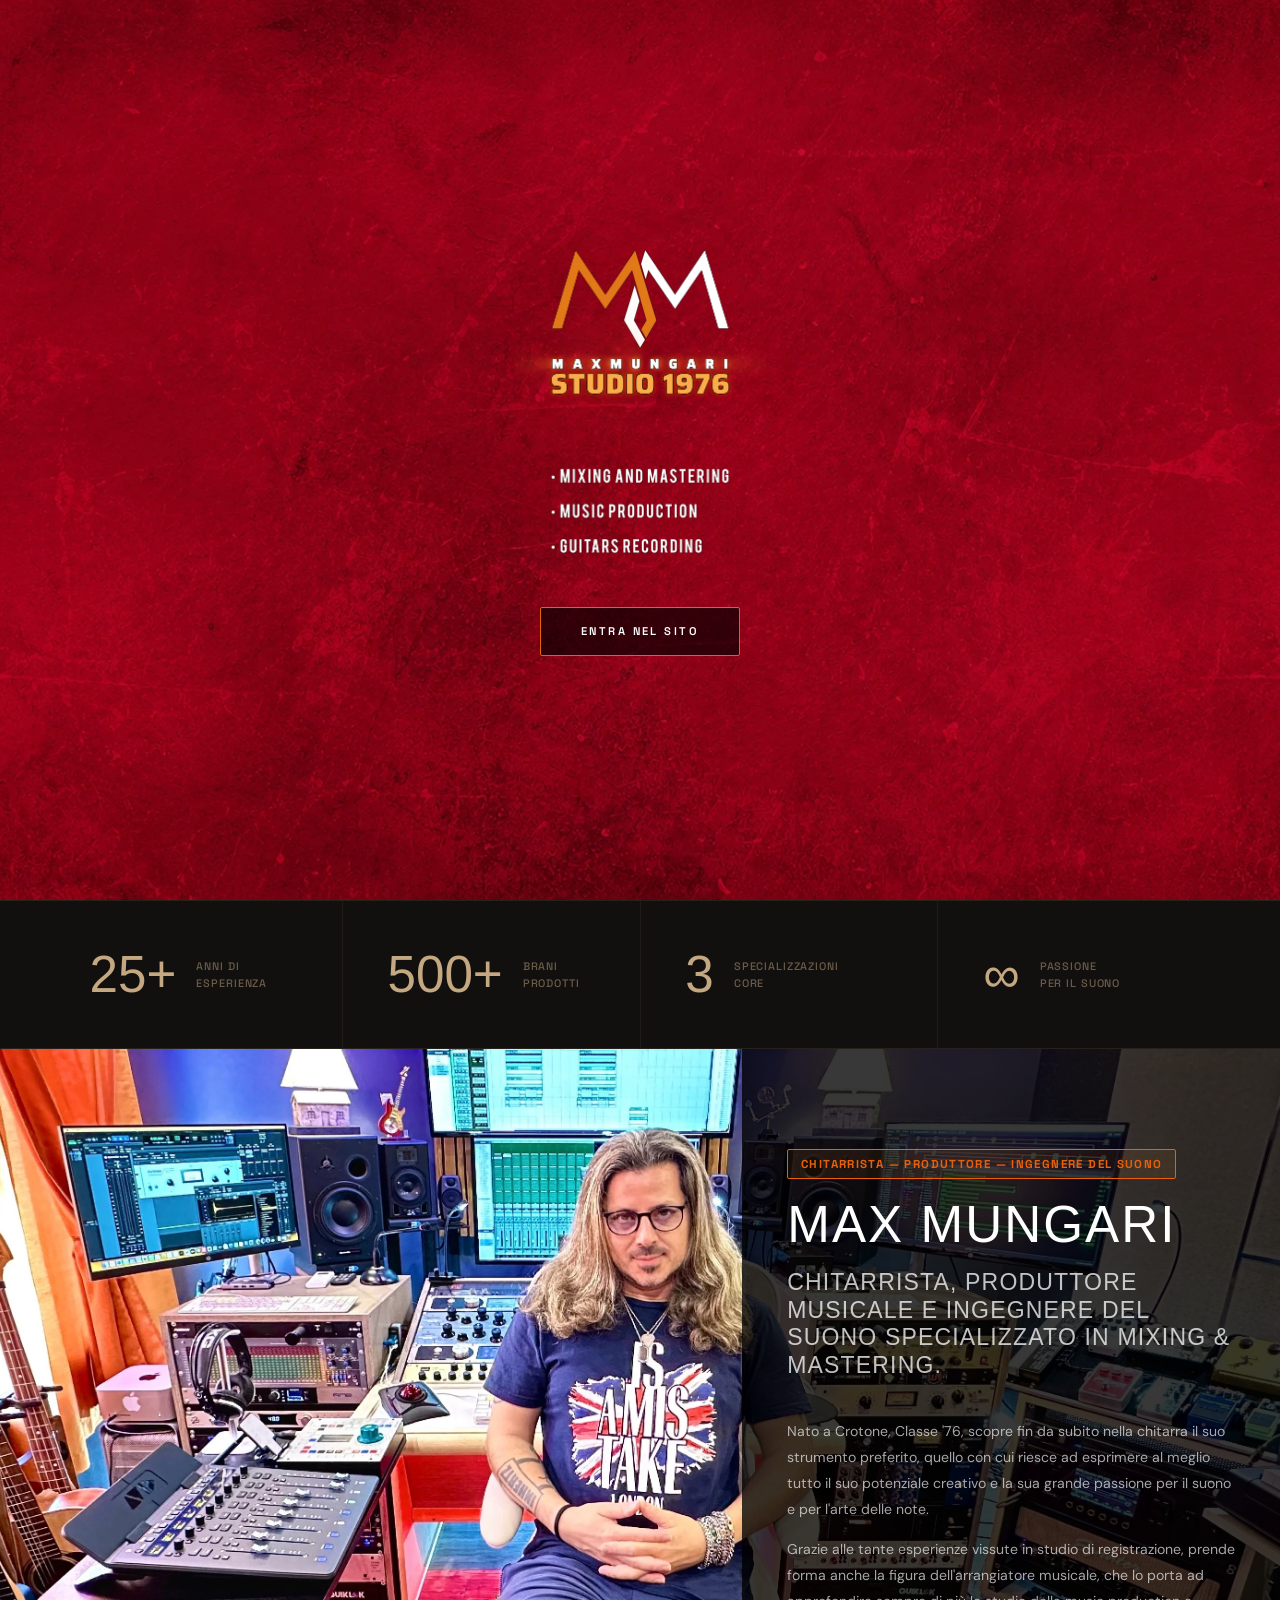
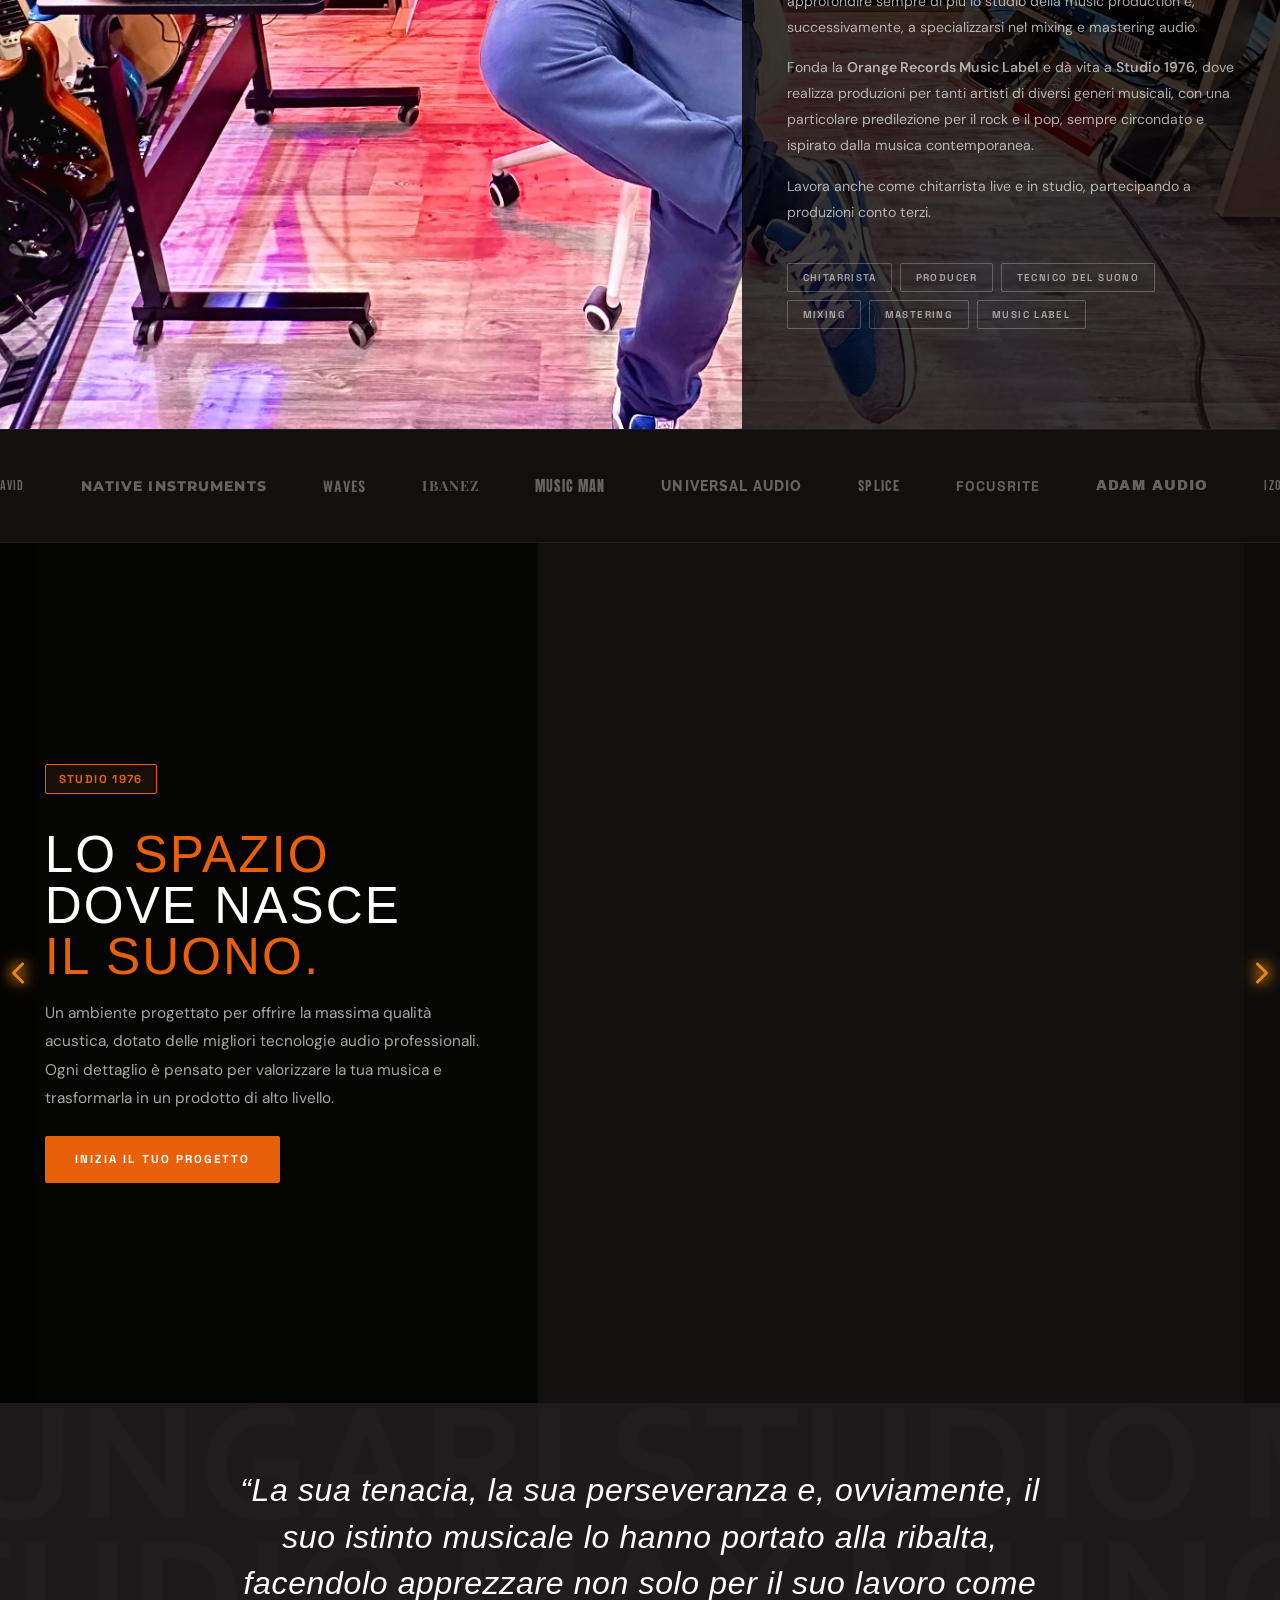
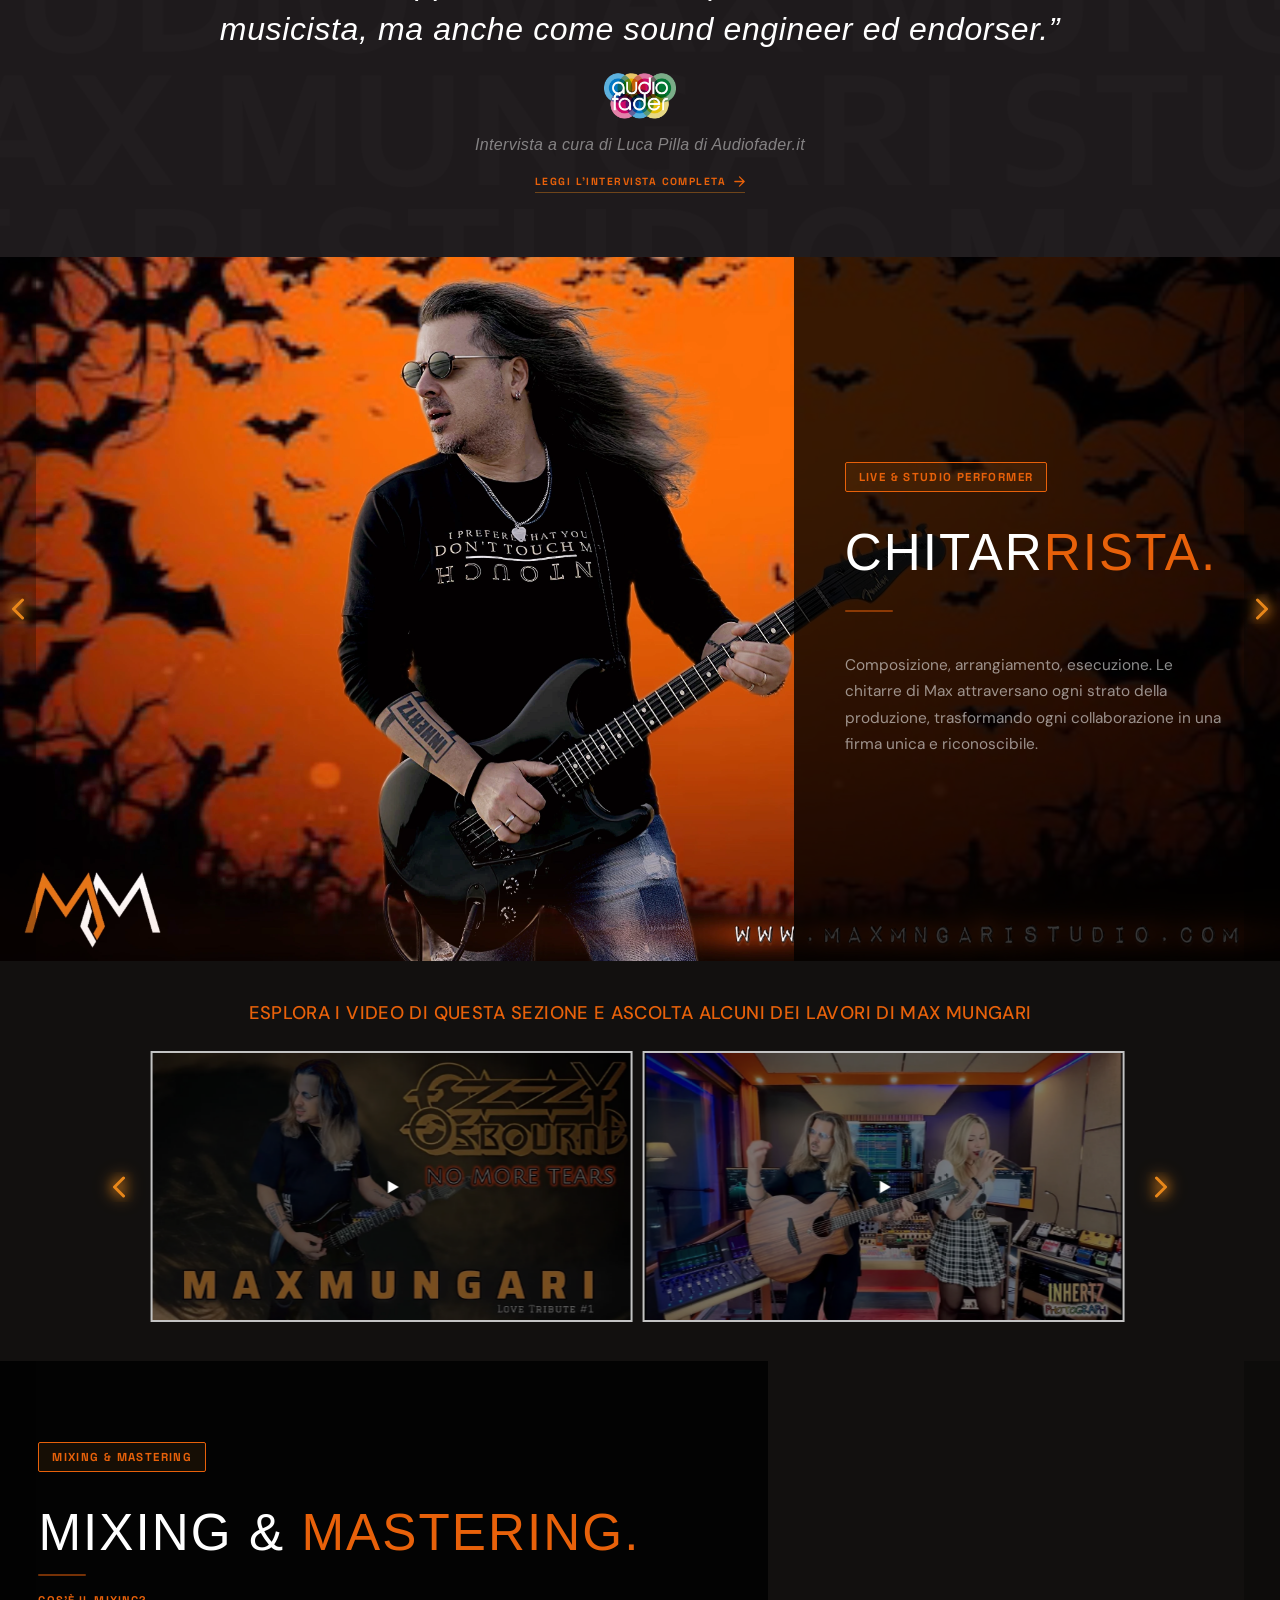
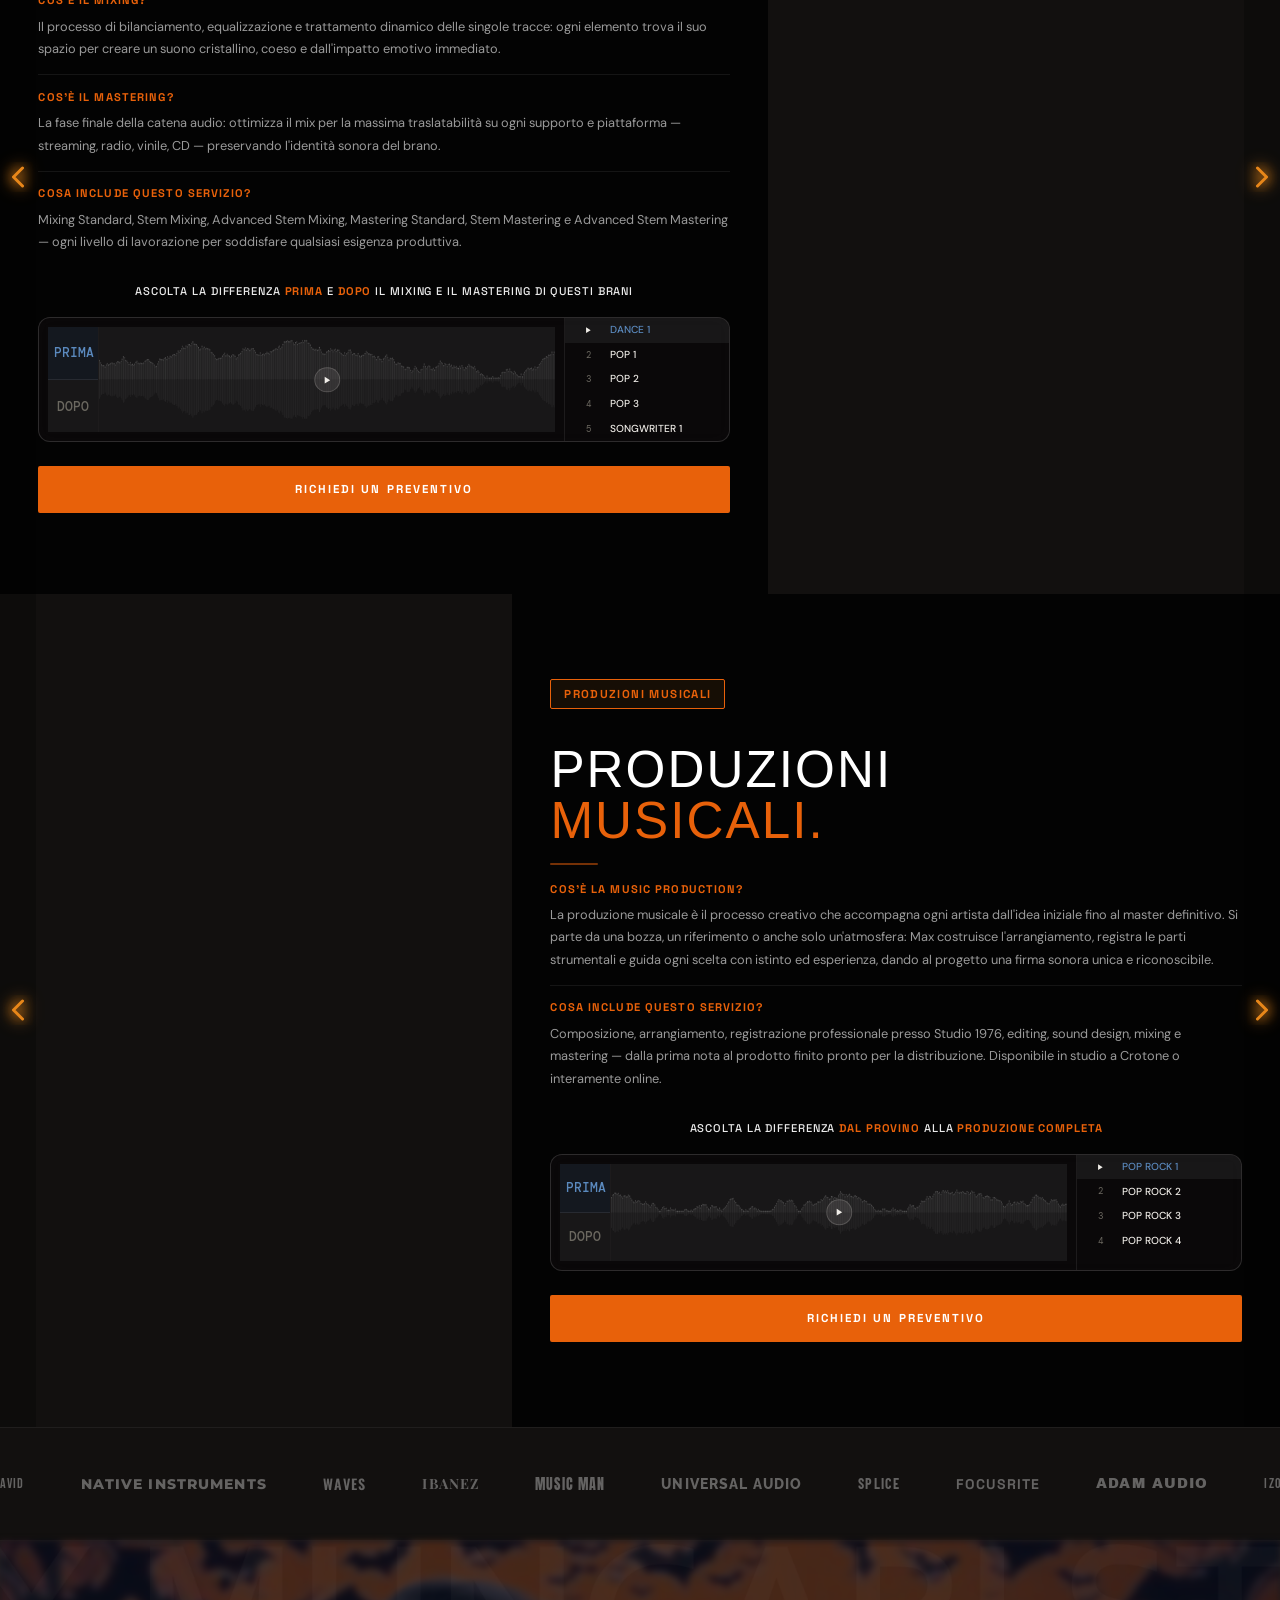
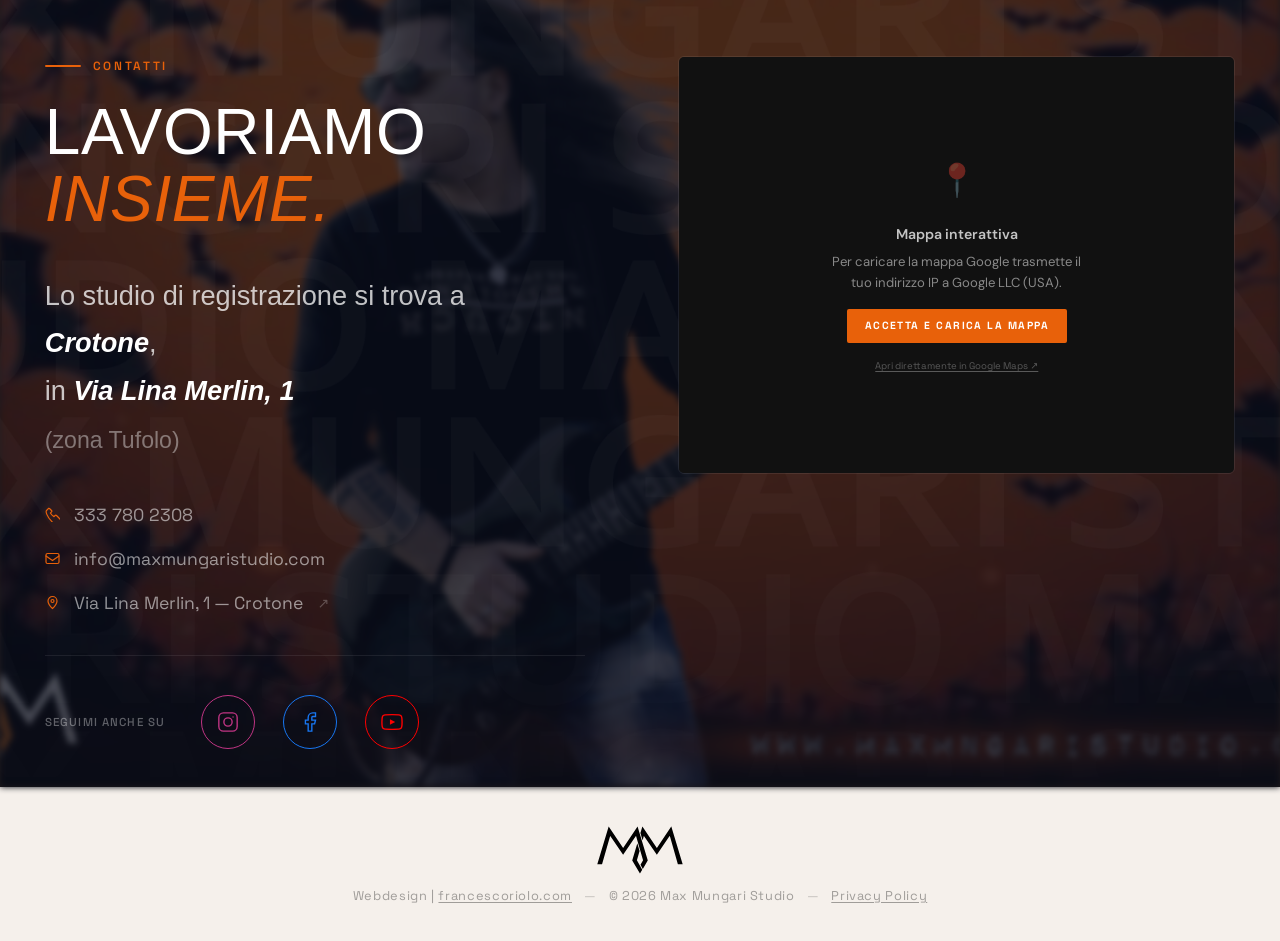
==== index.html @ 1bd8ebf6 "first commit" ====
<!DOCTYPE html>
<html lang="it">
<head>
  <meta charset="UTF-8" />
  <meta name="viewport" content="width=device-width, initial-scale=1.0, viewport-fit=cover" />
  <title>Mixing &amp; Mastering Professionale Online | Max Mungari Studio — Crotone</title>
  <meta name="description" content="Mixing &amp; Mastering professionale online da Studio 1976, Crotone. Invia i tuoi brani e ottieni un suono da radio — tecnico del suono con 25+ anni di esperienza." />
  <meta name="robots" content="index, follow" />
  <meta name="author" content="Max Mungari" />
  <meta name="theme-color" content="#0a0a0a" />
  <link rel="canonical" href="https://maxmungaristudio.com/" />
  <link rel="alternate" hreflang="it" href="https://maxmungaristudio.com/" />
  <link rel="alternate" hreflang="en" href="https://maxmungaristudio.com/en/" />
  <link rel="alternate" hreflang="x-default" href="https://maxmungaristudio.com/" />

  <!-- Open Graph -->
  <meta property="og:title" content="Mixing &amp; Mastering Professionale Online | Max Mungari Studio" />
  <meta property="og:description" content="Mixing &amp; Mastering professionale online da Studio 1976, Crotone. Invia i tuoi brani e ottieni un suono da radio — tecnico del suono con 25+ anni di esperienza." />
  <meta property="og:type" content="website" />
  <meta property="og:url" content="https://maxmungaristudio.com/" />
  <meta property="og:image" content="https://maxmungaristudio.com/newassets/og-image.jpg" />
  <meta property="og:image:width" content="1200" />
  <meta property="og:image:height" content="630" />
  <meta property="og:image:alt" content="Max Mungari Studio — Studio di registrazione a Crotone" />
  <meta property="og:locale" content="it_IT" />
  <meta property="og:locale:alternate" content="en_US" />
  <meta property="og:site_name" content="Max Mungari Studio" />

  <!-- Twitter Card -->
  <meta name="twitter:card" content="summary_large_image" />
  <meta name="twitter:title" content="Mixing &amp; Mastering Professionale Online | Max Mungari Studio" />
  <meta name="twitter:description" content="Mixing, Mastering e Music Production professionale da Studio 1976, Crotone. Tecnico del suono con 25+ anni di esperienza." />
  <meta name="twitter:image" content="https://maxmungaristudio.com/newassets/og-image.jpg" />
  <meta name="twitter:image:alt" content="Max Mungari Studio — Studio di registrazione a Crotone" />

  <!-- Meta geografici -->
  <meta name="geo.region" content="IT-KR" />
  <meta name="geo.placename" content="Crotone, Calabria" />
  <meta name="geo.position" content="39.0807;17.1257" />
  <meta name="ICBM" content="39.0807, 17.1257" />

  <!-- Favicon -->
  <link rel="icon" type="image/png" sizes="32x32" href="newassets/favicon-32.png" />
  <link rel="icon" type="image/png" sizes="512x512" href="newassets/favicon.png" />
  <link rel="apple-touch-icon" href="newassets/favicon.png" />

  <!-- Schema.org structured data -->
  <script type="application/ld+json">
  {
    "@context": "https://schema.org",
    "@graph": [
      {
        "@type": ["LocalBusiness", "ProfessionalService"],
        "@id": "https://maxmungaristudio.com/#business",
        "name": "Max Mungari Studio",
        "alternateName": "Studio 1976",
        "description": "Studio di registrazione professionale a Crotone, Calabria. Servizi online e in studio di Mixing, Mastering, Stem Mixing, Stem Mastering e Music Production.",
        "url": "https://maxmungaristudio.com/",
        "telephone": "+393337802308",
        "email": "info@maxmungaristudio.com",
        "image": "https://maxmungaristudio.com/newassets/hero1.webp",
        "logo": {
          "@type": "ImageObject",
          "url": "https://maxmungaristudio.com/newassets/logoVec1.svg",
          "width": 300,
          "height": 80
        },
        "foundingDate": "1976",
        "address": {
          "@type": "PostalAddress",
          "streetAddress": "Via Lina Merlin, 1",
          "addressLocality": "Crotone",
          "addressRegion": "Calabria",
          "postalCode": "88900",
          "addressCountry": "IT"
        },
        "geo": {
          "@type": "GeoCoordinates",
          "latitude": 39.0807,
          "longitude": 17.1257
        },
        "hasMap": "https://maps.google.com/?q=Via+Lina+Merlin+1,+Crotone",
        "sameAs": [
          "https://www.instagram.com/maxmungaristudio",
          "https://www.facebook.com/MaxMungari/",
          "https://www.youtube.com/user/maxmung",
          "https://www.tiktok.com/@maxmungaristudio"
        ],
        "priceRange": "€€",
        "openingHours": ["Mo-Sa 09:00-20:00"],
        "areaServed": [
          { "@type": "City", "name": "Crotone" },
          { "@type": "AdministrativeArea", "name": "Calabria" },
          { "@type": "Country", "name": "IT" }
        ],
        "currenciesAccepted": "EUR",
        "paymentAccepted": "Bonifico bancario, PayPal, Carta di credito",
        "hasOfferCatalog": {
          "@type": "OfferCatalog",
          "name": "Servizi Audio Professionali",
          "itemListElement": [
            { "@type": "Offer", "itemOffered": { "@type": "Service", "name": "Mixing Professionale", "description": "Mixing professionale online per brani singoli e album." } },
            { "@type": "Offer", "itemOffered": { "@type": "Service", "name": "Stem Mixing", "description": "Mixing per stem — controllo avanzato sul bilanciamento delle tracce." } },
            { "@type": "Offer", "itemOffered": { "@type": "Service", "name": "Advanced Stem Mixing", "description": "Mixing avanzato con editing, correzione intonazione e pulizia delle tracce." } },
            { "@type": "Offer", "itemOffered": { "@type": "Service", "name": "Mastering Standard", "description": "Mastering professionale per piattaforme streaming e distribuzione fisica." } },
            { "@type": "Offer", "itemOffered": { "@type": "Service", "name": "Stem Mastering", "description": "Mastering per stem con controllo dinamico indipendente per gruppo." } },
            { "@type": "Offer", "itemOffered": { "@type": "Service", "name": "Advanced Stem Mastering", "description": "Mastering avanzato con processing dedicato per ogni gruppo di stem." } },
            { "@type": "Offer", "itemOffered": { "@type": "Service", "name": "Music Production", "description": "Produzione musicale completa: arrangiamento, registrazione e sound design." } }
          ]
        }
      },
      {
        "@type": "Person",
        "@id": "https://maxmungaristudio.com/#person",
        "name": "Massimiliano Mungari",
        "alternateName": "Max Mungari",
        "jobTitle": "Chitarrista, Music Producer e Tecnico del Suono",
        "description": "Chitarrista, Producer e Tecnico del Suono nato a Crotone nel 1976. Specializzato in Mixing & Mastering professionale. Fondatore di Orange Records Music Label e Studio 1976.",
        "knowsAbout": ["Mixing", "Mastering", "Music Production", "Sound Engineering", "Chitarra", "Composizione Musicale"],
        "url": "https://maxmungaristudio.com/#bio",
        "image": "https://maxmungaristudio.com/newassets/about-new.webp",
        "sameAs": [
          "https://www.instagram.com/maxmungaristudio",
          "https://www.facebook.com/MaxMungari/",
          "https://www.youtube.com/user/maxmung",
          "https://algameko.com/it/app/a/artista/max-mungari"
        ],
        "worksFor": { "@id": "https://maxmungaristudio.com/#business" }
      },
      {
        "@type": "WebSite",
        "@id": "https://maxmungaristudio.com/#website",
        "url": "https://maxmungaristudio.com/",
        "name": "Max Mungari Studio",
        "inLanguage": "it-IT",
        "publisher": { "@id": "https://maxmungaristudio.com/#business" }
      }
    ]
  }
  </script>

  <!-- Site Navigation Schema -->
  <script type="application/ld+json">
  {
    "@context": "https://schema.org",
    "@type": "ItemList",
    "name": "Navigazione Max Mungari Studio",
    "itemListElement": [
      { "@type": "SiteNavigationElement", "position": 1, "name": "Max Mungari — Biografia", "url": "https://maxmungaristudio.com/#bio" },
      { "@type": "SiteNavigationElement", "position": 2, "name": "Studio 1976 — Studio di registrazione", "url": "https://maxmungaristudio.com/#studio" },
      { "@type": "SiteNavigationElement", "position": 3, "name": "Chitarrista — Lavori e produzioni", "url": "https://maxmungaristudio.com/#lavori" },
      { "@type": "SiteNavigationElement", "position": 4, "name": "Servizi — Mixing, Mastering, Music Production", "url": "https://maxmungaristudio.com/#mix-mastering" },
      { "@type": "SiteNavigationElement", "position": 5, "name": "Contatti — Richiedi un preventivo", "url": "https://maxmungaristudio.com/#contatti" }
    ]
  }
  </script>

  <!-- Vimeo API loaded lazily by main.js when hero enters viewport -->
  <link rel="preconnect" href="https://player.vimeo.com" />
  <link rel="preconnect" href="https://f.vimeocdn.com" />
  <link rel="preconnect" href="https://fresnel.vimeocdn.com" />
  <!-- DNS prefetch sui CDN usati per lo streaming effettivo dei video -->
  <link rel="dns-prefetch" href="https://player.vimeo.com" />
  <link rel="dns-prefetch" href="https://vod-progressive.akamaized.net" />
  <link rel="dns-prefetch" href="https://skyfire.vimeocdn.com" />
  <link rel="dns-prefetch" href="https://vod.vimeocdn.com" />
  <!-- Audio ABC player (Mixing/Mastering/Produzioni) —
       tracks caricate dinamicamente da /music-assets/tracks.json -->

  <link rel="stylesheet" href="style.min.css?v=20260622" />


  <!-- Preload immagine hero principale -->
  <link rel="preload" as="image" href="newassets/hero1.webp" type="image/webp" />
  <link rel="preload" as="font" type="font/woff2" crossorigin href="newassets/fonts/dm-sans-normal-latin.woff2" />
  <link rel="preload" as="font" type="font/woff2" crossorigin href="newassets/fonts/space-grotesk-latin.woff2" />
</head>

<body>

  <!-- ==============================
       INTRO SCREEN
  ============================== -->
  <div id="intro-screen" role="dialog" aria-modal="true" aria-label="Benvenuto in Max Mungari Studio">
    <div class="intro-logo-wrap">
      <div class="intro-logo-inner" id="introLogoInner">
        <img src="newassets/logonuovo.webp" alt="Max Mungari Studio" class="intro-logo-svg" width="906" height="984" />
      </div>
    </div>
    <button id="intro-enter-btn" type="button">Entra nel sito</button>
  </div>

  <!-- ==============================
       NAVBAR
  ============================== -->
  <nav id="navbar" role="navigation" aria-label="Navigazione principale">
    <div class="nav-inner">
      <a href="#hero" class="nav-logo" aria-label="Max Mungari Studio — torna in cima">
        <div class="logo-flip-wrap">
          <!-- versione chiara (default, su sfondo scuro) -->
          <div class="logo-flip-inner logo-light">
            <img src="newassets/logoVec1.svg" alt="Max Mungari Studio" class="logo-front" />
            <img src="newassets/logoVec2.svg" alt="" class="logo-back" aria-hidden="true" />
          </div>
          <!-- versione scura (navbar bianca, su sfondo chiaro) -->
          <div class="logo-flip-inner logo-dark">
            <img src="newassets/logoVec1-dark.svg" alt="Max Mungari Studio" class="logo-front" />
            <img src="newassets/logoVec2-dark.svg" alt="" class="logo-back" aria-hidden="true" />
          </div>
        </div>
      </a>

      <ul class="nav-links" role="list">
        <li><a href="#bio">Max Mungari</a></li>
        <li><a href="#studio">Studio</a></li>
        <li><a href="#lavori" onclick="event.preventDefault();scrollToChitarrista()">Chitarrista</a></li>
        <li><a href="#mix-mastering">Mixing &amp; Mastering</a></li>
        <li><a href="#produzioni">Produzioni Musicali</a></li>
        <li><a href="privacy.html">Privacy</a></li>
        <li><a href="#contatti" class="nav-cta">Contattami</a></li>
        <li class="lang-switch"><span class="lang-active">ITA</span><span class="lang-sep">/</span><a href="en/index.html" class="lang-other">ENG</a></li>
      </ul>

      <button class="nav-hamburger" id="hamburger"
              aria-label="Apri menu" aria-expanded="false">
        <span></span><span></span><span></span>
      </button>
    </div>
  </nav>

  <!-- Mobile overlay -->
  <div class="nav-mobile" id="mobileMenu"
       aria-hidden="true" role="dialog" aria-label="Menu di navigazione">
    <a href="#bio"            onclick="closeMobile()">Max Mungari</a>
    <a href="#studio"         onclick="closeMobile()">Studio</a>
    <a href="#lavori"         onclick="closeMobile();event.preventDefault();scrollToChitarrista()">Chitarrista</a>
    <a href="#mix-mastering"  onclick="closeMobile()">Mixing &amp; Mastering</a>
    <a href="#produzioni"     onclick="closeMobile()">Produzioni Musicali</a>
    <a href="privacy.html">Privacy</a>
    <a href="#contatti"       onclick="closeMobile()">Contattami</a>
    <div class="lang-switch"><span class="lang-active">ITA</span><span class="lang-sep">/</span><a href="en/index.html" class="lang-other">ENG</a></div>
  </div>

  <!-- ==============================
       HERO
  ============================== -->
  <section id="hero" aria-label="Max Mungari Studio — Homepage">
    <img
      src="newassets/hero1.webp"
      alt=""
      aria-hidden="true"
      fetchpriority="high"
      decoding="sync"
      width="1920" height="1080"
      style="position:absolute;inset:0;width:100%;height:100%;object-fit:cover;z-index:0;"
    />
    <!-- Hero carosello: aggiungi slide qui sotto per espandere -->
    <div class="hero-carousel" id="heroCarousel" aria-hidden="true"></div>
    <div class="hero-gradient" aria-hidden="true"></div>
    <div class="hero-stripe"   aria-hidden="true"></div>

    <div class="hero-content container">
      <h1 class="hero-eyebrow">Mixing &amp; Mastering Professionale Online</h1>

      <p class="hero-title">
        Max<br />Mungari<br /><em>Studio</em>
      </p>

      <p class="hero-subtitle">
        Chitarrista &nbsp;·&nbsp; Produttore &nbsp;·&nbsp; Ingegnere del Suono
      </p>

      <div class="hero-actions">
        <a href="#mix-mastering" class="btn-primary">
          Servizi
          <svg width="13" height="13" viewBox="0 0 13 13" fill="none" aria-hidden="true">
            <path d="M1 6.5h11M6.5 1l5.5 5.5L6.5 12"
                  stroke="currentColor" stroke-width="1.5"
                  stroke-linecap="round" stroke-linejoin="round"/>
          </svg>
        </a>
        <a href="#bio" class="btn-ghost">Chi sono</a>

        <!-- Social strip hero -->
        <div class="hero-social-strip">
          <span class="hero-social-label">Seguimi su</span>
          <a href="https://www.instagram.com/maxmungaristudio" target="_blank" rel="noopener me" class="social-icon" aria-label="Instagram">
            <svg viewBox="0 0 24 24" fill="none" stroke="currentColor" stroke-width="1.8" aria-hidden="true"><rect x="2" y="2" width="20" height="20" rx="5" ry="5"/><circle cx="12" cy="12" r="4.5"/><circle cx="17.5" cy="6.5" r="0.75" fill="currentColor" stroke="none"/></svg>
          </a>
          <a href="https://www.facebook.com/MaxMungari/" target="_blank" rel="noopener" class="social-icon" aria-label="Facebook">
            <svg viewBox="0 0 24 24" fill="none" stroke="currentColor" stroke-width="1.8" aria-hidden="true"><path d="M18 2h-3a5 5 0 00-5 5v3H7v4h3v8h4v-8h3l1-4h-4V7a1 1 0 011-1h3z"/></svg>
          </a>
          <a href="https://www.youtube.com/user/maxmung" target="_blank" rel="noopener" class="social-icon" aria-label="YouTube">
            <svg viewBox="0 0 24 24" fill="none" stroke="currentColor" stroke-width="1.8" aria-hidden="true"><path d="M22.54 6.42a2.78 2.78 0 00-1.95-1.96C18.88 4 12 4 12 4s-6.88 0-8.59.46a2.78 2.78 0 00-1.95 1.96A29 29 0 001 12a29 29 0 00.46 5.58a2.78 2.78 0 001.95 1.96C5.12 20 12 20 12 20s6.88 0 8.59-.46a2.78 2.78 0 001.95-1.96A29 29 0 0023 12a29 29 0 00-.46-5.58z"/><polygon points="9.75 15.02 15.5 12 9.75 8.98 9.75 15.02" stroke="none" fill="currentColor"/></svg>
          </a>
        </div>

        <!-- Loghi partner hero -->
        <div class="hero-partners">
          <span class="hero-partners-label">Collaboratore ufficiale di</span>
          <div class="hero-partners-logos">
          <a href="https://algameko.com/it/app/a/artista/max-mungari"
             target="_blank" rel="noopener" aria-label="Algam Eko — partner ufficiale di Max Mungari Studio"
             id="ekoCarousel">
            <img src="newassets/eko.webp"  alt="Algam Eko — partner ufficiale" loading="lazy" width="200" height="84" class="avid-slide active" />
            <img src="newassets/eko2.webp" alt="Algam Eko — endorsement ufficiale" loading="lazy" width="200" height="84" class="avid-slide" />
          </a>
          <a href="https://aviditalia.it/avid-sound-lab-musicista/"
             target="_blank" rel="noopener" aria-label="Avid — partner ufficiale di Max Mungari Studio"
             id="avidCarouselHero">
            <img src="newassets/avid1.webp" alt="Avid Sound Lab — partner ufficiale" loading="lazy" class="avid-slide active" width="200" height="150" />
            <img src="newassets/avid3.webp" alt="Avid Carbon — partner ufficiale" loading="lazy" class="avid-slide" width="200" height="150" />
          </a>
          <a href="https://www.vanguardaudiolabs.com/family/max-mungari/"
             target="_blank" rel="noopener" aria-label="Vanguard Audio Labs — partner ufficiale di Max Mungari Studio"
             id="vanguardCarouselHero">
            <img src="newassets/vanguard1.webp" alt="Vanguard Audio Labs — partner ufficiale" loading="lazy" class="avid-slide active" width="200" height="150" />
            <img src="newassets/vanguard2.webp" alt="Vanguard Audio Labs — endorsement ufficiale" loading="lazy" class="avid-slide" width="200" height="150" />
          </a>
          <!-- Acustica Audio — nascosto temporaneamente (link non disponibile)
          <a href="#"
             target="_blank" rel="noopener" aria-label="Acustica Audio — partner ufficiale di Max Mungari Studio"
             id="acusticaCarouselHero">
            <img src="newassets/Acustica1.png" alt="Acustica Audio — partner ufficiale" loading="lazy" class="avid-slide active" width="200" height="150" />
            <img src="newassets/Acustica2.png" alt="Acustica Audio — partner ufficiale" loading="lazy" class="avid-slide" width="200" height="150" />
          </a>
          -->
          </div><!-- /hero-partners-logos -->
        </div>
      </div>
    </div>

  </section>

  <!-- ==============================
       STATEMENT BAR
  ============================== -->
  <div class="statement-bar" aria-label="Cifre chiave">
    <div class="container">
      <div class="statement-bar-inner">
        <div class="statement-item reveal">
          <div class="statement-number">25+</div>
          <div class="statement-label">Anni di<br />Esperienza</div>
        </div>
        <div class="statement-item reveal d1">
          <div class="statement-number">500+</div>
          <div class="statement-label">Brani<br />Prodotti</div>
        </div>
        <div class="statement-item reveal d2">
          <div class="statement-number">3</div>
          <div class="statement-label">Specializzazioni<br />Core</div>
        </div>
        <div class="statement-item reveal d3">
          <div class="statement-number">∞</div>
          <div class="statement-label">Passione<br />per il Suono</div>
        </div>
      </div>
    </div>
  </div>

  <!-- ==============================
       BIO — Max Mungari
  ============================== -->
  <section id="bio" aria-labelledby="bio-title">

    <!-- Immagine full-width -->
    <div class="bio-fullimg">
      <img src="newassets/about-new.webp"
           alt="Max Mungari — Chitarrista, Producer e Tecnico del Suono"
           class="bio-img-main" loading="lazy" decoding="async" />
      <!-- SECONDA IMMAGINE BIO — commentata temporaneamente; riattivare insieme ai bottoni sotto
      <img src="newassets/chitarrista-bg.jpeg"
           alt="Max Mungari — Chitarrista"
           class="bio-img-alt" loading="lazy" decoding="async" />
      -->

      <!-- Pannello nero opaco con testo -->
      <div class="bio-overlay-panel reveal-left">
        <span class="bio-badge">Chitarrista — Produttore — Ingegnere del Suono</span>
        <h2 id="bio-title" class="section-title">MAX MUNGARI</h2>
        <p class="bio-intro">
          Chitarrista, produttore musicale e ingegnere del suono specializzato in Mixing &amp; Mastering.
        </p>
        <div class="bio-text">
          <p>Nato a Crotone, Classe '76, scopre fin da subito nella chitarra il suo strumento preferito, quello con cui riesce ad esprimere al meglio tutto il suo potenziale creativo e la sua grande passione per il suono e per l'arte delle note.</p>
          <p>Grazie alle tante esperienze vissute in studio di registrazione, prende forma anche la figura dell'arrangiatore musicale, che lo porta ad approfondire sempre di più lo studio della music production e, successivamente, a specializzarsi nel mixing e mastering audio.</p>
          <p>Fonda la <strong>Orange Records Music Label</strong> e dà vita a <strong>Studio 1976</strong>, dove realizza produzioni per tanti artisti di diversi generi musicali, con una particolare predilezione per il rock e il pop, sempre circondato e ispirato dalla musica contemporanea.</p>
          <p>Lavora anche come chitarrista live e in studio, partecipando a produzioni conto terzi.</p>
        </div>
        <div class="bio-tags">
          <span class="bio-tag">Chitarrista</span>
          <span class="bio-tag">Producer</span>
          <span class="bio-tag">Tecnico del Suono</span>
          <span class="bio-tag">Mixing</span>
          <span class="bio-tag">Mastering</span>
          <span class="bio-tag">Music Label</span>
        </div>
      </div>
      <!-- CONTROLLI CAROUSEL BIO — commentati temporaneamente; riattivare insieme alla seconda immagine sopra
      <button class="bio-carousel-prev" aria-label="Immagine precedente">
        <svg width="30" height="30" viewBox="0 0 20 20" fill="none"><path d="M13 4L7 10l6 6" stroke="currentColor" stroke-width="2" stroke-linecap="round" stroke-linejoin="round"/></svg>
      </button>
      <button class="bio-carousel-next" aria-label="Immagine successiva">
        <svg width="30" height="30" viewBox="0 0 20 20" fill="none"><path d="M7 4l6 6-6 6" stroke="currentColor" stroke-width="2" stroke-linecap="round" stroke-linejoin="round"/></svg>
      </button>
      -->
    </div>


  </section>

  <!-- ==============================
       BRAND STRIP
  ============================== -->
  <div class="brand-strip" aria-label="Brand partners">
    <div class="brand-track">
      <span>AVID</span>
      <span>NATIVE INSTRUMENTS</span>
      <span>WAVES</span>
      <span>IBANEZ</span>
      <span>MUSIC MAN</span>
      <span>UNIVERSAL AUDIO</span>
      <span>SPLICE</span>
      <span>FOCUSRITE</span>
      <span>ADAM AUDIO</span>
      <span>IZOTOPE</span>
      <span>SLATE DIGITAL</span>
      <span>YAMAHA</span>
      <span>NEUMANN</span>
      <span>SSL</span>
      <span>ANTELOPE AUDIO</span>
      <!-- duplicati per loop infinito -->
      <span>AVID</span>
      <span>NATIVE INSTRUMENTS</span>
      <span>WAVES</span>
      <span>IBANEZ</span>
      <span>MUSIC MAN</span>
      <span>UNIVERSAL AUDIO</span>
      <span>SPLICE</span>
      <span>FOCUSRITE</span>
      <span>ADAM AUDIO</span>
      <span>IZOTOPE</span>
      <span>SLATE DIGITAL</span>
      <span>YAMAHA</span>
      <span>NEUMANN</span>
      <span>SSL</span>
      <span>ANTELOPE AUDIO</span>
    </div>
  </div>

  <!-- ==============================
       STUDIO
  ============================== -->
  <section id="studio" aria-labelledby="studio-title">
    <div class="studio-fullimg">
      <div class="studio-img-carousel">
        <img src="newassets/studio2.webp" alt="Studio 1976 Crotone — regia" decoding="async" class="studio-slide active" />
        <img src="newassets/studio1.webp" alt="Studio 1976 Crotone — console" loading="lazy" decoding="async" class="studio-slide" />
        <img src="newassets/studio3.webp" alt="Studio 1976 Crotone — microfono" loading="lazy" decoding="async" class="studio-slide" />
        <img src="newassets/studio4.webp" alt="Studio 1976 Crotone — sala live" loading="lazy" decoding="async" class="studio-slide" />
      </div>

      <!-- Pannello nero opaco — sinistra -->
      <div class="studio-overlay-panel reveal-left">
        <span class="bio-badge">Studio 1976</span>
        <h2 id="studio-title" class="section-title">
          Lo <em>spazio</em><br />dove nasce<br /><em>il suono.</em>
        </h2>
        <p class="studio-desc">
          Un ambiente progettato per offrire la massima qualità acustica, dotato delle migliori tecnologie audio professionali. Ogni dettaglio è pensato per valorizzare la tua musica e trasformarla in un prodotto di alto livello.
        </p>
        <a href="#contatti" class="studio-cta">Inizia il tuo progetto</a>
      </div>
      <button class="studio-carousel-prev" aria-label="Immagine precedente">
        <svg width="30" height="30" viewBox="0 0 20 20" fill="none"><path d="M13 4L7 10l6 6" stroke="currentColor" stroke-width="2" stroke-linecap="round" stroke-linejoin="round"/></svg>
      </button>
      <button class="studio-carousel-next" aria-label="Immagine successiva">
        <svg width="30" height="30" viewBox="0 0 20 20" fill="none"><path d="M7 4l6 6-6 6" stroke="currentColor" stroke-width="2" stroke-linecap="round" stroke-linejoin="round"/></svg>
      </button>
    </div>
  </section>

  <!-- ==============================
       QUOTE
  ============================== -->
  <section id="quote-strip">
    <div class="container">
      <figure class="quote-strip-figure">
        <blockquote class="quote-strip-text">
          &ldquo;La sua tenacia, la sua perseveranza e, ovviamente, il suo istinto musicale lo hanno portato alla ribalta, facendolo apprezzare non solo per il suo lavoro come musicista, ma anche come sound engineer ed endorser.&rdquo;
        </blockquote>
        <img src="newassets/AudioFaderLogoHD.webp" alt="Audiofader" class="quote-strip-logo" loading="lazy" />
        <figcaption class="quote-strip-author">
          Intervista a cura di Luca Pilla di Audiofader.it
        </figcaption>
        <a href="https://www.audiofader.com/max-mungari-intervista/" target="_blank" rel="noopener" class="quote-strip-link">
          Leggi l'intervista completa
          <svg width="11" height="11" viewBox="0 0 13 13" fill="none" aria-hidden="true"><path d="M1 6.5h11M6.5 1l5.5 5.5L6.5 12" stroke="currentColor" stroke-width="1.5" stroke-linecap="round" stroke-linejoin="round"/></svg>
        </a>
      </figure>
    </div>
  </section>

  <!-- ==============================
       MUSIC PRODUCTION
  ============================== -->
  <section id="lavori" aria-labelledby="lavori-title">

    <div class="lavori-fullimg">
      <div class="lavori-img-carousel">
        <img src="newassets/guit1.webp" alt="Max Mungari — Chitarrista in studio" loading="lazy" decoding="async" class="active" />
        <img src="newassets/guit2.webp" alt="Max Mungari — Chitarre" loading="lazy" decoding="async" />
        <img src="newassets/guit3.webp" alt="Max Mungari — Pedalboard" loading="lazy" decoding="async" />
        <img src="newassets/guit4.webp" alt="Max Mungari — Setup Live" loading="lazy" decoding="async" />
        <img src="newassets/guit5.webp" alt="Max Mungari — Chitarrista" loading="lazy" decoding="async" />
        <button class="lavori-carousel-prev" aria-label="Immagine precedente">
          <svg width="30" height="30" viewBox="0 0 20 20" fill="none"><path d="M13 4L7 10l6 6" stroke="currentColor" stroke-width="2" stroke-linecap="round" stroke-linejoin="round"/></svg>
        </button>
        <button class="lavori-carousel-next" aria-label="Immagine successiva">
          <svg width="30" height="30" viewBox="0 0 20 20" fill="none"><path d="M7 4l6 6-6 6" stroke="currentColor" stroke-width="2" stroke-linecap="round" stroke-linejoin="round"/></svg>
        </button>
      </div>

      <!-- Pannello overlay destra -->
      <div class="lavori-overlay-panel reveal-right">
        <span class="bio-badge">Live &amp; Studio Performer</span>
        <h2 id="lavori-title" class="section-title">CHITAR<em>RISTA.</em></h2>
        <div class="divider"></div>
        <p class="lavori-desc">Composizione, arrangiamento, esecuzione. Le chitarre di Max attraversano ogni strato della produzione, trasformando ogni collaborazione in una firma unica e riconoscibile.</p>
        <h3 class="lavori-cta-label">Esplora i video di questa sezione e ascolta alcuni dei lavori di Max Mungari</h3>
      </div>

      <!-- Griglia sovrapposta a sinistra -->
      <div class="lavori-fullwrap">

      <!-- ── Sinistra: griglia 4×4 paginata ── -->
      <div class="showcase-wrap">
        <button class="showcase-nav showcase-prev" aria-label="Pagina precedente">
          <svg width="30" height="30" viewBox="0 0 20 20" fill="none"><path d="M13 4L7 10l6 6" stroke="white" stroke-width="2" stroke-linecap="round" stroke-linejoin="round"/></svg>
        </button>
        <div class="showcase-viewport">
          <div class="showcase-grid" role="list" aria-label="Produzioni e Collaborazioni">

          <!-- 1 -->
          <a class="showcase-item" href="https://www.youtube.com/watch?v=jpIV0VHIkEI" target="_blank" rel="noopener" role="listitem" aria-label="NO MORE TEARS (Ozzy Osbourne) by MAX MUNGARI">
            <img src="newassets/no-more-tears-ozzy.webp" alt="NO MORE TEARS (Ozzy Osbourne) by MAX MUNGARI" loading="lazy" />
            <div class="showcase-overlay"><svg width="20" height="20" viewBox="0 0 22 22" fill="white"><polygon points="7,4 19,11 7,18"/></svg></div>
          </a>
          <!-- 2 -->
          <a class="showcase-item" href="https://www.youtube.com/watch?v=9BqErDt4IJY" target="_blank" rel="noopener" role="listitem" aria-label="INHERTZ - PHOTOGRAPH">
            <img src="newassets/inhertz-photograph.webp" alt="INHERTZ - PHOTOGRAPH" loading="lazy" />
            <div class="showcase-overlay"><svg width="20" height="20" viewBox="0 0 22 22" fill="white"><polygon points="7,4 19,11 7,18"/></svg></div>
          </a>
          <!-- 3 -->
          <a class="showcase-item" href="https://www.youtube.com/watch?v=zy1Qo1So9Aw" target="_blank" rel="noopener" role="listitem" aria-label="Måneskin THE LONELIEST - Guitar Cover by Max Mungari">
            <img src="newassets/maneskin-the-loneliest.webp" alt="Måneskin THE LONELIEST - Guitar Cover by Max Mungari" loading="lazy" />
            <div class="showcase-overlay"><svg width="20" height="20" viewBox="0 0 22 22" fill="white"><polygon points="7,4 19,11 7,18"/></svg></div>
          </a>
          <!-- 4 -->
          <a class="showcase-item" href="https://www.youtube.com/watch?v=qSOYPv_XN4Q" target="_blank" rel="noopener" role="listitem" aria-label="U2 SUNDAY BLOODY SUNDAY - Line 6 Helix by MAX MUNGARI">
            <img src="newassets/u2-sunday-bloody-sunday.webp" alt="U2 SUNDAY BLOODY SUNDAY - Line 6 Helix by MAX MUNGARI" loading="lazy" />
            <div class="showcase-overlay"><svg width="20" height="20" viewBox="0 0 22 22" fill="white"><polygon points="7,4 19,11 7,18"/></svg></div>
          </a>
          <!-- 5 -->
          <a class="showcase-item" href="https://www.youtube.com/watch?v=0Z49mBKntNA" target="_blank" rel="noopener" role="listitem" aria-label="COLDPLAY IN MY PLACE - Line 6 Helix by Max Mungari">
            <img src="newassets/coldplay-in-my-place.webp" alt="COLDPLAY IN MY PLACE - Line 6 Helix by Max Mungari" loading="lazy" />
            <div class="showcase-overlay"><svg width="20" height="20" viewBox="0 0 22 22" fill="white"><polygon points="7,4 19,11 7,18"/></svg></div>
          </a>
          <!-- 6 -->
          <a class="showcase-item" href="https://www.youtube.com/watch?v=MXcnFs2BTt8" target="_blank" rel="noopener" role="listitem" aria-label="Lewis Capaldi BEFORE YOU GO - Line 6 Helix by Max Mungari">
            <img src="newassets/lewis-capaldi-before-you-go.webp" alt="Lewis Capaldi BEFORE YOU GO - Line 6 Helix by Max Mungari" loading="lazy" />
            <div class="showcase-overlay"><svg width="20" height="20" viewBox="0 0 22 22" fill="white"><polygon points="7,4 19,11 7,18"/></svg></div>
          </a>
          <!-- 7 -->
          <a class="showcase-item" href="https://www.youtube.com/watch?v=yvHxUir2zv0" target="_blank" rel="noopener" role="listitem" aria-label="Hoobastank The Reason - Line 6 Helix by MAX MUNGARI">
            <img src="newassets/hoobastank-the-reason.webp" alt="Hoobastank The Reason - Line 6 Helix by MAX MUNGARI" loading="lazy" />
            <div class="showcase-overlay"><svg width="20" height="20" viewBox="0 0 22 22" fill="white"><polygon points="7,4 19,11 7,18"/></svg></div>
          </a>
          <!-- 8 -->
          <a class="showcase-item" href="https://www.youtube.com/watch?v=yWKcTVf3nfY" target="_blank" rel="noopener" role="listitem" aria-label="INHERTZ - Ancora Ancora Ancora">
            <img src="newassets/inhertz-ancora.webp" alt="INHERTZ - Ancora Ancora Ancora" loading="lazy" />
            <div class="showcase-overlay"><svg width="20" height="20" viewBox="0 0 22 22" fill="white"><polygon points="7,4 19,11 7,18"/></svg></div>
          </a>
          <!-- 9 -->
          <a class="showcase-item" href="https://youtu.be/56cIkMv5N6E" target="_blank" rel="noopener" role="listitem" aria-label="THE TEMPER TRAP - SWEET DISPOSITION by Max Mungari">
            <img src="newassets/temper-trap-sweet-disposition.webp" alt="THE TEMPER TRAP - SWEET DISPOSITION by Max Mungari" loading="lazy" />
            <div class="showcase-overlay"><svg width="20" height="20" viewBox="0 0 22 22" fill="white"><polygon points="7,4 19,11 7,18"/></svg></div>
          </a>
          <!-- 10 -->
          <a class="showcase-item" href="https://youtu.be/8g-ds9ZcIEE?is=ZWh7_wSX--IyoQHX" target="_blank" rel="noopener" role="listitem" aria-label="INHERTZ - TOO MUCH LOVE WILL KILL YOU">
            <img src="newassets/inhertz-too-much-love-will-kill-you.webp" alt="INHERTZ - TOO MUCH LOVE WILL KILL YOU" loading="lazy" />
            <div class="showcase-overlay"><svg width="20" height="20" viewBox="0 0 22 22" fill="white"><polygon points="7,4 19,11 7,18"/></svg></div>
          </a>

          </div><!-- /showcase-grid -->
        </div><!-- /showcase-viewport -->
        <button class="showcase-nav showcase-next" aria-label="Pagina successiva">
          <svg width="30" height="30" viewBox="0 0 20 20" fill="none"><path d="M7 4l6 6-6 6" stroke="white" stroke-width="2" stroke-linecap="round" stroke-linejoin="round"/></svg>
        </button>
      </div><!-- /showcase-wrap -->

      </div><!-- /lavori-fullwrap -->

    </div><!-- /lavori-fullimg -->

  </section>

  <!-- ==============================
       SHOWCASE STRIP (desktop) — il .showcase-wrap viene spostato qui via JS
  ============================== -->
  <div class="lavori-showcase-strip" id="lavoriShowcaseStrip">
    <p class="lavori-strip-caption">Esplora i video di questa sezione e ascolta alcuni dei lavori di Max Mungari</p>
  </div>

  <!-- ==============================
       SERVIZI INTERATTIVI
  ============================== -->
  <!-- ==============================
       MIX & MASTERING
  ============================== -->
  <section id="mix-mastering" aria-labelledby="mixmastering-title">
    <div class="svc-fullimg">
      <div class="svc-img-carousel reverse">
        <img src="newassets/pro0.webp" alt="Mixing &amp; Mastering — Studio 1976" loading="lazy" decoding="async" />
        <img src="newassets/pro1.webp" alt="Mixing &amp; Mastering — Monitor" loading="lazy" decoding="async" />
        <img src="newassets/pro2.webp" alt="Mixing &amp; Mastering — Compressore" loading="lazy" decoding="async" />
        <img src="newassets/pro3.webp" alt="Mixing &amp; Mastering — RME" loading="lazy" decoding="async" />
        <img src="newassets/pro4.webp" alt="Mixing &amp; Mastering — Outboard" loading="lazy" decoding="async" class="active" />
        <button class="svc-carousel-prev" aria-label="Immagine precedente">
          <svg width="30" height="30" viewBox="0 0 20 20" fill="none"><path d="M13 4L7 10l6 6" stroke="currentColor" stroke-width="2" stroke-linecap="round" stroke-linejoin="round"/></svg>
        </button>
        <button class="svc-carousel-next" aria-label="Immagine successiva">
          <svg width="30" height="30" viewBox="0 0 20 20" fill="none"><path d="M7 4l6 6-6 6" stroke="currentColor" stroke-width="2" stroke-linecap="round" stroke-linejoin="round"/></svg>
        </button>
      </div>
      <div class="svc-overlay svc-overlay-left reveal-left">
        <span class="bio-badge">Mixing &amp; Mastering</span>
        <h2 id="mixmastering-title" class="section-title">MIXING &amp; <br /><em>MASTERING.</em></h2>
        <div class="divider"></div>
        <div class="svc-qa-list">
          <div class="svc-qa">
            <p class="svc-q">Cos'è il Mixing?</p>
            <p class="svc-a">Il processo di bilanciamento, equalizzazione e trattamento dinamico delle singole tracce: ogni elemento trova il suo spazio per creare un suono cristallino, coeso e dall'impatto emotivo immediato.</p>
          </div>
          <div class="svc-qa">
            <p class="svc-q">Cos'è il Mastering?</p>
            <p class="svc-a">La fase finale della catena audio: ottimizza il mix per la massima traslatabilità su ogni supporto e piattaforma — streaming, radio, vinile, CD — preservando l'identità sonora del brano.</p>
          </div>
          <div class="svc-qa">
            <p class="svc-q">Cosa include questo servizio?</p>
            <p class="svc-a">Mixing Standard, Stem Mixing, Advanced Stem Mixing, Mastering Standard, Stem Mastering e Advanced Stem Mastering — ogni livello di lavorazione per soddisfare qualsiasi esigenza produttiva.</p>
          </div>
        </div>
      <p class="svc-player-label svc-label-desk">Ascolta la differenza <em>PRIMA</em> e&nbsp;<em>DOPO</em> il mixing e il mastering di questi brani</p>
      <div class="svc-player" id="svcPlayer2">
        <div class="abc-card" id="abcCard2">
          <p class="svc-player-label svc-label-mob">Ascolta la differenza<br class="mobile-only" /> <em>PRIMA</em> e&nbsp;<em>DOPO</em><br />il mixing e il mastering di questi brani</p>
          <div class="abc-comparator">
            <div class="abc-empty" id="abcEmpty2">Seleziona un brano</div>
            <div class="abc-player" id="abcPlayer2">
              <div class="abc-switch">
                <button class="abc-btn on-a" id="abcBtnA2" disabled>PRIMA</button>
                <button class="abc-btn" id="abcBtnB2" disabled>DOPO</button>
              </div>
              <div class="abc-wave" id="abcWave2">
                <div class="abc-wave-body">
                  <canvas class="abc-canvas" id="abcCvA2"></canvas>
                  <canvas class="abc-canvas hidden" id="abcCvB2"></canvas>
                  <div class="abc-ph-layer">
                    <div class="abc-ph-prog" id="abcPhProg2"></div>
                    <div class="abc-ph-line" id="abcPhLine2"></div>
                  </div>
                  <div class="abc-np">
                    <span class="abc-np-title" id="abcNpTitle2">—</span>
                    <span class="abc-np-artist" id="abcNpArtist2"></span>
                  </div>
                  <button class="abc-play" id="abcPlay2" disabled>
                    <svg id="abcIconPlay2" viewBox="0 0 16 16"><path d="M4 2.5l9 5.5-9 5.5V2.5z"/></svg>
                    <svg id="abcIconPause2" viewBox="0 0 16 16" style="display:none"><rect x="3" y="2" width="4" height="12"/><rect x="9" y="2" width="4" height="12"/></svg>
                  </button>
                  <div class="abc-topbar">
                    <div class="abc-badge a" id="abcBadge2">A</div>
                    <div class="abc-time" id="abcTime2">0:00 / 0:00</div>
                    <div class="abc-vol">
                      <svg viewBox="0 0 16 16"><path d="M9 2.5v11a.5.5 0 0 1-.854.354L4.5 10H2a1 1 0 0 1-1-1V7a1 1 0 0 1 1-1h2.5l3.646-3.854A.5.5 0 0 1 9 2.5zm2.354 2.146a.5.5 0 0 1 .707 0A5.5 5.5 0 0 1 13.5 8a5.5 5.5 0 0 1-1.439 3.354.5.5 0 1 1-.707-.707A4.5 4.5 0 0 0 12.5 8a4.5 4.5 0 0 0-1.146-3.061.5.5 0 0 1 0-.707z"/></svg>
                      <input type="range" id="abcVol2" min="0" max="100" value="80" step="1" />
                    </div>
                  </div>
                </div>
              </div>
              <div class="abc-loader" id="abcLoader2">
                <div class="abc-loader-fill" id="abcLoaderFill2"></div>
              </div>
            </div>
          </div>
          <div class="abc-list">
            <div class="abc-list-head">
              <div class="abc-lh-n">#</div>
              <div class="abc-lh-t">Titolo</div>
              <div class="abc-lh-d">Durata</div>
            </div>
            <div id="abcRows2"></div>
          </div>
        </div>
      </div>
      <a href="#contatti" class="studio-cta svc-cta-mix">Richiedi un preventivo</a>
      </div>
    </div>
  </section>

  <!-- ==============================
       PRODUZIONI MUSICALI
  ============================== -->
  <section id="produzioni" aria-labelledby="produzioni-title">
    <div class="svc-fullimg">
      <div class="svc-img-carousel">
        <img src="newassets/pro0.webp" alt="Produzioni Musicali — Studio 1976" loading="lazy" decoding="async" class="active" />
        <img src="newassets/pro1.webp" alt="Produzioni Musicali — Monitor" loading="lazy" decoding="async" />
        <img src="newassets/pro2.webp" alt="Produzioni Musicali — Herchild Compressor" loading="lazy" decoding="async" />
        <img src="newassets/pro3.webp" alt="Produzioni Musicali — RME" loading="lazy" decoding="async" />
        <img src="newassets/pro4.webp" alt="Produzioni Musicali — Outboard" loading="lazy" decoding="async" />
        <button class="svc-carousel-prev" aria-label="Immagine precedente">
          <svg width="30" height="30" viewBox="0 0 20 20" fill="none"><path d="M13 4L7 10l6 6" stroke="currentColor" stroke-width="2" stroke-linecap="round" stroke-linejoin="round"/></svg>
        </button>
        <button class="svc-carousel-next" aria-label="Immagine successiva">
          <svg width="30" height="30" viewBox="0 0 20 20" fill="none"><path d="M7 4l6 6-6 6" stroke="currentColor" stroke-width="2" stroke-linecap="round" stroke-linejoin="round"/></svg>
        </button>
      </div>
      <div class="svc-overlay svc-overlay-right reveal-right">
        <span class="bio-badge">Produzioni Musicali</span>
        <h2 id="produzioni-title" class="section-title">PRODUZIONI<br /><em>MUSICALI.</em></h2>
        <div class="divider"></div>
        <div class="svc-qa-list">
          <div class="svc-qa">
            <p class="svc-q">Cos'è la Music Production?</p>
            <p class="svc-a">La produzione musicale è il processo creativo che accompagna ogni artista dall'idea iniziale fino al master definitivo. Si parte da una bozza, un riferimento o anche solo un'atmosfera: Max costruisce l'arrangiamento, registra le parti strumentali e guida ogni scelta con istinto ed esperienza, dando al progetto una firma sonora unica e riconoscibile.</p>
          </div>
          <div class="svc-qa">
            <p class="svc-q">Cosa include questo servizio?</p>
            <p class="svc-a">Composizione, arrangiamento, registrazione professionale presso Studio 1976, editing, sound design, mixing e mastering — dalla prima nota al prodotto finito pronto per la distribuzione. Disponibile in studio a Crotone o interamente online.</p>
          </div>
        </div>
      <p class="svc-player-label svc-label-desk">Ascolta la differenza <em>DAL PROVINO</em> alla <em>PRODUZIONE COMPLETA</em></p>
      <div class="svc-player" id="svcPlayer3">
        <div class="abc-card" id="abcCard3">
          <p class="svc-player-label svc-label-mob">Ascolta la differenza <em>DAL PROVINO</em> alla <em>PRODUZIONE COMPLETA</em></p>
          <div class="abc-comparator">
            <div class="abc-empty" id="abcEmpty3">Seleziona un brano</div>
            <div class="abc-player" id="abcPlayer3">
              <div class="abc-switch">
                <button class="abc-btn on-a" id="abcBtnA3" disabled>PRIMA</button>
                <button class="abc-btn" id="abcBtnB3" disabled>DOPO</button>
              </div>
              <div class="abc-wave" id="abcWave3">
                <div class="abc-wave-body">
                  <canvas class="abc-canvas" id="abcCvA3"></canvas>
                  <canvas class="abc-canvas hidden" id="abcCvB3"></canvas>
                  <div class="abc-ph-layer">
                    <div class="abc-ph-prog" id="abcPhProg3"></div>
                    <div class="abc-ph-line" id="abcPhLine3"></div>
                  </div>
                  <div class="abc-np">
                    <span class="abc-np-title" id="abcNpTitle3">—</span>
                    <span class="abc-np-artist" id="abcNpArtist3"></span>
                  </div>
                  <button class="abc-play" id="abcPlay3" disabled>
                    <svg id="abcIconPlay3" viewBox="0 0 16 16"><path d="M4 2.5l9 5.5-9 5.5V2.5z"/></svg>
                    <svg id="abcIconPause3" viewBox="0 0 16 16" style="display:none"><rect x="3" y="2" width="4" height="12"/><rect x="9" y="2" width="4" height="12"/></svg>
                  </button>
                  <div class="abc-topbar">
                    <div class="abc-badge a" id="abcBadge3">A</div>
                    <div class="abc-time" id="abcTime3">0:00 / 0:00</div>
                    <div class="abc-vol">
                      <svg viewBox="0 0 16 16"><path d="M9 2.5v11a.5.5 0 0 1-.854.354L4.5 10H2a1 1 0 0 1-1-1V7a1 1 0 0 1 1-1h2.5l3.646-3.854A.5.5 0 0 1 9 2.5zm2.354 2.146a.5.5 0 0 1 .707 0A5.5 5.5 0 0 1 13.5 8a5.5 5.5 0 0 1-1.439 3.354.5.5 0 1 1-.707-.707A4.5 4.5 0 0 0 12.5 8a4.5 4.5 0 0 0-1.146-3.061.5.5 0 0 1 0-.707z"/></svg>
                      <input type="range" id="abcVol3" min="0" max="100" value="80" step="1" />
                    </div>
                  </div>
                </div>
              </div>
              <div class="abc-loader" id="abcLoader3">
                <div class="abc-loader-fill" id="abcLoaderFill3"></div>
              </div>
            </div>
          </div>
          <div class="abc-list">
            <div class="abc-list-head">
              <div class="abc-lh-n">#</div>
              <div class="abc-lh-t">Titolo</div>
              <div class="abc-lh-d">Durata</div>
            </div>
            <div id="abcRows3"></div>
          </div>
        </div>
      </div>
      <a href="#contatti" class="studio-cta svc-cta-prod">Richiedi un preventivo</a>
      </div>
      <div class="carousel-dots svc-carousel-dots" aria-hidden="true">
        <button class="carousel-dot active"></button>
        <button class="carousel-dot"></button>
        <button class="carousel-dot"></button>
        <button class="carousel-dot"></button>
        <button class="carousel-dot"></button>
      </div>
    </div>
  </section>

  <!-- Brand strip divisore tra servizi e contatti -->
  <div class="brand-strip" aria-hidden="true">
    <div class="brand-track">
      <span>AVID</span>
      <span>NATIVE INSTRUMENTS</span>
      <span>WAVES</span>
      <span>IBANEZ</span>
      <span>MUSIC MAN</span>
      <span>UNIVERSAL AUDIO</span>
      <span>SPLICE</span>
      <span>FOCUSRITE</span>
      <span>ADAM AUDIO</span>
      <span>IZOTOPE</span>
      <span>SLATE DIGITAL</span>
      <span>YAMAHA</span>
      <span>NEUMANN</span>
      <span>SSL</span>
      <span>ANTELOPE AUDIO</span>
      <!-- duplicati per loop infinito -->
      <span>AVID</span>
      <span>NATIVE INSTRUMENTS</span>
      <span>WAVES</span>
      <span>IBANEZ</span>
      <span>MUSIC MAN</span>
      <span>UNIVERSAL AUDIO</span>
      <span>SPLICE</span>
      <span>FOCUSRITE</span>
      <span>ADAM AUDIO</span>
      <span>IZOTOPE</span>
      <span>SLATE DIGITAL</span>
      <span>YAMAHA</span>
      <span>NEUMANN</span>
      <span>SSL</span>
      <span>ANTELOPE AUDIO</span>
    </div>
  </div>

  <!-- ==============================
       CONTATTI
  ============================== -->
  <section id="contatti" aria-labelledby="contatti-title">
    <div class="container">

      <div class="contatti-split">

        <!-- Colonna sinistra: info -->
        <div class="contatti-info-col reveal-left">
          <div class="label-row"><div class="divider"></div><p class="label">Contatti</p></div>
          <h2 id="contatti-title" class="contatti-title">Lavoriamo <em>insieme.</em></h2>
          <p class="contatti-address">
            Lo studio di registrazione si trova a<br />
            <strong>Crotone</strong>,<br />
            in <strong>Via Lina Merlin, 1</strong><br />
            <span style="font-size:0.85em; color:rgba(255,255,255,0.4);">(zona Tufolo)</span>
          </p>

          <div class="contatti-direct">
            <a href="tel:+393337802308" class="contatti-line">
              <svg width="15" height="15" viewBox="0 0 15 15" fill="none" aria-hidden="true">
                <path d="M13.5 10.5l-2-2a1 1 0 00-1.4 0L9 9.6A9 9 0 015.4 6l1.1-1.1a1 1 0 000-1.4l-2-2A1 1 0 003.1 2L1.5 3.5C.8 4.2.8 8.5 7.4 15.1c6.6 6.6 10.9 6.6 11.6 5.9L20.5 19a1 1 0 00-.5-1.5z"
                      stroke="currentColor" stroke-width="1.2" stroke-linecap="round"/>
              </svg>
              333 780 2308
            </a>
            <a href="mailto:info@maxmungaristudio.com" class="contatti-line">
              <svg width="15" height="15" viewBox="0 0 15 15" fill="none" aria-hidden="true">
                <rect x="1" y="2.5" width="13" height="10" rx="1.5" stroke="currentColor" stroke-width="1.2"/>
                <path d="M1 5l6.5 4.5L14 5" stroke="currentColor" stroke-width="1.2" stroke-linecap="round"/>
              </svg>
              info@maxmungaristudio.com
            </a>
            <a href="https://maps.google.com/?q=Via+Lina+Merlin+1,+Crotone" target="_blank" rel="noopener" class="contatti-line">
              <svg width="15" height="15" viewBox="0 0 15 15" fill="none" aria-hidden="true">
                <path d="M7.5 1.5C5.015 1.5 3 3.515 3 6c0 3.375 4.5 7.5 4.5 7.5S12 9.375 12 6c0-2.485-2.015-4.5-4.5-4.5z" stroke="currentColor" stroke-width="1.2"/>
                <circle cx="7.5" cy="6" r="1.5" stroke="currentColor" stroke-width="1.2"/>
              </svg>
              Via Lina Merlin, 1 — Crotone
              <span style="font-size:0.8em; opacity:0.45;">↗</span>
            </a>
          </div>

          <div class="contatti-social-strip">
            <span class="contatti-social-label">Seguimi anche su</span>
            <a href="https://www.instagram.com/maxmungaristudio" target="_blank" rel="noopener" class="social-icon" aria-label="Instagram">
              <svg viewBox="0 0 24 24" fill="none" stroke="currentColor" stroke-width="1.5" aria-hidden="true"><rect x="2" y="2" width="20" height="20" rx="5" ry="5"/><circle cx="12" cy="12" r="4.5"/><circle cx="17.5" cy="6.5" r="0.75" fill="currentColor" stroke="none"/></svg>
            </a>
            <a href="https://www.facebook.com/MaxMungari/" target="_blank" rel="noopener" class="social-icon" aria-label="Facebook">
              <svg viewBox="0 0 24 24" fill="none" stroke="currentColor" stroke-width="1.5" aria-hidden="true"><path d="M18 2h-3a5 5 0 00-5 5v3H7v4h3v8h4v-8h3l1-4h-4V7a1 1 0 011-1h3z"/></svg>
            </a>
            <a href="https://www.youtube.com/user/maxmung" target="_blank" rel="noopener" class="social-icon" aria-label="YouTube">
              <svg viewBox="0 0 24 24" fill="none" stroke="currentColor" stroke-width="1.5" aria-hidden="true"><path d="M22.54 6.42a2.78 2.78 0 00-1.95-1.96C18.88 4 12 4 12 4s-6.88 0-8.59.46a2.78 2.78 0 00-1.95 1.96A29 29 0 001 12a29 29 0 00.46 5.58a2.78 2.78 0 001.95 1.96C5.12 20 12 20 12 20s6.88 0 8.59-.46a2.78 2.78 0 001.95-1.96A29 29 0 0023 12a29 29 0 00-.46-5.58z"/><polygon points="9.75 15.02 15.5 12 9.75 8.98 9.75 15.02" stroke="none" fill="currentColor"/></svg>
            </a>

          </div>
        </div>

        <!-- Colonna destra: mappa -->
        <div class="contatti-map-col reveal">
          <div class="contatti-map-wrap" id="mapConsentWrap"
               data-map-src="https://www.google.com/maps/embed?pb=!1m18!1m12!1m3!1d3039.5!2d17.1200!3d39.0800!2m3!1f0!2f0!3f0!3m2!1i1024!2i768!4f13.1!3m3!1m2!1s0x1339f5b4b4b4b4b5%3A0x0!2sVia+Lina+Merlin+1%2C+Crotone!5e0!3m2!1sit!2sit!4v1&pb=!1m18!1m12!1m3!1d800!2d17.12255!3d39.08012!2m3!1f0!2f0!3f0!3m2!1i1024!2i768!4f13.1!3m3!1m2!1s0x1339f593b14e0b4f%3A0xa8b8e4b2c1e2f3d4!2sVia+Lina+Merlin%2C+1%2C+88900+Crotone+KR!5e0!3m2!1sit!2sit"
               data-map-link="https://maps.google.com/?q=Via+Lina+Merlin+1,+Crotone">
            <div class="map-consent-gate" id="mapConsentGate">
              <div class="map-consent-icon">📍</div>
              <div class="map-consent-text">
                <strong>Mappa interattiva</strong>
                Per caricare la mappa Google trasmette il tuo indirizzo IP a Google LLC (USA).
              </div>
              <button class="map-consent-btn" onclick="loadMap()">Accetta e carica la mappa</button>
              <a href="https://maps.google.com/?q=Via+Lina+Merlin+1,+Crotone" target="_blank" rel="noopener" class="map-consent-skip">Apri direttamente in Google Maps ↗</a>
            </div>
          </div>
        </div>

      </div><!-- /.contatti-split -->

    </div>
  </section>


  <footer class="footer-light">
    <div class="container">
      <div class="footer-inner">
        <a href="#hero" class="footer-logo" aria-label="Torna in cima">
          <img src="newassets/logoVec1.svg" alt="Max Mungari Studio" loading="lazy" />
        </a>
        <p class="footer-meta">
          <span class="footer-credit">Webdesign | <a href="https://francescoriolo.com" target="_blank" rel="noopener">francescoriolo.com</a></span>
          <span class="footer-sep" aria-hidden="true">&mdash;</span>
          <span class="footer-copy">&copy; 2026 Max Mungari Studio</span>
          <span class="footer-sep" aria-hidden="true">&mdash;</span>
          <a href="privacy.html" class="footer-privacy">Privacy Policy</a>
        </p>
      </div>
    </div>
  </footer>

  <script src="main.min.js?v=20260622" defer></script>

  <script>
  /* ── Google Maps consent gate ── */
  (function() {
    function injectMap(wrap) {
      var src  = wrap.getAttribute('data-map-src');
      var link = wrap.getAttribute('data-map-link');
      wrap.innerHTML =
        '<a href="' + link + '" target="_blank" rel="noopener" style="display:block;width:100%;height:100%;" aria-label="Apri in Google Maps">' +
          '<iframe src="' + src + '" class="contatti-map-frame" loading="lazy" allowfullscreen="" referrerpolicy="no-referrer-when-downgrade" title="Posizione Studio 1976 — Via Lina Merlin 1, Crotone" style="border:0"></iframe>' +
          '<div class="contatti-map-overlay"><span>Apri in Maps &#8599;</span></div>' +
        '</a>';
    }
    window.loadMap = function() {
      localStorage.setItem('mapConsent', '1');
      var wrap = document.getElementById('mapConsentWrap');
      if (wrap) injectMap(wrap);
    };
    var wrap = document.getElementById('mapConsentWrap');
    if (!wrap) return;
    if (localStorage.getItem('mapConsent') === '1') {
      injectMap(wrap);
    }
  })();
  </script>


<a href="https://wa.me/393337802308" target="_blank" rel="noopener" aria-label="Scrivi su WhatsApp" id="wa-btn" style="position:fixed;bottom:28px;right:28px;z-index:99999;display:inline-flex;align-items:center;gap:10px;background:#25d366;color:#fff;padding:13px 22px;border-radius:50px;font-family:Arial,sans-serif;font-size:13px;font-weight:700;letter-spacing:.8px;text-decoration:none;text-transform:uppercase;box-shadow:0 4px 16px rgba(0,0,0,.3);opacity:0;pointer-events:none;transition:opacity 0.4s">
  <svg width="20" height="20" viewBox="0 0 24 24" fill="white"><path d="M17.472 14.382c-.297-.149-1.758-.867-2.03-.967-.273-.099-.471-.148-.67.15-.197.297-.767.966-.94 1.164-.173.199-.347.223-.644.075-.297-.15-1.255-.463-2.39-1.475-.883-.788-1.48-1.761-1.653-2.059-.173-.297-.018-.458.13-.606.134-.133.298-.347.446-.52.149-.174.198-.298.298-.497.099-.198.05-.371-.025-.52-.075-.149-.669-1.612-.916-2.207-.242-.579-.487-.5-.669-.51-.173-.008-.371-.01-.57-.01-.198 0-.52.074-.792.372-.272.297-1.04 1.016-1.04 2.479 0 1.462 1.065 2.875 1.213 3.074.149.198 2.096 3.2 5.077 4.487.709.306 1.262.489 1.694.625.712.227 1.36.195 1.871.118.571-.085 1.758-.719 2.006-1.413.248-.694.248-1.289.173-1.413-.074-.124-.272-.198-.57-.347zm-5.421 7.403h-.004a9.87 9.87 0 01-5.031-1.378l-.361-.214-3.741.982.998-3.648-.235-.374a9.86 9.86 0 01-1.51-5.26c.001-5.45 4.436-9.884 9.888-9.884 2.64 0 5.122 1.03 6.988 2.898a9.825 9.825 0 012.893 6.994c-.003 5.45-4.437 9.884-9.885 9.884zm8.413-18.297A11.815 11.815 0 0012.05 0C5.495 0 .16 5.335.157 11.892c0 2.096.547 4.142 1.588 5.945L.057 24l6.305-1.654a11.882 11.882 0 005.683 1.448h.005c6.554 0 11.89-5.335 11.893-11.893a11.821 11.821 0 00-3.48-8.413z"/></svg>
  <span id="wa-btn-label">Scrivimi su WhatsApp</span>
</a>
<script src="music-assets/tracks.js"></script>
<script src="abc-player.min.js?v=20260622" defer></script>
<script>
document.addEventListener('DOMContentLoaded', function() {
  var all = window.ABC_TRACKS || [];
  createABCPlayer({ n: '2', previewLabel: 'Anteprima', tracks: all.filter(function(t){ return t.player === 'mix'; }) });
  createABCPlayer({ n: '3', previewLabel: 'Anteprima', tracks: all.filter(function(t){ return t.player === 'prod'; }) });
});

(function(){
  var btn = document.getElementById('wa-btn');
  var style = document.createElement('style');
  style.textContent = '@media(max-width:768px){#wa-btn{padding:14px!important;border-radius:50%!important;gap:0!important}#wa-btn-label{display:none}}';
  document.head.appendChild(style);
})();
</script>
</body>
</html>
---- style.min.css ----
@font-face{font-family:'Anton';font-style:normal;font-weight:400;font-display:swap;src:url(newassets/fonts/anton-400-latin-ext.woff2) format('woff2');unicode-range:U+0100-02BA,U+02BD-02C5,U+02C7-02CC,U+02CE-02D7,U+02DD-02FF,U+0304,U+0308,U+0329,U+1D00-1DBF,U+1E00-1E9F,U+1EF2-1EFF,U+2020,U+20A0-20AB,U+20AD-20C0,U+2113,U+2C60-2C7F,U+A720-A7FF}@font-face{font-family:'Anton';font-style:normal;font-weight:400;font-display:swap;src:url(newassets/fonts/anton-400-latin.woff2) format('woff2');unicode-range:U+0000-00FF,U+0131,U+0152-0153,U+02BB-02BC,U+02C6,U+02DA,U+02DC,U+0304,U+0308,U+0329,U+2000-206F,U+20AC,U+2122,U+2191,U+2193,U+2212,U+2215,U+FEFF,U+FFFD}@font-face{font-family:'Archivo Black';font-style:normal;font-weight:400;font-display:swap;src:url(newassets/fonts/archivo-black-400-latin-ext.woff2) format('woff2');unicode-range:U+0100-02BA,U+02BD-02C5,U+02C7-02CC,U+02CE-02D7,U+02DD-02FF,U+0304,U+0308,U+0329,U+1D00-1DBF,U+1E00-1E9F,U+1EF2-1EFF,U+2020,U+20A0-20AB,U+20AD-20C0,U+2113,U+2C60-2C7F,U+A720-A7FF}@font-face{font-family:'Archivo Black';font-style:normal;font-weight:400;font-display:swap;src:url(newassets/fonts/archivo-black-400-latin.woff2) format('woff2');unicode-range:U+0000-00FF,U+0131,U+0152-0153,U+02BB-02BC,U+02C6,U+02DA,U+02DC,U+0304,U+0308,U+0329,U+2000-206F,U+20AC,U+2122,U+2191,U+2193,U+2212,U+2215,U+FEFF,U+FFFD}@font-face{font-family:'Barlow Condensed';font-style:normal;font-weight:700;font-display:swap;src:url(newassets/fonts/barlow-condensed-700-latin-ext.woff2) format('woff2');unicode-range:U+0100-02BA,U+02BD-02C5,U+02C7-02CC,U+02CE-02D7,U+02DD-02FF,U+0304,U+0308,U+0329,U+1D00-1DBF,U+1E00-1E9F,U+1EF2-1EFF,U+2020,U+20A0-20AB,U+20AD-20C0,U+2113,U+2C60-2C7F,U+A720-A7FF}@font-face{font-family:'Barlow Condensed';font-style:normal;font-weight:700;font-display:swap;src:url(newassets/fonts/barlow-condensed-700-latin.woff2) format('woff2');unicode-range:U+0000-00FF,U+0131,U+0152-0153,U+02BB-02BC,U+02C6,U+02DA,U+02DC,U+0304,U+0308,U+0329,U+2000-206F,U+20AC,U+2122,U+2191,U+2193,U+2212,U+2215,U+FEFF,U+FFFD}@font-face{font-family:'Bebas Neue';font-style:normal;font-weight:400;font-display:swap;src:url(newassets/fonts/bebas-neue-400-latin-ext.woff2) format('woff2');unicode-range:U+0100-02BA,U+02BD-02C5,U+02C7-02CC,U+02CE-02D7,U+02DD-02FF,U+0304,U+0308,U+0329,U+1D00-1DBF,U+1E00-1E9F,U+1EF2-1EFF,U+2020,U+20A0-20AB,U+20AD-20C0,U+2113,U+2C60-2C7F,U+A720-A7FF}@font-face{font-family:'Bebas Neue';font-style:normal;font-weight:400;font-display:swap;src:url(newassets/fonts/bebas-neue-400-latin.woff2) format('woff2');unicode-range:U+0000-00FF,U+0131,U+0152-0153,U+02BB-02BC,U+02C6,U+02DA,U+02DC,U+0304,U+0308,U+0329,U+2000-206F,U+20AC,U+2122,U+2191,U+2193,U+2212,U+2215,U+FEFF,U+FFFD}@font-face{font-family:'DM Mono';font-style:normal;font-weight:400;font-display:swap;src:url(newassets/fonts/dm-mono-400-latin-ext.woff2) format('woff2');unicode-range:U+0100-02BA,U+02BD-02C5,U+02C7-02CC,U+02CE-02D7,U+02DD-02FF,U+0304,U+0308,U+0329,U+1D00-1DBF,U+1E00-1E9F,U+1EF2-1EFF,U+2020,U+20A0-20AB,U+20AD-20C0,U+2113,U+2C60-2C7F,U+A720-A7FF}@font-face{font-family:'DM Mono';font-style:normal;font-weight:400;font-display:swap;src:url(newassets/fonts/dm-mono-400-latin.woff2) format('woff2');unicode-range:U+0000-00FF,U+0131,U+0152-0153,U+02BB-02BC,U+02C6,U+02DA,U+02DC,U+0304,U+0308,U+0329,U+2000-206F,U+20AC,U+2122,U+2191,U+2193,U+2212,U+2215,U+FEFF,U+FFFD}@font-face{font-family:'DM Mono';font-style:normal;font-weight:500;font-display:swap;src:url(newassets/fonts/dm-mono-500-latin-ext.woff2) format('woff2');unicode-range:U+0100-02BA,U+02BD-02C5,U+02C7-02CC,U+02CE-02D7,U+02DD-02FF,U+0304,U+0308,U+0329,U+1D00-1DBF,U+1E00-1E9F,U+1EF2-1EFF,U+2020,U+20A0-20AB,U+20AD-20C0,U+2113,U+2C60-2C7F,U+A720-A7FF}@font-face{font-family:'DM Mono';font-style:normal;font-weight:500;font-display:swap;src:url(newassets/fonts/dm-mono-500-latin.woff2) format('woff2');unicode-range:U+0000-00FF,U+0131,U+0152-0153,U+02BB-02BC,U+02C6,U+02DA,U+02DC,U+0304,U+0308,U+0329,U+2000-206F,U+20AC,U+2122,U+2191,U+2193,U+2212,U+2215,U+FEFF,U+FFFD}@font-face{font-family:'DM Sans';font-style:italic;font-weight:300 400;font-display:swap;src:url(newassets/fonts/dm-sans-italic-latin-ext.woff2) format('woff2');unicode-range:U+0100-02BA,U+02BD-02C5,U+02C7-02CC,U+02CE-02D7,U+02DD-02FF,U+0304,U+0308,U+0329,U+1D00-1DBF,U+1E00-1E9F,U+1EF2-1EFF,U+2020,U+20A0-20AB,U+20AD-20C0,U+2113,U+2C60-2C7F,U+A720-A7FF}@font-face{font-family:'DM Sans';font-style:italic;font-weight:300 400;font-display:swap;src:url(newassets/fonts/dm-sans-italic-latin.woff2) format('woff2');unicode-range:U+0000-00FF,U+0131,U+0152-0153,U+02BB-02BC,U+02C6,U+02DA,U+02DC,U+0304,U+0308,U+0329,U+2000-206F,U+20AC,U+2122,U+2191,U+2193,U+2212,U+2215,U+FEFF,U+FFFD}@font-face{font-family:'DM Sans';font-style:normal;font-weight:300 600;font-display:swap;src:url(newassets/fonts/dm-sans-normal-latin-ext.woff2) format('woff2');unicode-range:U+0100-02BA,U+02BD-02C5,U+02C7-02CC,U+02CE-02D7,U+02DD-02FF,U+0304,U+0308,U+0329,U+1D00-1DBF,U+1E00-1E9F,U+1EF2-1EFF,U+2020,U+20A0-20AB,U+20AD-20C0,U+2113,U+2C60-2C7F,U+A720-A7FF}@font-face{font-family:'DM Sans';font-style:normal;font-weight:300 600;font-display:swap;src:url(newassets/fonts/dm-sans-normal-latin.woff2) format('woff2');unicode-range:U+0000-00FF,U+0131,U+0152-0153,U+02BB-02BC,U+02C6,U+02DA,U+02DC,U+0304,U+0308,U+0329,U+2000-206F,U+20AC,U+2122,U+2191,U+2193,U+2212,U+2215,U+FEFF,U+FFFD}@font-face{font-family:'Montserrat';font-style:normal;font-weight:800;font-display:swap;src:url(newassets/fonts/montserrat-800-latin-ext.woff2) format('woff2');unicode-range:U+0100-02BA,U+02BD-02C5,U+02C7-02CC,U+02CE-02D7,U+02DD-02FF,U+0304,U+0308,U+0329,U+1D00-1DBF,U+1E00-1E9F,U+1EF2-1EFF,U+2020,U+20A0-20AB,U+20AD-20C0,U+2113,U+2C60-2C7F,U+A720-A7FF}@font-face{font-family:'Montserrat';font-style:normal;font-weight:800;font-display:swap;src:url(newassets/fonts/montserrat-800-latin.woff2) format('woff2');unicode-range:U+0000-00FF,U+0131,U+0152-0153,U+02BB-02BC,U+02C6,U+02DA,U+02DC,U+0304,U+0308,U+0329,U+2000-206F,U+20AC,U+2122,U+2191,U+2193,U+2212,U+2215,U+FEFF,U+FFFD}@font-face{font-family:'Oswald';font-style:normal;font-weight:600;font-display:swap;src:url(newassets/fonts/oswald-600-latin-ext.woff2) format('woff2');unicode-range:U+0100-02BA,U+02BD-02C5,U+02C7-02CC,U+02CE-02D7,U+02DD-02FF,U+0304,U+0308,U+0329,U+1D00-1DBF,U+1E00-1E9F,U+1EF2-1EFF,U+2020,U+20A0-20AB,U+20AD-20C0,U+2113,U+2C60-2C7F,U+A720-A7FF}@font-face{font-family:'Oswald';font-style:normal;font-weight:600;font-display:swap;src:url(newassets/fonts/oswald-600-latin.woff2) format('woff2');unicode-range:U+0000-00FF,U+0131,U+0152-0153,U+02BB-02BC,U+02C6,U+02DA,U+02DC,U+0304,U+0308,U+0329,U+2000-206F,U+20AC,U+2122,U+2191,U+2193,U+2212,U+2215,U+FEFF,U+FFFD}@font-face{font-family:'Playfair Display';font-style:normal;font-weight:700;font-display:swap;src:url(newassets/fonts/playfair-700-latin-ext.woff2) format('woff2');unicode-range:U+0100-02BA,U+02BD-02C5,U+02C7-02CC,U+02CE-02D7,U+02DD-02FF,U+0304,U+0308,U+0329,U+1D00-1DBF,U+1E00-1E9F,U+1EF2-1EFF,U+2020,U+20A0-20AB,U+20AD-20C0,U+2113,U+2C60-2C7F,U+A720-A7FF}@font-face{font-family:'Playfair Display';font-style:normal;font-weight:700;font-display:swap;src:url(newassets/fonts/playfair-700-latin.woff2) format('woff2');unicode-range:U+0000-00FF,U+0131,U+0152-0153,U+02BB-02BC,U+02C6,U+02DA,U+02DC,U+0304,U+0308,U+0329,U+2000-206F,U+20AC,U+2122,U+2191,U+2193,U+2212,U+2215,U+FEFF,U+FFFD}@font-face{font-family:'Raleway';font-style:normal;font-weight:800;font-display:swap;src:url(newassets/fonts/raleway-800-latin-ext.woff2) format('woff2');unicode-range:U+0100-02BA,U+02BD-02C5,U+02C7-02CC,U+02CE-02D7,U+02DD-02FF,U+0304,U+0308,U+0329,U+1D00-1DBF,U+1E00-1E9F,U+1EF2-1EFF,U+2020,U+20A0-20AB,U+20AD-20C0,U+2113,U+2C60-2C7F,U+A720-A7FF}@font-face{font-family:'Raleway';font-style:normal;font-weight:800;font-display:swap;src:url(newassets/fonts/raleway-800-latin.woff2) format('woff2');unicode-range:U+0000-00FF,U+0131,U+0152-0153,U+02BB-02BC,U+02C6,U+02DA,U+02DC,U+0304,U+0308,U+0329,U+2000-206F,U+20AC,U+2122,U+2191,U+2193,U+2212,U+2215,U+FEFF,U+FFFD}@font-face{font-family:'Space Grotesk';font-style:normal;font-weight:300 700;font-display:swap;src:url(newassets/fonts/space-grotesk-latin-ext.woff2) format('woff2');unicode-range:U+0100-02BA,U+02BD-02C5,U+02C7-02CC,U+02CE-02D7,U+02DD-02FF,U+0304,U+0308,U+0329,U+1D00-1DBF,U+1E00-1E9F,U+1EF2-1EFF,U+2020,U+20A0-20AB,U+20AD-20C0,U+2113,U+2C60-2C7F,U+A720-A7FF}@font-face{font-family:'Space Grotesk';font-style:normal;font-weight:300 700;font-display:swap;src:url(newassets/fonts/space-grotesk-latin.woff2) format('woff2');unicode-range:U+0000-00FF,U+0131,U+0152-0153,U+02BB-02BC,U+02C6,U+02DA,U+02DC,U+0304,U+0308,U+0329,U+2000-206F,U+20AC,U+2122,U+2191,U+2193,U+2212,U+2215,U+FEFF,U+FFFD}*,*::before,*::after{box-sizing:border-box;margin:0;padding:0}:root{--studio-black:#12100f;--studio-deep:#1e1a1c;--studio-dark:#2e2628;--studio-mid:#4a3f42;--studio-warm:#a08060;--studio-light:#c4a882;--orange:#e8610a;--orange-light:#ff7a28;--orange-glow:rgba(232,97,10,0.18);--white:#ffffff;--off-white:#f5f0eb;--light-surface:#ede8e2;--mid-gray:#a09090;--navy:var(--studio-deep);--navy-mid:var(--studio-dark);--navy-light:var(--studio-mid);--light-gray:var(--light-surface);--text-dark:var(--studio-black);--text-body:#2e2628;--text-muted:#7a6a6a;--font-display:'Arial Narrow', Arial, sans-serif;--font-ui:'Space Grotesk', system-ui, sans-serif;--font-body:'DM Sans', system-ui, sans-serif;--space-xs:clamp(0.5rem,  0.8vw,  1rem);--space-sm:clamp(1rem,    1.5vw,  2rem);--space-md:clamp(2rem,    3vw,    4rem);--space-lg:clamp(4rem,    6vw,    8rem);--space-xl:clamp(6rem,    9vw,   12rem);--max-w:2200px;--gutter:clamp(1.25rem, 3.5vw, 6rem);--nav-h:72px;--dur-fast:0.18s;--dur-med:0.35s;--dur-slow:0.65s;--ease-expo:cubic-bezier(0.16, 1, 0.3, 1);--ease-inout:cubic-bezier(0.4, 0, 0.2, 1)}html{font-size:16px;scroll-behavior:smooth;overflow-x:hidden;max-width:100%;scrollbar-gutter:stable}body{font-family:var(--font-body);background:var(--studio-deep);color:var(--white);line-height:1.6;-webkit-font-smoothing:antialiased;overflow-x:hidden;max-width:100%;position:relative}body.intro-visible,html.intro-visible{overflow:hidden;scrollbar-width:none}body.intro-visible::-webkit-scrollbar,html.intro-visible::-webkit-scrollbar{display:none}a{color:inherit;text-decoration:none}img,video{display:block;max-width:100%}ul{list-style:none}section,.statement-bar,.brand-strip,footer{overflow-x:clip;max-width:100%}button{cursor:pointer;font:inherit}.container{width:100%;max-width:var(--max-w);margin-inline:auto;padding-inline:var(--gutter)}.section-title{font-family:var(--font-display);font-size:clamp(2.8rem, 4vw, 5rem);font-weight:400;line-height:1;color:var(--navy);letter-spacing:.04em;text-transform:uppercase}.section-title em{font-style:normal;color:var(--orange)}.label-row{display:flex;align-items:center;gap:.75rem;margin-bottom:1.5rem}.label-row .label{margin:0}.label-row .svi-badge{margin:0}.label-row .divider{margin:0;width:36px}.divider{width:36px;height:2px;background:var(--orange);margin-block:1rem 1.5rem;border-radius:2px}.reveal{opacity:0;transform:translateY(28px);transition:opacity var(--dur-slow) var(--ease-expo),transform var(--dur-slow) var(--ease-expo)}.reveal.visible{opacity:1;transform:none}.reveal-left{opacity:0;transform:translateX(-24px);transition:opacity var(--dur-slow) var(--ease-expo),transform var(--dur-slow) var(--ease-expo)}.reveal-left.visible{opacity:1;transform:none}.reveal-right{opacity:0;transform:translateX(24px);transition:opacity var(--dur-slow) var(--ease-expo),transform var(--dur-slow) var(--ease-expo)}.reveal-right.visible{opacity:1;transform:none}@media (max-width:767px){.reveal-left{transform:translateX(0);opacity:0}.reveal-right{transform:translateX(0);opacity:0}}.d1{transition-delay:0.08s}.d2{transition-delay:0.18s}.d3{transition-delay:0.30s}.d4{transition-delay:0.44s}.label{font-family:var(--font-ui);font-size:.744rem;font-weight:600;letter-spacing:.22em;text-transform:uppercase;color:var(--orange)}html{scrollbar-width:thin;scrollbar-color:var(--orange) var(--studio-black)}::-webkit-scrollbar{width:6px}::-webkit-scrollbar-track{background:var(--studio-black)}::-webkit-scrollbar-thumb{background:var(--orange);border-radius:3px}::-webkit-scrollbar-thumb:hover{background:var(--orange-light)}#navbar{position:fixed;top:0;left:0;right:0;z-index:1000;height:var(--nav-h);display:flex;align-items:center;padding-inline:var(--gutter);background:#fff0;border-bottom:1px solid #fff0;transition:background var(--dur-med) var(--ease-inout),box-shadow var(--dur-med) var(--ease-inout),border-color var(--dur-med)}#navbar.scrolled{background:rgb(255 255 255 / .96);backdrop-filter:blur(16px) saturate(180%);-webkit-backdrop-filter:blur(16px) saturate(180%);border-bottom-color:var(--mid-gray);box-shadow:0 1px 24px rgb(18 16 15 / .1)}.nav-inner{width:100%;max-width:var(--max-w);margin-inline:auto;display:flex;align-items:center;justify-content:space-between}.logo-flip-wrap{position:relative;height:38px;display:inline-flex;align-items:center}.logo-flip-inner{position:relative;width:auto;height:38px;transition:opacity 0.25s}.logo-flip-inner.logo-dark{position:absolute;top:0;left:0;opacity:0;pointer-events:none}#navbar.scrolled .logo-flip-inner.logo-light{opacity:0;pointer-events:none}#navbar.scrolled .logo-flip-inner.logo-dark{opacity:1;pointer-events:auto}.logo-front,.logo-back{display:block;height:38px;width:auto;shape-rendering:geometricPrecision;image-rendering:high-quality}.logo-front{position:relative}.logo-back{position:absolute;top:0;left:0;opacity:0}.nav-logo:hover .logo-flip-wrap{opacity:.85}.nav-links{display:flex;align-items:center;gap:clamp(1.5rem, 2.5vw, 2.5rem);list-style:none}.lang-switch{display:flex;align-items:center;gap:.25rem;font-family:var(--font-ui);font-size:.65rem;font-weight:600;letter-spacing:.1em;list-style:none}.lang-active{color:var(--orange)}.lang-sep{color:rgb(255 255 255 / .25)}.lang-other{color:rgb(255 255 255 / .45);transition:color var(--dur-fast)}.lang-other:hover{color:var(--white)}#navbar.scrolled .lang-sep{color:rgb(0 0 0 / .2)}#navbar.scrolled .lang-other{color:rgb(0 0 0 / .35)}#navbar.scrolled .lang-other:hover{color:var(--text-body)}.nav-mobile .lang-switch{font-size:1.2rem;gap:.5rem}.nav-mobile .lang-sep{color:rgb(255 255 255 / .2)}.nav-links a{font-family:var(--font-ui);font-size:.7rem;font-weight:500;letter-spacing:.1em;text-transform:uppercase;color:var(--white);position:relative;transition:color var(--dur-fast)}#navbar.scrolled .nav-links a{color:var(--text-body)}.nav-links a::after{content:'';position:absolute;bottom:-3px;left:0;width:0;height:2px;background:var(--orange);border-radius:1px;transition:width var(--dur-med) var(--ease-expo)}.nav-links a:hover{color:var(--orange)!important}.nav-links a:hover::after{width:100%}.nav-cta{font-family:var(--font-ui)!important;font-size:0.68rem!important;font-weight:700!important;letter-spacing:0.1em!important;text-transform:uppercase!important;color:var(--white)!important;background:var(--orange);padding:.55rem 1.4rem!important;border-radius:3px;transition:background var(--dur-fast),transform var(--dur-fast)!important}.nav-cta::after{display:none!important}.nav-cta:hover{background:var(--orange-light)!important;color:var(--white)!important;transform:translateY(-1px)}.nav-hamburger{display:none;flex-direction:column;gap:5px;cursor:pointer;background:none;border:none;padding:4px}.nav-hamburger span{display:block;width:24px;height:2px;background:var(--white);border-radius:2px;transition:transform var(--dur-med) var(--ease-expo),opacity var(--dur-fast)}#navbar.scrolled .nav-hamburger span{background:var(--navy)}.nav-hamburger.open span:nth-child(1){transform:rotate(45deg) translate(5px,5px)}.nav-hamburger.open span:nth-child(2){opacity:0}.nav-hamburger.open span:nth-child(3){transform:rotate(-45deg) translate(5px,-5px)}.nav-mobile{position:fixed;inset:0;z-index:999;background:var(--navy);display:flex;flex-direction:column;align-items:center;justify-content:center;gap:2.5rem;opacity:0;pointer-events:none;transition:opacity var(--dur-med) var(--ease-inout)}.nav-mobile.open{opacity:1;pointer-events:all}@media (max-width:767px){.nav-links{display:none}.nav-hamburger{display:flex}#navbar.menu-open{background:transparent!important;box-shadow:none!important;border-color:transparent!important}#navbar.menu-open .nav-logo{opacity:0;pointer-events:none}#navbar.menu-open .nav-hamburger{position:relative;z-index:1001}}.nav-mobile a{font-family:var(--font-display);font-size:clamp(2rem, 7vw, 3rem);text-transform:uppercase;font-weight:400;color:var(--white);transition:color var(--dur-fast)}.nav-mobile a:hover{color:var(--orange)}@media (max-width:767px) and (max-height:700px){.nav-mobile{gap:clamp(0.5rem, 2vh, 1.5rem);padding:2rem 0;overflow-y:auto}.nav-mobile a{font-size:clamp(1.1rem, 4.5vh, 2rem)}}#intro-screen{position:fixed;inset:0;z-index:9999;background-color:var(--studio-black);background-image:linear-gradient(rgb(0 0 0 / .15),rgb(0 0 0 / .15)),url(newassets/TextureBG.webp);background-size:cover;background-position:center;display:flex;flex-direction:column;align-items:center;justify-content:center;gap:3rem}#intro-screen::before{content:'';position:absolute;inset:0;background:none;pointer-events:none;z-index:0}#intro-screen>*{position:relative;z-index:1}@media (max-width:767px){#intro-screen::before{background-image:url(newassets/filigranaMobilei.png)}}.intro-logo-wrap{display:flex;align-items:center;justify-content:center}.intro-logo-inner{width:clamp(162.5px, 25.25vw, 252.5px);will-change:filter,transform,opacity}@media (max-width:767px){.intro-logo-inner{width:clamp(272.5px, 42.375vw, 423.75px)}}@media (min-width:2560px){.intro-logo-inner{width:clamp(252.5px, 16.25vw, 403.75px)}}.intro-logo-inner svg,.intro-logo-inner img.intro-logo-svg{display:block;width:100%;height:auto;mix-blend-mode:multiply;shape-rendering:geometricPrecision}.intro-svg-topname{font-family:'Arial Narrow','Barlow Condensed',Arial,sans-serif;font-weight:900;font-size:50px;fill:#fff}.intro-svg-title{font-family:'Arial Narrow','Barlow Condensed',Arial,sans-serif;font-weight:700}@keyframes introZoomFlip{0%{transform:scale(1) rotateY(0deg);opacity:1}14%{transform:scale(1.3) rotateY(90deg);opacity:1}28%{transform:scale(1.5) rotateY(180deg);opacity:1}42%{transform:scale(2.8) rotateY(180deg);opacity:.95}58%{transform:scale(4.5) rotateY(180deg);opacity:.65}74%{transform:scale(6) rotateY(180deg);opacity:.25}88%{transform:scale(7.2) rotateY(180deg);opacity:.05}100%{transform:scale(8) rotateY(180deg);opacity:0}}@keyframes neonPulse{0%{filter:drop-shadow(0 0 1px #ffad4d) drop-shadow(0 0 2px #ff8800) drop-shadow(0 0 4px #ff6600);opacity:.7}50%{filter:drop-shadow(0 0 2px #ffad4d) drop-shadow(0 0 6px #ff8800) drop-shadow(0 0 12px #ff6600);opacity:1}100%{filter:drop-shadow(0 0 1px #ffad4d) drop-shadow(0 0 2px #ff8800) drop-shadow(0 0 4px #ff6600);opacity:.7}}.intro-svg-neon{animation:neonPulse 3.2s ease-in-out infinite}@keyframes introScreenGlitch{0%{filter:none;transform:translateX(0)}6%{filter:brightness(1.4) hue-rotate(20deg) saturate(1.5);transform:translateX(3px)}12%{filter:brightness(.7) hue-rotate(-15deg) saturate(2);transform:translateX(-4px)}18%{filter:brightness(1.3) hue-rotate(30deg) saturate(1.8);transform:translateX(2px)}24%{filter:brightness(.85) hue-rotate(-8deg) saturate(1.3);transform:translateX(-2px)}30%{filter:brightness(1.2) hue-rotate(12deg) saturate(1.6);transform:translateX(1px)}38%{filter:none;transform:translateX(0)}100%{filter:none;transform:translateX(0)}}@keyframes introSignal{0%{filter:none;transform:translateX(0);opacity:1;animation-timing-function:steps(1,end)}7%{filter:drop-shadow(-8px 0 0 rgb(255 20 20 / .9)) drop-shadow(8px 0 0 rgb(30 60 255 / .9));transform:translateX(5px);opacity:1;animation-timing-function:steps(1,end)}13%{filter:drop-shadow(-12px 0 0 rgb(255 20 20)) drop-shadow(12px 0 0 rgb(30 60 255));transform:translateX(-5px);opacity:1;animation-timing-function:steps(1,end)}19%{filter:drop-shadow(-6px 0 0 rgb(255 20 20 / .7)) drop-shadow(6px 0 0 rgb(30 60 255 / .7));transform:translateX(3px);opacity:1;animation-timing-function:steps(1,end)}25%{filter:drop-shadow(-10px 0 0 rgb(255 20 20 / .85)) drop-shadow(10px 0 0 rgb(30 60 255 / .85));transform:translateX(-3px);opacity:1;animation-timing-function:steps(1,end)}31%{filter:blur(0);transform:translateX(0) scale(1);opacity:1;animation-timing-function:ease-in}38%{filter:blur(0);transform:translateX(0) scale(1);opacity:1;animation-timing-function:cubic-bezier(.2,0,.8,1)}100%{filter:blur(14px);transform:scale(2.5);opacity:0}}#intro-particles{position:fixed;inset:0;pointer-events:none;z-index:9999}#intro-enter-btn{position:relative;z-index:10;font-family:var(--font-ui);font-size:.7rem;font-weight:600;letter-spacing:.22em;text-transform:uppercase;color:var(--white);background:rgb(0 0 0 / .65);border:1px solid var(--orange);padding:.9rem 2.5rem;border-radius:2px;cursor:pointer;transition:border-color var(--dur-fast),color var(--dur-fast),background var(--dur-fast);animation:btnFadeIn 1.2s var(--ease-expo) 0.6s both}#intro-enter-btn:hover{border-color:var(--orange);color:var(--orange);background:var(--orange-glow)}@keyframes btnFadeIn{from{opacity:0;transform:translateY(12px)}to{opacity:1;transform:none}}.intro-hint{font-family:var(--font-display);font-size:clamp(1.2rem, 2.5vw, 2rem);letter-spacing:.28em;text-transform:uppercase;color:rgb(255 255 255 / .75);animation:hintPulse 2.5s ease-in-out 1.5s infinite;white-space:nowrap}@keyframes hintPulse{0%,100%{opacity:.2}50%{opacity:.55}}#hero{position:relative;min-height:100vh;display:flex;align-items:flex-end;overflow:hidden;background:var(--navy)}@keyframes heroZoom{to{transform:scale(1)}}.hero-carousel{position:absolute;inset:0;z-index:0;overflow:hidden}.hero-slide{position:absolute;inset:0;opacity:0;transition:opacity 0.8s ease;pointer-events:none}.hero-slide.active{opacity:1}.hero-slide.is-video{transition:opacity 0.8s ease}.hero-slide img{width:100%;height:100%;object-fit:cover;object-position:center 25%;transform:scale(1.06);animation:heroZoom 14s var(--ease-expo) forwards}.hero-slide iframe{position:absolute;top:50%;left:50%;transform:translate(-50%,-50%);width:max(100vw, calc(100vh * 16 / 9));height:max(100vh, calc(100vw * 9 / 16));border:none;pointer-events:none}@media (max-width:767px){.hero-slide iframe{width:calc(100vh * 16 / 9);height:100vh;top:50%;left:50%;transform:translate(-50%,-50%)}}.hero-slide::after{content:'';position:absolute;inset:0;background:rgb(18 16 15 / .52);pointer-events:none}.hero-gradient{position:absolute;inset:0;z-index:1;background:linear-gradient(160deg,rgb(18 16 15 / .6) 0%,rgb(18 16 15 / .2) 40%,rgb(18 16 15 / .78) 75%,rgb(18 16 15) 100%)}.hero-gradient::after{content:'';position:absolute;bottom:0;left:0;width:100%;height:40%;background:linear-gradient(to top,rgb(160 128 96 / .08),transparent);pointer-events:none}.hero-stripe{position:absolute;top:0;left:0;width:3px;height:100%;background:linear-gradient(to bottom,var(--orange) 0%,rgb(232 97 10 / .3) 60%,transparent 100%);z-index:2}.hero-content{position:relative;z-index:3;width:100%;max-width:var(--max-w);margin-inline:auto;padding-inline:var(--gutter);padding-bottom:2rem;padding-top:7em}.hero-eyebrow{display:inline-flex;align-items:center;padding-left:8px;gap:.75rem;font-family:var(--font-ui);font-size:.744rem;font-weight:600;letter-spacing:.22em;text-transform:uppercase;color:var(--orange);margin-bottom:1.75rem;opacity:0;animation:fadeUp 1s 0.5s var(--ease-expo) forwards}.hero-eyebrow::before{content:'';display:block;width:28px;height:2px;background:var(--orange);border-radius:1px}.hero-title{font-family:var(--font-display);font-size:clamp(3.5rem, 7vw, 8rem);font-weight:400;line-height:.88;font-synthesis:none;text-rendering:optimizeLegibility;letter-spacing:.06em;text-transform:uppercase;color:var(--white);margin-bottom:2.25rem;max-width:13ch;opacity:0;animation:fadeUp 1.1s 0.75s var(--ease-expo) forwards}.hero-title em{font-style:normal;color:var(--orange)}.hero-subtitle{font-family:var(--font-ui);font-size:clamp(0.45rem, 2.7vw, 0.984rem);font-weight:400;letter-spacing:clamp(0.03em, 0.5vw, 0.16em);text-transform:uppercase;color:rgb(255 255 255 / .5);margin-bottom:3rem;white-space:nowrap;opacity:0;animation:fadeUp 1s 1s var(--ease-expo) forwards}.hero-actions{display:flex;align-items:center;gap:2rem;flex-wrap:wrap;opacity:0;animation:fadeUp 1s 1.2s var(--ease-expo) forwards}.hero-social-strip{display:flex;align-items:center;gap:.75rem;margin-left:auto;overflow:visible;padding:4px}.hero-social-label{font-family:var(--font-ui);font-size:.58rem;font-weight:600;letter-spacing:.18em;text-transform:uppercase;color:rgb(255 255 255 / .35);white-space:nowrap;margin-right:.25rem}.hero-social-strip .social-icon{width:51px;height:51px;border-color:rgb(255 255 255 / .3)!important;color:rgb(255 255 255 / .7)!important}.hero-social-strip .social-icon:hover{border-color:rgb(255 255 255 / .9)!important;color:#fff!important;background:rgb(255 255 255 / .12)!important;transform:translateY(-3px)}.hero-social-strip .social-icon svg{width:18px;height:18px}.btn-primary{font-family:var(--font-ui);font-size:.7rem;font-weight:700;letter-spacing:.12em;text-transform:uppercase;color:var(--white);background:var(--orange);padding:1rem 2.25rem;border-radius:3px;display:inline-flex;align-items:center;gap:.65rem;transition:background var(--dur-fast),transform var(--dur-fast),box-shadow var(--dur-fast)}.btn-primary:hover{background:var(--orange-light);transform:translateY(-2px);box-shadow:0 12px 32px rgb(232 97 10 / .35)}.btn-ghost{font-family:var(--font-ui);font-size:.7rem;font-weight:500;letter-spacing:.12em;text-transform:uppercase;color:rgb(255 255 255 / .6);display:inline-flex;align-items:center;gap:.5rem;border-bottom:1px solid rgb(255 255 255 / .25);padding-bottom:2px;transition:color var(--dur-fast),border-color var(--dur-fast)}.btn-ghost:hover{color:var(--white);border-color:var(--white)}@keyframes fadeUp{from{opacity:0;transform:translateY(22px)}to{opacity:1;transform:none}}@keyframes fadeIn{to{opacity:1}}.statement-bar{background:var(--studio-black);border-top:1px solid rgb(160 128 96 / .15);border-bottom:1px solid rgb(160 128 96 / .15)}.statement-bar-inner{display:flex}.statement-item{flex:1;padding:clamp(2rem, 4vw, 3rem) var(--gutter);border-right:1px solid rgb(160 128 96 / .1);display:flex;align-items:center;gap:1.25rem}.statement-item:last-child{border-right:none}@media (max-width:767px){.statement-bar-inner{display:grid;grid-template-columns:1fr 1fr}.statement-item{border-right:1px solid rgb(160 128 96 / .1);border-bottom:1px solid rgb(160 128 96 / .1);padding:1.75rem 1.25rem}.statement-item:nth-child(2n){border-right:none}.statement-item:nth-last-child(-n+2){border-bottom:none}}@media (max-width:378px){.statement-item{flex-direction:column;align-items:flex-start;gap:.35rem;padding:1.25rem .9rem}}.statement-number{font-family:var(--font-display);font-size:clamp(2.2rem, 4vw, 3.5rem);font-weight:400;color:var(--studio-light);line-height:1;flex-shrink:0}.statement-label{font-family:var(--font-ui);font-size:.68rem;font-weight:500;letter-spacing:.08em;text-transform:uppercase;color:rgb(196 168 130 / .5);line-height:1.5}#bio{background:var(--studio-black);padding-block:0;position:relative}.bio-fullimg{position:relative;width:100%;min-height:clamp(600px, 85vw, 980px);overflow:hidden}.bio-fullimg>img{position:absolute;inset:0;width:100%;height:100%;object-fit:cover;object-position:center top;display:block;transition:opacity 1.2s ease-in-out}.bio-fullimg .bio-img-main{opacity:1}.bio-fullimg .bio-img-alt{opacity:0}.bio-fullimg.show-alt .bio-img-main{opacity:0}.bio-fullimg.show-alt .bio-img-alt{opacity:1}@media (max-width:767px){.bio-img-alt{display:block;position:absolute;top:0;left:0;right:0;height:56vw;z-index:1}}.carousel-dots{position:absolute;bottom:12px;left:50%;transform:translateX(-50%);display:flex;gap:8px;z-index:10}.carousel-dot{width:8px;height:8px;border-radius:50%;background:rgb(255 255 255 / .3);border:1.5px solid rgb(255 255 255 / .55);cursor:pointer;padding:0;transition:background 0.3s ease,border-color 0.3s ease}.carousel-dot.active{background:var(--orange);border-color:var(--orange)}.bio-fullimg .carousel-dots{left:2rem;transform:none}.svc-carousel-dots{display:none}@media (max-width:767px){.bio-fullimg .carousel-dots{display:none}.svc-carousel-dots{display:none}}.bio-carousel-prev,.bio-carousel-next,.studio-carousel-prev,.studio-carousel-next,.svc-carousel-prev,.svc-carousel-next,.lavori-carousel-prev,.lavori-carousel-next{position:absolute;top:0;bottom:0;z-index:10;width:36px;background:rgb(0 0 0 / .28);border:none;border-radius:0;display:flex;align-items:center;justify-content:center;cursor:pointer;transition:background 0.2s;padding:0}.bio-carousel-prev{left:0}.bio-carousel-next{right:0}.studio-carousel-prev{left:0}.studio-carousel-next{right:0}.svc-carousel-prev{left:0}.svc-carousel-next{right:0}.lavori-carousel-prev{left:0}.lavori-carousel-next{right:0}.bio-carousel-prev svg path,.bio-carousel-next svg path,.studio-carousel-prev svg path,.studio-carousel-next svg path,.svc-carousel-prev svg path,.svc-carousel-next svg path,.lavori-carousel-prev svg path,.lavori-carousel-next svg path{stroke:#e8871a;filter:drop-shadow(0 0 4px #e8871a)}.bio-carousel-prev svg,.bio-carousel-next svg,.studio-carousel-prev svg,.studio-carousel-next svg,.svc-carousel-prev svg,.svc-carousel-next svg,.lavori-carousel-prev svg,.lavori-carousel-next svg{filter:drop-shadow(0 0 8px #e8871a)}.bio-carousel-prev:hover,.bio-carousel-next:hover,.studio-carousel-prev:hover,.studio-carousel-next:hover,.svc-carousel-prev:hover,.svc-carousel-next:hover,.lavori-carousel-prev:hover,.lavori-carousel-next:hover{background:rgb(232 135 26 / .15)}@media (max-width:767px){.bio-carousel-prev,.bio-carousel-next,.studio-carousel-prev,.studio-carousel-next{display:flex;top:0;bottom:unset;height:56vw}.svc-carousel-prev,.svc-carousel-next{display:flex}}.bio-overlay-panel{position:absolute;top:0;right:0;width:clamp(360px, 42%, 620px);min-height:100%;height:auto;background:rgb(0 0 0 / .78);padding:clamp(2rem, 4vw, 4rem) clamp(1.5rem, 3.5vw, 3.5rem);display:flex;flex-direction:column;justify-content:center;box-sizing:border-box;overflow-y:visible}.bio-overlay-panel .label{color:var(--orange)}.bio-overlay-panel .divider{background:var(--orange);opacity:.5}.bio-overlay-panel .section-title,.bio-overlay-panel .section-title em{color:var(--white)}.bio-badge{display:inline-block;align-self:flex-start;font-family:var(--font-ui);font-size:.72rem;font-weight:700;letter-spacing:.12em;text-transform:uppercase;color:var(--orange);border:1.5px solid var(--orange);padding:.3rem .8rem;border-radius:2px;margin-bottom:var(--space-sm);background:rgb(232 135 26 / .08);white-space:nowrap}.bio-intro{font-family:var(--font-display);font-size:clamp(1rem, 1.8vw, 1.45rem);font-weight:400;letter-spacing:.05em;text-transform:uppercase;color:rgb(255 255 255 / .75);line-height:1.2;margin-block:var(--space-sm) var(--space-md)}.bio-text{color:rgb(255 255 255 / .65);font-size:.88rem;line-height:1.85}.bio-text p+p{margin-top:1em}.bio-tags{display:flex;flex-wrap:wrap;gap:.5rem;margin-top:var(--space-md)}.bio-tag{font-family:var(--font-ui);font-size:.62rem;font-weight:600;letter-spacing:.14em;text-transform:uppercase;color:rgb(255 255 255 / .6);border:1.5px solid rgb(255 255 255 / .25);padding:.35rem .9rem;border-radius:2px;transition:border-color var(--dur-fast),color var(--dur-fast)}.bio-tag:hover{border-color:var(--orange);color:var(--orange)}@media (max-width:767px){.bio-fullimg{min-height:unset;display:flex;flex-direction:column}.bio-fullimg>img{position:relative;inset:unset;width:100%;height:56vw;object-fit:cover;flex-shrink:0}.bio-overlay-panel{position:relative;width:100%;height:auto;background:rgb(0 0 0 / .92);padding:2rem 1.25rem;overflow-y:visible}.bio-overlay-panel .bio-badge{white-space:nowrap;font-size:clamp(0.65em, 2.5vw, 0.72rem);letter-spacing:.06em}}@media (min-width:2000px){.bio-overlay-panel{width:clamp(360px, 48%, 820px)}.bio-overlay-panel .section-title{font-size:2.4rem}.bio-intro{font-size:1.15rem}.bio-text{font-size:1rem}.bio-badge{font-size:.82rem}.bio-tag{font-size:.72rem}}#ekoCarousel,#avidCarouselHero,#acusticaCarouselHero,#vanguardCarouselHero{position:relative;display:block;height:2.75rem;width:105px;flex-shrink:0}.avid-slide{position:absolute;top:0;left:0;width:100%;height:100%;object-fit:contain;opacity:0;transition:opacity 0.8s ease}.avid-slide.active{opacity:1}.hero-partners{display:flex;align-items:center;gap:1rem;margin-left:auto}.hero-partners-logos{display:flex;align-items:center;justify-content:space-between;gap:10px;flex:1}.hero-partners-label{font-family:var(--font-ui);font-size:.572rem;font-weight:500;letter-spacing:.13em;text-transform:uppercase;color:rgb(255 255 255 / .35);white-space:nowrap;padding-right:.25rem}.hero-partners a{display:flex;align-items:center;opacity:.55;transition:opacity 0.22s ease;position:relative;padding:1rem 0}.hero-partners a:hover{opacity:.9}.hero-partners img,.hero-partners .avid-slide{height:100%;width:auto;max-width:8rem;mix-blend-mode:screen;object-fit:contain;left:50%;transform:translateX(-50%)}#avidCarouselHero .avid-slide{left:55%}#vanguardCarouselHero{margin-right:25px}@media (max-width:767px){.hero-actions{flex-direction:row;flex-wrap:wrap;align-items:center;gap:1rem;width:100%}.hero-actions .btn-primary,.hero-actions .btn-ghost{flex:1 1 0%;width:0;display:flex;justify-content:center;order:1;box-sizing:border-box}.hero-actions .btn-ghost{padding:1rem 2.25rem;border-radius:3px;border:1px solid rgb(255 255 255 / .4);border-bottom:1px solid rgb(255 255 255 / .4);color:rgb(255 255 255 / .7)}.hero-social-strip{margin-left:0;order:3;justify-content:center;width:100%;gap:2rem}.hero-social-label{display:none}.hero-partners{margin-left:0;order:4;flex-direction:column;align-items:center;gap:.75rem;width:100%;align-self:stretch}.hero-partners a{padding:0}.hero-partners-label{flex-basis:100%;text-align:center}.hero-partners-logos{display:flex;flex-direction:row;flex-wrap:nowrap;align-items:center;justify-content:space-between;gap:8px;width:100%;margin-top:13px}.hero-partners-logos a{flex:1 1 0%;min-width:0;display:flex;justify-content:center;align-items:center;height:2.75rem;overflow:hidden;padding:0;position:relative}#ekoCarousel,#avidCarouselHero,#acusticaCarouselHero,#vanguardCarouselHero{height:2.75rem;max-height:2.75rem;width:100%;margin-right:0}#avidCarouselHero .avid-slide{left:50%}.hero-partners-logos .avid-slide{position:absolute;top:50%;left:50%;transform:translate(-50%,-50%);height:100%;width:auto;max-width:100%;object-fit:contain;opacity:0}.hero-partners-logos .avid-slide.active{opacity:1}}@media (max-width:500px){.hero-partners-logos{gap:.5rem}}@media (max-width:322px){.hero-partners-label{white-space:normal;font-size:.5rem}.hero-partners-logos{gap:.35rem}}#quote-strip{background:var(--navy);padding-block:clamp(2.5rem, 5vw, 4rem);position:relative;overflow:hidden}#quote-strip::before{content:'';position:absolute;inset:0;background-image:url(newassets/filigrana.png);background-repeat:no-repeat;background-position:center center;background-size:cover;opacity:.18;mix-blend-mode:screen;pointer-events:none}#quote-strip>*{position:relative;z-index:1}.quote-strip-figure{max-width:860px;margin-inline:auto;text-align:center;position:relative}.quote-strip-text{font-family:var(--font-display);font-size:clamp(1.2rem, 2.5vw, 2rem);font-weight:400;font-style:italic;letter-spacing:.02em;color:var(--white);line-height:1.45;margin-bottom:1.2rem}.quote-strip-source{display:block;font-family:var(--font-ui);font-size:.58rem;font-weight:600;letter-spacing:.22em;text-transform:uppercase;color:var(--orange);margin-bottom:1.2rem;opacity:.8}.quote-strip-logo{display:block;height:48px;width:auto;margin:0 auto .75rem;mix-blend-mode:screen}.quote-strip-author{font-family:var(--font-display);font-size:1rem;font-weight:400;font-style:italic;letter-spacing:.02em;text-transform:none;color:rgb(255 255 255 / .45);display:flex;flex-direction:column;align-items:center;gap:.6rem}.quote-strip-desc{display:block;font-family:var(--font-body);font-size:.78rem;font-weight:400;letter-spacing:.02em;text-transform:none;color:rgb(255 255 255 / .45);max-width:520px;line-height:1.65}.quote-strip-desc strong{color:rgb(255 255 255 / .7)}.quote-strip-link{display:inline-flex;align-items:center;gap:.5rem;font-family:var(--font-ui);font-size:.65rem;font-weight:700;letter-spacing:.14em;text-transform:uppercase;color:var(--orange);border-bottom:1px solid rgb(232 135 26 / .4);padding-bottom:2px;transition:color 0.2s,border-color 0.2s;position:static;margin-top:1rem}.quote-strip-link:hover{color:var(--orange-light);border-color:var(--orange-light)}#servizi{background:#0d0d0d;padding:0;position:relative}#servizi::before{content:'';position:absolute;inset:0;background-image:url(newassets/studio-bg2.webp);background-size:cover;background-position:center;opacity:1;filter:blur(2px);pointer-events:none;z-index:0}#servizi>*{position:relative;z-index:1}.svi-wrap{display:flex;min-height:clamp(500px, 60vw, 800px);position:relative}.svi-panel{width:clamp(280px, 40%, 520px);flex-shrink:0;background:rgb(0 0 0 / .82);padding:clamp(2rem, 4vw, 4rem) clamp(1.5rem, 3.5vw, 3.5rem);display:flex;flex-direction:column;gap:0;justify-content:center;position:relative;z-index:1}.svi-badge{font-family:var(--font-ui);font-size:.744rem;font-weight:700;letter-spacing:.22em;text-transform:uppercase;color:var(--orange);margin-bottom:1.75rem}.svi-list{list-style:none;flex:1;display:flex;flex-direction:column;justify-content:center}.svi-list li{border-top:.5px solid rgb(255 255 255 / .1)}.svi-list li:last-child{border-bottom:.5px solid rgb(255 255 255 / .1)}.svi-btn{width:100%;display:flex;align-items:center;justify-content:space-between;padding:1rem 0;background:none;border:none;font-family:var(--font-ui);font-size:.84rem;font-weight:700;letter-spacing:.18em;text-transform:uppercase;color:rgb(255 255 255 / .35);cursor:pointer;transition:color 0.15s;text-align:left}.svi-btn svg{opacity:0;transition:opacity 0.15s;color:var(--orange)}.svi-btn:hover{color:rgb(255 255 255 / .75)}.svi-btn.active{color:var(--orange)}.svi-btn.active svg{opacity:1}.svi-cta{display:inline-flex;align-items:center;gap:.65rem;margin-top:2rem;align-self:flex-start;font-family:var(--font-ui);font-size:.7rem;font-weight:700;letter-spacing:.18em;text-transform:uppercase;color:var(--white);background:var(--orange);padding:.85rem 1.75rem;border-radius:2px;transition:background var(--dur-fast)}.svi-cta:hover{background:var(--orange-light)}.svi-detail{flex:1;display:flex;flex-direction:column;justify-content:center;padding:clamp(2rem, 4vw, 4rem) clamp(2rem, 4vw, 4rem);gap:1.25rem;background:rgb(0 0 0 / .55)}@media (min-width:1920px){.svi-btn{font-size:1.1rem}.svi-detail{flex-direction:column;align-items:center;justify-content:center;gap:2rem}.svi-text-col{text-align:left;width:680px}#abcCard2{width:680px}.svi-text-col{flex:0 0 40%;display:flex;flex-direction:column;gap:1.25rem}.svi-detail>.abc-card,.svi-detail>[id^="abcCard"]{flex:1;min-width:0;margin-top:0!important}}.svi-detail-title{font-family:var(--font-display);font-size:clamp(2rem, 3vw, 3rem);font-weight:400;color:var(--white);line-height:1.15;letter-spacing:.03em;text-transform:uppercase}.svi-detail-title em{font-style:normal;color:var(--orange)}.svi-divider{width:36px;height:2px;background:var(--orange);opacity:.5;border-radius:2px}.svi-detail-desc{font-size:clamp(0.9rem, 1.1vw, 1.05rem);color:rgb(255 255 255 / .5);line-height:1.85;max-width:480px}.svi-tags{display:flex;flex-wrap:wrap;gap:6px}.svi-tag{font-family:var(--font-ui);font-size:.6rem;letter-spacing:.1em;text-transform:uppercase;padding:4px 12px;border-radius:20px;border:.5px solid rgb(255 255 255 / .15);color:rgb(255 255 255 / .4)}.svi-meta{font-family:var(--font-ui);font-size:.58rem;letter-spacing:.1em;text-transform:uppercase;color:rgb(255 255 255 / .2)}@media (max-width:767px){.svi-wrap{flex-direction:column;min-height:unset}.svi-panel{width:100%}.svi-detail{display:flex;flex-direction:column;padding:1.5rem 1rem}.svi-text-col{display:none}.svi-accordion-body{display:none;padding:1rem 0 1.25rem;border-bottom:.5px solid rgb(255 255 255 / .1)}.svi-accordion-body.open{display:block}.svi-accordion-body .svi-detail-title{font-size:1.3rem;margin-bottom:.75rem}.svi-accordion-body .svi-divider{margin-bottom:.75rem}.svi-accordion-body .svi-detail-desc{font-size:.9rem;color:rgb(255 255 255 / .5);line-height:1.7}.svi-btn-wrap{display:flex;flex-direction:column}}.brand-strip{background:var(--studio-black);padding-block:2.8rem;overflow:hidden;border-top:1px solid rgb(255 255 255 / .06);border-bottom:1px solid rgb(255 255 255 / .06)}.brand-track{display:flex;gap:3.5rem;width:max-content;animation:brandScroll 30s linear infinite}.brand-track span{font-size:clamp(0.65rem, 1.1vw, 0.9rem);font-weight:500;letter-spacing:.08em;text-transform:uppercase;color:rgb(255 255 255 / .35);white-space:nowrap;transition:color 0.3s ease}.brand-track span:hover{color:var(--orange-light)}.brand-track span:nth-child(15n+1){font-family:'Bebas Neue',sans-serif}.brand-track span:nth-child(15n+2){font-family:'Montserrat',sans-serif;font-weight:800}.brand-track span:nth-child(15n+3){font-family:'Oswald',sans-serif;font-weight:600}.brand-track span:nth-child(15n+4){font-family:'Playfair Display',serif;font-weight:700}.brand-track span:nth-child(15n+5){font-family:'Anton',sans-serif}.brand-track span:nth-child(15n+6){font-family:'Raleway',sans-serif;font-weight:800}.brand-track span:nth-child(15n+7){font-family:'Barlow Condensed',sans-serif;font-weight:700}.brand-track span:nth-child(15n+8){font-family:'Space Grotesk',sans-serif;font-weight:700}.brand-track span:nth-child(15n+9){font-family:'Archivo Black',sans-serif}.brand-track span:nth-child(15n+10){font-family:'Bebas Neue',sans-serif}.brand-track span:nth-child(15n+11){font-family:'DM Sans',sans-serif;font-weight:600;letter-spacing:.18em}.brand-track span:nth-child(15n+12){font-family:'Montserrat',sans-serif;font-weight:800}.brand-track span:nth-child(15n+13){font-family:'Oswald',sans-serif;font-weight:600}.brand-track span:nth-child(15n+14){font-family:'Anton',sans-serif}.brand-track span:nth-child(15n+15){font-family:'Archivo Black',sans-serif}@keyframes brandScroll{from{transform:translateX(0)}to{transform:translateX(-50%)}}@media (prefers-reduced-motion:reduce){.brand-track{animation:none}}#studio{background:var(--studio-black);padding-block:0;position:relative}.studio-fullimg{position:relative;width:100%;min-height:clamp(500px, 70vw, 860px);overflow:hidden}.studio-img-carousel{position:absolute;inset:0;width:100%;height:100%;overflow:hidden}.studio-img-carousel>img{position:absolute;inset:0;width:100%;height:100%;object-fit:cover;object-position:center center;display:block;opacity:0;transition:opacity 1.2s ease-in-out}.studio-img-carousel>img.active{opacity:1}.studio-overlay-panel{position:absolute;top:0;left:0;width:clamp(320px, 42%, 620px);height:100%;background:rgb(0 0 0 / .78);padding:clamp(2rem, 4vw, 4rem) clamp(1.5rem, 3.5vw, 3.5rem);display:flex;flex-direction:column;justify-content:center;gap:1rem;box-sizing:border-box}.studio-overlay-panel .section-title{color:var(--white)}.studio-overlay-panel .section-title em{color:var(--orange);font-style:normal}.studio-desc{color:rgb(255 255 255 / .65);font-size:clamp(0.95rem, 1.2vw, 1.15rem);line-height:1.85;margin:0}.studio-cta{display:inline-block;align-self:flex-start;font-family:var(--font-ui);font-size:.72rem;font-weight:700;letter-spacing:.18em;text-transform:uppercase;color:var(--white);background:var(--orange);border:2px solid var(--orange);padding:.75rem 1.75rem;border-radius:2px;margin-top:.5rem;transition:background var(--dur-fast),color var(--dur-fast)}.studio-cta:hover{background:#fff0;color:var(--orange)}@media (max-width:767px){#studio .studio-cta{display:block;width:100%;text-align:center;box-sizing:border-box}.studio-fullimg{min-height:unset;display:flex;flex-direction:column}.studio-img-carousel{position:relative;inset:unset;width:100%;height:unset;aspect-ratio:16/9;flex-shrink:0;order:0}.studio-img-carousel>img{opacity:0;transition:opacity 1.2s ease-in-out}.studio-img-carousel>img.active{opacity:1}.studio-overlay-panel{position:relative;width:100%;height:auto;background:rgb(0 0 0 / .92);padding:2rem 1.25rem}}@media (max-width:767px){.studio-gallery{display:block;position:relative;overflow:hidden;height:auto;aspect-ratio:4 / 3}.studio-photo{position:absolute;top:0;left:0;width:100%;height:100%;min-height:unset;opacity:0;z-index:0;transition:opacity 0.7s ease;pointer-events:none}.studio-photo img{width:100%;height:100%;object-fit:cover;object-position:center;background:var(--studio-black)}.studio-photo.large{grid-row:unset}.studio-photo.active-slide{opacity:1;z-index:1;pointer-events:auto}}.studio-photo-label{position:absolute;bottom:0;left:0;right:0;padding:.75rem 1rem;background:linear-gradient(transparent,rgb(18 16 15 / .6));font-family:var(--font-ui);font-size:.58rem;letter-spacing:.15em;text-transform:uppercase;color:rgb(255 255 255 / .65);opacity:0;transition:opacity var(--dur-fast)}.studio-photo:hover .studio-photo-label{opacity:1}#lavori{background:#000;padding-block:0;position:relative;scroll-margin-top:-24px}#lavori>*{position:relative;z-index:1}.svc-fullimg{position:relative;width:100%;min-height:clamp(640px, 90vw, 980px);overflow:hidden}.svc-fullimg>img{position:absolute;inset:0;width:100%;height:100%;object-fit:cover;object-position:center;display:block}.svc-img-carousel{position:absolute;inset:0;width:100%;height:100%;overflow:hidden}.svc-img-carousel>img{position:absolute;inset:0;width:100%;height:100%;object-fit:cover;object-position:center;display:block;opacity:0;transition:opacity 1.2s ease-in-out}.svc-img-carousel>img.active{opacity:1}.svc-overlay{position:absolute;top:0;width:clamp(380px, 60%, 800px);height:100%;background:rgb(0 0 0 / .82);padding:clamp(2rem, 3.5vw, 3.5rem) clamp(1.5rem, 3vw, 3rem);display:flex;flex-direction:column;justify-content:center;gap:1rem;box-sizing:border-box;overflow-y:auto}.svc-overlay-left{left:0}.svc-overlay-right{right:0}.svc-player{position:absolute;top:0;height:100%;width:48%;display:flex;flex-direction:column;align-items:center;justify-content:center;padding:0;box-sizing:border-box;z-index:2}.svc-player .svc-player-label{padding:0 1rem}@media (min-width:768px){.svc-label-mob{display:none}.svc-overlay .svc-label-desk{font-size:.7rem;white-space:nowrap;text-wrap:nowrap;max-width:none;margin-bottom:0}#mixmastering-title br{display:none}.svc-overlay .abc-list-head{display:none}.svc-overlay .abc-ri-a{display:none}.svc-overlay .abc-rd{display:none}}@media (max-width:767px){.svc-label-desk{display:none}}.svc-overlay .svc-player{position:static;width:100%;height:auto;z-index:auto;padding:0;display:block}.svc-overlay .svc-cta-mix,.svc-overlay .svc-cta-prod{position:static;bottom:unset;left:unset;right:unset;width:100%;display:block;text-align:center;margin-top:.5rem}@media (min-width:1920px){.svc-overlay-left~.svc-player{left:40%;right:0;width:auto}.svc-overlay-right~.svc-player{left:0;right:35%;width:auto;display:flex;align-items:center;justify-content:center}}.svc-overlay-left~.svc-player{left:clamp(323px, 49%, 920px);right:0;width:auto}.svc-overlay-right~.svc-player{right:clamp(323px, 49%, 920px);left:0;width:auto}.svc-player .abc-card{width:67.5%;max-width:486px}.svc-player-label{font-family:var(--font-ui);font-size:.88rem;font-weight:500;letter-spacing:.08em;text-transform:uppercase;color:rgb(255 255 255 / .92);text-align:center;line-height:1.6;margin-bottom:.85rem;margin-inline:auto;max-width:480px;width:100%;text-wrap:balance}@media (max-width:767px){.svc-player-label{font-size:clamp(0.72rem, 3.8vw, 0.88rem)}.svc-player .abc-card{width:100%;max-width:486px}}.svc-player-label em{color:var(--orange);font-style:normal;font-weight:700}#svcPlayer3 .svc-player-label{white-space:nowrap;width:90%;max-width:648px;text-align:center}@media (min-width:768px){.svc-player-label{font-size:.7rem}}.abc-card .svc-player-label{padding:.85rem 1rem 0;margin:0 0 .5rem;max-width:100%}@media (min-width:768px){.abc-card .svc-player-label{white-space:nowrap;overflow:hidden;text-overflow:ellipsis;font-size:.66rem}.abc-card .svc-player-label br{display:none}}@media (max-width:767px){.abc-card .svc-player-label{white-space:normal;font-size:clamp(0.72rem, 3.8vw, 0.88rem)}}@media (min-width:768px) and (max-width:1919px){#mix-mastering .svc-fullimg,#produzioni .svc-fullimg{min-height:clamp(544px, 76.5vw, 833px)}}#mix-mastering .svc-overlay,#produzioni .svc-overlay{z-index:1}@media (max-width:767px){.svc-player{position:relative;inset:unset;transform:none;width:100%;height:auto;background:rgb(0 0 0 / .92);padding:1.5rem 1.25rem;justify-content:flex-start}.svc-overlay-left~.svc-player,.svc-overlay-right~.svc-player{left:unset;right:unset;width:100%;position:relative}.svc-player .abc-card{max-width:100%}.bio-overlay-panel::after,.studio-overlay-panel::after{content:'';position:absolute;inset:0;background-image:url(newassets/filigranaMobilebg.png);background-repeat:no-repeat;background-position:center center;background-size:cover;opacity:.03;pointer-events:none;z-index:0}}.svc-overlay .section-title{color:var(--white)}.svc-overlay .section-title em{color:var(--orange);font-style:normal}.svc-overlay .bio-badge{color:var(--orange)}.svc-overlay .divider{background:var(--orange);opacity:.5;height:2px;width:48px;margin:0;flex-shrink:0}#mix-mastering,#produzioni{background:var(--studio-black)}.svc-cta-mix,.svc-cta-prod{position:absolute;bottom:2.5rem;z-index:2;box-sizing:border-box}.svc-cta-mix{left:2.5rem}.svc-cta-prod{right:2.5rem}@media (max-width:767px){.svc-cta-mix,.svc-cta-prod{position:relative;display:block;width:calc(100% - 2.5rem);margin:1.25rem auto 2rem;text-align:center;bottom:unset;left:unset;right:unset}.svc-overlay .studio-cta{display:none}#mix-mastering .svc-player,#produzioni .svc-player{order:2}.svc-cta-mix,.svc-cta-prod{order:3}}.svc-qa-list{display:flex;flex-direction:column;gap:0}.svc-qa{padding:.85rem 0;border-bottom:1px solid rgb(255 255 255 / .07)}.svc-qa:first-child{padding-top:0}.svc-qa:last-child{border-bottom:none}.svc-q{font-family:var(--font-ui);font-size:.7rem;font-weight:700;letter-spacing:.1em;text-transform:uppercase;color:var(--orange);margin:0 0 .35rem}.svc-a{font-family:var(--font-body);font-size:clamp(0.8rem, 1vw, 0.9rem);line-height:1.75;color:rgb(255 255 255 / .6);margin:0}@media (min-width:1920px){.svc-q{font-size:1.4rem}.svc-a{font-size:1.035rem;line-height:1.78}.svc-player .abc-card{max-width:680px;zoom:1.38}#svcPlayer2 .abc-card{width:509.8px;max-width:none;zoom:1.38}#svcPlayer3 .abc-card{width:509.8px;height:auto;max-width:none;zoom:1.38}#svcPlayer3 .svc-player-label{max-width:none}.svc-overlay{width:clamp(475px, 65%, 900px)!important}}@media (min-width:2560px){#svcPlayer2 .abc-card,#svcPlayer3 .abc-card{width:100%;max-width:none;zoom:1;height:auto}#svcPlayer3 .svc-player-label{max-width:none}.svc-overlay{width:clamp(475px, 65%, 900px)!important}}@media (max-width:767px){#svcPlayer3 .svc-player-label{white-space:normal}.svc-fullimg{min-height:unset;display:flex;flex-direction:column}.svc-fullimg>img{position:relative;inset:unset;width:100%;height:56vw;object-fit:cover;flex-shrink:0;order:0}.svc-img-carousel{position:relative;inset:unset;height:unset;aspect-ratio:16/9;flex-shrink:0;order:0}#mix-mastering .svc-img-carousel{display:none}#mix-mastering .svc-overlay{background-image:url(newassets/studio-bg2.webp);background-size:cover;background-position:center}#produzioni .svc-overlay{background-image:url(newassets/studio-bg4.webp);background-size:cover;background-position:center}#mix-mastering .svc-overlay::before,#produzioni .svc-overlay::before{content:'';position:absolute;inset:0;background:rgb(0 0 0 / .78);pointer-events:none;z-index:0}#mix-mastering .svc-overlay>*,#produzioni .svc-overlay>*{position:relative;z-index:1}.svc-overlay{position:relative;width:100%;height:auto;background:rgb(0 0 0 / .92);padding:2rem 1.25rem;overflow-y:visible;justify-content:flex-start;order:1}}.lavori-fullimg{position:relative;width:100%;min-height:clamp(500px, 55vw, 860px);overflow:hidden}.lavori-img-carousel{position:absolute;inset:0;width:100%;height:100%;overflow:hidden}.lavori-img-carousel>img{position:absolute;inset:0;width:100%;height:100%;object-fit:cover;opacity:0;transition:opacity 1.2s ease-in-out}.lavori-img-carousel>img.active{opacity:1}.lavori-overlay-panel{position:absolute;top:0;right:0;width:clamp(300px, 38%, 560px);height:100%;background:rgb(0 0 0 / .78);display:flex;flex-direction:column;justify-content:center;gap:1rem;padding:clamp(2rem, 4vw, 4rem);box-sizing:border-box;z-index:2}.lavori-overlay-panel .section-title{color:var(--white)}.lavori-overlay-panel .section-title em{color:var(--orange);font-style:normal}.lavori-overlay-panel .bio-badge{color:var(--orange)}.lavori-overlay-panel .divider{background:var(--orange);opacity:.5;height:2px;width:48px}.svi-hl{font-style:normal;color:var(--orange);font-weight:600}.lavori-desc{color:rgb(255 255 255 / .55);font-family:var(--font-body);font-size:clamp(0.9rem, 1.2vw, 1.05rem);line-height:1.7}.lavori-cta-label{color:var(--orange);font-family:var(--font-body);font-size:1.15rem;font-weight:500;text-transform:uppercase;line-height:1.5;margin-top:.5rem}@media (max-width:767px){.lavori-cta-label{text-align:center}}@media (min-width:768px){.lavori-cta-label{display:none}}.lavori-fullwrap{position:absolute;top:0;left:0;width:62%;height:100%;display:flex;align-items:center;justify-content:center;padding:clamp(1rem, 2vw, 2rem);box-sizing:border-box;z-index:1}.lavori-fullwrap .showcase-wrap{width:90%}.lavori-fullwrap .showcase-viewport{width:100%}.lavori-fullwrap .showcase-item{aspect-ratio:16 / 9}@media (min-width:1920px){.lavori-fullwrap .showcase-wrap{width:100%}.showcase-item{zoom:1.5}}@media (min-width:2560px){.lavori-fullwrap{margin-left:225px}}.lavori-showcase-strip{display:none}@media (min-width:768px){.lavori-showcase-strip{display:flex;flex-direction:column;align-items:center;background:var(--studio-black);padding:clamp(1.5rem, 3vw, 3rem) 1rem}.lavori-strip-caption{color:var(--orange);font-family:var(--font-body);font-size:1.15rem;font-weight:500;text-transform:uppercase;letter-spacing:.02em;line-height:1.5;text-align:center;margin-bottom:clamp(1rem, 2vw, 1.5rem);max-width:1100px}.lavori-showcase-strip .showcase-wrap{width:100%;max-width:1100px}.lavori-fullwrap{display:none}}@media (min-width:1920px){.lavori-showcase-strip .showcase-wrap{max-width:1900px}}@media (min-width:2560px){.lavori-showcase-strip .showcase-wrap{max-width:2480px}}@media (max-width:767px){.lavori-fullimg{min-height:unset;display:flex;flex-direction:column}.lavori-img-carousel{position:relative;inset:unset;width:100%;height:unset;aspect-ratio:16/9;flex-shrink:0;order:0}.lavori-img-carousel>img{filter:none}.lavori-overlay-panel{position:relative;width:100%;height:auto;background-image:url(newassets/chitarrista-bg.jpeg);background-size:cover;background-position:center}.lavori-overlay-panel::before{content:'';position:absolute;inset:0;background:rgb(0 0 0 / .78);pointer-events:none;z-index:0}.lavori-overlay-panel>*{position:relative;z-index:1}.lavori-fullwrap{position:relative;width:100%;height:auto;background-image:url(newassets/chitarrista-bg.jpeg);background-size:cover;background-position:center;padding-bottom:clamp(3rem, 2vw, 2rem)}.lavori-fullwrap::before{content:'';position:absolute;inset:0;background:rgb(0 0 0 / .78);pointer-events:none;z-index:0}.lavori-fullwrap>*{position:relative;z-index:1}}.showcase-wrap{position:relative;display:flex;align-items:center;width:100%}.showcase-viewport{overflow:hidden;flex:1}.showcase-grid{display:grid;gap:10px;transition:transform 0.5s cubic-bezier(.4,0,.2,1);will-change:transform}.showcase-item{position:relative;aspect-ratio:16 / 9;overflow:hidden;display:block;background:#111;border:2px solid rgb(255 255 255 / .75)}.showcase-item img{width:100%;height:100%;object-fit:cover;display:block;transition:transform 0.4s ease,filter 0.4s ease;filter:brightness(.9) saturate(.85)}.showcase-item:hover img{transform:scale(1.1);filter:brightness(1) saturate(1.1)}.showcase-overlay{position:absolute;inset:0;display:flex;align-items:center;justify-content:center;background:rgb(0 0 0 / .45);opacity:1;transition:opacity 0.3s ease}.showcase-overlay svg{filter:drop-shadow(0 0 6px rgb(0 0 0 / .8))}.showcase-item:hover .showcase-overlay{opacity:1}.showcase-nav{position:relative;z-index:10;background:#fff0;border:none;cursor:pointer;padding:1.5rem .9rem;display:flex;align-items:center;justify-content:center;flex-shrink:0;transition:background 0.2s;height:100%}.showcase-nav svg path{stroke:#e8871a!important;filter:drop-shadow(0 0 4px #e8871a)}.showcase-nav svg{filter:drop-shadow(0 0 8px #e8871a)}.showcase-nav:hover{background:rgb(232 135 26 / .1)}.showcase-nav:disabled{opacity:.15;cursor:default}@media (max-width:480px){.showcase-wrap{flex-direction:column}.showcase-nav{display:none}.showcase-viewport{width:100%;overflow:visible}.showcase-grid{display:flex!important;flex-direction:column!important;width:100%!important;transform:none!important;gap:20px}.showcase-item{width:100%;aspect-ratio:16 / 9;flex-shrink:0;border:2px solid rgb(255 255 255 / .75)}}#contatti{background:var(--navy);padding-top:var(--space-xl);padding-bottom:var(--space-md);position:relative}#contatti::after{content:'';position:absolute;inset:0;background-image:linear-gradient(rgb(10 15 30 / .75),rgb(10 15 30 / .75)),url(newassets/lavoriamoInsiemeBG.jpeg);background-size:cover;background-position:center;filter:blur(3px);pointer-events:none;z-index:0}#contatti::before{content:'';position:absolute;inset:0;background-image:url(newassets/filigrana.png);background-repeat:no-repeat;background-position:center center;background-size:cover;opacity:.4;mix-blend-mode:screen;-webkit-mask-image:linear-gradient(to bottom,black 69%,transparent 100%);mask-image:linear-gradient(to bottom,black 69%,transparent 100%);pointer-events:none;z-index:1}#contatti>*{position:relative;z-index:2}.contatti-split{display:grid;grid-template-columns:1fr 1fr;gap:clamp(3rem, 6vw, 7rem);align-items:start}.contatti-info-col{max-width:540px}.contatti-info-col .contatti-title{margin-top:0}.contatti-map-col{position:sticky;top:calc(var(--nav-h) + 2rem)}.contatti-map-wrap{display:block;position:relative;border-radius:6px;overflow:hidden;border:1px solid rgb(255 255 255 / .08);aspect-ratio:4/3}.contatti-map-frame{display:block;width:100%;height:100%;border:none;filter:invert(90%) hue-rotate(180deg) saturate(.7) brightness(.85)}.contatti-map-overlay{position:absolute;inset:0;display:flex;align-items:flex-end;justify-content:flex-end;padding:1rem 1.25rem;background:linear-gradient(to top,rgb(0 0 0 / .55) 0%,transparent 50%);opacity:0;transition:opacity 0.25s;pointer-events:none}.contatti-map-wrap:hover .contatti-map-overlay{opacity:1}.contatti-map-overlay span{font-family:var(--font-ui);font-size:.7rem;font-weight:700;letter-spacing:.12em;text-transform:uppercase;color:var(--white);background:var(--orange);padding:.4rem .85rem;border-radius:2px}.map-consent-gate{display:flex;flex-direction:column;align-items:center;justify-content:center;gap:1rem;width:100%;height:100%;background:#111;padding:2rem;text-align:center}.map-consent-icon{font-size:2rem;opacity:.4}.map-consent-text{font-family:var(--font-body);font-size:.82rem;line-height:1.6;color:rgb(255 255 255 / .5);max-width:260px}.map-consent-text strong{display:block;font-size:.88rem;color:rgb(255 255 255 / .75);margin-bottom:.35rem}.map-consent-btn{font-family:var(--font-ui);font-size:.65rem;font-weight:700;letter-spacing:.14em;text-transform:uppercase;color:var(--white);background:var(--orange);border:none;padding:.55rem 1.1rem;border-radius:2px;cursor:pointer;transition:opacity 0.2s}.map-consent-btn:hover{opacity:.82}.map-consent-skip{font-family:var(--font-ui);font-size:.6rem;color:rgb(255 255 255 / .3);text-decoration:underline;text-underline-offset:2px;background:none;border:none;cursor:pointer;padding:0}.map-consent-skip:hover{color:rgb(255 255 255 / .6)}@media (max-width:900px){.contatti-split{grid-template-columns:1fr;gap:2.5rem}.contatti-map-col{display:none}}@media (max-width:767px){#bio::before{background-image:url(newassets/filigranaMobilebg.png)}#studio::after{background-image:url(newassets/filigranaMobilebg.png)}#contatti::before{background-image:url(newassets/filigranaMobilebg.png);opacity:.01}}#contatti .label{color:var(--orange)}#contatti .section-title{color:var(--white)}#contatti .section-title em{color:var(--orange)}#contatti .divider{background:var(--orange)}.contatti-grid{display:grid;grid-template-columns:1fr 1.3fr;gap:clamp(3rem, 6vw, 7rem);align-items:start;margin-top:0}@media (max-width:767px){.contatti-grid{grid-template-columns:1fr;gap:3rem}.contatti-grid>*:nth-child(1){order:2}.contatti-grid>*:nth-child(2){order:1}#contatti .container{overflow:visible}.servizi-col-cta{display:flex;justify-content:center;width:100%;margin-left:0;align-self:auto;padding:1rem 1.5rem;border:1px solid var(--orange);background:rgb(255 255 255 / .04);color:var(--white);font-size:.75rem}.footer-light .footer-inner{flex-direction:column;align-items:center;text-align:center}.footer-logo-wrap{align-items:center;width:100%}.footer-light .footer-links{justify-content:center;flex-wrap:nowrap;gap:1rem}.footer-light .footer-links a{font-size:.55rem}.footer-light .footer-copy{text-align:center;width:100%}}@media (max-width:500px){#contatti{padding-inline:1rem}.contatti-title,.servizi-col-title{font-size:clamp(1.6rem, 8vw, 2.2rem)}.contatti-address{font-size:.88rem}.contatti-line{font-size:.8rem;word-break:break-all}.contatti-social-strip{flex-direction:column;align-items:flex-start;gap:1rem}.contatti-social-label{order:-1;margin-right:0}.contatti-social-strip>div,.contatti-social-strip>a{order:1}.contatti-social-strip{display:flex;flex-wrap:nowrap}.contatti-social-strip .social-icon~.social-icon{margin-left:0}.contatti-social-strip{flex-direction:row;flex-wrap:wrap;align-items:center;row-gap:.8rem;column-gap:.8rem}.contatti-social-label{flex-basis:100%;margin-bottom:0}.contatti-social-strip .social-icon{width:38px;height:38px}.contatti-social-strip .social-icon svg{width:17px;height:17px}}@media (max-width:374px){.contatti-social-strip .social-icon{width:36px!important;height:36px!important;min-width:unset!important}.contatti-social-strip .social-icon svg{width:16px!important;height:16px!important}.servizi-col-list li{font-size:.68rem;padding:.6rem 0 .6rem 1rem}.servizi-col-cta{font-size:.68rem;padding:.85rem 1rem}.footer-light .footer-inner{flex-direction:column;align-items:center;text-align:center}.footer-light .footer-logo{display:flex;justify-content:center}.footer-light .footer-links{justify-content:center;flex-wrap:wrap;gap:1rem}.footer-light .footer-copy{text-align:center}.footer-light .footer-inner{flex-direction:column;align-items:center;text-align:center}.footer-light .footer-links{justify-content:center;flex-wrap:wrap;gap:1rem}.footer-light .footer-copy{text-align:center}}.contatti-grid>*{padding-top:0!important;margin-top:0!important}.contatti-grid .label{display:block;margin-top:0;margin-bottom:0}.contatti-grid .divider{margin-block:1rem 1.5rem}.servizi-contatti-col{display:flex;flex-direction:column}.servizi-col-label{color:var(--orange)!important;font-size:.64rem;letter-spacing:.22em;text-transform:uppercase;margin-bottom:0}.contatti-title{font-family:var(--font-display);font-size:clamp(2.8rem, 5vw, 5.5rem);font-weight:400;line-height:1.05;letter-spacing:.01em;color:var(--white);text-transform:uppercase;margin-top:0;margin-bottom:2rem}.contatti-title em{font-style:italic;color:var(--orange)}.servizi-col-title{font-family:var(--font-display);font-size:clamp(2.2rem, 4vw, 4rem);font-weight:400;line-height:1.05;letter-spacing:.01em;color:var(--white);margin-top:0;margin-bottom:2rem;text-transform:uppercase}.servizi-col-title em{font-style:italic;color:var(--orange)}.servizi-col-list{list-style:none;display:flex;flex-direction:column;margin-bottom:auto}.servizi-col-list li{font-family:var(--font-ui);font-size:.72rem;font-weight:500;letter-spacing:.08em;color:rgb(255 255 255 / .55);padding:.7rem 0 .7rem 1rem;border-bottom:1px solid rgb(255 255 255 / .08);position:relative;transition:color var(--dur-fast)}.servizi-col-list li:first-child{border-top:1px solid rgb(255 255 255 / .08)}@media (min-width:1920px){.servizi-col-list li{font-size:.88rem;padding:.9rem 0 .9rem 1rem}}@media (min-width:2560px){.servizi-col-list li{font-size:1rem;padding:1rem 0 1rem 1rem}}.servizi-col-list li::before{content:'';position:absolute;left:0;top:50%;transform:translateY(-50%);width:4px;height:4px;border-radius:50%;background:var(--orange)}.servizi-col-cta{display:inline-flex;align-items:center;gap:.6rem;margin-top:2rem;margin-left:auto;align-self:flex-end;font-family:var(--font-ui);font-size:.68rem;font-weight:600;letter-spacing:.14em;text-transform:uppercase;color:var(--orange);transition:gap var(--dur-fast),opacity var(--dur-fast)}.servizi-col-cta:hover{opacity:.75;gap:.9rem}.contatti-address{margin-top:var(--space-md);font-family:var(--font-display);font-size:clamp(1.3rem, 2.2vw, 1.7rem);font-weight:400;color:rgb(255 255 255 / .75);line-height:1.75}.contatti-address strong{color:var(--white);font-style:italic}.contatti-direct{margin-top:var(--space-md);display:flex;flex-direction:column;gap:1rem}.contatti-line{display:flex;align-items:center;gap:.9rem;font-family:var(--font-ui);font-size:1.1rem;color:rgb(255 255 255 / .55);transition:color var(--dur-fast)}.contatti-line:hover{color:var(--orange)}.contatti-line svg{flex-shrink:0;color:var(--orange)}.contatti-map{margin-top:var(--space-md);overflow:hidden;border-radius:3px;height:200px;border:1px solid rgb(255 255 255 / .1)}.contatti-map iframe{width:100%;height:100%;border:none;filter:grayscale(40%) contrast(1.05) brightness(.55) sepia(.2)}.contatti-3col{display:grid;grid-template-columns:1.1fr 1px 1fr 1px 1fr;gap:0 clamp(2rem, 4vw, 5rem);align-items:start;margin-top:var(--space-lg)}.contatti-sep{width:1px;background:rgb(255 255 255 / .08);align-self:stretch;min-height:200px}.contatti-col{display:flex;flex-direction:column;gap:0}.contatti-col-label{font-family:var(--font-ui);font-size:.58rem;font-weight:600;letter-spacing:.18em;text-transform:uppercase;color:rgb(255 255 255 / .3);margin-bottom:1.5rem}.contatti-email-block{display:flex;align-items:center;gap:.85rem;font-family:var(--font-display);font-size:clamp(0.95rem, 1.3vw, 1.15rem);color:var(--white);transition:color var(--dur-fast);word-break:break-all}.contatti-email-block:hover{color:var(--orange)}.contatti-email-icon{width:34px;height:34px;border-radius:3px;background:var(--orange-glow);border:1px solid rgb(232 97 10 / .25);display:flex;align-items:center;justify-content:center;flex-shrink:0;color:var(--orange)}.contatti-list{list-style:none;display:flex;flex-direction:column}.contatti-list li{font-family:var(--font-ui);font-size:.72rem;font-weight:500;letter-spacing:.06em;text-transform:uppercase;color:rgb(255 255 255 / .45);padding:.75rem 0;border-bottom:1px solid rgb(255 255 255 / .06);display:flex;align-items:center;gap:.75rem;transition:color var(--dur-fast)}.contatti-list li:last-child{border-bottom:none}.contatti-list li::before{content:'';width:5px;height:5px;border-radius:50%;background:rgb(232 97 10 / .5);flex-shrink:0}.contatti-list li:hover{color:rgb(255 255 255 / .75)}.contatti-col-social{margin-top:var(--space-lg)}.contatti-social-pills{display:flex;flex-direction:column;gap:.6rem;margin-top:.75rem}.social-pill{display:inline-flex;align-items:center;gap:.65rem;padding:.55rem 1rem;border:1px solid rgb(255 255 255 / .1);border-radius:2rem;font-family:var(--font-ui);font-size:.65rem;font-weight:500;letter-spacing:.08em;text-transform:uppercase;color:rgb(255 255 255 / .5);transition:color var(--dur-fast),border-color var(--dur-fast),background var(--dur-fast);width:fit-content}.social-pill:hover{color:var(--white);border-color:rgb(255 255 255 / .3);background:rgb(255 255 255 / .04)}.contatti-trust{display:flex;flex-direction:column;gap:1.5rem}.trust-card{background:rgb(255 255 255 / .05);border:1px solid rgb(255 255 255 / .08);border-radius:4px;padding:1.5rem 2rem;display:flex;align-items:flex-start;gap:1.25rem;transition:background var(--dur-fast),border-color var(--dur-fast)}.trust-card:hover{background:rgb(255 255 255 / .08);border-color:rgb(232 97 10 / .25)}.trust-icon{width:36px;height:36px;border-radius:50%;background:var(--orange-glow);border:1px solid rgb(232 97 10 / .3);display:flex;align-items:center;justify-content:center;flex-shrink:0;color:var(--orange)}.trust-label{font-family:var(--font-ui);font-size:.6rem;font-weight:600;letter-spacing:.14em;text-transform:uppercase;color:var(--orange);margin-bottom:.3rem}.trust-value{font-family:var(--font-display);font-size:clamp(1rem, 1.6vw, 1.25rem);font-weight:400;color:var(--white);line-height:1.35}.trust-sub{font-size:.78rem;color:rgb(255 255 255 / .38);margin-top:.25rem}.contatti-partner-strip{margin-top:.5rem;padding-top:1.5rem;border-top:1px solid rgb(255 255 255 / .08);display:flex;align-items:center;gap:2.5rem;flex-wrap:wrap}.contatti-partner-strip .partner-strip-label{color:rgb(255 255 255 / .3)}.contatti-partner-strip .partner-logos img{filter:saturate(0) brightness(1.8);opacity:.4}.contatti-partner-strip .partner-logos a:hover img{opacity:.85}.contatti-social-strip{display:flex;align-items:center;gap:1.75rem;margin-top:var(--space-md);padding-top:var(--space-md);border-top:1px solid rgb(255 255 255 / .08)}.contatti-social-strip .social-icon{width:54px;height:54px;border-radius:50%;border:1px solid rgb(255 255 255 / .15);display:flex;align-items:center;justify-content:center;color:rgb(255 255 255 / .55);transition:border-color var(--dur-fast),color var(--dur-fast)}.contatti-social-strip .social-icon svg{width:22px;height:22px}.contatti-social-strip .social-icon:hover{border-color:var(--orange);color:var(--orange)}.contatti-social-label{font-family:var(--font-ui);font-size:.72rem;font-weight:500;letter-spacing:.1em;text-transform:uppercase;color:rgb(255 255 255 / .35);white-space:nowrap;margin-right:.5rem}.wa-cta{display:flex;align-items:center;gap:.75rem;margin-top:var(--space-md);padding:1rem 1.25rem;background:rgb(37 211 102 / .1);border:1px solid rgb(37 211 102 / .25);border-radius:3px;color:#25d366;font-family:var(--font-ui);font-size:.75rem;font-weight:500;transition:background var(--dur-fast)}.wa-cta:hover{background:rgb(37 211 102 / .18)}.social-section{background:var(--off-white);padding-block:var(--space-lg);border-top:1px solid var(--mid-gray)}.social-inner{display:flex;align-items:center;justify-content:space-between;flex-wrap:wrap;gap:2rem}.social-text{font-family:var(--font-display);font-size:clamp(1.2rem, 2.2vw, 1.7rem);font-weight:400;color:var(--navy)}.social-icons{display:flex;align-items:center;gap:1rem}.social-icon{width:44px;height:44px;border:2px solid #fff0;border-radius:50%;display:flex;align-items:center;justify-content:center;transition:border-color var(--dur-fast),color var(--dur-fast),background var(--dur-fast),transform var(--dur-fast)}.social-icon:hover{transform:translateY(-3px)}.social-icon svg{width:18px;height:18px}.social-icon[aria-label="Instagram"]{border-color:#c13584;color:#c13584}.social-icon[aria-label="Instagram"]:hover{background:linear-gradient(45deg,#f09433,#e6683c,#dc2743,#cc2366,#bc1888);border-color:#fff0;color:#fff}.social-icon[aria-label="Facebook"]{border-color:#1877f2;color:#1877f2}.social-icon[aria-label="Facebook"]:hover{background:#1877f2;border-color:#1877f2;color:#fff}.social-icon[aria-label="YouTube"]{border-color:red;color:red}.social-icon[aria-label="YouTube"]:hover{background:red;border-color:red;color:#fff}footer{background:var(--studio-black);padding-block:var(--space-md);border-top:3px solid var(--studio-warm)}footer.footer-light{background:var(--off-white);border-top:none;padding-block:clamp(2rem, 3vw, 3.5rem)}.footer-light .footer-inner{display:flex;flex-direction:column;align-items:center;gap:1rem;text-align:center}.footer-light .footer-logo img{height:48px;width:auto;filter:brightness(0);shape-rendering:geometricPrecision;image-rendering:high-quality}.footer-meta{display:flex;align-items:center;gap:.75rem;flex-wrap:wrap;justify-content:center;font-family:var(--font-ui);font-size:.8rem;color:rgb(0 0 0 / .35);letter-spacing:.05em;line-height:1;margin:0}.footer-sep{color:rgb(0 0 0 / .2)}.footer-copy{font-family:var(--font-ui);font-size:.8rem;color:rgb(0 0 0 / .35);letter-spacing:.05em;line-height:1;margin:0}.footer-credit a,.footer-privacy{color:rgb(0 0 0 / .35);text-decoration:underline;text-underline-offset:2px;transition:color var(--dur-fast)}.footer-credit a:hover,.footer-privacy:hover{color:var(--orange)}.footer-light .footer-links{display:flex;gap:2rem}.footer-light .footer-links a{font-family:var(--font-ui);font-size:.65rem;color:rgb(0 0 0 / .45);letter-spacing:.08em;text-transform:uppercase;transition:color var(--dur-fast)}.footer-light .footer-links a:hover{color:var(--orange)}.contatti-fullwidth-divider{width:100%;height:1px;background:rgb(255 255 255 / .1);margin-top:var(--space-lg)}.footer-inner{display:flex;align-items:center;justify-content:space-between;flex-wrap:wrap;gap:1.5rem}.footer-logo img{height:26px;width:auto}@keyframes coinFlipIn{0%{transform:rotateY(0deg)}50%{transform:rotateY(90deg)}100%{transform:rotateY(0deg)}}.hero-social-strip .social-icon{transition:background 0.15s ease,border-color 0.15s ease,color 0.15s ease}.hero-social-strip .social-icon.flipping{animation:coinFlipIn 0.5s ease-in-out}.intro-visible .wa-float{opacity:0;pointer-events:none}.abc-card{--abc-bg:rgba(18, 14, 16, 0.55);--abc-surface:rgba(255,255,255,0.04);--abc-surface-2:rgba(255,255,255,0.06);--abc-border:rgba(255,255,255,0.08);--abc-border-str:rgba(255,255,255,0.14);--abc-text:#f0ede8;--abc-text-2:#a09d98;--abc-text-3:#6b6860;--abc-a:#5b8abf;--abc-a-bg:rgba(91,138,191,0.12);--abc-b:#e8610a;--abc-b-text:#ffffff;--abc-b-bg:rgba(232,97,10,0.12);--abc-radius:16px;--abc-radius-sm:10px;--abc-radius-xs:6px;width:100%;background:var(--abc-bg);backdrop-filter:blur(12px);-webkit-backdrop-filter:blur(12px);border:.5px solid var(--abc-border-str);border-radius:var(--abc-radius);overflow:hidden;font-family:'DM Sans',sans-serif;color:var(--abc-text);box-sizing:border-box}.abc-card *,.abc-card *::before,.abc-card *::after{box-sizing:border-box;margin:0;padding:0}.abc-header{padding:.9rem 1rem 0}.abc-header-tag{font-family:'DM Mono',monospace;font-size:.6rem;color:var(--abc-b);text-transform:uppercase;letter-spacing:.1em;margin-bottom:.4rem}.abc-header-title{font-size:1.15rem;font-weight:600;line-height:1.25;letter-spacing:-.01em;color:var(--abc-text)}.abc-header-title em{font-style:normal;color:var(--abc-b)}.abc-comparator{padding:.75rem}.abc-empty{display:flex;align-items:center;justify-content:center;height:64px;font-family:'DM Mono',monospace;font-size:.7rem;color:var(--abc-text-3);letter-spacing:.04em}.abc-player{display:none}.abc-player.visible{display:block}.abc-np{position:absolute;top:0;left:0;right:0;z-index:5;display:flex;align-items:baseline;gap:.5rem;padding:8px 10px 20px;background:linear-gradient(to top,transparent,rgb(17 17 16 / .85) 60%);opacity:0;transition:opacity 0.2s ease;pointer-events:none}.abc-wave-body:hover .abc-np{opacity:1}.abc-np-title{font-size:.8rem;font-weight:600;color:var(--abc-text)}.abc-np-artist{font-size:.7rem;color:var(--abc-text-2)}.abc-switch{display:flex;gap:7px;margin-bottom:.9rem}.abc-btn{flex:1;padding:7px;text-align:center;font-family:'DM Mono',monospace;font-size:1.1rem;font-weight:500;cursor:pointer;border:1px solid var(--abc-border-str);border-radius:var(--abc-radius-xs);background:var(--abc-surface-2);color:var(--abc-text-3);transition:background 0.12s,color 0.12s,border-color 0.12s}.abc-btn:disabled{opacity:.3;cursor:not-allowed}.abc-btn.on-a{background:var(--abc-a-bg);color:var(--abc-a);border-color:var(--abc-a)}.abc-btn.on-b{background:var(--abc-b);color:var(--abc-b-text);border-color:var(--abc-b)}.abc-wave{position:relative;border:1px solid var(--abc-border);border-radius:var(--abc-radius-xs);background:var(--abc-surface-2);transition:background 0.2s;display:flex;flex-direction:column;overflow:hidden}.abc-wave.on-b{background:var(--abc-b-bg)}.abc-wave-body:hover .abc-topbar{opacity:1;pointer-events:all}.abc-topbar{display:flex;align-items:center;gap:7px;padding:6px 9px 8px;position:absolute;bottom:0;left:0;right:0;z-index:5;background:linear-gradient(to bottom,transparent,rgb(17 17 16 / .85) 40%);opacity:0;transition:opacity 0.2s ease;pointer-events:none}.abc-wave-body{position:relative;flex:1;min-height:90px}.abc-canvas{position:absolute;bottom:0;left:0;width:100%;height:100%;pointer-events:none;transition:opacity 0.15s}.abc-canvas.hidden{opacity:0}.abc-ph-layer{position:absolute;inset:0;pointer-events:none;z-index:2}.abc-ph-prog{position:absolute;top:0;bottom:0;left:0;width:0%;background:rgb(240 237 232 / .05)}.abc-wave.on-b .abc-ph-prog{background:rgb(255 173 77 / .08)}.abc-ph-line{position:absolute;top:0;bottom:0;left:0%;width:1.5px;background:rgb(240 237 232 / .35);display:none}.abc-wave.on-b .abc-ph-line{background:rgb(255 173 77 / .6)}.abc-badge{font-family:'DM Mono',monospace;font-size:.62rem;font-weight:500;padding:1px 6px;border-radius:3px;flex-shrink:0}.abc-badge.a{background:var(--abc-a-bg);color:var(--abc-a);border:1px solid var(--abc-a)}.abc-badge.b{background:var(--abc-b);color:var(--abc-b-text)}.abc-time{font-family:'DM Mono',monospace;font-size:.62rem;color:var(--abc-text-3);margin-left:auto;flex-shrink:0}.abc-vol{display:flex;align-items:center;gap:5px;pointer-events:all}.abc-vol svg{width:10px;height:10px;fill:var(--abc-text-3);flex-shrink:0}.abc-vol input[type=range]{width:55px;-webkit-appearance:none;appearance:none;height:2px;border-radius:2px;background:var(--abc-border-str);outline:none;cursor:pointer}.abc-vol input[type=range]::-webkit-slider-thumb{-webkit-appearance:none;width:10px;height:10px;border-radius:50%;background:var(--abc-text);border:none;cursor:pointer}.abc-vol input[type=range]::-moz-range-thumb{width:10px;height:10px;border-radius:50%;background:var(--abc-text);border:none;cursor:pointer}.abc-play{position:absolute;top:50%;left:50%;transform:translate(-50%,-50%);z-index:10;pointer-events:all;width:34px;height:34px;border-radius:50%;background:rgb(240 237 232 / .1);border:1px solid rgb(240 237 232 / .18);display:flex;align-items:center;justify-content:center;cursor:pointer;opacity:1;transition:background 0.15s,opacity 0.2s}.abc-play:hover{background:rgb(240 237 232 / .2)}.abc-play:disabled{opacity:.3;cursor:not-allowed}.abc-play svg{width:13px;height:13px;fill:var(--abc-text)}.abc-wave-body.is-playing .abc-play{opacity:1;pointer-events:all}.abc-play.loading{cursor:wait;pointer-events:none;background:rgb(240 237 232 / .06)}.abc-play.loading svg{opacity:0}.abc-play.loading::after{content:'';position:absolute;inset:3px;border-radius:50%;border:2.5px solid #fff0;border-top-color:#5b8abf;border-right-color:#e8610a;animation:abcSpin 0.75s linear infinite}@keyframes abcSpin{to{transform:rotate(360deg)}}.abc-loader{display:none!important}.abc-list{border-top:1px solid var(--abc-border)}.abc-list-head{display:flex;align-items:center;padding:.35rem 1rem;border-bottom:1px solid var(--abc-border)}.abc-lh-n{width:2rem;font-family:'DM Mono',monospace;font-size:.6rem;color:var(--abc-text-3);text-align:center}.abc-lh-t{flex:1;font-family:'DM Mono',monospace;font-size:.6rem;color:var(--abc-text-3);text-transform:uppercase;letter-spacing:.06em;padding-left:.75rem}.abc-lh-d{font-family:'DM Mono',monospace;font-size:.6rem;color:var(--abc-text-3)}.abc-row{display:flex;align-items:center;padding:.35rem 1rem;cursor:pointer;transition:background 0.1s}.abc-row:hover{background:var(--abc-surface)}.abc-row:last-child{border-radius:0}.abc-row.active{background:var(--abc-surface-2)}.abc-rn{width:2rem;text-align:center;flex-shrink:0;font-family:'DM Mono',monospace;font-size:.75rem;color:var(--abc-text-3);position:relative}.abc-row.active .abc-rn{color:var(--abc-a)}.abc-row.active.on-b .abc-rn{color:var(--abc-b)}.abc-rn .n{transition:opacity 0.1s}.abc-rn .p{position:absolute;inset:0;display:flex;align-items:center;justify-content:center;opacity:0;transition:opacity 0.1s}.abc-rn .p svg{width:11px;height:11px;fill:var(--abc-text)}.abc-row:hover .abc-rn .n,.abc-row.active .abc-rn .n{opacity:0}.abc-row:hover .abc-rn .p,.abc-row.active .abc-rn .p{opacity:1}.abc-rn .eq{position:absolute;inset:0;display:flex;align-items:center;justify-content:center;gap:2px;opacity:0;transition:opacity 0.1s}.abc-rn .eq span{display:block;width:2.5px;border-radius:1px;background:var(--abc-a);animation:none}.abc-row.active.on-b .abc-rn .eq span{background:var(--abc-b)}.abc-rn .eq span:nth-child(1){height:8px}.abc-rn .eq span:nth-child(2){height:12px}.abc-rn .eq span:nth-child(3){height:6px}@keyframes eq1{0%,100%{height:4px}50%{height:10px}}@keyframes eq2{0%,100%{height:12px}50%{height:4px}}@keyframes eq3{0%,100%{height:6px}50%{height:11px}}.abc-row.active.is-playing .abc-rn .eq{opacity:1}.abc-row.active.is-playing .abc-rn .p{opacity:0}.abc-row.active.is-playing .abc-rn .eq span:nth-child(1){animation:eq1 0.7s ease-in-out infinite}.abc-row.active.is-playing .abc-rn .eq span:nth-child(2){animation:eq2 0.5s ease-in-out infinite}.abc-row.active.is-playing .abc-rn .eq span:nth-child(3){animation:eq3 0.9s ease-in-out infinite}.abc-row.active.is-playing:hover .abc-rn .eq{opacity:0}.abc-row.active.is-playing:hover .abc-rn .p{opacity:1}.abc-ri{flex:1;padding-left:.75rem;overflow:hidden}.abc-ri-t{font-size:.85rem;font-weight:500;color:var(--abc-text);white-space:nowrap;overflow:hidden;text-overflow:ellipsis;display:flex;align-items:center;gap:6px}.abc-row.active .abc-ri-t{color:var(--abc-a)}.abc-row.active.on-b .abc-ri-t{color:var(--abc-b)}.abc-preview-tag{display:none}.abc-ri-a{font-size:.72rem;color:var(--abc-text-2);margin-top:1px;white-space:nowrap;overflow:hidden;text-overflow:ellipsis}.abc-rd{font-family:'DM Mono',monospace;font-size:.75rem;color:var(--abc-text-3);flex-shrink:0;padding-left:1rem}br.mobile-only{display:none}@media (max-width:767px){br.mobile-only{display:block}}@media (min-width:768px){.svc-player .abc-card{display:grid;grid-template-columns:1fr 220px;grid-template-rows:auto 1fr;width:82%;max-width:640px;zoom:.75}.svc-player .abc-card>.svc-player-label{grid-column:1 / 3;grid-row:1}.svc-player .abc-comparator{grid-column:1;grid-row:2;display:flex;flex-direction:column}.svc-player .abc-list{grid-column:2;grid-row:2;border-top:none;border-left:1px solid var(--abc-border)}.svc-player .abc-empty{flex:1;height:auto;min-height:110px}.svc-player .abc-player.visible{display:flex;flex-direction:row;flex:1}.svc-player .abc-switch{flex-direction:column;gap:0;width:68px;flex-shrink:0;margin-bottom:0;border-right:1px solid var(--abc-border);align-self:stretch}.svc-player .abc-btn{flex:1;border:none;border-radius:0}.svc-player .abc-btn:first-child{border-bottom:1px solid var(--abc-border)}.svc-player .abc-wave{flex:1;border:none;border-radius:0}.svc-player .abc-wave-body{min-height:130px}.svc-overlay .svc-player .abc-card{width:100%;max-width:none;zoom:.75}}
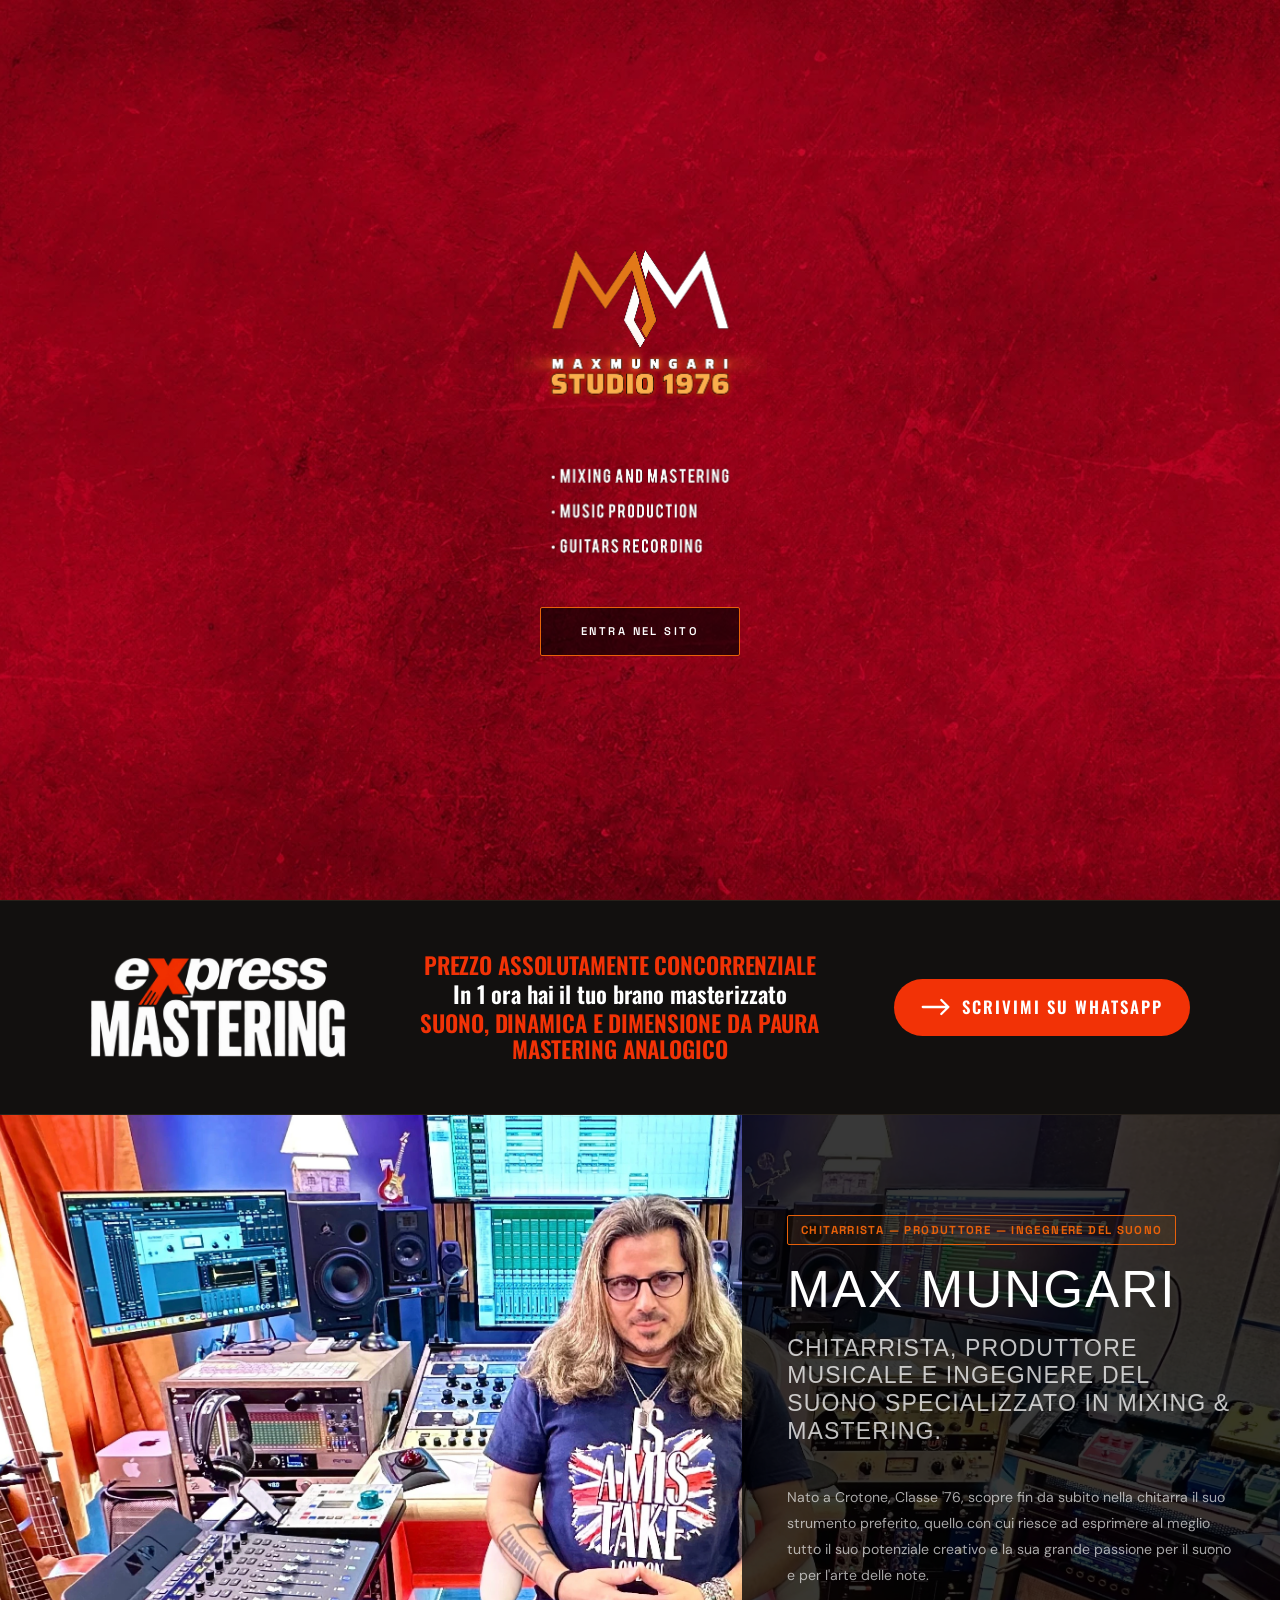
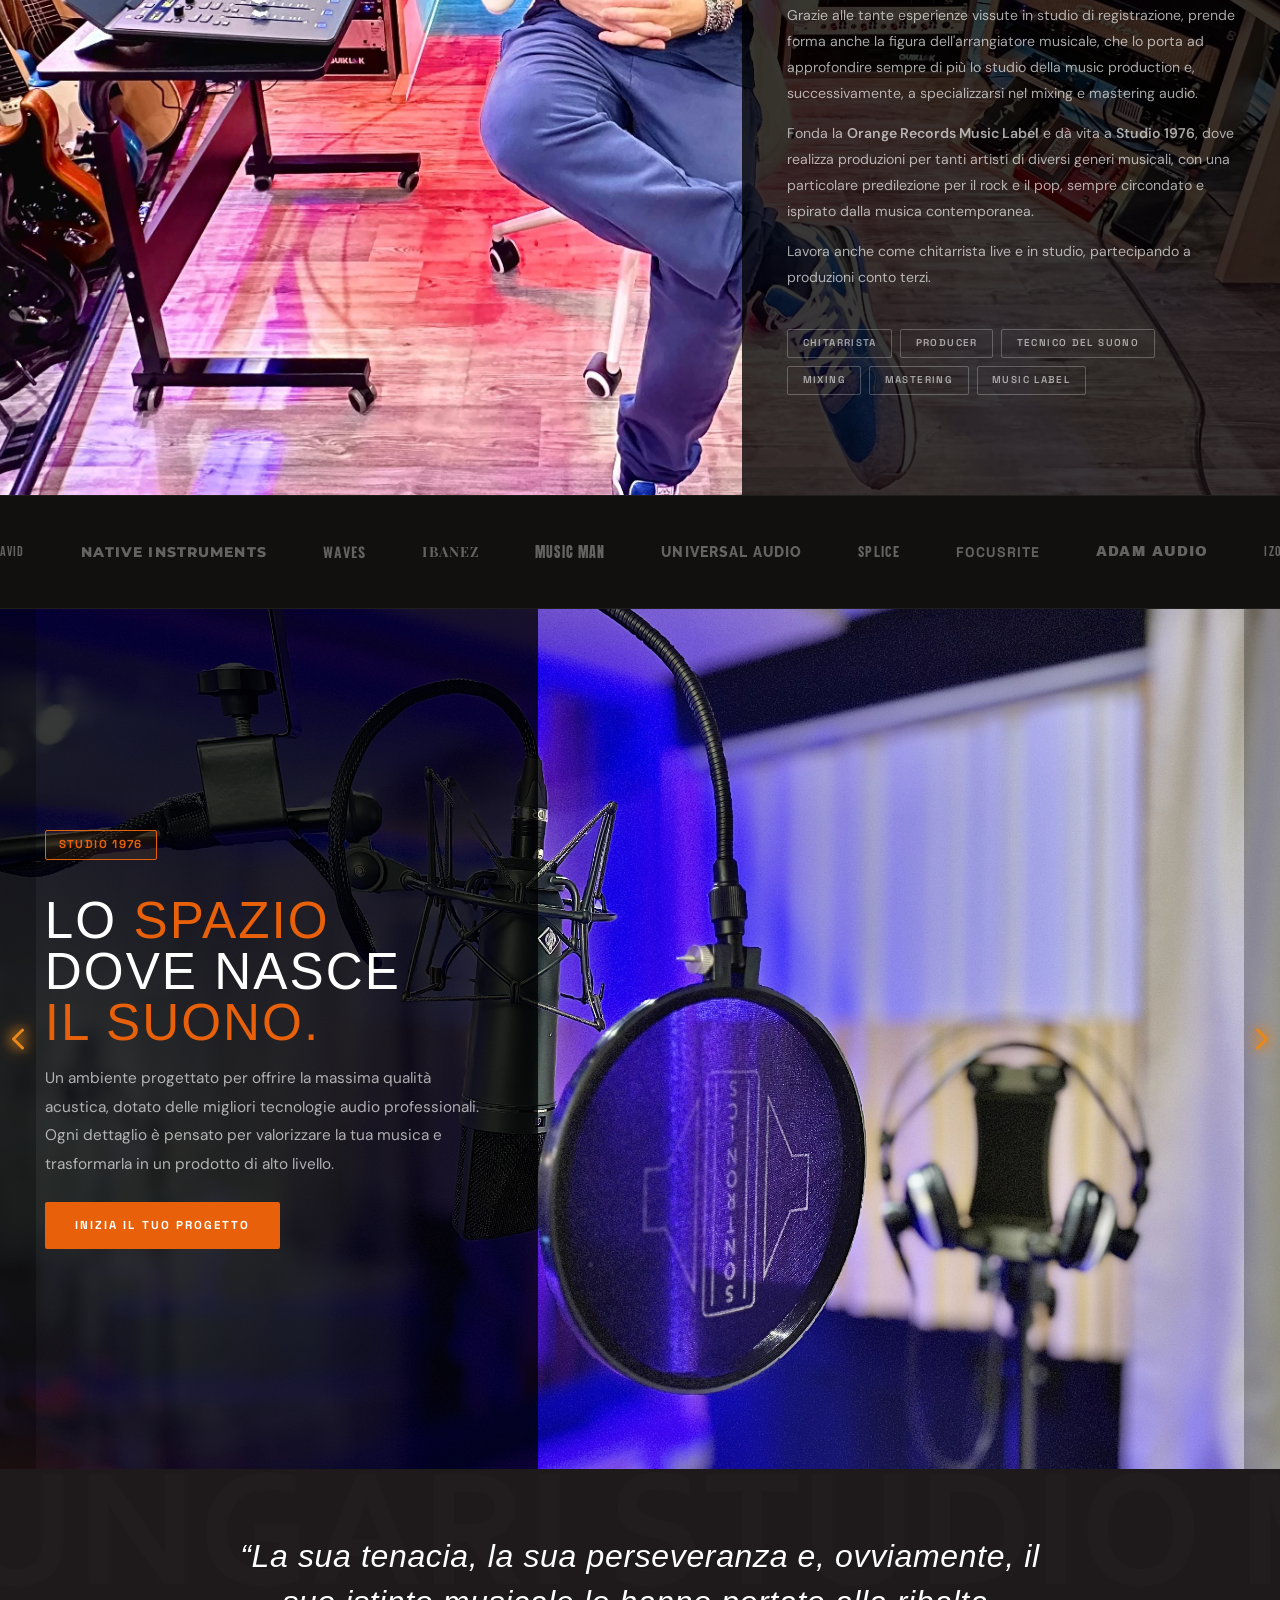
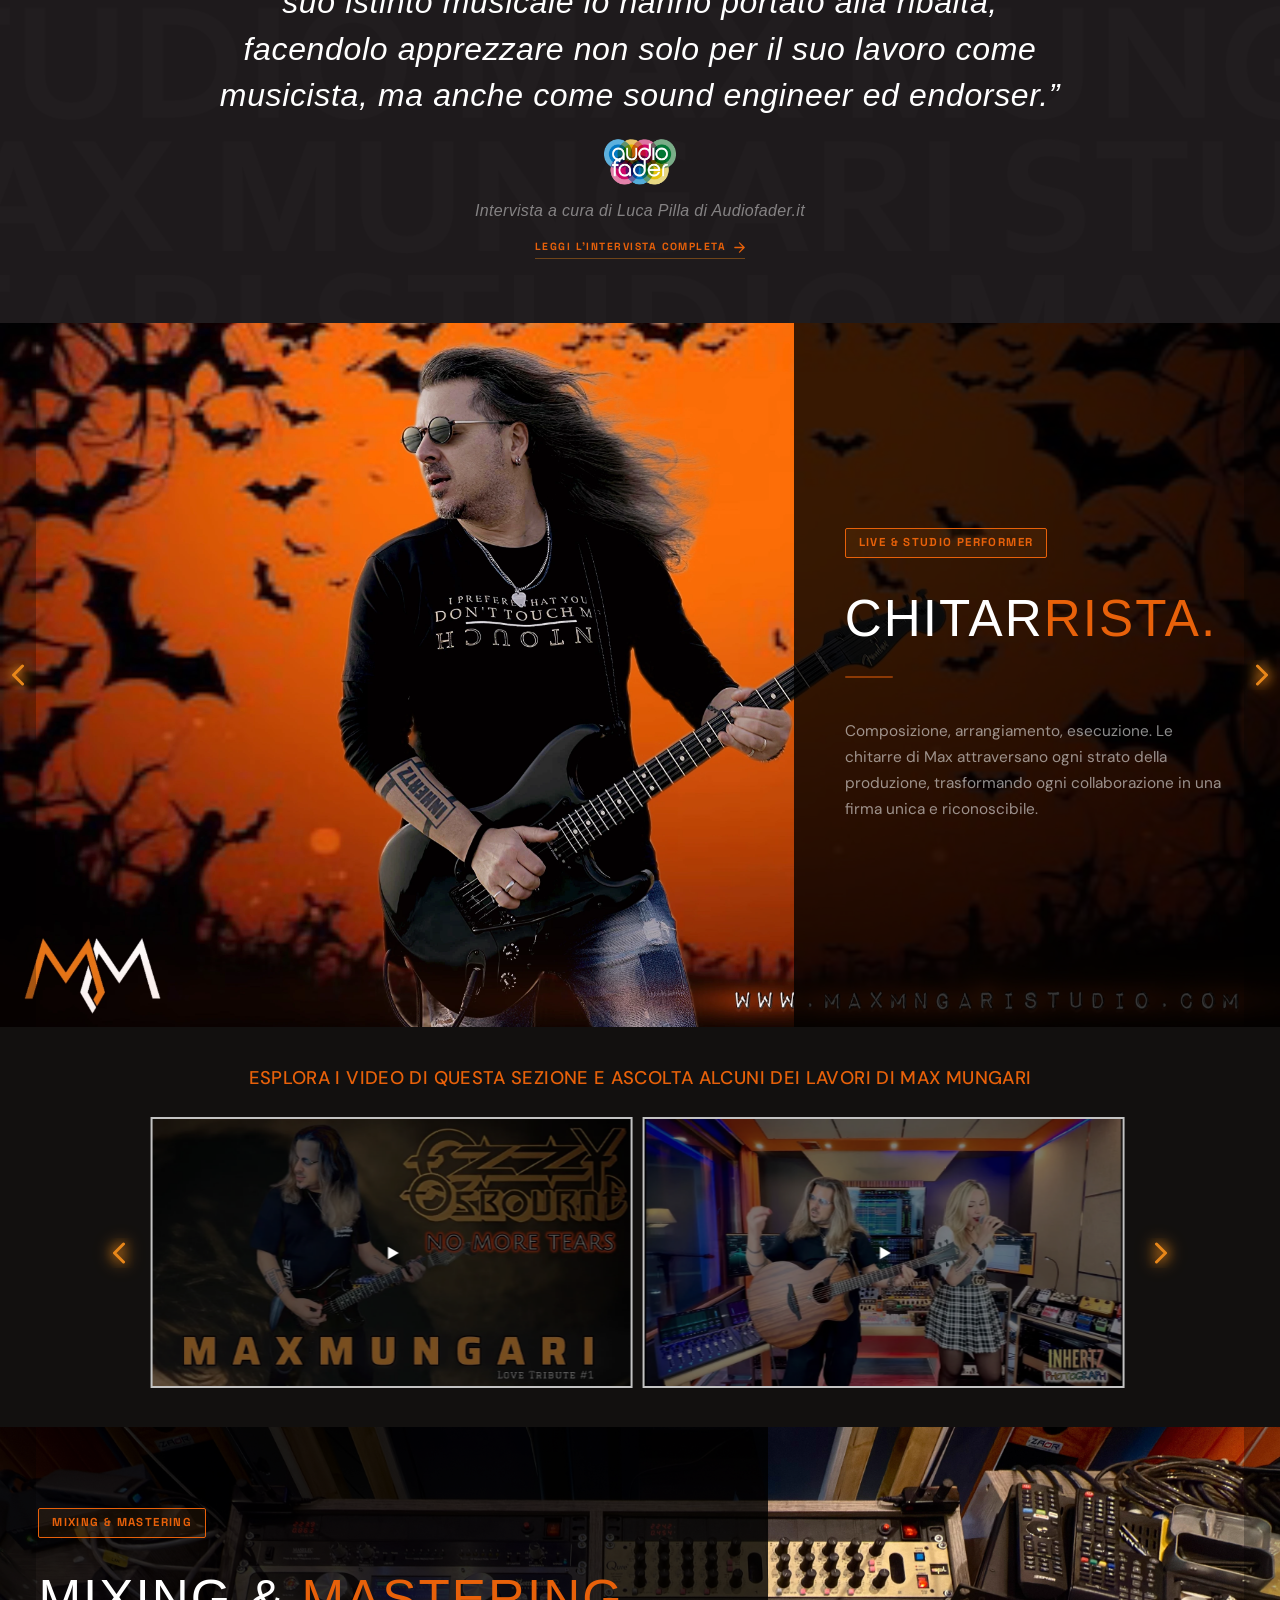
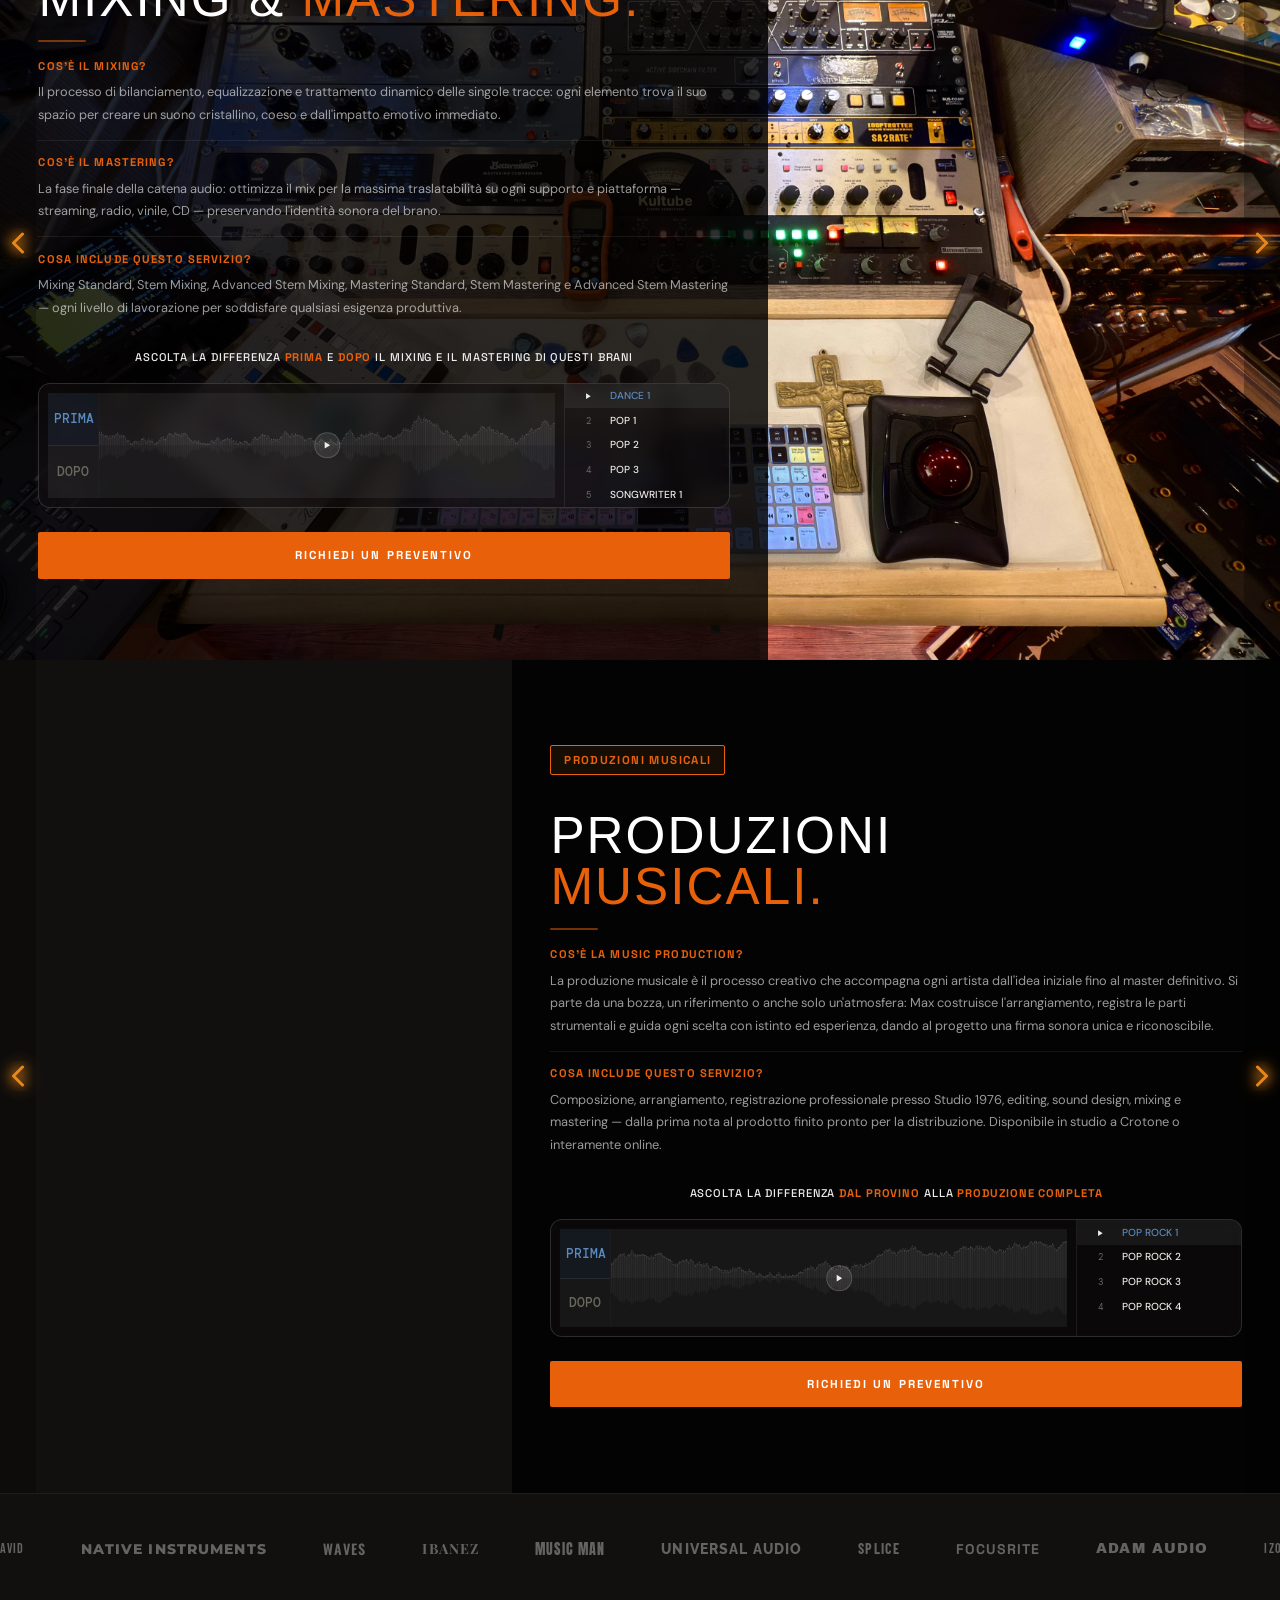
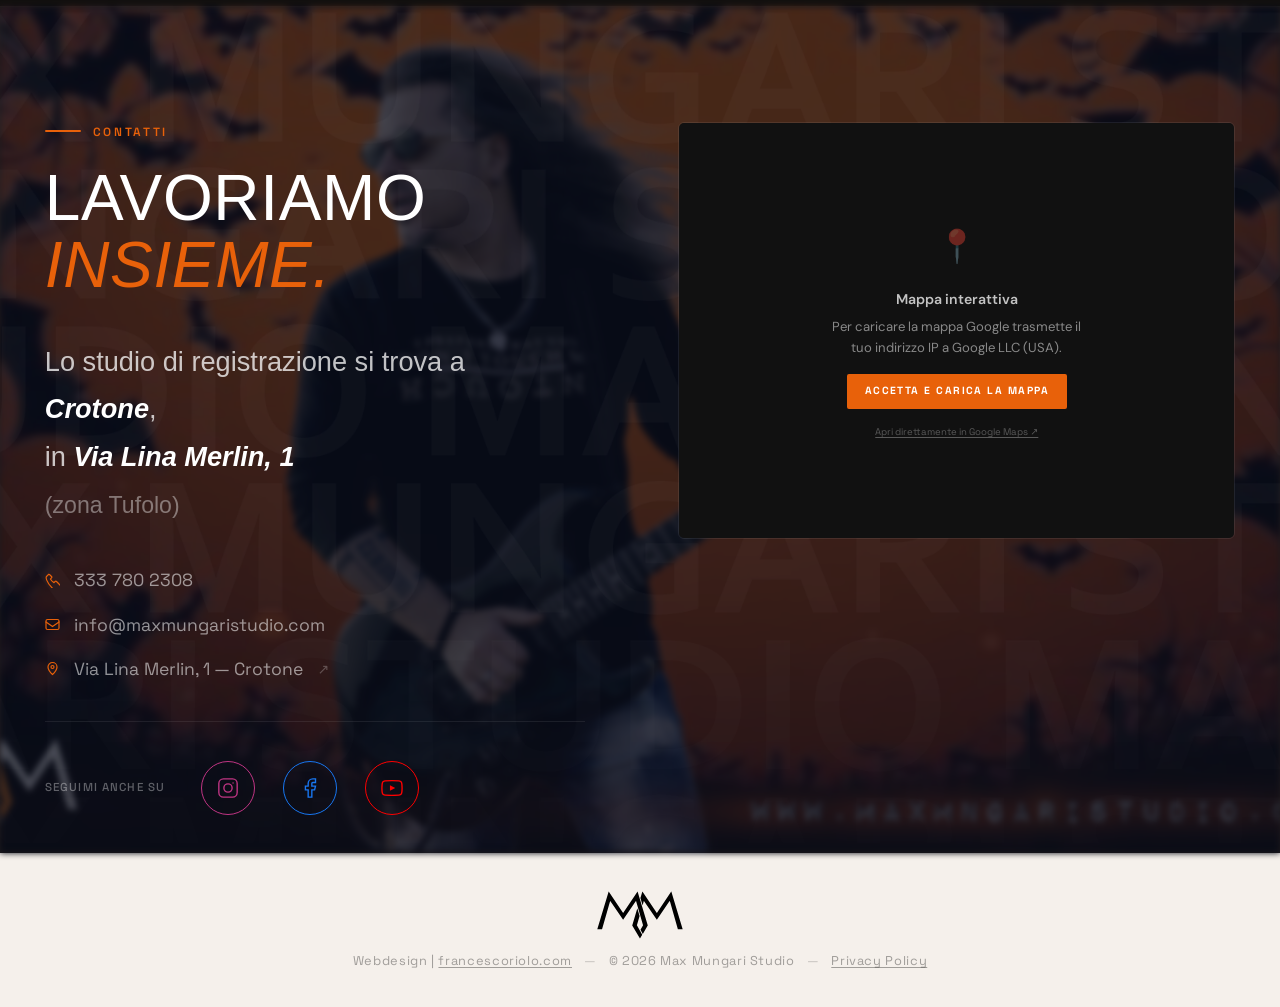
==== commit 464de1c7: "aggiunte modifiche" ====
--- a/index.html
+++ b/index.html
@@ -167,7 +167,7 @@
   <!-- Audio ABC player (Mixing/Mastering/Produzioni) —
        tracks caricate dinamicamente da /music-assets/tracks.json -->
 
-  <link rel="stylesheet" href="style.min.css?v=20260622" />
+  <link rel="stylesheet" href="style.min.css?v=20260928d" />
 
 
   <!-- Preload immagine hero principale -->
@@ -188,6 +188,28 @@
       </div>
     </div>
     <button id="intro-enter-btn" type="button">Entra nel sito</button>
+  </div>
+
+  <!-- ==============================
+       MODALE EXPRESS MASTERING
+       (si apre dopo l'intro, una volta per sessione)
+  ============================== -->
+  <div id="express-modal" class="xm" hidden role="dialog" aria-modal="true" aria-labelledby="xm-title">
+    <div class="xm-backdrop" data-xm-close></div>
+    <div class="xm-card">
+      <button type="button" class="xm-close" data-xm-close aria-label="Chiudi">
+        <svg width="18" height="18" viewBox="0 0 18 18" fill="none" stroke="currentColor" stroke-width="2.4" stroke-linecap="round" aria-hidden="true"><path d="M3 3l12 12M15 3L3 15"/></svg>
+      </button>
+      <h2 id="xm-title" class="xm-logo"><img src="newassets/express-logo.webp" alt="Express Mastering" width="1120" height="439" decoding="async" /></h2>
+      <p class="xm-price">Prezzo assolutamente concorrenziale</p>
+      <p class="xm-time">In 1 ora hai il tuo brano masterizzato</p>
+      <p class="xm-hook">Suono, dinamica e dimensione da paura</p>
+      <div class="xm-rule"><span class="xm-badge">Mastering analogico</span></div>
+      <a class="xm-cta" href="https://wa.me/393337802308?text=Ciao%20Max%2C%20vorrei%20informazioni%20sul%20servizio%20Express%20Mastering" target="_blank" rel="noopener">
+        <svg width="34" height="20" viewBox="0 0 34 20" fill="none" stroke="currentColor" stroke-width="2.6" stroke-linecap="round" stroke-linejoin="round" aria-hidden="true"><path d="M2 10h29M23 2l8 8-8 8"/></svg>
+        <span>Scopri il servizio</span>
+      </a>
+    </div>
   </div>
 
   <!-- ==============================
@@ -333,27 +355,21 @@
   </section>
 
   <!-- ==============================
-       STATEMENT BAR
-  ============================== -->
-  <div class="statement-bar" aria-label="Cifre chiave">
+       STRIP EXPRESS MASTERING
+  ============================== -->
+  <div class="xs-strip" id="express-strip" aria-label="Express Mastering">
     <div class="container">
-      <div class="statement-bar-inner">
-        <div class="statement-item reveal">
-          <div class="statement-number">25+</div>
-          <div class="statement-label">Anni di<br />Esperienza</div>
-        </div>
-        <div class="statement-item reveal d1">
-          <div class="statement-number">500+</div>
-          <div class="statement-label">Brani<br />Prodotti</div>
-        </div>
-        <div class="statement-item reveal d2">
-          <div class="statement-number">3</div>
-          <div class="statement-label">Specializzazioni<br />Core</div>
-        </div>
-        <div class="statement-item reveal d3">
-          <div class="statement-number">∞</div>
-          <div class="statement-label">Passione<br />per il Suono</div>
-        </div>
+      <div class="xs-inner reveal">
+        <img class="xs-logo" src="newassets/express-logo-light.webp" alt="Express Mastering" width="1120" height="439" loading="lazy" decoding="async" />
+        <div class="xs-copy">
+          <p class="xs-over">Prezzo assolutamente concorrenziale</p>
+          <p class="xs-main">In 1 ora hai il tuo brano masterizzato</p>
+          <p class="xs-sub">Suono, dinamica e dimensione da paura<br />Mastering analogico</p>
+        </div>
+        <a class="xs-cta" href="https://wa.me/393337802308?text=Ciao%20Max%2C%20vorrei%20informazioni%20sul%20servizio%20Express%20Mastering" target="_blank" rel="noopener">
+          <svg width="30" height="18" viewBox="0 0 34 20" fill="none" stroke="currentColor" stroke-width="2.6" stroke-linecap="round" stroke-linejoin="round" aria-hidden="true"><path d="M2 10h29M23 2l8 8-8 8"/></svg>
+          <span>Scrivimi su WhatsApp</span>
+        </a>
       </div>
     </div>
   </div>
@@ -940,7 +956,7 @@
     </div>
   </footer>
 
-  <script src="main.min.js?v=20260622" defer></script>
+  <script src="main.min.js?v=20260928d" defer></script>
 
   <script>
   /* ── Google Maps consent gate ── */
@@ -973,7 +989,7 @@
   <span id="wa-btn-label">Scrivimi su WhatsApp</span>
 </a>
 <script src="music-assets/tracks.js"></script>
-<script src="abc-player.min.js?v=20260622" defer></script>
+<script src="abc-player.min.js?v=20260928d" defer></script>
 <script>
 document.addEventListener('DOMContentLoaded', function() {
   var all = window.ABC_TRACKS || [];
--- a/style.min.css
+++ b/style.min.css
@@ -1 +1,2 @@
-@font-face{font-family:'Anton';font-style:normal;font-weight:400;font-display:swap;src:url(newassets/fonts/anton-400-latin-ext.woff2) format('woff2');unicode-range:U+0100-02BA,U+02BD-02C5,U+02C7-02CC,U+02CE-02D7,U+02DD-02FF,U+0304,U+0308,U+0329,U+1D00-1DBF,U+1E00-1E9F,U+1EF2-1EFF,U+2020,U+20A0-20AB,U+20AD-20C0,U+2113,U+2C60-2C7F,U+A720-A7FF}@font-face{font-family:'Anton';font-style:normal;font-weight:400;font-display:swap;src:url(newassets/fonts/anton-400-latin.woff2) format('woff2');unicode-range:U+0000-00FF,U+0131,U+0152-0153,U+02BB-02BC,U+02C6,U+02DA,U+02DC,U+0304,U+0308,U+0329,U+2000-206F,U+20AC,U+2122,U+2191,U+2193,U+2212,U+2215,U+FEFF,U+FFFD}@font-face{font-family:'Archivo Black';font-style:normal;font-weight:400;font-display:swap;src:url(newassets/fonts/archivo-black-400-latin-ext.woff2) format('woff2');unicode-range:U+0100-02BA,U+02BD-02C5,U+02C7-02CC,U+02CE-02D7,U+02DD-02FF,U+0304,U+0308,U+0329,U+1D00-1DBF,U+1E00-1E9F,U+1EF2-1EFF,U+2020,U+20A0-20AB,U+20AD-20C0,U+2113,U+2C60-2C7F,U+A720-A7FF}@font-face{font-family:'Archivo Black';font-style:normal;font-weight:400;font-display:swap;src:url(newassets/fonts/archivo-black-400-latin.woff2) format('woff2');unicode-range:U+0000-00FF,U+0131,U+0152-0153,U+02BB-02BC,U+02C6,U+02DA,U+02DC,U+0304,U+0308,U+0329,U+2000-206F,U+20AC,U+2122,U+2191,U+2193,U+2212,U+2215,U+FEFF,U+FFFD}@font-face{font-family:'Barlow Condensed';font-style:normal;font-weight:700;font-display:swap;src:url(newassets/fonts/barlow-condensed-700-latin-ext.woff2) format('woff2');unicode-range:U+0100-02BA,U+02BD-02C5,U+02C7-02CC,U+02CE-02D7,U+02DD-02FF,U+0304,U+0308,U+0329,U+1D00-1DBF,U+1E00-1E9F,U+1EF2-1EFF,U+2020,U+20A0-20AB,U+20AD-20C0,U+2113,U+2C60-2C7F,U+A720-A7FF}@font-face{font-family:'Barlow Condensed';font-style:normal;font-weight:700;font-display:swap;src:url(newassets/fonts/barlow-condensed-700-latin.woff2) format('woff2');unicode-range:U+0000-00FF,U+0131,U+0152-0153,U+02BB-02BC,U+02C6,U+02DA,U+02DC,U+0304,U+0308,U+0329,U+2000-206F,U+20AC,U+2122,U+2191,U+2193,U+2212,U+2215,U+FEFF,U+FFFD}@font-face{font-family:'Bebas Neue';font-style:normal;font-weight:400;font-display:swap;src:url(newassets/fonts/bebas-neue-400-latin-ext.woff2) format('woff2');unicode-range:U+0100-02BA,U+02BD-02C5,U+02C7-02CC,U+02CE-02D7,U+02DD-02FF,U+0304,U+0308,U+0329,U+1D00-1DBF,U+1E00-1E9F,U+1EF2-1EFF,U+2020,U+20A0-20AB,U+20AD-20C0,U+2113,U+2C60-2C7F,U+A720-A7FF}@font-face{font-family:'Bebas Neue';font-style:normal;font-weight:400;font-display:swap;src:url(newassets/fonts/bebas-neue-400-latin.woff2) format('woff2');unicode-range:U+0000-00FF,U+0131,U+0152-0153,U+02BB-02BC,U+02C6,U+02DA,U+02DC,U+0304,U+0308,U+0329,U+2000-206F,U+20AC,U+2122,U+2191,U+2193,U+2212,U+2215,U+FEFF,U+FFFD}@font-face{font-family:'DM Mono';font-style:normal;font-weight:400;font-display:swap;src:url(newassets/fonts/dm-mono-400-latin-ext.woff2) format('woff2');unicode-range:U+0100-02BA,U+02BD-02C5,U+02C7-02CC,U+02CE-02D7,U+02DD-02FF,U+0304,U+0308,U+0329,U+1D00-1DBF,U+1E00-1E9F,U+1EF2-1EFF,U+2020,U+20A0-20AB,U+20AD-20C0,U+2113,U+2C60-2C7F,U+A720-A7FF}@font-face{font-family:'DM Mono';font-style:normal;font-weight:400;font-display:swap;src:url(newassets/fonts/dm-mono-400-latin.woff2) format('woff2');unicode-range:U+0000-00FF,U+0131,U+0152-0153,U+02BB-02BC,U+02C6,U+02DA,U+02DC,U+0304,U+0308,U+0329,U+2000-206F,U+20AC,U+2122,U+2191,U+2193,U+2212,U+2215,U+FEFF,U+FFFD}@font-face{font-family:'DM Mono';font-style:normal;font-weight:500;font-display:swap;src:url(newassets/fonts/dm-mono-500-latin-ext.woff2) format('woff2');unicode-range:U+0100-02BA,U+02BD-02C5,U+02C7-02CC,U+02CE-02D7,U+02DD-02FF,U+0304,U+0308,U+0329,U+1D00-1DBF,U+1E00-1E9F,U+1EF2-1EFF,U+2020,U+20A0-20AB,U+20AD-20C0,U+2113,U+2C60-2C7F,U+A720-A7FF}@font-face{font-family:'DM Mono';font-style:normal;font-weight:500;font-display:swap;src:url(newassets/fonts/dm-mono-500-latin.woff2) format('woff2');unicode-range:U+0000-00FF,U+0131,U+0152-0153,U+02BB-02BC,U+02C6,U+02DA,U+02DC,U+0304,U+0308,U+0329,U+2000-206F,U+20AC,U+2122,U+2191,U+2193,U+2212,U+2215,U+FEFF,U+FFFD}@font-face{font-family:'DM Sans';font-style:italic;font-weight:300 400;font-display:swap;src:url(newassets/fonts/dm-sans-italic-latin-ext.woff2) format('woff2');unicode-range:U+0100-02BA,U+02BD-02C5,U+02C7-02CC,U+02CE-02D7,U+02DD-02FF,U+0304,U+0308,U+0329,U+1D00-1DBF,U+1E00-1E9F,U+1EF2-1EFF,U+2020,U+20A0-20AB,U+20AD-20C0,U+2113,U+2C60-2C7F,U+A720-A7FF}@font-face{font-family:'DM Sans';font-style:italic;font-weight:300 400;font-display:swap;src:url(newassets/fonts/dm-sans-italic-latin.woff2) format('woff2');unicode-range:U+0000-00FF,U+0131,U+0152-0153,U+02BB-02BC,U+02C6,U+02DA,U+02DC,U+0304,U+0308,U+0329,U+2000-206F,U+20AC,U+2122,U+2191,U+2193,U+2212,U+2215,U+FEFF,U+FFFD}@font-face{font-family:'DM Sans';font-style:normal;font-weight:300 600;font-display:swap;src:url(newassets/fonts/dm-sans-normal-latin-ext.woff2) format('woff2');unicode-range:U+0100-02BA,U+02BD-02C5,U+02C7-02CC,U+02CE-02D7,U+02DD-02FF,U+0304,U+0308,U+0329,U+1D00-1DBF,U+1E00-1E9F,U+1EF2-1EFF,U+2020,U+20A0-20AB,U+20AD-20C0,U+2113,U+2C60-2C7F,U+A720-A7FF}@font-face{font-family:'DM Sans';font-style:normal;font-weight:300 600;font-display:swap;src:url(newassets/fonts/dm-sans-normal-latin.woff2) format('woff2');unicode-range:U+0000-00FF,U+0131,U+0152-0153,U+02BB-02BC,U+02C6,U+02DA,U+02DC,U+0304,U+0308,U+0329,U+2000-206F,U+20AC,U+2122,U+2191,U+2193,U+2212,U+2215,U+FEFF,U+FFFD}@font-face{font-family:'Montserrat';font-style:normal;font-weight:800;font-display:swap;src:url(newassets/fonts/montserrat-800-latin-ext.woff2) format('woff2');unicode-range:U+0100-02BA,U+02BD-02C5,U+02C7-02CC,U+02CE-02D7,U+02DD-02FF,U+0304,U+0308,U+0329,U+1D00-1DBF,U+1E00-1E9F,U+1EF2-1EFF,U+2020,U+20A0-20AB,U+20AD-20C0,U+2113,U+2C60-2C7F,U+A720-A7FF}@font-face{font-family:'Montserrat';font-style:normal;font-weight:800;font-display:swap;src:url(newassets/fonts/montserrat-800-latin.woff2) format('woff2');unicode-range:U+0000-00FF,U+0131,U+0152-0153,U+02BB-02BC,U+02C6,U+02DA,U+02DC,U+0304,U+0308,U+0329,U+2000-206F,U+20AC,U+2122,U+2191,U+2193,U+2212,U+2215,U+FEFF,U+FFFD}@font-face{font-family:'Oswald';font-style:normal;font-weight:600;font-display:swap;src:url(newassets/fonts/oswald-600-latin-ext.woff2) format('woff2');unicode-range:U+0100-02BA,U+02BD-02C5,U+02C7-02CC,U+02CE-02D7,U+02DD-02FF,U+0304,U+0308,U+0329,U+1D00-1DBF,U+1E00-1E9F,U+1EF2-1EFF,U+2020,U+20A0-20AB,U+20AD-20C0,U+2113,U+2C60-2C7F,U+A720-A7FF}@font-face{font-family:'Oswald';font-style:normal;font-weight:600;font-display:swap;src:url(newassets/fonts/oswald-600-latin.woff2) format('woff2');unicode-range:U+0000-00FF,U+0131,U+0152-0153,U+02BB-02BC,U+02C6,U+02DA,U+02DC,U+0304,U+0308,U+0329,U+2000-206F,U+20AC,U+2122,U+2191,U+2193,U+2212,U+2215,U+FEFF,U+FFFD}@font-face{font-family:'Playfair Display';font-style:normal;font-weight:700;font-display:swap;src:url(newassets/fonts/playfair-700-latin-ext.woff2) format('woff2');unicode-range:U+0100-02BA,U+02BD-02C5,U+02C7-02CC,U+02CE-02D7,U+02DD-02FF,U+0304,U+0308,U+0329,U+1D00-1DBF,U+1E00-1E9F,U+1EF2-1EFF,U+2020,U+20A0-20AB,U+20AD-20C0,U+2113,U+2C60-2C7F,U+A720-A7FF}@font-face{font-family:'Playfair Display';font-style:normal;font-weight:700;font-display:swap;src:url(newassets/fonts/playfair-700-latin.woff2) format('woff2');unicode-range:U+0000-00FF,U+0131,U+0152-0153,U+02BB-02BC,U+02C6,U+02DA,U+02DC,U+0304,U+0308,U+0329,U+2000-206F,U+20AC,U+2122,U+2191,U+2193,U+2212,U+2215,U+FEFF,U+FFFD}@font-face{font-family:'Raleway';font-style:normal;font-weight:800;font-display:swap;src:url(newassets/fonts/raleway-800-latin-ext.woff2) format('woff2');unicode-range:U+0100-02BA,U+02BD-02C5,U+02C7-02CC,U+02CE-02D7,U+02DD-02FF,U+0304,U+0308,U+0329,U+1D00-1DBF,U+1E00-1E9F,U+1EF2-1EFF,U+2020,U+20A0-20AB,U+20AD-20C0,U+2113,U+2C60-2C7F,U+A720-A7FF}@font-face{font-family:'Raleway';font-style:normal;font-weight:800;font-display:swap;src:url(newassets/fonts/raleway-800-latin.woff2) format('woff2');unicode-range:U+0000-00FF,U+0131,U+0152-0153,U+02BB-02BC,U+02C6,U+02DA,U+02DC,U+0304,U+0308,U+0329,U+2000-206F,U+20AC,U+2122,U+2191,U+2193,U+2212,U+2215,U+FEFF,U+FFFD}@font-face{font-family:'Space Grotesk';font-style:normal;font-weight:300 700;font-display:swap;src:url(newassets/fonts/space-grotesk-latin-ext.woff2) format('woff2');unicode-range:U+0100-02BA,U+02BD-02C5,U+02C7-02CC,U+02CE-02D7,U+02DD-02FF,U+0304,U+0308,U+0329,U+1D00-1DBF,U+1E00-1E9F,U+1EF2-1EFF,U+2020,U+20A0-20AB,U+20AD-20C0,U+2113,U+2C60-2C7F,U+A720-A7FF}@font-face{font-family:'Space Grotesk';font-style:normal;font-weight:300 700;font-display:swap;src:url(newassets/fonts/space-grotesk-latin.woff2) format('woff2');unicode-range:U+0000-00FF,U+0131,U+0152-0153,U+02BB-02BC,U+02C6,U+02DA,U+02DC,U+0304,U+0308,U+0329,U+2000-206F,U+20AC,U+2122,U+2191,U+2193,U+2212,U+2215,U+FEFF,U+FFFD}*,*::before,*::after{box-sizing:border-box;margin:0;padding:0}:root{--studio-black:#12100f;--studio-deep:#1e1a1c;--studio-dark:#2e2628;--studio-mid:#4a3f42;--studio-warm:#a08060;--studio-light:#c4a882;--orange:#e8610a;--orange-light:#ff7a28;--orange-glow:rgba(232,97,10,0.18);--white:#ffffff;--off-white:#f5f0eb;--light-surface:#ede8e2;--mid-gray:#a09090;--navy:var(--studio-deep);--navy-mid:var(--studio-dark);--navy-light:var(--studio-mid);--light-gray:var(--light-surface);--text-dark:var(--studio-black);--text-body:#2e2628;--text-muted:#7a6a6a;--font-display:'Arial Narrow', Arial, sans-serif;--font-ui:'Space Grotesk', system-ui, sans-serif;--font-body:'DM Sans', system-ui, sans-serif;--space-xs:clamp(0.5rem,  0.8vw,  1rem);--space-sm:clamp(1rem,    1.5vw,  2rem);--space-md:clamp(2rem,    3vw,    4rem);--space-lg:clamp(4rem,    6vw,    8rem);--space-xl:clamp(6rem,    9vw,   12rem);--max-w:2200px;--gutter:clamp(1.25rem, 3.5vw, 6rem);--nav-h:72px;--dur-fast:0.18s;--dur-med:0.35s;--dur-slow:0.65s;--ease-expo:cubic-bezier(0.16, 1, 0.3, 1);--ease-inout:cubic-bezier(0.4, 0, 0.2, 1)}html{font-size:16px;scroll-behavior:smooth;overflow-x:hidden;max-width:100%;scrollbar-gutter:stable}body{font-family:var(--font-body);background:var(--studio-deep);color:var(--white);line-height:1.6;-webkit-font-smoothing:antialiased;overflow-x:hidden;max-width:100%;position:relative}body.intro-visible,html.intro-visible{overflow:hidden;scrollbar-width:none}body.intro-visible::-webkit-scrollbar,html.intro-visible::-webkit-scrollbar{display:none}a{color:inherit;text-decoration:none}img,video{display:block;max-width:100%}ul{list-style:none}section,.statement-bar,.brand-strip,footer{overflow-x:clip;max-width:100%}button{cursor:pointer;font:inherit}.container{width:100%;max-width:var(--max-w);margin-inline:auto;padding-inline:var(--gutter)}.section-title{font-family:var(--font-display);font-size:clamp(2.8rem, 4vw, 5rem);font-weight:400;line-height:1;color:var(--navy);letter-spacing:.04em;text-transform:uppercase}.section-title em{font-style:normal;color:var(--orange)}.label-row{display:flex;align-items:center;gap:.75rem;margin-bottom:1.5rem}.label-row .label{margin:0}.label-row .svi-badge{margin:0}.label-row .divider{margin:0;width:36px}.divider{width:36px;height:2px;background:var(--orange);margin-block:1rem 1.5rem;border-radius:2px}.reveal{opacity:0;transform:translateY(28px);transition:opacity var(--dur-slow) var(--ease-expo),transform var(--dur-slow) var(--ease-expo)}.reveal.visible{opacity:1;transform:none}.reveal-left{opacity:0;transform:translateX(-24px);transition:opacity var(--dur-slow) var(--ease-expo),transform var(--dur-slow) var(--ease-expo)}.reveal-left.visible{opacity:1;transform:none}.reveal-right{opacity:0;transform:translateX(24px);transition:opacity var(--dur-slow) var(--ease-expo),transform var(--dur-slow) var(--ease-expo)}.reveal-right.visible{opacity:1;transform:none}@media (max-width:767px){.reveal-left{transform:translateX(0);opacity:0}.reveal-right{transform:translateX(0);opacity:0}}.d1{transition-delay:0.08s}.d2{transition-delay:0.18s}.d3{transition-delay:0.30s}.d4{transition-delay:0.44s}.label{font-family:var(--font-ui);font-size:.744rem;font-weight:600;letter-spacing:.22em;text-transform:uppercase;color:var(--orange)}html{scrollbar-width:thin;scrollbar-color:var(--orange) var(--studio-black)}::-webkit-scrollbar{width:6px}::-webkit-scrollbar-track{background:var(--studio-black)}::-webkit-scrollbar-thumb{background:var(--orange);border-radius:3px}::-webkit-scrollbar-thumb:hover{background:var(--orange-light)}#navbar{position:fixed;top:0;left:0;right:0;z-index:1000;height:var(--nav-h);display:flex;align-items:center;padding-inline:var(--gutter);background:#fff0;border-bottom:1px solid #fff0;transition:background var(--dur-med) var(--ease-inout),box-shadow var(--dur-med) var(--ease-inout),border-color var(--dur-med)}#navbar.scrolled{background:rgb(255 255 255 / .96);backdrop-filter:blur(16px) saturate(180%);-webkit-backdrop-filter:blur(16px) saturate(180%);border-bottom-color:var(--mid-gray);box-shadow:0 1px 24px rgb(18 16 15 / .1)}.nav-inner{width:100%;max-width:var(--max-w);margin-inline:auto;display:flex;align-items:center;justify-content:space-between}.logo-flip-wrap{position:relative;height:38px;display:inline-flex;align-items:center}.logo-flip-inner{position:relative;width:auto;height:38px;transition:opacity 0.25s}.logo-flip-inner.logo-dark{position:absolute;top:0;left:0;opacity:0;pointer-events:none}#navbar.scrolled .logo-flip-inner.logo-light{opacity:0;pointer-events:none}#navbar.scrolled .logo-flip-inner.logo-dark{opacity:1;pointer-events:auto}.logo-front,.logo-back{display:block;height:38px;width:auto;shape-rendering:geometricPrecision;image-rendering:high-quality}.logo-front{position:relative}.logo-back{position:absolute;top:0;left:0;opacity:0}.nav-logo:hover .logo-flip-wrap{opacity:.85}.nav-links{display:flex;align-items:center;gap:clamp(1.5rem, 2.5vw, 2.5rem);list-style:none}.lang-switch{display:flex;align-items:center;gap:.25rem;font-family:var(--font-ui);font-size:.65rem;font-weight:600;letter-spacing:.1em;list-style:none}.lang-active{color:var(--orange)}.lang-sep{color:rgb(255 255 255 / .25)}.lang-other{color:rgb(255 255 255 / .45);transition:color var(--dur-fast)}.lang-other:hover{color:var(--white)}#navbar.scrolled .lang-sep{color:rgb(0 0 0 / .2)}#navbar.scrolled .lang-other{color:rgb(0 0 0 / .35)}#navbar.scrolled .lang-other:hover{color:var(--text-body)}.nav-mobile .lang-switch{font-size:1.2rem;gap:.5rem}.nav-mobile .lang-sep{color:rgb(255 255 255 / .2)}.nav-links a{font-family:var(--font-ui);font-size:.7rem;font-weight:500;letter-spacing:.1em;text-transform:uppercase;color:var(--white);position:relative;transition:color var(--dur-fast)}#navbar.scrolled .nav-links a{color:var(--text-body)}.nav-links a::after{content:'';position:absolute;bottom:-3px;left:0;width:0;height:2px;background:var(--orange);border-radius:1px;transition:width var(--dur-med) var(--ease-expo)}.nav-links a:hover{color:var(--orange)!important}.nav-links a:hover::after{width:100%}.nav-cta{font-family:var(--font-ui)!important;font-size:0.68rem!important;font-weight:700!important;letter-spacing:0.1em!important;text-transform:uppercase!important;color:var(--white)!important;background:var(--orange);padding:.55rem 1.4rem!important;border-radius:3px;transition:background var(--dur-fast),transform var(--dur-fast)!important}.nav-cta::after{display:none!important}.nav-cta:hover{background:var(--orange-light)!important;color:var(--white)!important;transform:translateY(-1px)}.nav-hamburger{display:none;flex-direction:column;gap:5px;cursor:pointer;background:none;border:none;padding:4px}.nav-hamburger span{display:block;width:24px;height:2px;background:var(--white);border-radius:2px;transition:transform var(--dur-med) var(--ease-expo),opacity var(--dur-fast)}#navbar.scrolled .nav-hamburger span{background:var(--navy)}.nav-hamburger.open span:nth-child(1){transform:rotate(45deg) translate(5px,5px)}.nav-hamburger.open span:nth-child(2){opacity:0}.nav-hamburger.open span:nth-child(3){transform:rotate(-45deg) translate(5px,-5px)}.nav-mobile{position:fixed;inset:0;z-index:999;background:var(--navy);display:flex;flex-direction:column;align-items:center;justify-content:center;gap:2.5rem;opacity:0;pointer-events:none;transition:opacity var(--dur-med) var(--ease-inout)}.nav-mobile.open{opacity:1;pointer-events:all}@media (max-width:767px){.nav-links{display:none}.nav-hamburger{display:flex}#navbar.menu-open{background:transparent!important;box-shadow:none!important;border-color:transparent!important}#navbar.menu-open .nav-logo{opacity:0;pointer-events:none}#navbar.menu-open .nav-hamburger{position:relative;z-index:1001}}.nav-mobile a{font-family:var(--font-display);font-size:clamp(2rem, 7vw, 3rem);text-transform:uppercase;font-weight:400;color:var(--white);transition:color var(--dur-fast)}.nav-mobile a:hover{color:var(--orange)}@media (max-width:767px) and (max-height:700px){.nav-mobile{gap:clamp(0.5rem, 2vh, 1.5rem);padding:2rem 0;overflow-y:auto}.nav-mobile a{font-size:clamp(1.1rem, 4.5vh, 2rem)}}#intro-screen{position:fixed;inset:0;z-index:9999;background-color:var(--studio-black);background-image:linear-gradient(rgb(0 0 0 / .15),rgb(0 0 0 / .15)),url(newassets/TextureBG.webp);background-size:cover;background-position:center;display:flex;flex-direction:column;align-items:center;justify-content:center;gap:3rem}#intro-screen::before{content:'';position:absolute;inset:0;background:none;pointer-events:none;z-index:0}#intro-screen>*{position:relative;z-index:1}@media (max-width:767px){#intro-screen::before{background-image:url(newassets/filigranaMobilei.png)}}.intro-logo-wrap{display:flex;align-items:center;justify-content:center}.intro-logo-inner{width:clamp(162.5px, 25.25vw, 252.5px);will-change:filter,transform,opacity}@media (max-width:767px){.intro-logo-inner{width:clamp(272.5px, 42.375vw, 423.75px)}}@media (min-width:2560px){.intro-logo-inner{width:clamp(252.5px, 16.25vw, 403.75px)}}.intro-logo-inner svg,.intro-logo-inner img.intro-logo-svg{display:block;width:100%;height:auto;mix-blend-mode:multiply;shape-rendering:geometricPrecision}.intro-svg-topname{font-family:'Arial Narrow','Barlow Condensed',Arial,sans-serif;font-weight:900;font-size:50px;fill:#fff}.intro-svg-title{font-family:'Arial Narrow','Barlow Condensed',Arial,sans-serif;font-weight:700}@keyframes introZoomFlip{0%{transform:scale(1) rotateY(0deg);opacity:1}14%{transform:scale(1.3) rotateY(90deg);opacity:1}28%{transform:scale(1.5) rotateY(180deg);opacity:1}42%{transform:scale(2.8) rotateY(180deg);opacity:.95}58%{transform:scale(4.5) rotateY(180deg);opacity:.65}74%{transform:scale(6) rotateY(180deg);opacity:.25}88%{transform:scale(7.2) rotateY(180deg);opacity:.05}100%{transform:scale(8) rotateY(180deg);opacity:0}}@keyframes neonPulse{0%{filter:drop-shadow(0 0 1px #ffad4d) drop-shadow(0 0 2px #ff8800) drop-shadow(0 0 4px #ff6600);opacity:.7}50%{filter:drop-shadow(0 0 2px #ffad4d) drop-shadow(0 0 6px #ff8800) drop-shadow(0 0 12px #ff6600);opacity:1}100%{filter:drop-shadow(0 0 1px #ffad4d) drop-shadow(0 0 2px #ff8800) drop-shadow(0 0 4px #ff6600);opacity:.7}}.intro-svg-neon{animation:neonPulse 3.2s ease-in-out infinite}@keyframes introScreenGlitch{0%{filter:none;transform:translateX(0)}6%{filter:brightness(1.4) hue-rotate(20deg) saturate(1.5);transform:translateX(3px)}12%{filter:brightness(.7) hue-rotate(-15deg) saturate(2);transform:translateX(-4px)}18%{filter:brightness(1.3) hue-rotate(30deg) saturate(1.8);transform:translateX(2px)}24%{filter:brightness(.85) hue-rotate(-8deg) saturate(1.3);transform:translateX(-2px)}30%{filter:brightness(1.2) hue-rotate(12deg) saturate(1.6);transform:translateX(1px)}38%{filter:none;transform:translateX(0)}100%{filter:none;transform:translateX(0)}}@keyframes introSignal{0%{filter:none;transform:translateX(0);opacity:1;animation-timing-function:steps(1,end)}7%{filter:drop-shadow(-8px 0 0 rgb(255 20 20 / .9)) drop-shadow(8px 0 0 rgb(30 60 255 / .9));transform:translateX(5px);opacity:1;animation-timing-function:steps(1,end)}13%{filter:drop-shadow(-12px 0 0 rgb(255 20 20)) drop-shadow(12px 0 0 rgb(30 60 255));transform:translateX(-5px);opacity:1;animation-timing-function:steps(1,end)}19%{filter:drop-shadow(-6px 0 0 rgb(255 20 20 / .7)) drop-shadow(6px 0 0 rgb(30 60 255 / .7));transform:translateX(3px);opacity:1;animation-timing-function:steps(1,end)}25%{filter:drop-shadow(-10px 0 0 rgb(255 20 20 / .85)) drop-shadow(10px 0 0 rgb(30 60 255 / .85));transform:translateX(-3px);opacity:1;animation-timing-function:steps(1,end)}31%{filter:blur(0);transform:translateX(0) scale(1);opacity:1;animation-timing-function:ease-in}38%{filter:blur(0);transform:translateX(0) scale(1);opacity:1;animation-timing-function:cubic-bezier(.2,0,.8,1)}100%{filter:blur(14px);transform:scale(2.5);opacity:0}}#intro-particles{position:fixed;inset:0;pointer-events:none;z-index:9999}#intro-enter-btn{position:relative;z-index:10;font-family:var(--font-ui);font-size:.7rem;font-weight:600;letter-spacing:.22em;text-transform:uppercase;color:var(--white);background:rgb(0 0 0 / .65);border:1px solid var(--orange);padding:.9rem 2.5rem;border-radius:2px;cursor:pointer;transition:border-color var(--dur-fast),color var(--dur-fast),background var(--dur-fast);animation:btnFadeIn 1.2s var(--ease-expo) 0.6s both}#intro-enter-btn:hover{border-color:var(--orange);color:var(--orange);background:var(--orange-glow)}@keyframes btnFadeIn{from{opacity:0;transform:translateY(12px)}to{opacity:1;transform:none}}.intro-hint{font-family:var(--font-display);font-size:clamp(1.2rem, 2.5vw, 2rem);letter-spacing:.28em;text-transform:uppercase;color:rgb(255 255 255 / .75);animation:hintPulse 2.5s ease-in-out 1.5s infinite;white-space:nowrap}@keyframes hintPulse{0%,100%{opacity:.2}50%{opacity:.55}}#hero{position:relative;min-height:100vh;display:flex;align-items:flex-end;overflow:hidden;background:var(--navy)}@keyframes heroZoom{to{transform:scale(1)}}.hero-carousel{position:absolute;inset:0;z-index:0;overflow:hidden}.hero-slide{position:absolute;inset:0;opacity:0;transition:opacity 0.8s ease;pointer-events:none}.hero-slide.active{opacity:1}.hero-slide.is-video{transition:opacity 0.8s ease}.hero-slide img{width:100%;height:100%;object-fit:cover;object-position:center 25%;transform:scale(1.06);animation:heroZoom 14s var(--ease-expo) forwards}.hero-slide iframe{position:absolute;top:50%;left:50%;transform:translate(-50%,-50%);width:max(100vw, calc(100vh * 16 / 9));height:max(100vh, calc(100vw * 9 / 16));border:none;pointer-events:none}@media (max-width:767px){.hero-slide iframe{width:calc(100vh * 16 / 9);height:100vh;top:50%;left:50%;transform:translate(-50%,-50%)}}.hero-slide::after{content:'';position:absolute;inset:0;background:rgb(18 16 15 / .52);pointer-events:none}.hero-gradient{position:absolute;inset:0;z-index:1;background:linear-gradient(160deg,rgb(18 16 15 / .6) 0%,rgb(18 16 15 / .2) 40%,rgb(18 16 15 / .78) 75%,rgb(18 16 15) 100%)}.hero-gradient::after{content:'';position:absolute;bottom:0;left:0;width:100%;height:40%;background:linear-gradient(to top,rgb(160 128 96 / .08),transparent);pointer-events:none}.hero-stripe{position:absolute;top:0;left:0;width:3px;height:100%;background:linear-gradient(to bottom,var(--orange) 0%,rgb(232 97 10 / .3) 60%,transparent 100%);z-index:2}.hero-content{position:relative;z-index:3;width:100%;max-width:var(--max-w);margin-inline:auto;padding-inline:var(--gutter);padding-bottom:2rem;padding-top:7em}.hero-eyebrow{display:inline-flex;align-items:center;padding-left:8px;gap:.75rem;font-family:var(--font-ui);font-size:.744rem;font-weight:600;letter-spacing:.22em;text-transform:uppercase;color:var(--orange);margin-bottom:1.75rem;opacity:0;animation:fadeUp 1s 0.5s var(--ease-expo) forwards}.hero-eyebrow::before{content:'';display:block;width:28px;height:2px;background:var(--orange);border-radius:1px}.hero-title{font-family:var(--font-display);font-size:clamp(3.5rem, 7vw, 8rem);font-weight:400;line-height:.88;font-synthesis:none;text-rendering:optimizeLegibility;letter-spacing:.06em;text-transform:uppercase;color:var(--white);margin-bottom:2.25rem;max-width:13ch;opacity:0;animation:fadeUp 1.1s 0.75s var(--ease-expo) forwards}.hero-title em{font-style:normal;color:var(--orange)}.hero-subtitle{font-family:var(--font-ui);font-size:clamp(0.45rem, 2.7vw, 0.984rem);font-weight:400;letter-spacing:clamp(0.03em, 0.5vw, 0.16em);text-transform:uppercase;color:rgb(255 255 255 / .5);margin-bottom:3rem;white-space:nowrap;opacity:0;animation:fadeUp 1s 1s var(--ease-expo) forwards}.hero-actions{display:flex;align-items:center;gap:2rem;flex-wrap:wrap;opacity:0;animation:fadeUp 1s 1.2s var(--ease-expo) forwards}.hero-social-strip{display:flex;align-items:center;gap:.75rem;margin-left:auto;overflow:visible;padding:4px}.hero-social-label{font-family:var(--font-ui);font-size:.58rem;font-weight:600;letter-spacing:.18em;text-transform:uppercase;color:rgb(255 255 255 / .35);white-space:nowrap;margin-right:.25rem}.hero-social-strip .social-icon{width:51px;height:51px;border-color:rgb(255 255 255 / .3)!important;color:rgb(255 255 255 / .7)!important}.hero-social-strip .social-icon:hover{border-color:rgb(255 255 255 / .9)!important;color:#fff!important;background:rgb(255 255 255 / .12)!important;transform:translateY(-3px)}.hero-social-strip .social-icon svg{width:18px;height:18px}.btn-primary{font-family:var(--font-ui);font-size:.7rem;font-weight:700;letter-spacing:.12em;text-transform:uppercase;color:var(--white);background:var(--orange);padding:1rem 2.25rem;border-radius:3px;display:inline-flex;align-items:center;gap:.65rem;transition:background var(--dur-fast),transform var(--dur-fast),box-shadow var(--dur-fast)}.btn-primary:hover{background:var(--orange-light);transform:translateY(-2px);box-shadow:0 12px 32px rgb(232 97 10 / .35)}.btn-ghost{font-family:var(--font-ui);font-size:.7rem;font-weight:500;letter-spacing:.12em;text-transform:uppercase;color:rgb(255 255 255 / .6);display:inline-flex;align-items:center;gap:.5rem;border-bottom:1px solid rgb(255 255 255 / .25);padding-bottom:2px;transition:color var(--dur-fast),border-color var(--dur-fast)}.btn-ghost:hover{color:var(--white);border-color:var(--white)}@keyframes fadeUp{from{opacity:0;transform:translateY(22px)}to{opacity:1;transform:none}}@keyframes fadeIn{to{opacity:1}}.statement-bar{background:var(--studio-black);border-top:1px solid rgb(160 128 96 / .15);border-bottom:1px solid rgb(160 128 96 / .15)}.statement-bar-inner{display:flex}.statement-item{flex:1;padding:clamp(2rem, 4vw, 3rem) var(--gutter);border-right:1px solid rgb(160 128 96 / .1);display:flex;align-items:center;gap:1.25rem}.statement-item:last-child{border-right:none}@media (max-width:767px){.statement-bar-inner{display:grid;grid-template-columns:1fr 1fr}.statement-item{border-right:1px solid rgb(160 128 96 / .1);border-bottom:1px solid rgb(160 128 96 / .1);padding:1.75rem 1.25rem}.statement-item:nth-child(2n){border-right:none}.statement-item:nth-last-child(-n+2){border-bottom:none}}@media (max-width:378px){.statement-item{flex-direction:column;align-items:flex-start;gap:.35rem;padding:1.25rem .9rem}}.statement-number{font-family:var(--font-display);font-size:clamp(2.2rem, 4vw, 3.5rem);font-weight:400;color:var(--studio-light);line-height:1;flex-shrink:0}.statement-label{font-family:var(--font-ui);font-size:.68rem;font-weight:500;letter-spacing:.08em;text-transform:uppercase;color:rgb(196 168 130 / .5);line-height:1.5}#bio{background:var(--studio-black);padding-block:0;position:relative}.bio-fullimg{position:relative;width:100%;min-height:clamp(600px, 85vw, 980px);overflow:hidden}.bio-fullimg>img{position:absolute;inset:0;width:100%;height:100%;object-fit:cover;object-position:center top;display:block;transition:opacity 1.2s ease-in-out}.bio-fullimg .bio-img-main{opacity:1}.bio-fullimg .bio-img-alt{opacity:0}.bio-fullimg.show-alt .bio-img-main{opacity:0}.bio-fullimg.show-alt .bio-img-alt{opacity:1}@media (max-width:767px){.bio-img-alt{display:block;position:absolute;top:0;left:0;right:0;height:56vw;z-index:1}}.carousel-dots{position:absolute;bottom:12px;left:50%;transform:translateX(-50%);display:flex;gap:8px;z-index:10}.carousel-dot{width:8px;height:8px;border-radius:50%;background:rgb(255 255 255 / .3);border:1.5px solid rgb(255 255 255 / .55);cursor:pointer;padding:0;transition:background 0.3s ease,border-color 0.3s ease}.carousel-dot.active{background:var(--orange);border-color:var(--orange)}.bio-fullimg .carousel-dots{left:2rem;transform:none}.svc-carousel-dots{display:none}@media (max-width:767px){.bio-fullimg .carousel-dots{display:none}.svc-carousel-dots{display:none}}.bio-carousel-prev,.bio-carousel-next,.studio-carousel-prev,.studio-carousel-next,.svc-carousel-prev,.svc-carousel-next,.lavori-carousel-prev,.lavori-carousel-next{position:absolute;top:0;bottom:0;z-index:10;width:36px;background:rgb(0 0 0 / .28);border:none;border-radius:0;display:flex;align-items:center;justify-content:center;cursor:pointer;transition:background 0.2s;padding:0}.bio-carousel-prev{left:0}.bio-carousel-next{right:0}.studio-carousel-prev{left:0}.studio-carousel-next{right:0}.svc-carousel-prev{left:0}.svc-carousel-next{right:0}.lavori-carousel-prev{left:0}.lavori-carousel-next{right:0}.bio-carousel-prev svg path,.bio-carousel-next svg path,.studio-carousel-prev svg path,.studio-carousel-next svg path,.svc-carousel-prev svg path,.svc-carousel-next svg path,.lavori-carousel-prev svg path,.lavori-carousel-next svg path{stroke:#e8871a;filter:drop-shadow(0 0 4px #e8871a)}.bio-carousel-prev svg,.bio-carousel-next svg,.studio-carousel-prev svg,.studio-carousel-next svg,.svc-carousel-prev svg,.svc-carousel-next svg,.lavori-carousel-prev svg,.lavori-carousel-next svg{filter:drop-shadow(0 0 8px #e8871a)}.bio-carousel-prev:hover,.bio-carousel-next:hover,.studio-carousel-prev:hover,.studio-carousel-next:hover,.svc-carousel-prev:hover,.svc-carousel-next:hover,.lavori-carousel-prev:hover,.lavori-carousel-next:hover{background:rgb(232 135 26 / .15)}@media (max-width:767px){.bio-carousel-prev,.bio-carousel-next,.studio-carousel-prev,.studio-carousel-next{display:flex;top:0;bottom:unset;height:56vw}.svc-carousel-prev,.svc-carousel-next{display:flex}}.bio-overlay-panel{position:absolute;top:0;right:0;width:clamp(360px, 42%, 620px);min-height:100%;height:auto;background:rgb(0 0 0 / .78);padding:clamp(2rem, 4vw, 4rem) clamp(1.5rem, 3.5vw, 3.5rem);display:flex;flex-direction:column;justify-content:center;box-sizing:border-box;overflow-y:visible}.bio-overlay-panel .label{color:var(--orange)}.bio-overlay-panel .divider{background:var(--orange);opacity:.5}.bio-overlay-panel .section-title,.bio-overlay-panel .section-title em{color:var(--white)}.bio-badge{display:inline-block;align-self:flex-start;font-family:var(--font-ui);font-size:.72rem;font-weight:700;letter-spacing:.12em;text-transform:uppercase;color:var(--orange);border:1.5px solid var(--orange);padding:.3rem .8rem;border-radius:2px;margin-bottom:var(--space-sm);background:rgb(232 135 26 / .08);white-space:nowrap}.bio-intro{font-family:var(--font-display);font-size:clamp(1rem, 1.8vw, 1.45rem);font-weight:400;letter-spacing:.05em;text-transform:uppercase;color:rgb(255 255 255 / .75);line-height:1.2;margin-block:var(--space-sm) var(--space-md)}.bio-text{color:rgb(255 255 255 / .65);font-size:.88rem;line-height:1.85}.bio-text p+p{margin-top:1em}.bio-tags{display:flex;flex-wrap:wrap;gap:.5rem;margin-top:var(--space-md)}.bio-tag{font-family:var(--font-ui);font-size:.62rem;font-weight:600;letter-spacing:.14em;text-transform:uppercase;color:rgb(255 255 255 / .6);border:1.5px solid rgb(255 255 255 / .25);padding:.35rem .9rem;border-radius:2px;transition:border-color var(--dur-fast),color var(--dur-fast)}.bio-tag:hover{border-color:var(--orange);color:var(--orange)}@media (max-width:767px){.bio-fullimg{min-height:unset;display:flex;flex-direction:column}.bio-fullimg>img{position:relative;inset:unset;width:100%;height:56vw;object-fit:cover;flex-shrink:0}.bio-overlay-panel{position:relative;width:100%;height:auto;background:rgb(0 0 0 / .92);padding:2rem 1.25rem;overflow-y:visible}.bio-overlay-panel .bio-badge{white-space:nowrap;font-size:clamp(0.65em, 2.5vw, 0.72rem);letter-spacing:.06em}}@media (min-width:2000px){.bio-overlay-panel{width:clamp(360px, 48%, 820px)}.bio-overlay-panel .section-title{font-size:2.4rem}.bio-intro{font-size:1.15rem}.bio-text{font-size:1rem}.bio-badge{font-size:.82rem}.bio-tag{font-size:.72rem}}#ekoCarousel,#avidCarouselHero,#acusticaCarouselHero,#vanguardCarouselHero{position:relative;display:block;height:2.75rem;width:105px;flex-shrink:0}.avid-slide{position:absolute;top:0;left:0;width:100%;height:100%;object-fit:contain;opacity:0;transition:opacity 0.8s ease}.avid-slide.active{opacity:1}.hero-partners{display:flex;align-items:center;gap:1rem;margin-left:auto}.hero-partners-logos{display:flex;align-items:center;justify-content:space-between;gap:10px;flex:1}.hero-partners-label{font-family:var(--font-ui);font-size:.572rem;font-weight:500;letter-spacing:.13em;text-transform:uppercase;color:rgb(255 255 255 / .35);white-space:nowrap;padding-right:.25rem}.hero-partners a{display:flex;align-items:center;opacity:.55;transition:opacity 0.22s ease;position:relative;padding:1rem 0}.hero-partners a:hover{opacity:.9}.hero-partners img,.hero-partners .avid-slide{height:100%;width:auto;max-width:8rem;mix-blend-mode:screen;object-fit:contain;left:50%;transform:translateX(-50%)}#avidCarouselHero .avid-slide{left:55%}#vanguardCarouselHero{margin-right:25px}@media (max-width:767px){.hero-actions{flex-direction:row;flex-wrap:wrap;align-items:center;gap:1rem;width:100%}.hero-actions .btn-primary,.hero-actions .btn-ghost{flex:1 1 0%;width:0;display:flex;justify-content:center;order:1;box-sizing:border-box}.hero-actions .btn-ghost{padding:1rem 2.25rem;border-radius:3px;border:1px solid rgb(255 255 255 / .4);border-bottom:1px solid rgb(255 255 255 / .4);color:rgb(255 255 255 / .7)}.hero-social-strip{margin-left:0;order:3;justify-content:center;width:100%;gap:2rem}.hero-social-label{display:none}.hero-partners{margin-left:0;order:4;flex-direction:column;align-items:center;gap:.75rem;width:100%;align-self:stretch}.hero-partners a{padding:0}.hero-partners-label{flex-basis:100%;text-align:center}.hero-partners-logos{display:flex;flex-direction:row;flex-wrap:nowrap;align-items:center;justify-content:space-between;gap:8px;width:100%;margin-top:13px}.hero-partners-logos a{flex:1 1 0%;min-width:0;display:flex;justify-content:center;align-items:center;height:2.75rem;overflow:hidden;padding:0;position:relative}#ekoCarousel,#avidCarouselHero,#acusticaCarouselHero,#vanguardCarouselHero{height:2.75rem;max-height:2.75rem;width:100%;margin-right:0}#avidCarouselHero .avid-slide{left:50%}.hero-partners-logos .avid-slide{position:absolute;top:50%;left:50%;transform:translate(-50%,-50%);height:100%;width:auto;max-width:100%;object-fit:contain;opacity:0}.hero-partners-logos .avid-slide.active{opacity:1}}@media (max-width:500px){.hero-partners-logos{gap:.5rem}}@media (max-width:322px){.hero-partners-label{white-space:normal;font-size:.5rem}.hero-partners-logos{gap:.35rem}}#quote-strip{background:var(--navy);padding-block:clamp(2.5rem, 5vw, 4rem);position:relative;overflow:hidden}#quote-strip::before{content:'';position:absolute;inset:0;background-image:url(newassets/filigrana.png);background-repeat:no-repeat;background-position:center center;background-size:cover;opacity:.18;mix-blend-mode:screen;pointer-events:none}#quote-strip>*{position:relative;z-index:1}.quote-strip-figure{max-width:860px;margin-inline:auto;text-align:center;position:relative}.quote-strip-text{font-family:var(--font-display);font-size:clamp(1.2rem, 2.5vw, 2rem);font-weight:400;font-style:italic;letter-spacing:.02em;color:var(--white);line-height:1.45;margin-bottom:1.2rem}.quote-strip-source{display:block;font-family:var(--font-ui);font-size:.58rem;font-weight:600;letter-spacing:.22em;text-transform:uppercase;color:var(--orange);margin-bottom:1.2rem;opacity:.8}.quote-strip-logo{display:block;height:48px;width:auto;margin:0 auto .75rem;mix-blend-mode:screen}.quote-strip-author{font-family:var(--font-display);font-size:1rem;font-weight:400;font-style:italic;letter-spacing:.02em;text-transform:none;color:rgb(255 255 255 / .45);display:flex;flex-direction:column;align-items:center;gap:.6rem}.quote-strip-desc{display:block;font-family:var(--font-body);font-size:.78rem;font-weight:400;letter-spacing:.02em;text-transform:none;color:rgb(255 255 255 / .45);max-width:520px;line-height:1.65}.quote-strip-desc strong{color:rgb(255 255 255 / .7)}.quote-strip-link{display:inline-flex;align-items:center;gap:.5rem;font-family:var(--font-ui);font-size:.65rem;font-weight:700;letter-spacing:.14em;text-transform:uppercase;color:var(--orange);border-bottom:1px solid rgb(232 135 26 / .4);padding-bottom:2px;transition:color 0.2s,border-color 0.2s;position:static;margin-top:1rem}.quote-strip-link:hover{color:var(--orange-light);border-color:var(--orange-light)}#servizi{background:#0d0d0d;padding:0;position:relative}#servizi::before{content:'';position:absolute;inset:0;background-image:url(newassets/studio-bg2.webp);background-size:cover;background-position:center;opacity:1;filter:blur(2px);pointer-events:none;z-index:0}#servizi>*{position:relative;z-index:1}.svi-wrap{display:flex;min-height:clamp(500px, 60vw, 800px);position:relative}.svi-panel{width:clamp(280px, 40%, 520px);flex-shrink:0;background:rgb(0 0 0 / .82);padding:clamp(2rem, 4vw, 4rem) clamp(1.5rem, 3.5vw, 3.5rem);display:flex;flex-direction:column;gap:0;justify-content:center;position:relative;z-index:1}.svi-badge{font-family:var(--font-ui);font-size:.744rem;font-weight:700;letter-spacing:.22em;text-transform:uppercase;color:var(--orange);margin-bottom:1.75rem}.svi-list{list-style:none;flex:1;display:flex;flex-direction:column;justify-content:center}.svi-list li{border-top:.5px solid rgb(255 255 255 / .1)}.svi-list li:last-child{border-bottom:.5px solid rgb(255 255 255 / .1)}.svi-btn{width:100%;display:flex;align-items:center;justify-content:space-between;padding:1rem 0;background:none;border:none;font-family:var(--font-ui);font-size:.84rem;font-weight:700;letter-spacing:.18em;text-transform:uppercase;color:rgb(255 255 255 / .35);cursor:pointer;transition:color 0.15s;text-align:left}.svi-btn svg{opacity:0;transition:opacity 0.15s;color:var(--orange)}.svi-btn:hover{color:rgb(255 255 255 / .75)}.svi-btn.active{color:var(--orange)}.svi-btn.active svg{opacity:1}.svi-cta{display:inline-flex;align-items:center;gap:.65rem;margin-top:2rem;align-self:flex-start;font-family:var(--font-ui);font-size:.7rem;font-weight:700;letter-spacing:.18em;text-transform:uppercase;color:var(--white);background:var(--orange);padding:.85rem 1.75rem;border-radius:2px;transition:background var(--dur-fast)}.svi-cta:hover{background:var(--orange-light)}.svi-detail{flex:1;display:flex;flex-direction:column;justify-content:center;padding:clamp(2rem, 4vw, 4rem) clamp(2rem, 4vw, 4rem);gap:1.25rem;background:rgb(0 0 0 / .55)}@media (min-width:1920px){.svi-btn{font-size:1.1rem}.svi-detail{flex-direction:column;align-items:center;justify-content:center;gap:2rem}.svi-text-col{text-align:left;width:680px}#abcCard2{width:680px}.svi-text-col{flex:0 0 40%;display:flex;flex-direction:column;gap:1.25rem}.svi-detail>.abc-card,.svi-detail>[id^="abcCard"]{flex:1;min-width:0;margin-top:0!important}}.svi-detail-title{font-family:var(--font-display);font-size:clamp(2rem, 3vw, 3rem);font-weight:400;color:var(--white);line-height:1.15;letter-spacing:.03em;text-transform:uppercase}.svi-detail-title em{font-style:normal;color:var(--orange)}.svi-divider{width:36px;height:2px;background:var(--orange);opacity:.5;border-radius:2px}.svi-detail-desc{font-size:clamp(0.9rem, 1.1vw, 1.05rem);color:rgb(255 255 255 / .5);line-height:1.85;max-width:480px}.svi-tags{display:flex;flex-wrap:wrap;gap:6px}.svi-tag{font-family:var(--font-ui);font-size:.6rem;letter-spacing:.1em;text-transform:uppercase;padding:4px 12px;border-radius:20px;border:.5px solid rgb(255 255 255 / .15);color:rgb(255 255 255 / .4)}.svi-meta{font-family:var(--font-ui);font-size:.58rem;letter-spacing:.1em;text-transform:uppercase;color:rgb(255 255 255 / .2)}@media (max-width:767px){.svi-wrap{flex-direction:column;min-height:unset}.svi-panel{width:100%}.svi-detail{display:flex;flex-direction:column;padding:1.5rem 1rem}.svi-text-col{display:none}.svi-accordion-body{display:none;padding:1rem 0 1.25rem;border-bottom:.5px solid rgb(255 255 255 / .1)}.svi-accordion-body.open{display:block}.svi-accordion-body .svi-detail-title{font-size:1.3rem;margin-bottom:.75rem}.svi-accordion-body .svi-divider{margin-bottom:.75rem}.svi-accordion-body .svi-detail-desc{font-size:.9rem;color:rgb(255 255 255 / .5);line-height:1.7}.svi-btn-wrap{display:flex;flex-direction:column}}.brand-strip{background:var(--studio-black);padding-block:2.8rem;overflow:hidden;border-top:1px solid rgb(255 255 255 / .06);border-bottom:1px solid rgb(255 255 255 / .06)}.brand-track{display:flex;gap:3.5rem;width:max-content;animation:brandScroll 30s linear infinite}.brand-track span{font-size:clamp(0.65rem, 1.1vw, 0.9rem);font-weight:500;letter-spacing:.08em;text-transform:uppercase;color:rgb(255 255 255 / .35);white-space:nowrap;transition:color 0.3s ease}.brand-track span:hover{color:var(--orange-light)}.brand-track span:nth-child(15n+1){font-family:'Bebas Neue',sans-serif}.brand-track span:nth-child(15n+2){font-family:'Montserrat',sans-serif;font-weight:800}.brand-track span:nth-child(15n+3){font-family:'Oswald',sans-serif;font-weight:600}.brand-track span:nth-child(15n+4){font-family:'Playfair Display',serif;font-weight:700}.brand-track span:nth-child(15n+5){font-family:'Anton',sans-serif}.brand-track span:nth-child(15n+6){font-family:'Raleway',sans-serif;font-weight:800}.brand-track span:nth-child(15n+7){font-family:'Barlow Condensed',sans-serif;font-weight:700}.brand-track span:nth-child(15n+8){font-family:'Space Grotesk',sans-serif;font-weight:700}.brand-track span:nth-child(15n+9){font-family:'Archivo Black',sans-serif}.brand-track span:nth-child(15n+10){font-family:'Bebas Neue',sans-serif}.brand-track span:nth-child(15n+11){font-family:'DM Sans',sans-serif;font-weight:600;letter-spacing:.18em}.brand-track span:nth-child(15n+12){font-family:'Montserrat',sans-serif;font-weight:800}.brand-track span:nth-child(15n+13){font-family:'Oswald',sans-serif;font-weight:600}.brand-track span:nth-child(15n+14){font-family:'Anton',sans-serif}.brand-track span:nth-child(15n+15){font-family:'Archivo Black',sans-serif}@keyframes brandScroll{from{transform:translateX(0)}to{transform:translateX(-50%)}}@media (prefers-reduced-motion:reduce){.brand-track{animation:none}}#studio{background:var(--studio-black);padding-block:0;position:relative}.studio-fullimg{position:relative;width:100%;min-height:clamp(500px, 70vw, 860px);overflow:hidden}.studio-img-carousel{position:absolute;inset:0;width:100%;height:100%;overflow:hidden}.studio-img-carousel>img{position:absolute;inset:0;width:100%;height:100%;object-fit:cover;object-position:center center;display:block;opacity:0;transition:opacity 1.2s ease-in-out}.studio-img-carousel>img.active{opacity:1}.studio-overlay-panel{position:absolute;top:0;left:0;width:clamp(320px, 42%, 620px);height:100%;background:rgb(0 0 0 / .78);padding:clamp(2rem, 4vw, 4rem) clamp(1.5rem, 3.5vw, 3.5rem);display:flex;flex-direction:column;justify-content:center;gap:1rem;box-sizing:border-box}.studio-overlay-panel .section-title{color:var(--white)}.studio-overlay-panel .section-title em{color:var(--orange);font-style:normal}.studio-desc{color:rgb(255 255 255 / .65);font-size:clamp(0.95rem, 1.2vw, 1.15rem);line-height:1.85;margin:0}.studio-cta{display:inline-block;align-self:flex-start;font-family:var(--font-ui);font-size:.72rem;font-weight:700;letter-spacing:.18em;text-transform:uppercase;color:var(--white);background:var(--orange);border:2px solid var(--orange);padding:.75rem 1.75rem;border-radius:2px;margin-top:.5rem;transition:background var(--dur-fast),color var(--dur-fast)}.studio-cta:hover{background:#fff0;color:var(--orange)}@media (max-width:767px){#studio .studio-cta{display:block;width:100%;text-align:center;box-sizing:border-box}.studio-fullimg{min-height:unset;display:flex;flex-direction:column}.studio-img-carousel{position:relative;inset:unset;width:100%;height:unset;aspect-ratio:16/9;flex-shrink:0;order:0}.studio-img-carousel>img{opacity:0;transition:opacity 1.2s ease-in-out}.studio-img-carousel>img.active{opacity:1}.studio-overlay-panel{position:relative;width:100%;height:auto;background:rgb(0 0 0 / .92);padding:2rem 1.25rem}}@media (max-width:767px){.studio-gallery{display:block;position:relative;overflow:hidden;height:auto;aspect-ratio:4 / 3}.studio-photo{position:absolute;top:0;left:0;width:100%;height:100%;min-height:unset;opacity:0;z-index:0;transition:opacity 0.7s ease;pointer-events:none}.studio-photo img{width:100%;height:100%;object-fit:cover;object-position:center;background:var(--studio-black)}.studio-photo.large{grid-row:unset}.studio-photo.active-slide{opacity:1;z-index:1;pointer-events:auto}}.studio-photo-label{position:absolute;bottom:0;left:0;right:0;padding:.75rem 1rem;background:linear-gradient(transparent,rgb(18 16 15 / .6));font-family:var(--font-ui);font-size:.58rem;letter-spacing:.15em;text-transform:uppercase;color:rgb(255 255 255 / .65);opacity:0;transition:opacity var(--dur-fast)}.studio-photo:hover .studio-photo-label{opacity:1}#lavori{background:#000;padding-block:0;position:relative;scroll-margin-top:-24px}#lavori>*{position:relative;z-index:1}.svc-fullimg{position:relative;width:100%;min-height:clamp(640px, 90vw, 980px);overflow:hidden}.svc-fullimg>img{position:absolute;inset:0;width:100%;height:100%;object-fit:cover;object-position:center;display:block}.svc-img-carousel{position:absolute;inset:0;width:100%;height:100%;overflow:hidden}.svc-img-carousel>img{position:absolute;inset:0;width:100%;height:100%;object-fit:cover;object-position:center;display:block;opacity:0;transition:opacity 1.2s ease-in-out}.svc-img-carousel>img.active{opacity:1}.svc-overlay{position:absolute;top:0;width:clamp(380px, 60%, 800px);height:100%;background:rgb(0 0 0 / .82);padding:clamp(2rem, 3.5vw, 3.5rem) clamp(1.5rem, 3vw, 3rem);display:flex;flex-direction:column;justify-content:center;gap:1rem;box-sizing:border-box;overflow-y:auto}.svc-overlay-left{left:0}.svc-overlay-right{right:0}.svc-player{position:absolute;top:0;height:100%;width:48%;display:flex;flex-direction:column;align-items:center;justify-content:center;padding:0;box-sizing:border-box;z-index:2}.svc-player .svc-player-label{padding:0 1rem}@media (min-width:768px){.svc-label-mob{display:none}.svc-overlay .svc-label-desk{font-size:.7rem;white-space:nowrap;text-wrap:nowrap;max-width:none;margin-bottom:0}#mixmastering-title br{display:none}.svc-overlay .abc-list-head{display:none}.svc-overlay .abc-ri-a{display:none}.svc-overlay .abc-rd{display:none}}@media (max-width:767px){.svc-label-desk{display:none}}.svc-overlay .svc-player{position:static;width:100%;height:auto;z-index:auto;padding:0;display:block}.svc-overlay .svc-cta-mix,.svc-overlay .svc-cta-prod{position:static;bottom:unset;left:unset;right:unset;width:100%;display:block;text-align:center;margin-top:.5rem}@media (min-width:1920px){.svc-overlay-left~.svc-player{left:40%;right:0;width:auto}.svc-overlay-right~.svc-player{left:0;right:35%;width:auto;display:flex;align-items:center;justify-content:center}}.svc-overlay-left~.svc-player{left:clamp(323px, 49%, 920px);right:0;width:auto}.svc-overlay-right~.svc-player{right:clamp(323px, 49%, 920px);left:0;width:auto}.svc-player .abc-card{width:67.5%;max-width:486px}.svc-player-label{font-family:var(--font-ui);font-size:.88rem;font-weight:500;letter-spacing:.08em;text-transform:uppercase;color:rgb(255 255 255 / .92);text-align:center;line-height:1.6;margin-bottom:.85rem;margin-inline:auto;max-width:480px;width:100%;text-wrap:balance}@media (max-width:767px){.svc-player-label{font-size:clamp(0.72rem, 3.8vw, 0.88rem)}.svc-player .abc-card{width:100%;max-width:486px}}.svc-player-label em{color:var(--orange);font-style:normal;font-weight:700}#svcPlayer3 .svc-player-label{white-space:nowrap;width:90%;max-width:648px;text-align:center}@media (min-width:768px){.svc-player-label{font-size:.7rem}}.abc-card .svc-player-label{padding:.85rem 1rem 0;margin:0 0 .5rem;max-width:100%}@media (min-width:768px){.abc-card .svc-player-label{white-space:nowrap;overflow:hidden;text-overflow:ellipsis;font-size:.66rem}.abc-card .svc-player-label br{display:none}}@media (max-width:767px){.abc-card .svc-player-label{white-space:normal;font-size:clamp(0.72rem, 3.8vw, 0.88rem)}}@media (min-width:768px) and (max-width:1919px){#mix-mastering .svc-fullimg,#produzioni .svc-fullimg{min-height:clamp(544px, 76.5vw, 833px)}}#mix-mastering .svc-overlay,#produzioni .svc-overlay{z-index:1}@media (max-width:767px){.svc-player{position:relative;inset:unset;transform:none;width:100%;height:auto;background:rgb(0 0 0 / .92);padding:1.5rem 1.25rem;justify-content:flex-start}.svc-overlay-left~.svc-player,.svc-overlay-right~.svc-player{left:unset;right:unset;width:100%;position:relative}.svc-player .abc-card{max-width:100%}.bio-overlay-panel::after,.studio-overlay-panel::after{content:'';position:absolute;inset:0;background-image:url(newassets/filigranaMobilebg.png);background-repeat:no-repeat;background-position:center center;background-size:cover;opacity:.03;pointer-events:none;z-index:0}}.svc-overlay .section-title{color:var(--white)}.svc-overlay .section-title em{color:var(--orange);font-style:normal}.svc-overlay .bio-badge{color:var(--orange)}.svc-overlay .divider{background:var(--orange);opacity:.5;height:2px;width:48px;margin:0;flex-shrink:0}#mix-mastering,#produzioni{background:var(--studio-black)}.svc-cta-mix,.svc-cta-prod{position:absolute;bottom:2.5rem;z-index:2;box-sizing:border-box}.svc-cta-mix{left:2.5rem}.svc-cta-prod{right:2.5rem}@media (max-width:767px){.svc-cta-mix,.svc-cta-prod{position:relative;display:block;width:calc(100% - 2.5rem);margin:1.25rem auto 2rem;text-align:center;bottom:unset;left:unset;right:unset}.svc-overlay .studio-cta{display:none}#mix-mastering .svc-player,#produzioni .svc-player{order:2}.svc-cta-mix,.svc-cta-prod{order:3}}.svc-qa-list{display:flex;flex-direction:column;gap:0}.svc-qa{padding:.85rem 0;border-bottom:1px solid rgb(255 255 255 / .07)}.svc-qa:first-child{padding-top:0}.svc-qa:last-child{border-bottom:none}.svc-q{font-family:var(--font-ui);font-size:.7rem;font-weight:700;letter-spacing:.1em;text-transform:uppercase;color:var(--orange);margin:0 0 .35rem}.svc-a{font-family:var(--font-body);font-size:clamp(0.8rem, 1vw, 0.9rem);line-height:1.75;color:rgb(255 255 255 / .6);margin:0}@media (min-width:1920px){.svc-q{font-size:1.4rem}.svc-a{font-size:1.035rem;line-height:1.78}.svc-player .abc-card{max-width:680px;zoom:1.38}#svcPlayer2 .abc-card{width:509.8px;max-width:none;zoom:1.38}#svcPlayer3 .abc-card{width:509.8px;height:auto;max-width:none;zoom:1.38}#svcPlayer3 .svc-player-label{max-width:none}.svc-overlay{width:clamp(475px, 65%, 900px)!important}}@media (min-width:2560px){#svcPlayer2 .abc-card,#svcPlayer3 .abc-card{width:100%;max-width:none;zoom:1;height:auto}#svcPlayer3 .svc-player-label{max-width:none}.svc-overlay{width:clamp(475px, 65%, 900px)!important}}@media (max-width:767px){#svcPlayer3 .svc-player-label{white-space:normal}.svc-fullimg{min-height:unset;display:flex;flex-direction:column}.svc-fullimg>img{position:relative;inset:unset;width:100%;height:56vw;object-fit:cover;flex-shrink:0;order:0}.svc-img-carousel{position:relative;inset:unset;height:unset;aspect-ratio:16/9;flex-shrink:0;order:0}#mix-mastering .svc-img-carousel{display:none}#mix-mastering .svc-overlay{background-image:url(newassets/studio-bg2.webp);background-size:cover;background-position:center}#produzioni .svc-overlay{background-image:url(newassets/studio-bg4.webp);background-size:cover;background-position:center}#mix-mastering .svc-overlay::before,#produzioni .svc-overlay::before{content:'';position:absolute;inset:0;background:rgb(0 0 0 / .78);pointer-events:none;z-index:0}#mix-mastering .svc-overlay>*,#produzioni .svc-overlay>*{position:relative;z-index:1}.svc-overlay{position:relative;width:100%;height:auto;background:rgb(0 0 0 / .92);padding:2rem 1.25rem;overflow-y:visible;justify-content:flex-start;order:1}}.lavori-fullimg{position:relative;width:100%;min-height:clamp(500px, 55vw, 860px);overflow:hidden}.lavori-img-carousel{position:absolute;inset:0;width:100%;height:100%;overflow:hidden}.lavori-img-carousel>img{position:absolute;inset:0;width:100%;height:100%;object-fit:cover;opacity:0;transition:opacity 1.2s ease-in-out}.lavori-img-carousel>img.active{opacity:1}.lavori-overlay-panel{position:absolute;top:0;right:0;width:clamp(300px, 38%, 560px);height:100%;background:rgb(0 0 0 / .78);display:flex;flex-direction:column;justify-content:center;gap:1rem;padding:clamp(2rem, 4vw, 4rem);box-sizing:border-box;z-index:2}.lavori-overlay-panel .section-title{color:var(--white)}.lavori-overlay-panel .section-title em{color:var(--orange);font-style:normal}.lavori-overlay-panel .bio-badge{color:var(--orange)}.lavori-overlay-panel .divider{background:var(--orange);opacity:.5;height:2px;width:48px}.svi-hl{font-style:normal;color:var(--orange);font-weight:600}.lavori-desc{color:rgb(255 255 255 / .55);font-family:var(--font-body);font-size:clamp(0.9rem, 1.2vw, 1.05rem);line-height:1.7}.lavori-cta-label{color:var(--orange);font-family:var(--font-body);font-size:1.15rem;font-weight:500;text-transform:uppercase;line-height:1.5;margin-top:.5rem}@media (max-width:767px){.lavori-cta-label{text-align:center}}@media (min-width:768px){.lavori-cta-label{display:none}}.lavori-fullwrap{position:absolute;top:0;left:0;width:62%;height:100%;display:flex;align-items:center;justify-content:center;padding:clamp(1rem, 2vw, 2rem);box-sizing:border-box;z-index:1}.lavori-fullwrap .showcase-wrap{width:90%}.lavori-fullwrap .showcase-viewport{width:100%}.lavori-fullwrap .showcase-item{aspect-ratio:16 / 9}@media (min-width:1920px){.lavori-fullwrap .showcase-wrap{width:100%}.showcase-item{zoom:1.5}}@media (min-width:2560px){.lavori-fullwrap{margin-left:225px}}.lavori-showcase-strip{display:none}@media (min-width:768px){.lavori-showcase-strip{display:flex;flex-direction:column;align-items:center;background:var(--studio-black);padding:clamp(1.5rem, 3vw, 3rem) 1rem}.lavori-strip-caption{color:var(--orange);font-family:var(--font-body);font-size:1.15rem;font-weight:500;text-transform:uppercase;letter-spacing:.02em;line-height:1.5;text-align:center;margin-bottom:clamp(1rem, 2vw, 1.5rem);max-width:1100px}.lavori-showcase-strip .showcase-wrap{width:100%;max-width:1100px}.lavori-fullwrap{display:none}}@media (min-width:1920px){.lavori-showcase-strip .showcase-wrap{max-width:1900px}}@media (min-width:2560px){.lavori-showcase-strip .showcase-wrap{max-width:2480px}}@media (max-width:767px){.lavori-fullimg{min-height:unset;display:flex;flex-direction:column}.lavori-img-carousel{position:relative;inset:unset;width:100%;height:unset;aspect-ratio:16/9;flex-shrink:0;order:0}.lavori-img-carousel>img{filter:none}.lavori-overlay-panel{position:relative;width:100%;height:auto;background-image:url(newassets/chitarrista-bg.jpeg);background-size:cover;background-position:center}.lavori-overlay-panel::before{content:'';position:absolute;inset:0;background:rgb(0 0 0 / .78);pointer-events:none;z-index:0}.lavori-overlay-panel>*{position:relative;z-index:1}.lavori-fullwrap{position:relative;width:100%;height:auto;background-image:url(newassets/chitarrista-bg.jpeg);background-size:cover;background-position:center;padding-bottom:clamp(3rem, 2vw, 2rem)}.lavori-fullwrap::before{content:'';position:absolute;inset:0;background:rgb(0 0 0 / .78);pointer-events:none;z-index:0}.lavori-fullwrap>*{position:relative;z-index:1}}.showcase-wrap{position:relative;display:flex;align-items:center;width:100%}.showcase-viewport{overflow:hidden;flex:1}.showcase-grid{display:grid;gap:10px;transition:transform 0.5s cubic-bezier(.4,0,.2,1);will-change:transform}.showcase-item{position:relative;aspect-ratio:16 / 9;overflow:hidden;display:block;background:#111;border:2px solid rgb(255 255 255 / .75)}.showcase-item img{width:100%;height:100%;object-fit:cover;display:block;transition:transform 0.4s ease,filter 0.4s ease;filter:brightness(.9) saturate(.85)}.showcase-item:hover img{transform:scale(1.1);filter:brightness(1) saturate(1.1)}.showcase-overlay{position:absolute;inset:0;display:flex;align-items:center;justify-content:center;background:rgb(0 0 0 / .45);opacity:1;transition:opacity 0.3s ease}.showcase-overlay svg{filter:drop-shadow(0 0 6px rgb(0 0 0 / .8))}.showcase-item:hover .showcase-overlay{opacity:1}.showcase-nav{position:relative;z-index:10;background:#fff0;border:none;cursor:pointer;padding:1.5rem .9rem;display:flex;align-items:center;justify-content:center;flex-shrink:0;transition:background 0.2s;height:100%}.showcase-nav svg path{stroke:#e8871a!important;filter:drop-shadow(0 0 4px #e8871a)}.showcase-nav svg{filter:drop-shadow(0 0 8px #e8871a)}.showcase-nav:hover{background:rgb(232 135 26 / .1)}.showcase-nav:disabled{opacity:.15;cursor:default}@media (max-width:480px){.showcase-wrap{flex-direction:column}.showcase-nav{display:none}.showcase-viewport{width:100%;overflow:visible}.showcase-grid{display:flex!important;flex-direction:column!important;width:100%!important;transform:none!important;gap:20px}.showcase-item{width:100%;aspect-ratio:16 / 9;flex-shrink:0;border:2px solid rgb(255 255 255 / .75)}}#contatti{background:var(--navy);padding-top:var(--space-xl);padding-bottom:var(--space-md);position:relative}#contatti::after{content:'';position:absolute;inset:0;background-image:linear-gradient(rgb(10 15 30 / .75),rgb(10 15 30 / .75)),url(newassets/lavoriamoInsiemeBG.jpeg);background-size:cover;background-position:center;filter:blur(3px);pointer-events:none;z-index:0}#contatti::before{content:'';position:absolute;inset:0;background-image:url(newassets/filigrana.png);background-repeat:no-repeat;background-position:center center;background-size:cover;opacity:.4;mix-blend-mode:screen;-webkit-mask-image:linear-gradient(to bottom,black 69%,transparent 100%);mask-image:linear-gradient(to bottom,black 69%,transparent 100%);pointer-events:none;z-index:1}#contatti>*{position:relative;z-index:2}.contatti-split{display:grid;grid-template-columns:1fr 1fr;gap:clamp(3rem, 6vw, 7rem);align-items:start}.contatti-info-col{max-width:540px}.contatti-info-col .contatti-title{margin-top:0}.contatti-map-col{position:sticky;top:calc(var(--nav-h) + 2rem)}.contatti-map-wrap{display:block;position:relative;border-radius:6px;overflow:hidden;border:1px solid rgb(255 255 255 / .08);aspect-ratio:4/3}.contatti-map-frame{display:block;width:100%;height:100%;border:none;filter:invert(90%) hue-rotate(180deg) saturate(.7) brightness(.85)}.contatti-map-overlay{position:absolute;inset:0;display:flex;align-items:flex-end;justify-content:flex-end;padding:1rem 1.25rem;background:linear-gradient(to top,rgb(0 0 0 / .55) 0%,transparent 50%);opacity:0;transition:opacity 0.25s;pointer-events:none}.contatti-map-wrap:hover .contatti-map-overlay{opacity:1}.contatti-map-overlay span{font-family:var(--font-ui);font-size:.7rem;font-weight:700;letter-spacing:.12em;text-transform:uppercase;color:var(--white);background:var(--orange);padding:.4rem .85rem;border-radius:2px}.map-consent-gate{display:flex;flex-direction:column;align-items:center;justify-content:center;gap:1rem;width:100%;height:100%;background:#111;padding:2rem;text-align:center}.map-consent-icon{font-size:2rem;opacity:.4}.map-consent-text{font-family:var(--font-body);font-size:.82rem;line-height:1.6;color:rgb(255 255 255 / .5);max-width:260px}.map-consent-text strong{display:block;font-size:.88rem;color:rgb(255 255 255 / .75);margin-bottom:.35rem}.map-consent-btn{font-family:var(--font-ui);font-size:.65rem;font-weight:700;letter-spacing:.14em;text-transform:uppercase;color:var(--white);background:var(--orange);border:none;padding:.55rem 1.1rem;border-radius:2px;cursor:pointer;transition:opacity 0.2s}.map-consent-btn:hover{opacity:.82}.map-consent-skip{font-family:var(--font-ui);font-size:.6rem;color:rgb(255 255 255 / .3);text-decoration:underline;text-underline-offset:2px;background:none;border:none;cursor:pointer;padding:0}.map-consent-skip:hover{color:rgb(255 255 255 / .6)}@media (max-width:900px){.contatti-split{grid-template-columns:1fr;gap:2.5rem}.contatti-map-col{display:none}}@media (max-width:767px){#bio::before{background-image:url(newassets/filigranaMobilebg.png)}#studio::after{background-image:url(newassets/filigranaMobilebg.png)}#contatti::before{background-image:url(newassets/filigranaMobilebg.png);opacity:.01}}#contatti .label{color:var(--orange)}#contatti .section-title{color:var(--white)}#contatti .section-title em{color:var(--orange)}#contatti .divider{background:var(--orange)}.contatti-grid{display:grid;grid-template-columns:1fr 1.3fr;gap:clamp(3rem, 6vw, 7rem);align-items:start;margin-top:0}@media (max-width:767px){.contatti-grid{grid-template-columns:1fr;gap:3rem}.contatti-grid>*:nth-child(1){order:2}.contatti-grid>*:nth-child(2){order:1}#contatti .container{overflow:visible}.servizi-col-cta{display:flex;justify-content:center;width:100%;margin-left:0;align-self:auto;padding:1rem 1.5rem;border:1px solid var(--orange);background:rgb(255 255 255 / .04);color:var(--white);font-size:.75rem}.footer-light .footer-inner{flex-direction:column;align-items:center;text-align:center}.footer-logo-wrap{align-items:center;width:100%}.footer-light .footer-links{justify-content:center;flex-wrap:nowrap;gap:1rem}.footer-light .footer-links a{font-size:.55rem}.footer-light .footer-copy{text-align:center;width:100%}}@media (max-width:500px){#contatti{padding-inline:1rem}.contatti-title,.servizi-col-title{font-size:clamp(1.6rem, 8vw, 2.2rem)}.contatti-address{font-size:.88rem}.contatti-line{font-size:.8rem;word-break:break-all}.contatti-social-strip{flex-direction:column;align-items:flex-start;gap:1rem}.contatti-social-label{order:-1;margin-right:0}.contatti-social-strip>div,.contatti-social-strip>a{order:1}.contatti-social-strip{display:flex;flex-wrap:nowrap}.contatti-social-strip .social-icon~.social-icon{margin-left:0}.contatti-social-strip{flex-direction:row;flex-wrap:wrap;align-items:center;row-gap:.8rem;column-gap:.8rem}.contatti-social-label{flex-basis:100%;margin-bottom:0}.contatti-social-strip .social-icon{width:38px;height:38px}.contatti-social-strip .social-icon svg{width:17px;height:17px}}@media (max-width:374px){.contatti-social-strip .social-icon{width:36px!important;height:36px!important;min-width:unset!important}.contatti-social-strip .social-icon svg{width:16px!important;height:16px!important}.servizi-col-list li{font-size:.68rem;padding:.6rem 0 .6rem 1rem}.servizi-col-cta{font-size:.68rem;padding:.85rem 1rem}.footer-light .footer-inner{flex-direction:column;align-items:center;text-align:center}.footer-light .footer-logo{display:flex;justify-content:center}.footer-light .footer-links{justify-content:center;flex-wrap:wrap;gap:1rem}.footer-light .footer-copy{text-align:center}.footer-light .footer-inner{flex-direction:column;align-items:center;text-align:center}.footer-light .footer-links{justify-content:center;flex-wrap:wrap;gap:1rem}.footer-light .footer-copy{text-align:center}}.contatti-grid>*{padding-top:0!important;margin-top:0!important}.contatti-grid .label{display:block;margin-top:0;margin-bottom:0}.contatti-grid .divider{margin-block:1rem 1.5rem}.servizi-contatti-col{display:flex;flex-direction:column}.servizi-col-label{color:var(--orange)!important;font-size:.64rem;letter-spacing:.22em;text-transform:uppercase;margin-bottom:0}.contatti-title{font-family:var(--font-display);font-size:clamp(2.8rem, 5vw, 5.5rem);font-weight:400;line-height:1.05;letter-spacing:.01em;color:var(--white);text-transform:uppercase;margin-top:0;margin-bottom:2rem}.contatti-title em{font-style:italic;color:var(--orange)}.servizi-col-title{font-family:var(--font-display);font-size:clamp(2.2rem, 4vw, 4rem);font-weight:400;line-height:1.05;letter-spacing:.01em;color:var(--white);margin-top:0;margin-bottom:2rem;text-transform:uppercase}.servizi-col-title em{font-style:italic;color:var(--orange)}.servizi-col-list{list-style:none;display:flex;flex-direction:column;margin-bottom:auto}.servizi-col-list li{font-family:var(--font-ui);font-size:.72rem;font-weight:500;letter-spacing:.08em;color:rgb(255 255 255 / .55);padding:.7rem 0 .7rem 1rem;border-bottom:1px solid rgb(255 255 255 / .08);position:relative;transition:color var(--dur-fast)}.servizi-col-list li:first-child{border-top:1px solid rgb(255 255 255 / .08)}@media (min-width:1920px){.servizi-col-list li{font-size:.88rem;padding:.9rem 0 .9rem 1rem}}@media (min-width:2560px){.servizi-col-list li{font-size:1rem;padding:1rem 0 1rem 1rem}}.servizi-col-list li::before{content:'';position:absolute;left:0;top:50%;transform:translateY(-50%);width:4px;height:4px;border-radius:50%;background:var(--orange)}.servizi-col-cta{display:inline-flex;align-items:center;gap:.6rem;margin-top:2rem;margin-left:auto;align-self:flex-end;font-family:var(--font-ui);font-size:.68rem;font-weight:600;letter-spacing:.14em;text-transform:uppercase;color:var(--orange);transition:gap var(--dur-fast),opacity var(--dur-fast)}.servizi-col-cta:hover{opacity:.75;gap:.9rem}.contatti-address{margin-top:var(--space-md);font-family:var(--font-display);font-size:clamp(1.3rem, 2.2vw, 1.7rem);font-weight:400;color:rgb(255 255 255 / .75);line-height:1.75}.contatti-address strong{color:var(--white);font-style:italic}.contatti-direct{margin-top:var(--space-md);display:flex;flex-direction:column;gap:1rem}.contatti-line{display:flex;align-items:center;gap:.9rem;font-family:var(--font-ui);font-size:1.1rem;color:rgb(255 255 255 / .55);transition:color var(--dur-fast)}.contatti-line:hover{color:var(--orange)}.contatti-line svg{flex-shrink:0;color:var(--orange)}.contatti-map{margin-top:var(--space-md);overflow:hidden;border-radius:3px;height:200px;border:1px solid rgb(255 255 255 / .1)}.contatti-map iframe{width:100%;height:100%;border:none;filter:grayscale(40%) contrast(1.05) brightness(.55) sepia(.2)}.contatti-3col{display:grid;grid-template-columns:1.1fr 1px 1fr 1px 1fr;gap:0 clamp(2rem, 4vw, 5rem);align-items:start;margin-top:var(--space-lg)}.contatti-sep{width:1px;background:rgb(255 255 255 / .08);align-self:stretch;min-height:200px}.contatti-col{display:flex;flex-direction:column;gap:0}.contatti-col-label{font-family:var(--font-ui);font-size:.58rem;font-weight:600;letter-spacing:.18em;text-transform:uppercase;color:rgb(255 255 255 / .3);margin-bottom:1.5rem}.contatti-email-block{display:flex;align-items:center;gap:.85rem;font-family:var(--font-display);font-size:clamp(0.95rem, 1.3vw, 1.15rem);color:var(--white);transition:color var(--dur-fast);word-break:break-all}.contatti-email-block:hover{color:var(--orange)}.contatti-email-icon{width:34px;height:34px;border-radius:3px;background:var(--orange-glow);border:1px solid rgb(232 97 10 / .25);display:flex;align-items:center;justify-content:center;flex-shrink:0;color:var(--orange)}.contatti-list{list-style:none;display:flex;flex-direction:column}.contatti-list li{font-family:var(--font-ui);font-size:.72rem;font-weight:500;letter-spacing:.06em;text-transform:uppercase;color:rgb(255 255 255 / .45);padding:.75rem 0;border-bottom:1px solid rgb(255 255 255 / .06);display:flex;align-items:center;gap:.75rem;transition:color var(--dur-fast)}.contatti-list li:last-child{border-bottom:none}.contatti-list li::before{content:'';width:5px;height:5px;border-radius:50%;background:rgb(232 97 10 / .5);flex-shrink:0}.contatti-list li:hover{color:rgb(255 255 255 / .75)}.contatti-col-social{margin-top:var(--space-lg)}.contatti-social-pills{display:flex;flex-direction:column;gap:.6rem;margin-top:.75rem}.social-pill{display:inline-flex;align-items:center;gap:.65rem;padding:.55rem 1rem;border:1px solid rgb(255 255 255 / .1);border-radius:2rem;font-family:var(--font-ui);font-size:.65rem;font-weight:500;letter-spacing:.08em;text-transform:uppercase;color:rgb(255 255 255 / .5);transition:color var(--dur-fast),border-color var(--dur-fast),background var(--dur-fast);width:fit-content}.social-pill:hover{color:var(--white);border-color:rgb(255 255 255 / .3);background:rgb(255 255 255 / .04)}.contatti-trust{display:flex;flex-direction:column;gap:1.5rem}.trust-card{background:rgb(255 255 255 / .05);border:1px solid rgb(255 255 255 / .08);border-radius:4px;padding:1.5rem 2rem;display:flex;align-items:flex-start;gap:1.25rem;transition:background var(--dur-fast),border-color var(--dur-fast)}.trust-card:hover{background:rgb(255 255 255 / .08);border-color:rgb(232 97 10 / .25)}.trust-icon{width:36px;height:36px;border-radius:50%;background:var(--orange-glow);border:1px solid rgb(232 97 10 / .3);display:flex;align-items:center;justify-content:center;flex-shrink:0;color:var(--orange)}.trust-label{font-family:var(--font-ui);font-size:.6rem;font-weight:600;letter-spacing:.14em;text-transform:uppercase;color:var(--orange);margin-bottom:.3rem}.trust-value{font-family:var(--font-display);font-size:clamp(1rem, 1.6vw, 1.25rem);font-weight:400;color:var(--white);line-height:1.35}.trust-sub{font-size:.78rem;color:rgb(255 255 255 / .38);margin-top:.25rem}.contatti-partner-strip{margin-top:.5rem;padding-top:1.5rem;border-top:1px solid rgb(255 255 255 / .08);display:flex;align-items:center;gap:2.5rem;flex-wrap:wrap}.contatti-partner-strip .partner-strip-label{color:rgb(255 255 255 / .3)}.contatti-partner-strip .partner-logos img{filter:saturate(0) brightness(1.8);opacity:.4}.contatti-partner-strip .partner-logos a:hover img{opacity:.85}.contatti-social-strip{display:flex;align-items:center;gap:1.75rem;margin-top:var(--space-md);padding-top:var(--space-md);border-top:1px solid rgb(255 255 255 / .08)}.contatti-social-strip .social-icon{width:54px;height:54px;border-radius:50%;border:1px solid rgb(255 255 255 / .15);display:flex;align-items:center;justify-content:center;color:rgb(255 255 255 / .55);transition:border-color var(--dur-fast),color var(--dur-fast)}.contatti-social-strip .social-icon svg{width:22px;height:22px}.contatti-social-strip .social-icon:hover{border-color:var(--orange);color:var(--orange)}.contatti-social-label{font-family:var(--font-ui);font-size:.72rem;font-weight:500;letter-spacing:.1em;text-transform:uppercase;color:rgb(255 255 255 / .35);white-space:nowrap;margin-right:.5rem}.wa-cta{display:flex;align-items:center;gap:.75rem;margin-top:var(--space-md);padding:1rem 1.25rem;background:rgb(37 211 102 / .1);border:1px solid rgb(37 211 102 / .25);border-radius:3px;color:#25d366;font-family:var(--font-ui);font-size:.75rem;font-weight:500;transition:background var(--dur-fast)}.wa-cta:hover{background:rgb(37 211 102 / .18)}.social-section{background:var(--off-white);padding-block:var(--space-lg);border-top:1px solid var(--mid-gray)}.social-inner{display:flex;align-items:center;justify-content:space-between;flex-wrap:wrap;gap:2rem}.social-text{font-family:var(--font-display);font-size:clamp(1.2rem, 2.2vw, 1.7rem);font-weight:400;color:var(--navy)}.social-icons{display:flex;align-items:center;gap:1rem}.social-icon{width:44px;height:44px;border:2px solid #fff0;border-radius:50%;display:flex;align-items:center;justify-content:center;transition:border-color var(--dur-fast),color var(--dur-fast),background var(--dur-fast),transform var(--dur-fast)}.social-icon:hover{transform:translateY(-3px)}.social-icon svg{width:18px;height:18px}.social-icon[aria-label="Instagram"]{border-color:#c13584;color:#c13584}.social-icon[aria-label="Instagram"]:hover{background:linear-gradient(45deg,#f09433,#e6683c,#dc2743,#cc2366,#bc1888);border-color:#fff0;color:#fff}.social-icon[aria-label="Facebook"]{border-color:#1877f2;color:#1877f2}.social-icon[aria-label="Facebook"]:hover{background:#1877f2;border-color:#1877f2;color:#fff}.social-icon[aria-label="YouTube"]{border-color:red;color:red}.social-icon[aria-label="YouTube"]:hover{background:red;border-color:red;color:#fff}footer{background:var(--studio-black);padding-block:var(--space-md);border-top:3px solid var(--studio-warm)}footer.footer-light{background:var(--off-white);border-top:none;padding-block:clamp(2rem, 3vw, 3.5rem)}.footer-light .footer-inner{display:flex;flex-direction:column;align-items:center;gap:1rem;text-align:center}.footer-light .footer-logo img{height:48px;width:auto;filter:brightness(0);shape-rendering:geometricPrecision;image-rendering:high-quality}.footer-meta{display:flex;align-items:center;gap:.75rem;flex-wrap:wrap;justify-content:center;font-family:var(--font-ui);font-size:.8rem;color:rgb(0 0 0 / .35);letter-spacing:.05em;line-height:1;margin:0}.footer-sep{color:rgb(0 0 0 / .2)}.footer-copy{font-family:var(--font-ui);font-size:.8rem;color:rgb(0 0 0 / .35);letter-spacing:.05em;line-height:1;margin:0}.footer-credit a,.footer-privacy{color:rgb(0 0 0 / .35);text-decoration:underline;text-underline-offset:2px;transition:color var(--dur-fast)}.footer-credit a:hover,.footer-privacy:hover{color:var(--orange)}.footer-light .footer-links{display:flex;gap:2rem}.footer-light .footer-links a{font-family:var(--font-ui);font-size:.65rem;color:rgb(0 0 0 / .45);letter-spacing:.08em;text-transform:uppercase;transition:color var(--dur-fast)}.footer-light .footer-links a:hover{color:var(--orange)}.contatti-fullwidth-divider{width:100%;height:1px;background:rgb(255 255 255 / .1);margin-top:var(--space-lg)}.footer-inner{display:flex;align-items:center;justify-content:space-between;flex-wrap:wrap;gap:1.5rem}.footer-logo img{height:26px;width:auto}@keyframes coinFlipIn{0%{transform:rotateY(0deg)}50%{transform:rotateY(90deg)}100%{transform:rotateY(0deg)}}.hero-social-strip .social-icon{transition:background 0.15s ease,border-color 0.15s ease,color 0.15s ease}.hero-social-strip .social-icon.flipping{animation:coinFlipIn 0.5s ease-in-out}.intro-visible .wa-float{opacity:0;pointer-events:none}.abc-card{--abc-bg:rgba(18, 14, 16, 0.55);--abc-surface:rgba(255,255,255,0.04);--abc-surface-2:rgba(255,255,255,0.06);--abc-border:rgba(255,255,255,0.08);--abc-border-str:rgba(255,255,255,0.14);--abc-text:#f0ede8;--abc-text-2:#a09d98;--abc-text-3:#6b6860;--abc-a:#5b8abf;--abc-a-bg:rgba(91,138,191,0.12);--abc-b:#e8610a;--abc-b-text:#ffffff;--abc-b-bg:rgba(232,97,10,0.12);--abc-radius:16px;--abc-radius-sm:10px;--abc-radius-xs:6px;width:100%;background:var(--abc-bg);backdrop-filter:blur(12px);-webkit-backdrop-filter:blur(12px);border:.5px solid var(--abc-border-str);border-radius:var(--abc-radius);overflow:hidden;font-family:'DM Sans',sans-serif;color:var(--abc-text);box-sizing:border-box}.abc-card *,.abc-card *::before,.abc-card *::after{box-sizing:border-box;margin:0;padding:0}.abc-header{padding:.9rem 1rem 0}.abc-header-tag{font-family:'DM Mono',monospace;font-size:.6rem;color:var(--abc-b);text-transform:uppercase;letter-spacing:.1em;margin-bottom:.4rem}.abc-header-title{font-size:1.15rem;font-weight:600;line-height:1.25;letter-spacing:-.01em;color:var(--abc-text)}.abc-header-title em{font-style:normal;color:var(--abc-b)}.abc-comparator{padding:.75rem}.abc-empty{display:flex;align-items:center;justify-content:center;height:64px;font-family:'DM Mono',monospace;font-size:.7rem;color:var(--abc-text-3);letter-spacing:.04em}.abc-player{display:none}.abc-player.visible{display:block}.abc-np{position:absolute;top:0;left:0;right:0;z-index:5;display:flex;align-items:baseline;gap:.5rem;padding:8px 10px 20px;background:linear-gradient(to top,transparent,rgb(17 17 16 / .85) 60%);opacity:0;transition:opacity 0.2s ease;pointer-events:none}.abc-wave-body:hover .abc-np{opacity:1}.abc-np-title{font-size:.8rem;font-weight:600;color:var(--abc-text)}.abc-np-artist{font-size:.7rem;color:var(--abc-text-2)}.abc-switch{display:flex;gap:7px;margin-bottom:.9rem}.abc-btn{flex:1;padding:7px;text-align:center;font-family:'DM Mono',monospace;font-size:1.1rem;font-weight:500;cursor:pointer;border:1px solid var(--abc-border-str);border-radius:var(--abc-radius-xs);background:var(--abc-surface-2);color:var(--abc-text-3);transition:background 0.12s,color 0.12s,border-color 0.12s}.abc-btn:disabled{opacity:.3;cursor:not-allowed}.abc-btn.on-a{background:var(--abc-a-bg);color:var(--abc-a);border-color:var(--abc-a)}.abc-btn.on-b{background:var(--abc-b);color:var(--abc-b-text);border-color:var(--abc-b)}.abc-wave{position:relative;border:1px solid var(--abc-border);border-radius:var(--abc-radius-xs);background:var(--abc-surface-2);transition:background 0.2s;display:flex;flex-direction:column;overflow:hidden}.abc-wave.on-b{background:var(--abc-b-bg)}.abc-wave-body:hover .abc-topbar{opacity:1;pointer-events:all}.abc-topbar{display:flex;align-items:center;gap:7px;padding:6px 9px 8px;position:absolute;bottom:0;left:0;right:0;z-index:5;background:linear-gradient(to bottom,transparent,rgb(17 17 16 / .85) 40%);opacity:0;transition:opacity 0.2s ease;pointer-events:none}.abc-wave-body{position:relative;flex:1;min-height:90px}.abc-canvas{position:absolute;bottom:0;left:0;width:100%;height:100%;pointer-events:none;transition:opacity 0.15s}.abc-canvas.hidden{opacity:0}.abc-ph-layer{position:absolute;inset:0;pointer-events:none;z-index:2}.abc-ph-prog{position:absolute;top:0;bottom:0;left:0;width:0%;background:rgb(240 237 232 / .05)}.abc-wave.on-b .abc-ph-prog{background:rgb(255 173 77 / .08)}.abc-ph-line{position:absolute;top:0;bottom:0;left:0%;width:1.5px;background:rgb(240 237 232 / .35);display:none}.abc-wave.on-b .abc-ph-line{background:rgb(255 173 77 / .6)}.abc-badge{font-family:'DM Mono',monospace;font-size:.62rem;font-weight:500;padding:1px 6px;border-radius:3px;flex-shrink:0}.abc-badge.a{background:var(--abc-a-bg);color:var(--abc-a);border:1px solid var(--abc-a)}.abc-badge.b{background:var(--abc-b);color:var(--abc-b-text)}.abc-time{font-family:'DM Mono',monospace;font-size:.62rem;color:var(--abc-text-3);margin-left:auto;flex-shrink:0}.abc-vol{display:flex;align-items:center;gap:5px;pointer-events:all}.abc-vol svg{width:10px;height:10px;fill:var(--abc-text-3);flex-shrink:0}.abc-vol input[type=range]{width:55px;-webkit-appearance:none;appearance:none;height:2px;border-radius:2px;background:var(--abc-border-str);outline:none;cursor:pointer}.abc-vol input[type=range]::-webkit-slider-thumb{-webkit-appearance:none;width:10px;height:10px;border-radius:50%;background:var(--abc-text);border:none;cursor:pointer}.abc-vol input[type=range]::-moz-range-thumb{width:10px;height:10px;border-radius:50%;background:var(--abc-text);border:none;cursor:pointer}.abc-play{position:absolute;top:50%;left:50%;transform:translate(-50%,-50%);z-index:10;pointer-events:all;width:34px;height:34px;border-radius:50%;background:rgb(240 237 232 / .1);border:1px solid rgb(240 237 232 / .18);display:flex;align-items:center;justify-content:center;cursor:pointer;opacity:1;transition:background 0.15s,opacity 0.2s}.abc-play:hover{background:rgb(240 237 232 / .2)}.abc-play:disabled{opacity:.3;cursor:not-allowed}.abc-play svg{width:13px;height:13px;fill:var(--abc-text)}.abc-wave-body.is-playing .abc-play{opacity:1;pointer-events:all}.abc-play.loading{cursor:wait;pointer-events:none;background:rgb(240 237 232 / .06)}.abc-play.loading svg{opacity:0}.abc-play.loading::after{content:'';position:absolute;inset:3px;border-radius:50%;border:2.5px solid #fff0;border-top-color:#5b8abf;border-right-color:#e8610a;animation:abcSpin 0.75s linear infinite}@keyframes abcSpin{to{transform:rotate(360deg)}}.abc-loader{display:none!important}.abc-list{border-top:1px solid var(--abc-border)}.abc-list-head{display:flex;align-items:center;padding:.35rem 1rem;border-bottom:1px solid var(--abc-border)}.abc-lh-n{width:2rem;font-family:'DM Mono',monospace;font-size:.6rem;color:var(--abc-text-3);text-align:center}.abc-lh-t{flex:1;font-family:'DM Mono',monospace;font-size:.6rem;color:var(--abc-text-3);text-transform:uppercase;letter-spacing:.06em;padding-left:.75rem}.abc-lh-d{font-family:'DM Mono',monospace;font-size:.6rem;color:var(--abc-text-3)}.abc-row{display:flex;align-items:center;padding:.35rem 1rem;cursor:pointer;transition:background 0.1s}.abc-row:hover{background:var(--abc-surface)}.abc-row:last-child{border-radius:0}.abc-row.active{background:var(--abc-surface-2)}.abc-rn{width:2rem;text-align:center;flex-shrink:0;font-family:'DM Mono',monospace;font-size:.75rem;color:var(--abc-text-3);position:relative}.abc-row.active .abc-rn{color:var(--abc-a)}.abc-row.active.on-b .abc-rn{color:var(--abc-b)}.abc-rn .n{transition:opacity 0.1s}.abc-rn .p{position:absolute;inset:0;display:flex;align-items:center;justify-content:center;opacity:0;transition:opacity 0.1s}.abc-rn .p svg{width:11px;height:11px;fill:var(--abc-text)}.abc-row:hover .abc-rn .n,.abc-row.active .abc-rn .n{opacity:0}.abc-row:hover .abc-rn .p,.abc-row.active .abc-rn .p{opacity:1}.abc-rn .eq{position:absolute;inset:0;display:flex;align-items:center;justify-content:center;gap:2px;opacity:0;transition:opacity 0.1s}.abc-rn .eq span{display:block;width:2.5px;border-radius:1px;background:var(--abc-a);animation:none}.abc-row.active.on-b .abc-rn .eq span{background:var(--abc-b)}.abc-rn .eq span:nth-child(1){height:8px}.abc-rn .eq span:nth-child(2){height:12px}.abc-rn .eq span:nth-child(3){height:6px}@keyframes eq1{0%,100%{height:4px}50%{height:10px}}@keyframes eq2{0%,100%{height:12px}50%{height:4px}}@keyframes eq3{0%,100%{height:6px}50%{height:11px}}.abc-row.active.is-playing .abc-rn .eq{opacity:1}.abc-row.active.is-playing .abc-rn .p{opacity:0}.abc-row.active.is-playing .abc-rn .eq span:nth-child(1){animation:eq1 0.7s ease-in-out infinite}.abc-row.active.is-playing .abc-rn .eq span:nth-child(2){animation:eq2 0.5s ease-in-out infinite}.abc-row.active.is-playing .abc-rn .eq span:nth-child(3){animation:eq3 0.9s ease-in-out infinite}.abc-row.active.is-playing:hover .abc-rn .eq{opacity:0}.abc-row.active.is-playing:hover .abc-rn .p{opacity:1}.abc-ri{flex:1;padding-left:.75rem;overflow:hidden}.abc-ri-t{font-size:.85rem;font-weight:500;color:var(--abc-text);white-space:nowrap;overflow:hidden;text-overflow:ellipsis;display:flex;align-items:center;gap:6px}.abc-row.active .abc-ri-t{color:var(--abc-a)}.abc-row.active.on-b .abc-ri-t{color:var(--abc-b)}.abc-preview-tag{display:none}.abc-ri-a{font-size:.72rem;color:var(--abc-text-2);margin-top:1px;white-space:nowrap;overflow:hidden;text-overflow:ellipsis}.abc-rd{font-family:'DM Mono',monospace;font-size:.75rem;color:var(--abc-text-3);flex-shrink:0;padding-left:1rem}br.mobile-only{display:none}@media (max-width:767px){br.mobile-only{display:block}}@media (min-width:768px){.svc-player .abc-card{display:grid;grid-template-columns:1fr 220px;grid-template-rows:auto 1fr;width:82%;max-width:640px;zoom:.75}.svc-player .abc-card>.svc-player-label{grid-column:1 / 3;grid-row:1}.svc-player .abc-comparator{grid-column:1;grid-row:2;display:flex;flex-direction:column}.svc-player .abc-list{grid-column:2;grid-row:2;border-top:none;border-left:1px solid var(--abc-border)}.svc-player .abc-empty{flex:1;height:auto;min-height:110px}.svc-player .abc-player.visible{display:flex;flex-direction:row;flex:1}.svc-player .abc-switch{flex-direction:column;gap:0;width:68px;flex-shrink:0;margin-bottom:0;border-right:1px solid var(--abc-border);align-self:stretch}.svc-player .abc-btn{flex:1;border:none;border-radius:0}.svc-player .abc-btn:first-child{border-bottom:1px solid var(--abc-border)}.svc-player .abc-wave{flex:1;border:none;border-radius:0}.svc-player .abc-wave-body{min-height:130px}.svc-overlay .svc-player .abc-card{width:100%;max-width:none;zoom:.75}}+@font-face{font-family:'Anton';font-style:normal;font-weight:400;font-display:swap;src:url(newassets/fonts/anton-400-latin-ext.woff2) format('woff2');unicode-range:U+0100-02BA,U+02BD-02C5,U+02C7-02CC,U+02CE-02D7,U+02DD-02FF,U+0304,U+0308,U+0329,U+1D00-1DBF,U+1E00-1E9F,U+1EF2-1EFF,U+2020,U+20A0-20AB,U+20AD-20C0,U+2113,U+2C60-2C7F,U+A720-A7FF}@font-face{font-family:'Anton';font-style:normal;font-weight:400;font-display:swap;src:url(newassets/fonts/anton-400-latin.woff2) format('woff2');unicode-range:U+0000-00FF,U+0131,U+0152-0153,U+02BB-02BC,U+02C6,U+02DA,U+02DC,U+0304,U+0308,U+0329,U+2000-206F,U+20AC,U+2122,U+2191,U+2193,U+2212,U+2215,U+FEFF,U+FFFD}@font-face{font-family:'Archivo Black';font-style:normal;font-weight:400;font-display:swap;src:url(newassets/fonts/archivo-black-400-latin-ext.woff2) format('woff2');unicode-range:U+0100-02BA,U+02BD-02C5,U+02C7-02CC,U+02CE-02D7,U+02DD-02FF,U+0304,U+0308,U+0329,U+1D00-1DBF,U+1E00-1E9F,U+1EF2-1EFF,U+2020,U+20A0-20AB,U+20AD-20C0,U+2113,U+2C60-2C7F,U+A720-A7FF}@font-face{font-family:'Archivo Black';font-style:normal;font-weight:400;font-display:swap;src:url(newassets/fonts/archivo-black-400-latin.woff2) format('woff2');unicode-range:U+0000-00FF,U+0131,U+0152-0153,U+02BB-02BC,U+02C6,U+02DA,U+02DC,U+0304,U+0308,U+0329,U+2000-206F,U+20AC,U+2122,U+2191,U+2193,U+2212,U+2215,U+FEFF,U+FFFD}@font-face{font-family:'Barlow Condensed';font-style:normal;font-weight:700;font-display:swap;src:url(newassets/fonts/barlow-condensed-700-latin-ext.woff2) format('woff2');unicode-range:U+0100-02BA,U+02BD-02C5,U+02C7-02CC,U+02CE-02D7,U+02DD-02FF,U+0304,U+0308,U+0329,U+1D00-1DBF,U+1E00-1E9F,U+1EF2-1EFF,U+2020,U+20A0-20AB,U+20AD-20C0,U+2113,U+2C60-2C7F,U+A720-A7FF}@font-face{font-family:'Barlow Condensed';font-style:normal;font-weight:700;font-display:swap;src:url(newassets/fonts/barlow-condensed-700-latin.woff2) format('woff2');unicode-range:U+0000-00FF,U+0131,U+0152-0153,U+02BB-02BC,U+02C6,U+02DA,U+02DC,U+0304,U+0308,U+0329,U+2000-206F,U+20AC,U+2122,U+2191,U+2193,U+2212,U+2215,U+FEFF,U+FFFD}@font-face{font-family:'Bebas Neue';font-style:normal;font-weight:400;font-display:swap;src:url(newassets/fonts/bebas-neue-400-latin-ext.woff2) format('woff2');unicode-range:U+0100-02BA,U+02BD-02C5,U+02C7-02CC,U+02CE-02D7,U+02DD-02FF,U+0304,U+0308,U+0329,U+1D00-1DBF,U+1E00-1E9F,U+1EF2-1EFF,U+2020,U+20A0-20AB,U+20AD-20C0,U+2113,U+2C60-2C7F,U+A720-A7FF}@font-face{font-family:'Bebas Neue';font-style:normal;font-weight:400;font-display:swap;src:url(newassets/fonts/bebas-neue-400-latin.woff2) format('woff2');unicode-range:U+0000-00FF,U+0131,U+0152-0153,U+02BB-02BC,U+02C6,U+02DA,U+02DC,U+0304,U+0308,U+0329,U+2000-206F,U+20AC,U+2122,U+2191,U+2193,U+2212,U+2215,U+FEFF,U+FFFD}@font-face{font-family:'DM Mono';font-style:normal;font-weight:400;font-display:swap;src:url(newassets/fonts/dm-mono-400-latin-ext.woff2) format('woff2');unicode-range:U+0100-02BA,U+02BD-02C5,U+02C7-02CC,U+02CE-02D7,U+02DD-02FF,U+0304,U+0308,U+0329,U+1D00-1DBF,U+1E00-1E9F,U+1EF2-1EFF,U+2020,U+20A0-20AB,U+20AD-20C0,U+2113,U+2C60-2C7F,U+A720-A7FF}@font-face{font-family:'DM Mono';font-style:normal;font-weight:400;font-display:swap;src:url(newassets/fonts/dm-mono-400-latin.woff2) format('woff2');unicode-range:U+0000-00FF,U+0131,U+0152-0153,U+02BB-02BC,U+02C6,U+02DA,U+02DC,U+0304,U+0308,U+0329,U+2000-206F,U+20AC,U+2122,U+2191,U+2193,U+2212,U+2215,U+FEFF,U+FFFD}@font-face{font-family:'DM Mono';font-style:normal;font-weight:500;font-display:swap;src:url(newassets/fonts/dm-mono-500-latin-ext.woff2) format('woff2');unicode-range:U+0100-02BA,U+02BD-02C5,U+02C7-02CC,U+02CE-02D7,U+02DD-02FF,U+0304,U+0308,U+0329,U+1D00-1DBF,U+1E00-1E9F,U+1EF2-1EFF,U+2020,U+20A0-20AB,U+20AD-20C0,U+2113,U+2C60-2C7F,U+A720-A7FF}@font-face{font-family:'DM Mono';font-style:normal;font-weight:500;font-display:swap;src:url(newassets/fonts/dm-mono-500-latin.woff2) format('woff2');unicode-range:U+0000-00FF,U+0131,U+0152-0153,U+02BB-02BC,U+02C6,U+02DA,U+02DC,U+0304,U+0308,U+0329,U+2000-206F,U+20AC,U+2122,U+2191,U+2193,U+2212,U+2215,U+FEFF,U+FFFD}@font-face{font-family:'DM Sans';font-style:italic;font-weight:300 400;font-display:swap;src:url(newassets/fonts/dm-sans-italic-latin-ext.woff2) format('woff2');unicode-range:U+0100-02BA,U+02BD-02C5,U+02C7-02CC,U+02CE-02D7,U+02DD-02FF,U+0304,U+0308,U+0329,U+1D00-1DBF,U+1E00-1E9F,U+1EF2-1EFF,U+2020,U+20A0-20AB,U+20AD-20C0,U+2113,U+2C60-2C7F,U+A720-A7FF}@font-face{font-family:'DM Sans';font-style:italic;font-weight:300 400;font-display:swap;src:url(newassets/fonts/dm-sans-italic-latin.woff2) format('woff2');unicode-range:U+0000-00FF,U+0131,U+0152-0153,U+02BB-02BC,U+02C6,U+02DA,U+02DC,U+0304,U+0308,U+0329,U+2000-206F,U+20AC,U+2122,U+2191,U+2193,U+2212,U+2215,U+FEFF,U+FFFD}@font-face{font-family:'DM Sans';font-style:normal;font-weight:300 600;font-display:swap;src:url(newassets/fonts/dm-sans-normal-latin-ext.woff2) format('woff2');unicode-range:U+0100-02BA,U+02BD-02C5,U+02C7-02CC,U+02CE-02D7,U+02DD-02FF,U+0304,U+0308,U+0329,U+1D00-1DBF,U+1E00-1E9F,U+1EF2-1EFF,U+2020,U+20A0-20AB,U+20AD-20C0,U+2113,U+2C60-2C7F,U+A720-A7FF}@font-face{font-family:'DM Sans';font-style:normal;font-weight:300 600;font-display:swap;src:url(newassets/fonts/dm-sans-normal-latin.woff2) format('woff2');unicode-range:U+0000-00FF,U+0131,U+0152-0153,U+02BB-02BC,U+02C6,U+02DA,U+02DC,U+0304,U+0308,U+0329,U+2000-206F,U+20AC,U+2122,U+2191,U+2193,U+2212,U+2215,U+FEFF,U+FFFD}@font-face{font-family:'Montserrat';font-style:normal;font-weight:800;font-display:swap;src:url(newassets/fonts/montserrat-800-latin-ext.woff2) format('woff2');unicode-range:U+0100-02BA,U+02BD-02C5,U+02C7-02CC,U+02CE-02D7,U+02DD-02FF,U+0304,U+0308,U+0329,U+1D00-1DBF,U+1E00-1E9F,U+1EF2-1EFF,U+2020,U+20A0-20AB,U+20AD-20C0,U+2113,U+2C60-2C7F,U+A720-A7FF}@font-face{font-family:'Montserrat';font-style:normal;font-weight:800;font-display:swap;src:url(newassets/fonts/montserrat-800-latin.woff2) format('woff2');unicode-range:U+0000-00FF,U+0131,U+0152-0153,U+02BB-02BC,U+02C6,U+02DA,U+02DC,U+0304,U+0308,U+0329,U+2000-206F,U+20AC,U+2122,U+2191,U+2193,U+2212,U+2215,U+FEFF,U+FFFD}@font-face{font-family:'Oswald';font-style:normal;font-weight:600;font-display:swap;src:url(newassets/fonts/oswald-600-latin-ext.woff2) format('woff2');unicode-range:U+0100-02BA,U+02BD-02C5,U+02C7-02CC,U+02CE-02D7,U+02DD-02FF,U+0304,U+0308,U+0329,U+1D00-1DBF,U+1E00-1E9F,U+1EF2-1EFF,U+2020,U+20A0-20AB,U+20AD-20C0,U+2113,U+2C60-2C7F,U+A720-A7FF}@font-face{font-family:'Oswald';font-style:normal;font-weight:600;font-display:swap;src:url(newassets/fonts/oswald-600-latin.woff2) format('woff2');unicode-range:U+0000-00FF,U+0131,U+0152-0153,U+02BB-02BC,U+02C6,U+02DA,U+02DC,U+0304,U+0308,U+0329,U+2000-206F,U+20AC,U+2122,U+2191,U+2193,U+2212,U+2215,U+FEFF,U+FFFD}@font-face{font-family:'Playfair Display';font-style:normal;font-weight:700;font-display:swap;src:url(newassets/fonts/playfair-700-latin-ext.woff2) format('woff2');unicode-range:U+0100-02BA,U+02BD-02C5,U+02C7-02CC,U+02CE-02D7,U+02DD-02FF,U+0304,U+0308,U+0329,U+1D00-1DBF,U+1E00-1E9F,U+1EF2-1EFF,U+2020,U+20A0-20AB,U+20AD-20C0,U+2113,U+2C60-2C7F,U+A720-A7FF}@font-face{font-family:'Playfair Display';font-style:normal;font-weight:700;font-display:swap;src:url(newassets/fonts/playfair-700-latin.woff2) format('woff2');unicode-range:U+0000-00FF,U+0131,U+0152-0153,U+02BB-02BC,U+02C6,U+02DA,U+02DC,U+0304,U+0308,U+0329,U+2000-206F,U+20AC,U+2122,U+2191,U+2193,U+2212,U+2215,U+FEFF,U+FFFD}@font-face{font-family:'Raleway';font-style:normal;font-weight:800;font-display:swap;src:url(newassets/fonts/raleway-800-latin-ext.woff2) format('woff2');unicode-range:U+0100-02BA,U+02BD-02C5,U+02C7-02CC,U+02CE-02D7,U+02DD-02FF,U+0304,U+0308,U+0329,U+1D00-1DBF,U+1E00-1E9F,U+1EF2-1EFF,U+2020,U+20A0-20AB,U+20AD-20C0,U+2113,U+2C60-2C7F,U+A720-A7FF}@font-face{font-family:'Raleway';font-style:normal;font-weight:800;font-display:swap;src:url(newassets/fonts/raleway-800-latin.woff2) format('woff2');unicode-range:U+0000-00FF,U+0131,U+0152-0153,U+02BB-02BC,U+02C6,U+02DA,U+02DC,U+0304,U+0308,U+0329,U+2000-206F,U+20AC,U+2122,U+2191,U+2193,U+2212,U+2215,U+FEFF,U+FFFD}@font-face{font-family:'Space Grotesk';font-style:normal;font-weight:300 700;font-display:swap;src:url(newassets/fonts/space-grotesk-latin-ext.woff2) format('woff2');unicode-range:U+0100-02BA,U+02BD-02C5,U+02C7-02CC,U+02CE-02D7,U+02DD-02FF,U+0304,U+0308,U+0329,U+1D00-1DBF,U+1E00-1E9F,U+1EF2-1EFF,U+2020,U+20A0-20AB,U+20AD-20C0,U+2113,U+2C60-2C7F,U+A720-A7FF}@font-face{font-family:'Space Grotesk';font-style:normal;font-weight:300 700;font-display:swap;src:url(newassets/fonts/space-grotesk-latin.woff2) format('woff2');unicode-range:U+0000-00FF,U+0131,U+0152-0153,U+02BB-02BC,U+02C6,U+02DA,U+02DC,U+0304,U+0308,U+0329,U+2000-206F,U+20AC,U+2122,U+2191,U+2193,U+2212,U+2215,U+FEFF,U+FFFD}*,*::before,*::after{box-sizing:border-box;margin:0;padding:0}:root{--studio-black:#12100f;--studio-deep:#1e1a1c;--studio-dark:#2e2628;--studio-mid:#4a3f42;--studio-warm:#a08060;--studio-light:#c4a882;--orange:#e8610a;--orange-light:#ff7a28;--orange-glow:rgba(232,97,10,0.18);--white:#ffffff;--off-white:#f5f0eb;--light-surface:#ede8e2;--mid-gray:#a09090;--navy:var(--studio-deep);--navy-mid:var(--studio-dark);--navy-light:var(--studio-mid);--light-gray:var(--light-surface);--text-dark:var(--studio-black);--text-body:#2e2628;--text-muted:#7a6a6a;--font-display:'Arial Narrow', Arial, sans-serif;--font-ui:'Space Grotesk', system-ui, sans-serif;--font-body:'DM Sans', system-ui, sans-serif;--space-xs:clamp(0.5rem,  0.8vw,  1rem);--space-sm:clamp(1rem,    1.5vw,  2rem);--space-md:clamp(2rem,    3vw,    4rem);--space-lg:clamp(4rem,    6vw,    8rem);--space-xl:clamp(6rem,    9vw,   12rem);--max-w:2200px;--gutter:clamp(1.25rem, 3.5vw, 6rem);--nav-h:72px;--dur-fast:0.18s;--dur-med:0.35s;--dur-slow:0.65s;--ease-expo:cubic-bezier(0.16, 1, 0.3, 1);--ease-inout:cubic-bezier(0.4, 0, 0.2, 1)}html{font-size:16px;scroll-behavior:smooth;overflow-x:hidden;max-width:100%;scrollbar-gutter:stable}body{font-family:var(--font-body);background:var(--studio-deep);color:var(--white);line-height:1.6;-webkit-font-smoothing:antialiased;overflow-x:hidden;max-width:100%;position:relative}body.intro-visible,html.intro-visible{overflow:hidden;scrollbar-width:none}body.intro-visible::-webkit-scrollbar,html.intro-visible::-webkit-scrollbar{display:none}a{color:inherit;text-decoration:none}img,video{display:block;max-width:100%}ul{list-style:none}section,.statement-bar,.brand-strip,footer{overflow-x:clip;max-width:100%}button{cursor:pointer;font:inherit}.container{width:100%;max-width:var(--max-w);margin-inline:auto;padding-inline:var(--gutter)}.section-title{font-family:var(--font-display);font-size:clamp(2.8rem, 4vw, 5rem);font-weight:400;line-height:1;color:var(--navy);letter-spacing:.04em;text-transform:uppercase}.section-title em{font-style:normal;color:var(--orange)}.label-row{display:flex;align-items:center;gap:.75rem;margin-bottom:1.5rem}.label-row .label{margin:0}.label-row .svi-badge{margin:0}.label-row .divider{margin:0;width:36px}.divider{width:36px;height:2px;background:var(--orange);margin-block:1rem 1.5rem;border-radius:2px}.reveal{opacity:0;transform:translateY(28px);transition:opacity var(--dur-slow) var(--ease-expo),transform var(--dur-slow) var(--ease-expo)}.reveal.visible{opacity:1;transform:none}.reveal-left{opacity:0;transform:translateX(-24px);transition:opacity var(--dur-slow) var(--ease-expo),transform var(--dur-slow) var(--ease-expo)}.reveal-left.visible{opacity:1;transform:none}.reveal-right{opacity:0;transform:translateX(24px);transition:opacity var(--dur-slow) var(--ease-expo),transform var(--dur-slow) var(--ease-expo)}.reveal-right.visible{opacity:1;transform:none}@media (max-width:767px){.reveal-left{transform:translateX(0);opacity:0}.reveal-right{transform:translateX(0);opacity:0}}.d1{transition-delay:0.08s}.d2{transition-delay:0.18s}.d3{transition-delay:0.30s}.d4{transition-delay:0.44s}.label{font-family:var(--font-ui);font-size:.744rem;font-weight:600;letter-spacing:.22em;text-transform:uppercase;color:var(--orange)}html{scrollbar-width:thin;scrollbar-color:var(--orange) var(--studio-black)}::-webkit-scrollbar{width:6px}::-webkit-scrollbar-track{background:var(--studio-black)}::-webkit-scrollbar-thumb{background:var(--orange);border-radius:3px}::-webkit-scrollbar-thumb:hover{background:var(--orange-light)}#navbar{position:fixed;top:0;left:0;right:0;z-index:1000;height:var(--nav-h);display:flex;align-items:center;padding-inline:var(--gutter);background:#fff0;border-bottom:1px solid #fff0;transition:background var(--dur-med) var(--ease-inout),box-shadow var(--dur-med) var(--ease-inout),border-color var(--dur-med)}#navbar.scrolled{background:rgb(255 255 255 / .96);backdrop-filter:blur(16px) saturate(180%);-webkit-backdrop-filter:blur(16px) saturate(180%);border-bottom-color:var(--mid-gray);box-shadow:0 1px 24px rgb(18 16 15 / .1)}.nav-inner{width:100%;max-width:var(--max-w);margin-inline:auto;display:flex;align-items:center;justify-content:space-between}.logo-flip-wrap{position:relative;height:38px;display:inline-flex;align-items:center}.logo-flip-inner{position:relative;width:auto;height:38px;transition:opacity 0.25s}.logo-flip-inner.logo-dark{position:absolute;top:0;left:0;opacity:0;pointer-events:none}#navbar.scrolled .logo-flip-inner.logo-light{opacity:0;pointer-events:none}#navbar.scrolled .logo-flip-inner.logo-dark{opacity:1;pointer-events:auto}.logo-front,.logo-back{display:block;height:38px;width:auto;shape-rendering:geometricPrecision;image-rendering:high-quality}.logo-front{position:relative}.logo-back{position:absolute;top:0;left:0;opacity:0}.nav-logo:hover .logo-flip-wrap{opacity:.85}.nav-links{display:flex;align-items:center;gap:clamp(1.5rem, 2.5vw, 2.5rem);list-style:none}.lang-switch{display:flex;align-items:center;gap:.25rem;font-family:var(--font-ui);font-size:.65rem;font-weight:600;letter-spacing:.1em;list-style:none}.lang-active{color:var(--orange)}.lang-sep{color:rgb(255 255 255 / .25)}.lang-other{color:rgb(255 255 255 / .45);transition:color var(--dur-fast)}.lang-other:hover{color:var(--white)}#navbar.scrolled .lang-sep{color:rgb(0 0 0 / .2)}#navbar.scrolled .lang-other{color:rgb(0 0 0 / .35)}#navbar.scrolled .lang-other:hover{color:var(--text-body)}.nav-mobile .lang-switch{font-size:1.2rem;gap:.5rem}.nav-mobile .lang-sep{color:rgb(255 255 255 / .2)}.nav-links a{font-family:var(--font-ui);font-size:.7rem;font-weight:500;letter-spacing:.1em;text-transform:uppercase;color:var(--white);position:relative;transition:color var(--dur-fast)}#navbar.scrolled .nav-links a{color:var(--text-body)}.nav-links a::after{content:'';position:absolute;bottom:-3px;left:0;width:0;height:2px;background:var(--orange);border-radius:1px;transition:width var(--dur-med) var(--ease-expo)}.nav-links a:hover{color:var(--orange)!important}.nav-links a:hover::after{width:100%}.nav-cta{font-family:var(--font-ui)!important;font-size:0.68rem!important;font-weight:700!important;letter-spacing:0.1em!important;text-transform:uppercase!important;color:var(--white)!important;background:var(--orange);padding:.55rem 1.4rem!important;border-radius:3px;transition:background var(--dur-fast),transform var(--dur-fast)!important}.nav-cta::after{display:none!important}.nav-cta:hover{background:var(--orange-light)!important;color:var(--white)!important;transform:translateY(-1px)}.nav-hamburger{display:none;flex-direction:column;gap:5px;cursor:pointer;background:none;border:none;padding:4px}.nav-hamburger span{display:block;width:24px;height:2px;background:var(--white);border-radius:2px;transition:transform var(--dur-med) var(--ease-expo),opacity var(--dur-fast)}#navbar.scrolled .nav-hamburger span{background:var(--navy)}.nav-hamburger.open span:nth-child(1){transform:rotate(45deg) translate(5px,5px)}.nav-hamburger.open span:nth-child(2){opacity:0}.nav-hamburger.open span:nth-child(3){transform:rotate(-45deg) translate(5px,-5px)}.nav-mobile{position:fixed;inset:0;z-index:999;background:var(--navy);display:flex;flex-direction:column;align-items:center;justify-content:center;gap:2.5rem;opacity:0;pointer-events:none;transition:opacity var(--dur-med) var(--ease-inout)}.nav-mobile.open{opacity:1;pointer-events:all}@media (max-width:767px){.nav-links{display:none}.nav-hamburger{display:flex}#navbar.menu-open{background:transparent!important;box-shadow:none!important;border-color:transparent!important}#navbar.menu-open .nav-logo{opacity:0;pointer-events:none}#navbar.menu-open .nav-hamburger{position:relative;z-index:1001}}.nav-mobile a{font-family:var(--font-display);font-size:clamp(2rem, 7vw, 3rem);text-transform:uppercase;font-weight:400;color:var(--white);transition:color var(--dur-fast)}.nav-mobile a:hover{color:var(--orange)}@media (max-width:767px) and (max-height:700px){.nav-mobile{gap:clamp(0.5rem, 2vh, 1.5rem);padding:2rem 0;overflow-y:auto}.nav-mobile a{font-size:clamp(1.1rem, 4.5vh, 2rem)}}#intro-screen{position:fixed;inset:0;z-index:9999;background-color:var(--studio-black);background-image:linear-gradient(rgb(0 0 0 / .15),rgb(0 0 0 / .15)),url(newassets/TextureBG.webp);background-size:cover;background-position:center;display:flex;flex-direction:column;align-items:center;justify-content:center;gap:3rem}#intro-screen::before{content:'';position:absolute;inset:0;background:none;pointer-events:none;z-index:0}#intro-screen>*{position:relative;z-index:1}@media (max-width:767px){#intro-screen::before{background-image:url(newassets/filigranaMobilei.png)}}.intro-logo-wrap{display:flex;align-items:center;justify-content:center}.intro-logo-inner{width:clamp(162.5px, 25.25vw, 252.5px);will-change:filter,transform,opacity}@media (max-width:767px){.intro-logo-inner{width:clamp(272.5px, 42.375vw, 423.75px)}}@media (min-width:2560px){.intro-logo-inner{width:clamp(252.5px, 16.25vw, 403.75px)}}.intro-logo-inner svg,.intro-logo-inner img.intro-logo-svg{display:block;width:100%;height:auto;mix-blend-mode:multiply;shape-rendering:geometricPrecision}.intro-svg-topname{font-family:'Arial Narrow','Barlow Condensed',Arial,sans-serif;font-weight:900;font-size:50px;fill:#fff}.intro-svg-title{font-family:'Arial Narrow','Barlow Condensed',Arial,sans-serif;font-weight:700}@keyframes introZoomFlip{0%{transform:scale(1) rotateY(0deg);opacity:1}14%{transform:scale(1.3) rotateY(90deg);opacity:1}28%{transform:scale(1.5) rotateY(180deg);opacity:1}42%{transform:scale(2.8) rotateY(180deg);opacity:.95}58%{transform:scale(4.5) rotateY(180deg);opacity:.65}74%{transform:scale(6) rotateY(180deg);opacity:.25}88%{transform:scale(7.2) rotateY(180deg);opacity:.05}100%{transform:scale(8) rotateY(180deg);opacity:0}}@keyframes neonPulse{0%{filter:drop-shadow(0 0 1px #ffad4d) drop-shadow(0 0 2px #ff8800) drop-shadow(0 0 4px #ff6600);opacity:.7}50%{filter:drop-shadow(0 0 2px #ffad4d) drop-shadow(0 0 6px #ff8800) drop-shadow(0 0 12px #ff6600);opacity:1}100%{filter:drop-shadow(0 0 1px #ffad4d) drop-shadow(0 0 2px #ff8800) drop-shadow(0 0 4px #ff6600);opacity:.7}}.intro-svg-neon{animation:neonPulse 3.2s ease-in-out infinite}@keyframes introScreenGlitch{0%{filter:none;transform:translateX(0)}6%{filter:brightness(1.4) hue-rotate(20deg) saturate(1.5);transform:translateX(3px)}12%{filter:brightness(.7) hue-rotate(-15deg) saturate(2);transform:translateX(-4px)}18%{filter:brightness(1.3) hue-rotate(30deg) saturate(1.8);transform:translateX(2px)}24%{filter:brightness(.85) hue-rotate(-8deg) saturate(1.3);transform:translateX(-2px)}30%{filter:brightness(1.2) hue-rotate(12deg) saturate(1.6);transform:translateX(1px)}38%{filter:none;transform:translateX(0)}100%{filter:none;transform:translateX(0)}}@keyframes introSignal{0%{filter:none;transform:translateX(0);opacity:1;animation-timing-function:steps(1,end)}7%{filter:drop-shadow(-8px 0 0 rgb(255 20 20 / .9)) drop-shadow(8px 0 0 rgb(30 60 255 / .9));transform:translateX(5px);opacity:1;animation-timing-function:steps(1,end)}13%{filter:drop-shadow(-12px 0 0 rgb(255 20 20)) drop-shadow(12px 0 0 rgb(30 60 255));transform:translateX(-5px);opacity:1;animation-timing-function:steps(1,end)}19%{filter:drop-shadow(-6px 0 0 rgb(255 20 20 / .7)) drop-shadow(6px 0 0 rgb(30 60 255 / .7));transform:translateX(3px);opacity:1;animation-timing-function:steps(1,end)}25%{filter:drop-shadow(-10px 0 0 rgb(255 20 20 / .85)) drop-shadow(10px 0 0 rgb(30 60 255 / .85));transform:translateX(-3px);opacity:1;animation-timing-function:steps(1,end)}31%{filter:blur(0);transform:translateX(0) scale(1);opacity:1;animation-timing-function:ease-in}38%{filter:blur(0);transform:translateX(0) scale(1);opacity:1;animation-timing-function:cubic-bezier(.2,0,.8,1)}100%{filter:blur(14px);transform:scale(2.5);opacity:0}}#intro-particles{position:fixed;inset:0;pointer-events:none;z-index:9999}#intro-enter-btn{position:relative;z-index:10;font-family:var(--font-ui);font-size:.7rem;font-weight:600;letter-spacing:.22em;text-transform:uppercase;color:var(--white);background:rgb(0 0 0 / .65);border:1px solid var(--orange);padding:.9rem 2.5rem;border-radius:2px;cursor:pointer;transition:border-color var(--dur-fast),color var(--dur-fast),background var(--dur-fast);animation:btnFadeIn 1.2s var(--ease-expo) 0.6s both}#intro-enter-btn:hover{border-color:var(--orange);color:var(--orange);background:var(--orange-glow)}@keyframes btnFadeIn{from{opacity:0;transform:translateY(12px)}to{opacity:1;transform:none}}.intro-hint{font-family:var(--font-display);font-size:clamp(1.2rem, 2.5vw, 2rem);letter-spacing:.28em;text-transform:uppercase;color:rgb(255 255 255 / .75);animation:hintPulse 2.5s ease-in-out 1.5s infinite;white-space:nowrap}@keyframes hintPulse{0%,100%{opacity:.2}50%{opacity:.55}}#hero{position:relative;min-height:100vh;display:flex;align-items:flex-end;overflow:hidden;background:var(--navy)}@keyframes heroZoom{to{transform:scale(1)}}.hero-carousel{position:absolute;inset:0;z-index:0;overflow:hidden}.hero-slide{position:absolute;inset:0;opacity:0;transition:opacity 0.8s ease;pointer-events:none}.hero-slide.active{opacity:1}.hero-slide.is-video{transition:opacity 0.8s ease}.hero-slide img{width:100%;height:100%;object-fit:cover;object-position:center 25%;transform:scale(1.06);animation:heroZoom 14s var(--ease-expo) forwards}.hero-slide iframe{position:absolute;top:50%;left:50%;transform:translate(-50%,-50%);width:max(100vw, calc(100vh * 16 / 9));height:max(100vh, calc(100vw * 9 / 16));border:none;pointer-events:none}@media (max-width:767px){.hero-slide iframe{width:calc(100vh * 16 / 9);height:100vh;top:50%;left:50%;transform:translate(-50%,-50%)}}.hero-slide::after{content:'';position:absolute;inset:0;background:rgb(18 16 15 / .52);pointer-events:none}.hero-gradient{position:absolute;inset:0;z-index:1;background:linear-gradient(160deg,rgb(18 16 15 / .6) 0%,rgb(18 16 15 / .2) 40%,rgb(18 16 15 / .78) 75%,rgb(18 16 15) 100%)}.hero-gradient::after{content:'';position:absolute;bottom:0;left:0;width:100%;height:40%;background:linear-gradient(to top,rgb(160 128 96 / .08),transparent);pointer-events:none}.hero-stripe{position:absolute;top:0;left:0;width:3px;height:100%;background:linear-gradient(to bottom,var(--orange) 0%,rgb(232 97 10 / .3) 60%,transparent 100%);z-index:2}.hero-content{position:relative;z-index:3;width:100%;max-width:var(--max-w);margin-inline:auto;padding-inline:var(--gutter);padding-bottom:2rem;padding-top:7em}.hero-eyebrow{display:inline-flex;align-items:center;padding-left:8px;gap:.75rem;font-family:var(--font-ui);font-size:.744rem;font-weight:600;letter-spacing:.22em;text-transform:uppercase;color:var(--orange);margin-bottom:1.75rem;opacity:0;animation:fadeUp 1s 0.5s var(--ease-expo) forwards}.hero-eyebrow::before{content:'';display:block;width:28px;height:2px;background:var(--orange);border-radius:1px}.hero-title{font-family:var(--font-display);font-size:clamp(3.5rem, 7vw, 8rem);font-weight:400;line-height:.88;font-synthesis:none;text-rendering:optimizeLegibility;letter-spacing:.06em;text-transform:uppercase;color:var(--white);margin-bottom:2.25rem;max-width:13ch;opacity:0;animation:fadeUp 1.1s 0.75s var(--ease-expo) forwards}.hero-title em{font-style:normal;color:var(--orange)}.hero-subtitle{font-family:var(--font-ui);font-size:clamp(0.45rem, 2.7vw, 0.984rem);font-weight:400;letter-spacing:clamp(0.03em, 0.5vw, 0.16em);text-transform:uppercase;color:rgb(255 255 255 / .5);margin-bottom:3rem;white-space:nowrap;opacity:0;animation:fadeUp 1s 1s var(--ease-expo) forwards}.hero-actions{display:flex;align-items:center;gap:2rem;flex-wrap:wrap;opacity:0;animation:fadeUp 1s 1.2s var(--ease-expo) forwards}.hero-social-strip{display:flex;align-items:center;gap:.75rem;margin-left:auto;overflow:visible;padding:4px}.hero-social-label{font-family:var(--font-ui);font-size:.58rem;font-weight:600;letter-spacing:.18em;text-transform:uppercase;color:rgb(255 255 255 / .35);white-space:nowrap;margin-right:.25rem}.hero-social-strip .social-icon{width:51px;height:51px;border-color:rgb(255 255 255 / .3)!important;color:rgb(255 255 255 / .7)!important}.hero-social-strip .social-icon:hover{border-color:rgb(255 255 255 / .9)!important;color:#fff!important;background:rgb(255 255 255 / .12)!important;transform:translateY(-3px)}.hero-social-strip .social-icon svg{width:18px;height:18px}.btn-primary{font-family:var(--font-ui);font-size:.7rem;font-weight:700;letter-spacing:.12em;text-transform:uppercase;color:var(--white);background:var(--orange);padding:1rem 2.25rem;border-radius:3px;display:inline-flex;align-items:center;gap:.65rem;transition:background var(--dur-fast),transform var(--dur-fast),box-shadow var(--dur-fast)}.btn-primary:hover{background:var(--orange-light);transform:translateY(-2px);box-shadow:0 12px 32px rgb(232 97 10 / .35)}.btn-ghost{font-family:var(--font-ui);font-size:.7rem;font-weight:500;letter-spacing:.12em;text-transform:uppercase;color:rgb(255 255 255 / .6);display:inline-flex;align-items:center;gap:.5rem;border-bottom:1px solid rgb(255 255 255 / .25);padding-bottom:2px;transition:color var(--dur-fast),border-color var(--dur-fast)}.btn-ghost:hover{color:var(--white);border-color:var(--white)}@keyframes fadeUp{from{opacity:0;transform:translateY(22px)}to{opacity:1;transform:none}}@keyframes fadeIn{to{opacity:1}}.statement-bar{background:var(--studio-black);border-top:1px solid rgb(160 128 96 / .15);border-bottom:1px solid rgb(160 128 96 / .15)}.statement-bar-inner{display:flex}.statement-item{flex:1;padding:clamp(2rem, 4vw, 3rem) var(--gutter);border-right:1px solid rgb(160 128 96 / .1);display:flex;align-items:center;gap:1.25rem}.statement-item:last-child{border-right:none}@media (max-width:767px){.statement-bar-inner{display:grid;grid-template-columns:1fr 1fr}.statement-item{border-right:1px solid rgb(160 128 96 / .1);border-bottom:1px solid rgb(160 128 96 / .1);padding:1.75rem 1.25rem}.statement-item:nth-child(2n){border-right:none}.statement-item:nth-last-child(-n+2){border-bottom:none}}@media (max-width:378px){.statement-item{flex-direction:column;align-items:flex-start;gap:.35rem;padding:1.25rem .9rem}}.statement-number{font-family:var(--font-display);font-size:clamp(2.2rem, 4vw, 3.5rem);font-weight:400;color:var(--studio-light);line-height:1;flex-shrink:0}.statement-label{font-family:var(--font-ui);font-size:.68rem;font-weight:500;letter-spacing:.08em;text-transform:uppercase;color:rgb(196 168 130 / .5);line-height:1.5}#bio{background:var(--studio-black);padding-block:0;position:relative}.bio-fullimg{position:relative;width:100%;min-height:clamp(600px, 85vw, 980px);overflow:hidden}.bio-fullimg>img{position:absolute;inset:0;width:100%;height:100%;object-fit:cover;object-position:center top;display:block;transition:opacity 1.2s ease-in-out}.bio-fullimg .bio-img-main{opacity:1}.bio-fullimg .bio-img-alt{opacity:0}.bio-fullimg.show-alt .bio-img-main{opacity:0}.bio-fullimg.show-alt .bio-img-alt{opacity:1}@media (max-width:767px){.bio-img-alt{display:block;position:absolute;top:0;left:0;right:0;height:56vw;z-index:1}}.carousel-dots{position:absolute;bottom:12px;left:50%;transform:translateX(-50%);display:flex;gap:8px;z-index:10}.carousel-dot{width:8px;height:8px;border-radius:50%;background:rgb(255 255 255 / .3);border:1.5px solid rgb(255 255 255 / .55);cursor:pointer;padding:0;transition:background 0.3s ease,border-color 0.3s ease}.carousel-dot.active{background:var(--orange);border-color:var(--orange)}.bio-fullimg .carousel-dots{left:2rem;transform:none}.svc-carousel-dots{display:none}@media (max-width:767px){.bio-fullimg .carousel-dots{display:none}.svc-carousel-dots{display:none}}.bio-carousel-prev,.bio-carousel-next,.studio-carousel-prev,.studio-carousel-next,.svc-carousel-prev,.svc-carousel-next,.lavori-carousel-prev,.lavori-carousel-next{position:absolute;top:0;bottom:0;z-index:10;width:36px;background:rgb(0 0 0 / .28);border:none;border-radius:0;display:flex;align-items:center;justify-content:center;cursor:pointer;transition:background 0.2s;padding:0}.bio-carousel-prev{left:0}.bio-carousel-next{right:0}.studio-carousel-prev{left:0}.studio-carousel-next{right:0}.svc-carousel-prev{left:0}.svc-carousel-next{right:0}.lavori-carousel-prev{left:0}.lavori-carousel-next{right:0}.bio-carousel-prev svg path,.bio-carousel-next svg path,.studio-carousel-prev svg path,.studio-carousel-next svg path,.svc-carousel-prev svg path,.svc-carousel-next svg path,.lavori-carousel-prev svg path,.lavori-carousel-next svg path{stroke:#e8871a;filter:drop-shadow(0 0 4px #e8871a)}.bio-carousel-prev svg,.bio-carousel-next svg,.studio-carousel-prev svg,.studio-carousel-next svg,.svc-carousel-prev svg,.svc-carousel-next svg,.lavori-carousel-prev svg,.lavori-carousel-next svg{filter:drop-shadow(0 0 8px #e8871a)}.bio-carousel-prev:hover,.bio-carousel-next:hover,.studio-carousel-prev:hover,.studio-carousel-next:hover,.svc-carousel-prev:hover,.svc-carousel-next:hover,.lavori-carousel-prev:hover,.lavori-carousel-next:hover{background:rgb(232 135 26 / .15)}@media (max-width:767px){.bio-carousel-prev,.bio-carousel-next,.studio-carousel-prev,.studio-carousel-next{display:flex;top:0;bottom:unset;height:56vw}.svc-carousel-prev,.svc-carousel-next{display:flex}}.bio-overlay-panel{position:absolute;top:0;right:0;width:clamp(360px, 42%, 620px);min-height:100%;height:auto;background:rgb(0 0 0 / .78);padding:clamp(2rem, 4vw, 4rem) clamp(1.5rem, 3.5vw, 3.5rem);display:flex;flex-direction:column;justify-content:center;box-sizing:border-box;overflow-y:visible}.bio-overlay-panel .label{color:var(--orange)}.bio-overlay-panel .divider{background:var(--orange);opacity:.5}.bio-overlay-panel .section-title,.bio-overlay-panel .section-title em{color:var(--white)}.bio-badge{display:inline-block;align-self:flex-start;font-family:var(--font-ui);font-size:.72rem;font-weight:700;letter-spacing:.12em;text-transform:uppercase;color:var(--orange);border:1.5px solid var(--orange);padding:.3rem .8rem;border-radius:2px;margin-bottom:var(--space-sm);background:rgb(232 135 26 / .08);white-space:nowrap}.bio-intro{font-family:var(--font-display);font-size:clamp(1rem, 1.8vw, 1.45rem);font-weight:400;letter-spacing:.05em;text-transform:uppercase;color:rgb(255 255 255 / .75);line-height:1.2;margin-block:var(--space-sm) var(--space-md)}.bio-text{color:rgb(255 255 255 / .65);font-size:.88rem;line-height:1.85}.bio-text p+p{margin-top:1em}.bio-tags{display:flex;flex-wrap:wrap;gap:.5rem;margin-top:var(--space-md)}.bio-tag{font-family:var(--font-ui);font-size:.62rem;font-weight:600;letter-spacing:.14em;text-transform:uppercase;color:rgb(255 255 255 / .6);border:1.5px solid rgb(255 255 255 / .25);padding:.35rem .9rem;border-radius:2px;transition:border-color var(--dur-fast),color var(--dur-fast)}.bio-tag:hover{border-color:var(--orange);color:var(--orange)}@media (max-width:767px){.bio-fullimg{min-height:unset;display:flex;flex-direction:column}.bio-fullimg>img{position:relative;inset:unset;width:100%;height:56vw;object-fit:cover;flex-shrink:0}.bio-overlay-panel{position:relative;width:100%;height:auto;background:rgb(0 0 0 / .92);padding:2rem 1.25rem;overflow-y:visible}.bio-overlay-panel .bio-badge{white-space:nowrap;font-size:clamp(0.65em, 2.5vw, 0.72rem);letter-spacing:.06em}}@media (min-width:2000px){.bio-overlay-panel{width:clamp(360px, 48%, 820px)}.bio-overlay-panel .section-title{font-size:2.4rem}.bio-intro{font-size:1.15rem}.bio-text{font-size:1rem}.bio-badge{font-size:.82rem}.bio-tag{font-size:.72rem}}#ekoCarousel,#avidCarouselHero,#acusticaCarouselHero,#vanguardCarouselHero{position:relative;display:block;height:2.75rem;width:105px;flex-shrink:0}.avid-slide{position:absolute;top:0;left:0;width:100%;height:100%;object-fit:contain;opacity:0;transition:opacity 0.8s ease}.avid-slide.active{opacity:1}.hero-partners{display:flex;align-items:center;gap:1rem;margin-left:auto}.hero-partners-logos{display:flex;align-items:center;justify-content:space-between;gap:10px;flex:1}.hero-partners-label{font-family:var(--font-ui);font-size:.572rem;font-weight:500;letter-spacing:.13em;text-transform:uppercase;color:rgb(255 255 255 / .35);white-space:nowrap;padding-right:.25rem}.hero-partners a{display:flex;align-items:center;opacity:.55;transition:opacity 0.22s ease;position:relative;padding:1rem 0}.hero-partners a:hover{opacity:.9}.hero-partners img,.hero-partners .avid-slide{height:100%;width:auto;max-width:8rem;mix-blend-mode:screen;object-fit:contain;left:50%;transform:translateX(-50%)}#avidCarouselHero .avid-slide{left:55%}#vanguardCarouselHero{margin-right:25px}@media (max-width:767px){.hero-actions{flex-direction:row;flex-wrap:wrap;align-items:center;gap:1rem;width:100%}.hero-actions .btn-primary,.hero-actions .btn-ghost{flex:1 1 0%;width:0;display:flex;justify-content:center;order:1;box-sizing:border-box}.hero-actions .btn-ghost{padding:1rem 2.25rem;border-radius:3px;border:1px solid rgb(255 255 255 / .4);border-bottom:1px solid rgb(255 255 255 / .4);color:rgb(255 255 255 / .7)}.hero-social-strip{margin-left:0;order:3;justify-content:center;width:100%;gap:2rem}.hero-social-label{display:none}.hero-partners{margin-left:0;order:4;flex-direction:column;align-items:center;gap:.75rem;width:100%;align-self:stretch}.hero-partners a{padding:0}.hero-partners-label{flex-basis:100%;text-align:center}.hero-partners-logos{display:flex;flex-direction:row;flex-wrap:nowrap;align-items:center;justify-content:space-between;gap:8px;width:100%;margin-top:13px}.hero-partners-logos a{flex:1 1 0%;min-width:0;display:flex;justify-content:center;align-items:center;height:2.75rem;overflow:hidden;padding:0;position:relative}#ekoCarousel,#avidCarouselHero,#acusticaCarouselHero,#vanguardCarouselHero{height:2.75rem;max-height:2.75rem;width:100%;margin-right:0}#avidCarouselHero .avid-slide{left:50%}.hero-partners-logos .avid-slide{position:absolute;top:50%;left:50%;transform:translate(-50%,-50%);height:100%;width:auto;max-width:100%;object-fit:contain;opacity:0}.hero-partners-logos .avid-slide.active{opacity:1}}@media (max-width:500px){.hero-partners-logos{gap:.5rem}}@media (max-width:322px){.hero-partners-label{white-space:normal;font-size:.5rem}.hero-partners-logos{gap:.35rem}}#quote-strip{background:var(--navy);padding-block:clamp(2.5rem, 5vw, 4rem);position:relative;overflow:hidden}#quote-strip::before{content:'';position:absolute;inset:0;background-image:url(newassets/filigrana.png);background-repeat:no-repeat;background-position:center center;background-size:cover;opacity:.18;mix-blend-mode:screen;pointer-events:none}#quote-strip>*{position:relative;z-index:1}.quote-strip-figure{max-width:860px;margin-inline:auto;text-align:center;position:relative}.quote-strip-text{font-family:var(--font-display);font-size:clamp(1.2rem, 2.5vw, 2rem);font-weight:400;font-style:italic;letter-spacing:.02em;color:var(--white);line-height:1.45;margin-bottom:1.2rem}.quote-strip-source{display:block;font-family:var(--font-ui);font-size:.58rem;font-weight:600;letter-spacing:.22em;text-transform:uppercase;color:var(--orange);margin-bottom:1.2rem;opacity:.8}.quote-strip-logo{display:block;height:48px;width:auto;margin:0 auto .75rem;mix-blend-mode:screen}.quote-strip-author{font-family:var(--font-display);font-size:1rem;font-weight:400;font-style:italic;letter-spacing:.02em;text-transform:none;color:rgb(255 255 255 / .45);display:flex;flex-direction:column;align-items:center;gap:.6rem}.quote-strip-desc{display:block;font-family:var(--font-body);font-size:.78rem;font-weight:400;letter-spacing:.02em;text-transform:none;color:rgb(255 255 255 / .45);max-width:520px;line-height:1.65}.quote-strip-desc strong{color:rgb(255 255 255 / .7)}.quote-strip-link{display:inline-flex;align-items:center;gap:.5rem;font-family:var(--font-ui);font-size:.65rem;font-weight:700;letter-spacing:.14em;text-transform:uppercase;color:var(--orange);border-bottom:1px solid rgb(232 135 26 / .4);padding-bottom:2px;transition:color 0.2s,border-color 0.2s;position:static;margin-top:1rem}.quote-strip-link:hover{color:var(--orange-light);border-color:var(--orange-light)}#servizi{background:#0d0d0d;padding:0;position:relative}#servizi::before{content:'';position:absolute;inset:0;background-image:url(newassets/studio-bg2.webp);background-size:cover;background-position:center;opacity:1;filter:blur(2px);pointer-events:none;z-index:0}#servizi>*{position:relative;z-index:1}.svi-wrap{display:flex;min-height:clamp(500px, 60vw, 800px);position:relative}.svi-panel{width:clamp(280px, 40%, 520px);flex-shrink:0;background:rgb(0 0 0 / .82);padding:clamp(2rem, 4vw, 4rem) clamp(1.5rem, 3.5vw, 3.5rem);display:flex;flex-direction:column;gap:0;justify-content:center;position:relative;z-index:1}.svi-badge{font-family:var(--font-ui);font-size:.744rem;font-weight:700;letter-spacing:.22em;text-transform:uppercase;color:var(--orange);margin-bottom:1.75rem}.svi-list{list-style:none;flex:1;display:flex;flex-direction:column;justify-content:center}.svi-list li{border-top:.5px solid rgb(255 255 255 / .1)}.svi-list li:last-child{border-bottom:.5px solid rgb(255 255 255 / .1)}.svi-btn{width:100%;display:flex;align-items:center;justify-content:space-between;padding:1rem 0;background:none;border:none;font-family:var(--font-ui);font-size:.84rem;font-weight:700;letter-spacing:.18em;text-transform:uppercase;color:rgb(255 255 255 / .35);cursor:pointer;transition:color 0.15s;text-align:left}.svi-btn svg{opacity:0;transition:opacity 0.15s;color:var(--orange)}.svi-btn:hover{color:rgb(255 255 255 / .75)}.svi-btn.active{color:var(--orange)}.svi-btn.active svg{opacity:1}.svi-cta{display:inline-flex;align-items:center;gap:.65rem;margin-top:2rem;align-self:flex-start;font-family:var(--font-ui);font-size:.7rem;font-weight:700;letter-spacing:.18em;text-transform:uppercase;color:var(--white);background:var(--orange);padding:.85rem 1.75rem;border-radius:2px;transition:background var(--dur-fast)}.svi-cta:hover{background:var(--orange-light)}.svi-detail{flex:1;display:flex;flex-direction:column;justify-content:center;padding:clamp(2rem, 4vw, 4rem) clamp(2rem, 4vw, 4rem);gap:1.25rem;background:rgb(0 0 0 / .55)}@media (min-width:1920px){.svi-btn{font-size:1.1rem}.svi-detail{flex-direction:column;align-items:center;justify-content:center;gap:2rem}.svi-text-col{text-align:left;width:680px}#abcCard2{width:680px}.svi-text-col{flex:0 0 40%;display:flex;flex-direction:column;gap:1.25rem}.svi-detail>.abc-card,.svi-detail>[id^="abcCard"]{flex:1;min-width:0;margin-top:0!important}}.svi-detail-title{font-family:var(--font-display);font-size:clamp(2rem, 3vw, 3rem);font-weight:400;color:var(--white);line-height:1.15;letter-spacing:.03em;text-transform:uppercase}.svi-detail-title em{font-style:normal;color:var(--orange)}.svi-divider{width:36px;height:2px;background:var(--orange);opacity:.5;border-radius:2px}.svi-detail-desc{font-size:clamp(0.9rem, 1.1vw, 1.05rem);color:rgb(255 255 255 / .5);line-height:1.85;max-width:480px}.svi-tags{display:flex;flex-wrap:wrap;gap:6px}.svi-tag{font-family:var(--font-ui);font-size:.6rem;letter-spacing:.1em;text-transform:uppercase;padding:4px 12px;border-radius:20px;border:.5px solid rgb(255 255 255 / .15);color:rgb(255 255 255 / .4)}.svi-meta{font-family:var(--font-ui);font-size:.58rem;letter-spacing:.1em;text-transform:uppercase;color:rgb(255 255 255 / .2)}@media (max-width:767px){.svi-wrap{flex-direction:column;min-height:unset}.svi-panel{width:100%}.svi-detail{display:flex;flex-direction:column;padding:1.5rem 1rem}.svi-text-col{display:none}.svi-accordion-body{display:none;padding:1rem 0 1.25rem;border-bottom:.5px solid rgb(255 255 255 / .1)}.svi-accordion-body.open{display:block}.svi-accordion-body .svi-detail-title{font-size:1.3rem;margin-bottom:.75rem}.svi-accordion-body .svi-divider{margin-bottom:.75rem}.svi-accordion-body .svi-detail-desc{font-size:.9rem;color:rgb(255 255 255 / .5);line-height:1.7}.svi-btn-wrap{display:flex;flex-direction:column}}.brand-strip{background:var(--studio-black);padding-block:2.8rem;overflow:hidden;border-top:1px solid rgb(255 255 255 / .06);border-bottom:1px solid rgb(255 255 255 / .06)}.brand-track{display:flex;gap:3.5rem;width:max-content;animation:brandScroll 30s linear infinite}.brand-track span{font-size:clamp(0.65rem, 1.1vw, 0.9rem);font-weight:500;letter-spacing:.08em;text-transform:uppercase;color:rgb(255 255 255 / .35);white-space:nowrap;transition:color 0.3s ease}.brand-track span:hover{color:var(--orange-light)}.brand-track span:nth-child(15n+1){font-family:'Bebas Neue',sans-serif}.brand-track span:nth-child(15n+2){font-family:'Montserrat',sans-serif;font-weight:800}.brand-track span:nth-child(15n+3){font-family:'Oswald',sans-serif;font-weight:600}.brand-track span:nth-child(15n+4){font-family:'Playfair Display',serif;font-weight:700}.brand-track span:nth-child(15n+5){font-family:'Anton',sans-serif}.brand-track span:nth-child(15n+6){font-family:'Raleway',sans-serif;font-weight:800}.brand-track span:nth-child(15n+7){font-family:'Barlow Condensed',sans-serif;font-weight:700}.brand-track span:nth-child(15n+8){font-family:'Space Grotesk',sans-serif;font-weight:700}.brand-track span:nth-child(15n+9){font-family:'Archivo Black',sans-serif}.brand-track span:nth-child(15n+10){font-family:'Bebas Neue',sans-serif}.brand-track span:nth-child(15n+11){font-family:'DM Sans',sans-serif;font-weight:600;letter-spacing:.18em}.brand-track span:nth-child(15n+12){font-family:'Montserrat',sans-serif;font-weight:800}.brand-track span:nth-child(15n+13){font-family:'Oswald',sans-serif;font-weight:600}.brand-track span:nth-child(15n+14){font-family:'Anton',sans-serif}.brand-track span:nth-child(15n+15){font-family:'Archivo Black',sans-serif}@keyframes brandScroll{from{transform:translateX(0)}to{transform:translateX(-50%)}}@media (prefers-reduced-motion:reduce){.brand-track{animation:none}}#studio{background:var(--studio-black);padding-block:0;position:relative}.studio-fullimg{position:relative;width:100%;min-height:clamp(500px, 70vw, 860px);overflow:hidden}.studio-img-carousel{position:absolute;inset:0;width:100%;height:100%;overflow:hidden}.studio-img-carousel>img{position:absolute;inset:0;width:100%;height:100%;object-fit:cover;object-position:center center;display:block;opacity:0;transition:opacity 1.2s ease-in-out}.studio-img-carousel>img.active{opacity:1}.studio-overlay-panel{position:absolute;top:0;left:0;width:clamp(320px, 42%, 620px);height:100%;background:rgb(0 0 0 / .78);padding:clamp(2rem, 4vw, 4rem) clamp(1.5rem, 3.5vw, 3.5rem);display:flex;flex-direction:column;justify-content:center;gap:1rem;box-sizing:border-box}.studio-overlay-panel .section-title{color:var(--white)}.studio-overlay-panel .section-title em{color:var(--orange);font-style:normal}.studio-desc{color:rgb(255 255 255 / .65);font-size:clamp(0.95rem, 1.2vw, 1.15rem);line-height:1.85;margin:0}.studio-cta{display:inline-block;align-self:flex-start;font-family:var(--font-ui);font-size:.72rem;font-weight:700;letter-spacing:.18em;text-transform:uppercase;color:var(--white);background:var(--orange);border:2px solid var(--orange);padding:.75rem 1.75rem;border-radius:2px;margin-top:.5rem;transition:background var(--dur-fast),color var(--dur-fast)}.studio-cta:hover{background:#fff0;color:var(--orange)}@media (max-width:767px){#studio .studio-cta{display:block;width:100%;text-align:center;box-sizing:border-box}.studio-fullimg{min-height:unset;display:flex;flex-direction:column}.studio-img-carousel{position:relative;inset:unset;width:100%;height:unset;aspect-ratio:16/9;flex-shrink:0;order:0}.studio-img-carousel>img{opacity:0;transition:opacity 1.2s ease-in-out}.studio-img-carousel>img.active{opacity:1}.studio-overlay-panel{position:relative;width:100%;height:auto;background:rgb(0 0 0 / .92);padding:2rem 1.25rem}}@media (max-width:767px){.studio-gallery{display:block;position:relative;overflow:hidden;height:auto;aspect-ratio:4 / 3}.studio-photo{position:absolute;top:0;left:0;width:100%;height:100%;min-height:unset;opacity:0;z-index:0;transition:opacity 0.7s ease;pointer-events:none}.studio-photo img{width:100%;height:100%;object-fit:cover;object-position:center;background:var(--studio-black)}.studio-photo.large{grid-row:unset}.studio-photo.active-slide{opacity:1;z-index:1;pointer-events:auto}}.studio-photo-label{position:absolute;bottom:0;left:0;right:0;padding:.75rem 1rem;background:linear-gradient(transparent,rgb(18 16 15 / .6));font-family:var(--font-ui);font-size:.58rem;letter-spacing:.15em;text-transform:uppercase;color:rgb(255 255 255 / .65);opacity:0;transition:opacity var(--dur-fast)}.studio-photo:hover .studio-photo-label{opacity:1}#lavori{background:#000;padding-block:0;position:relative;scroll-margin-top:-24px}#lavori>*{position:relative;z-index:1}.svc-fullimg{position:relative;width:100%;min-height:clamp(640px, 90vw, 980px);overflow:hidden}.svc-fullimg>img{position:absolute;inset:0;width:100%;height:100%;object-fit:cover;object-position:center;display:block}.svc-img-carousel{position:absolute;inset:0;width:100%;height:100%;overflow:hidden}.svc-img-carousel>img{position:absolute;inset:0;width:100%;height:100%;object-fit:cover;object-position:center;display:block;opacity:0;transition:opacity 1.2s ease-in-out}.svc-img-carousel>img.active{opacity:1}.svc-overlay{position:absolute;top:0;width:clamp(380px, 60%, 800px);height:100%;background:rgb(0 0 0 / .82);padding:clamp(2rem, 3.5vw, 3.5rem) clamp(1.5rem, 3vw, 3rem);display:flex;flex-direction:column;justify-content:center;gap:1rem;box-sizing:border-box;overflow-y:auto}.svc-overlay-left{left:0}.svc-overlay-right{right:0}.svc-player{position:absolute;top:0;height:100%;width:48%;display:flex;flex-direction:column;align-items:center;justify-content:center;padding:0;box-sizing:border-box;z-index:2}.svc-player .svc-player-label{padding:0 1rem}@media (min-width:768px){.svc-label-mob{display:none}.svc-overlay .svc-label-desk{font-size:.7rem;white-space:nowrap;text-wrap:nowrap;max-width:none;margin-bottom:0}#mixmastering-title br{display:none}.svc-overlay .abc-list-head{display:none}.svc-overlay .abc-ri-a{display:none}.svc-overlay .abc-rd{display:none}}@media (max-width:767px){.svc-label-desk{display:none}}.svc-overlay .svc-player{position:static;width:100%;height:auto;z-index:auto;padding:0;display:block}.svc-overlay .svc-cta-mix,.svc-overlay .svc-cta-prod{position:static;bottom:unset;left:unset;right:unset;width:100%;display:block;text-align:center;margin-top:.5rem}@media (min-width:1920px){.svc-overlay-left~.svc-player{left:40%;right:0;width:auto}.svc-overlay-right~.svc-player{left:0;right:35%;width:auto;display:flex;align-items:center;justify-content:center}}.svc-overlay-left~.svc-player{left:clamp(323px, 49%, 920px);right:0;width:auto}.svc-overlay-right~.svc-player{right:clamp(323px, 49%, 920px);left:0;width:auto}.svc-player .abc-card{width:67.5%;max-width:486px}.svc-player-label{font-family:var(--font-ui);font-size:.88rem;font-weight:500;letter-spacing:.08em;text-transform:uppercase;color:rgb(255 255 255 / .92);text-align:center;line-height:1.6;margin-bottom:.85rem;margin-inline:auto;max-width:480px;width:100%;text-wrap:balance}@media (max-width:767px){.svc-player-label{font-size:clamp(0.72rem, 3.8vw, 0.88rem)}.svc-player .abc-card{width:100%;max-width:486px}}.svc-player-label em{color:var(--orange);font-style:normal;font-weight:700}#svcPlayer3 .svc-player-label{white-space:nowrap;width:90%;max-width:648px;text-align:center}@media (min-width:768px){.svc-player-label{font-size:.7rem}}.abc-card .svc-player-label{padding:.85rem 1rem 0;margin:0 0 .5rem;max-width:100%}@media (min-width:768px){.abc-card .svc-player-label{white-space:nowrap;overflow:hidden;text-overflow:ellipsis;font-size:.66rem}.abc-card .svc-player-label br{display:none}}@media (max-width:767px){.abc-card .svc-player-label{white-space:normal;font-size:clamp(0.72rem, 3.8vw, 0.88rem)}}@media (min-width:768px) and (max-width:1919px){#mix-mastering .svc-fullimg,#produzioni .svc-fullimg{min-height:clamp(544px, 76.5vw, 833px)}}#mix-mastering .svc-overlay,#produzioni .svc-overlay{z-index:1}@media (max-width:767px){.svc-player{position:relative;inset:unset;transform:none;width:100%;height:auto;background:rgb(0 0 0 / .92);padding:1.5rem 1.25rem;justify-content:flex-start}.svc-overlay-left~.svc-player,.svc-overlay-right~.svc-player{left:unset;right:unset;width:100%;position:relative}.svc-player .abc-card{max-width:100%}.bio-overlay-panel::after,.studio-overlay-panel::after{content:'';position:absolute;inset:0;background-image:url(newassets/filigranaMobilebg.png);background-repeat:no-repeat;background-position:center center;background-size:cover;opacity:.03;pointer-events:none;z-index:0}}.svc-overlay .section-title{color:var(--white)}.svc-overlay .section-title em{color:var(--orange);font-style:normal}.svc-overlay .bio-badge{color:var(--orange)}.svc-overlay .divider{background:var(--orange);opacity:.5;height:2px;width:48px;margin:0;flex-shrink:0}#mix-mastering,#produzioni{background:var(--studio-black)}.svc-cta-mix,.svc-cta-prod{position:absolute;bottom:2.5rem;z-index:2;box-sizing:border-box}.svc-cta-mix{left:2.5rem}.svc-cta-prod{right:2.5rem}@media (max-width:767px){.svc-cta-mix,.svc-cta-prod{position:relative;display:block;width:calc(100% - 2.5rem);margin:1.25rem auto 2rem;text-align:center;bottom:unset;left:unset;right:unset}.svc-overlay .studio-cta{display:none}#mix-mastering .svc-player,#produzioni .svc-player{order:2}.svc-cta-mix,.svc-cta-prod{order:3}}.svc-qa-list{display:flex;flex-direction:column;gap:0}.svc-qa{padding:.85rem 0;border-bottom:1px solid rgb(255 255 255 / .07)}.svc-qa:first-child{padding-top:0}.svc-qa:last-child{border-bottom:none}.svc-q{font-family:var(--font-ui);font-size:.7rem;font-weight:700;letter-spacing:.1em;text-transform:uppercase;color:var(--orange);margin:0 0 .35rem}.svc-a{font-family:var(--font-body);font-size:clamp(0.8rem, 1vw, 0.9rem);line-height:1.75;color:rgb(255 255 255 / .6);margin:0}@media (min-width:1920px){.svc-q{font-size:1.4rem}.svc-a{font-size:1.035rem;line-height:1.78}.svc-player .abc-card{max-width:680px;zoom:1.38}#svcPlayer2 .abc-card{width:509.8px;max-width:none;zoom:1.38}#svcPlayer3 .abc-card{width:509.8px;height:auto;max-width:none;zoom:1.38}#svcPlayer3 .svc-player-label{max-width:none}.svc-overlay{width:clamp(475px, 65%, 900px)!important}}@media (min-width:2560px){#svcPlayer2 .abc-card,#svcPlayer3 .abc-card{width:100%;max-width:none;zoom:1;height:auto}#svcPlayer3 .svc-player-label{max-width:none}.svc-overlay{width:clamp(475px, 65%, 900px)!important}}@media (max-width:767px){#svcPlayer3 .svc-player-label{white-space:normal}.svc-fullimg{min-height:unset;display:flex;flex-direction:column}.svc-fullimg>img{position:relative;inset:unset;width:100%;height:56vw;object-fit:cover;flex-shrink:0;order:0}.svc-img-carousel{position:relative;inset:unset;height:unset;aspect-ratio:16/9;flex-shrink:0;order:0}#mix-mastering .svc-img-carousel{display:none}#mix-mastering .svc-overlay{background-image:url(newassets/studio-bg2.webp);background-size:cover;background-position:center}#produzioni .svc-overlay{background-image:url(newassets/studio-bg4.webp);background-size:cover;background-position:center}#mix-mastering .svc-overlay::before,#produzioni .svc-overlay::before{content:'';position:absolute;inset:0;background:rgb(0 0 0 / .78);pointer-events:none;z-index:0}#mix-mastering .svc-overlay>*,#produzioni .svc-overlay>*{position:relative;z-index:1}.svc-overlay{position:relative;width:100%;height:auto;background:rgb(0 0 0 / .92);padding:2rem 1.25rem;overflow-y:visible;justify-content:flex-start;order:1}}.lavori-fullimg{position:relative;width:100%;min-height:clamp(500px, 55vw, 860px);overflow:hidden}.lavori-img-carousel{position:absolute;inset:0;width:100%;height:100%;overflow:hidden}.lavori-img-carousel>img{position:absolute;inset:0;width:100%;height:100%;object-fit:cover;opacity:0;transition:opacity 1.2s ease-in-out}.lavori-img-carousel>img.active{opacity:1}.lavori-overlay-panel{position:absolute;top:0;right:0;width:clamp(300px, 38%, 560px);height:100%;background:rgb(0 0 0 / .78);display:flex;flex-direction:column;justify-content:center;gap:1rem;padding:clamp(2rem, 4vw, 4rem);box-sizing:border-box;z-index:2}.lavori-overlay-panel .section-title{color:var(--white)}.lavori-overlay-panel .section-title em{color:var(--orange);font-style:normal}.lavori-overlay-panel .bio-badge{color:var(--orange)}.lavori-overlay-panel .divider{background:var(--orange);opacity:.5;height:2px;width:48px}.svi-hl{font-style:normal;color:var(--orange);font-weight:600}.lavori-desc{color:rgb(255 255 255 / .55);font-family:var(--font-body);font-size:clamp(0.9rem, 1.2vw, 1.05rem);line-height:1.7}.lavori-cta-label{color:var(--orange);font-family:var(--font-body);font-size:1.15rem;font-weight:500;text-transform:uppercase;line-height:1.5;margin-top:.5rem}@media (max-width:767px){.lavori-cta-label{text-align:center}}@media (min-width:768px){.lavori-cta-label{display:none}}.lavori-fullwrap{position:absolute;top:0;left:0;width:62%;height:100%;display:flex;align-items:center;justify-content:center;padding:clamp(1rem, 2vw, 2rem);box-sizing:border-box;z-index:1}.lavori-fullwrap .showcase-wrap{width:90%}.lavori-fullwrap .showcase-viewport{width:100%}.lavori-fullwrap .showcase-item{aspect-ratio:16 / 9}@media (min-width:1920px){.lavori-fullwrap .showcase-wrap{width:100%}.showcase-item{zoom:1.5}}@media (min-width:2560px){.lavori-fullwrap{margin-left:225px}}.lavori-showcase-strip{display:none}@media (min-width:768px){.lavori-showcase-strip{display:flex;flex-direction:column;align-items:center;background:var(--studio-black);padding:clamp(1.5rem, 3vw, 3rem) 1rem}.lavori-strip-caption{color:var(--orange);font-family:var(--font-body);font-size:1.15rem;font-weight:500;text-transform:uppercase;letter-spacing:.02em;line-height:1.5;text-align:center;margin-bottom:clamp(1rem, 2vw, 1.5rem);max-width:1100px}.lavori-showcase-strip .showcase-wrap{width:100%;max-width:1100px}.lavori-fullwrap{display:none}}@media (min-width:1920px){.lavori-showcase-strip .showcase-wrap{max-width:1900px}}@media (min-width:2560px){.lavori-showcase-strip .showcase-wrap{max-width:2480px}}@media (max-width:767px){.lavori-fullimg{min-height:unset;display:flex;flex-direction:column}.lavori-img-carousel{position:relative;inset:unset;width:100%;height:unset;aspect-ratio:16/9;flex-shrink:0;order:0}.lavori-img-carousel>img{filter:none}.lavori-overlay-panel{position:relative;width:100%;height:auto;background-image:url(newassets/chitarrista-bg.jpeg);background-size:cover;background-position:center}.lavori-overlay-panel::before{content:'';position:absolute;inset:0;background:rgb(0 0 0 / .78);pointer-events:none;z-index:0}.lavori-overlay-panel>*{position:relative;z-index:1}.lavori-fullwrap{position:relative;width:100%;height:auto;background-image:url(newassets/chitarrista-bg.jpeg);background-size:cover;background-position:center;padding-bottom:clamp(3rem, 2vw, 2rem)}.lavori-fullwrap::before{content:'';position:absolute;inset:0;background:rgb(0 0 0 / .78);pointer-events:none;z-index:0}.lavori-fullwrap>*{position:relative;z-index:1}}.showcase-wrap{position:relative;display:flex;align-items:center;width:100%}.showcase-viewport{overflow:hidden;flex:1}.showcase-grid{display:grid;gap:10px;transition:transform 0.5s cubic-bezier(.4,0,.2,1);will-change:transform}.showcase-item{position:relative;aspect-ratio:16 / 9;overflow:hidden;display:block;background:#111;border:2px solid rgb(255 255 255 / .75)}.showcase-item img{width:100%;height:100%;object-fit:cover;display:block;transition:transform 0.4s ease,filter 0.4s ease;filter:brightness(.9) saturate(.85)}.showcase-item:hover img{transform:scale(1.1);filter:brightness(1) saturate(1.1)}.showcase-overlay{position:absolute;inset:0;display:flex;align-items:center;justify-content:center;background:rgb(0 0 0 / .45);opacity:1;transition:opacity 0.3s ease}.showcase-overlay svg{filter:drop-shadow(0 0 6px rgb(0 0 0 / .8))}.showcase-item:hover .showcase-overlay{opacity:1}.showcase-nav{position:relative;z-index:10;background:#fff0;border:none;cursor:pointer;padding:1.5rem .9rem;display:flex;align-items:center;justify-content:center;flex-shrink:0;transition:background 0.2s;height:100%}.showcase-nav svg path{stroke:#e8871a!important;filter:drop-shadow(0 0 4px #e8871a)}.showcase-nav svg{filter:drop-shadow(0 0 8px #e8871a)}.showcase-nav:hover{background:rgb(232 135 26 / .1)}.showcase-nav:disabled{opacity:.15;cursor:default}@media (max-width:480px){.showcase-wrap{flex-direction:column}.showcase-nav{display:none}.showcase-viewport{width:100%;overflow:visible}.showcase-grid{display:flex!important;flex-direction:column!important;width:100%!important;transform:none!important;gap:20px}.showcase-item{width:100%;aspect-ratio:16 / 9;flex-shrink:0;border:2px solid rgb(255 255 255 / .75)}}#contatti{background:var(--navy);padding-top:var(--space-xl);padding-bottom:var(--space-md);position:relative}#contatti::after{content:'';position:absolute;inset:0;background-image:linear-gradient(rgb(10 15 30 / .75),rgb(10 15 30 / .75)),url(newassets/lavoriamoInsiemeBG.jpeg);background-size:cover;background-position:center;filter:blur(3px);pointer-events:none;z-index:0}#contatti::before{content:'';position:absolute;inset:0;background-image:url(newassets/filigrana.png);background-repeat:no-repeat;background-position:center center;background-size:cover;opacity:.4;mix-blend-mode:screen;-webkit-mask-image:linear-gradient(to bottom,black 69%,transparent 100%);mask-image:linear-gradient(to bottom,black 69%,transparent 100%);pointer-events:none;z-index:1}#contatti>*{position:relative;z-index:2}.contatti-split{display:grid;grid-template-columns:1fr 1fr;gap:clamp(3rem, 6vw, 7rem);align-items:start}.contatti-info-col{max-width:540px}.contatti-info-col .contatti-title{margin-top:0}.contatti-map-col{position:sticky;top:calc(var(--nav-h) + 2rem)}.contatti-map-wrap{display:block;position:relative;border-radius:6px;overflow:hidden;border:1px solid rgb(255 255 255 / .08);aspect-ratio:4/3}.contatti-map-frame{display:block;width:100%;height:100%;border:none;filter:invert(90%) hue-rotate(180deg) saturate(.7) brightness(.85)}.contatti-map-overlay{position:absolute;inset:0;display:flex;align-items:flex-end;justify-content:flex-end;padding:1rem 1.25rem;background:linear-gradient(to top,rgb(0 0 0 / .55) 0%,transparent 50%);opacity:0;transition:opacity 0.25s;pointer-events:none}.contatti-map-wrap:hover .contatti-map-overlay{opacity:1}.contatti-map-overlay span{font-family:var(--font-ui);font-size:.7rem;font-weight:700;letter-spacing:.12em;text-transform:uppercase;color:var(--white);background:var(--orange);padding:.4rem .85rem;border-radius:2px}.map-consent-gate{display:flex;flex-direction:column;align-items:center;justify-content:center;gap:1rem;width:100%;height:100%;background:#111;padding:2rem;text-align:center}.map-consent-icon{font-size:2rem;opacity:.4}.map-consent-text{font-family:var(--font-body);font-size:.82rem;line-height:1.6;color:rgb(255 255 255 / .5);max-width:260px}.map-consent-text strong{display:block;font-size:.88rem;color:rgb(255 255 255 / .75);margin-bottom:.35rem}.map-consent-btn{font-family:var(--font-ui);font-size:.65rem;font-weight:700;letter-spacing:.14em;text-transform:uppercase;color:var(--white);background:var(--orange);border:none;padding:.55rem 1.1rem;border-radius:2px;cursor:pointer;transition:opacity 0.2s}.map-consent-btn:hover{opacity:.82}.map-consent-skip{font-family:var(--font-ui);font-size:.6rem;color:rgb(255 255 255 / .3);text-decoration:underline;text-underline-offset:2px;background:none;border:none;cursor:pointer;padding:0}.map-consent-skip:hover{color:rgb(255 255 255 / .6)}@media (max-width:900px){.contatti-split{grid-template-columns:1fr;gap:2.5rem}.contatti-map-col{display:none}}@media (max-width:767px){#bio::before{background-image:url(newassets/filigranaMobilebg.png)}#studio::after{background-image:url(newassets/filigranaMobilebg.png)}#contatti::before{background-image:url(newassets/filigranaMobilebg.png);opacity:.01}}#contatti .label{color:var(--orange)}#contatti .section-title{color:var(--white)}#contatti .section-title em{color:var(--orange)}#contatti .divider{background:var(--orange)}.contatti-grid{display:grid;grid-template-columns:1fr 1.3fr;gap:clamp(3rem, 6vw, 7rem);align-items:start;margin-top:0}@media (max-width:767px){.contatti-grid{grid-template-columns:1fr;gap:3rem}.contatti-grid>*:nth-child(1){order:2}.contatti-grid>*:nth-child(2){order:1}#contatti .container{overflow:visible}.servizi-col-cta{display:flex;justify-content:center;width:100%;margin-left:0;align-self:auto;padding:1rem 1.5rem;border:1px solid var(--orange);background:rgb(255 255 255 / .04);color:var(--white);font-size:.75rem}.footer-light .footer-inner{flex-direction:column;align-items:center;text-align:center}.footer-logo-wrap{align-items:center;width:100%}.footer-light .footer-links{justify-content:center;flex-wrap:nowrap;gap:1rem}.footer-light .footer-links a{font-size:.55rem}.footer-light .footer-copy{text-align:center;width:100%}}@media (max-width:500px){#contatti{padding-inline:1rem}.contatti-title,.servizi-col-title{font-size:clamp(1.6rem, 8vw, 2.2rem)}.contatti-address{font-size:.88rem}.contatti-line{font-size:.8rem;word-break:break-all}.contatti-social-strip{flex-direction:column;align-items:flex-start;gap:1rem}.contatti-social-label{order:-1;margin-right:0}.contatti-social-strip>div,.contatti-social-strip>a{order:1}.contatti-social-strip{display:flex;flex-wrap:nowrap}.contatti-social-strip .social-icon~.social-icon{margin-left:0}.contatti-social-strip{flex-direction:row;flex-wrap:wrap;align-items:center;row-gap:.8rem;column-gap:.8rem}.contatti-social-label{flex-basis:100%;margin-bottom:0}.contatti-social-strip .social-icon{width:38px;height:38px}.contatti-social-strip .social-icon svg{width:17px;height:17px}}@media (max-width:374px){.contatti-social-strip .social-icon{width:36px!important;height:36px!important;min-width:unset!important}.contatti-social-strip .social-icon svg{width:16px!important;height:16px!important}.servizi-col-list li{font-size:.68rem;padding:.6rem 0 .6rem 1rem}.servizi-col-cta{font-size:.68rem;padding:.85rem 1rem}.footer-light .footer-inner{flex-direction:column;align-items:center;text-align:center}.footer-light .footer-logo{display:flex;justify-content:center}.footer-light .footer-links{justify-content:center;flex-wrap:wrap;gap:1rem}.footer-light .footer-copy{text-align:center}.footer-light .footer-inner{flex-direction:column;align-items:center;text-align:center}.footer-light .footer-links{justify-content:center;flex-wrap:wrap;gap:1rem}.footer-light .footer-copy{text-align:center}}.contatti-grid>*{padding-top:0!important;margin-top:0!important}.contatti-grid .label{display:block;margin-top:0;margin-bottom:0}.contatti-grid .divider{margin-block:1rem 1.5rem}.servizi-contatti-col{display:flex;flex-direction:column}.servizi-col-label{color:var(--orange)!important;font-size:.64rem;letter-spacing:.22em;text-transform:uppercase;margin-bottom:0}.contatti-title{font-family:var(--font-display);font-size:clamp(2.8rem, 5vw, 5.5rem);font-weight:400;line-height:1.05;letter-spacing:.01em;color:var(--white);text-transform:uppercase;margin-top:0;margin-bottom:2rem}.contatti-title em{font-style:italic;color:var(--orange)}.servizi-col-title{font-family:var(--font-display);font-size:clamp(2.2rem, 4vw, 4rem);font-weight:400;line-height:1.05;letter-spacing:.01em;color:var(--white);margin-top:0;margin-bottom:2rem;text-transform:uppercase}.servizi-col-title em{font-style:italic;color:var(--orange)}.servizi-col-list{list-style:none;display:flex;flex-direction:column;margin-bottom:auto}.servizi-col-list li{font-family:var(--font-ui);font-size:.72rem;font-weight:500;letter-spacing:.08em;color:rgb(255 255 255 / .55);padding:.7rem 0 .7rem 1rem;border-bottom:1px solid rgb(255 255 255 / .08);position:relative;transition:color var(--dur-fast)}.servizi-col-list li:first-child{border-top:1px solid rgb(255 255 255 / .08)}@media (min-width:1920px){.servizi-col-list li{font-size:.88rem;padding:.9rem 0 .9rem 1rem}}@media (min-width:2560px){.servizi-col-list li{font-size:1rem;padding:1rem 0 1rem 1rem}}.servizi-col-list li::before{content:'';position:absolute;left:0;top:50%;transform:translateY(-50%);width:4px;height:4px;border-radius:50%;background:var(--orange)}.servizi-col-cta{display:inline-flex;align-items:center;gap:.6rem;margin-top:2rem;margin-left:auto;align-self:flex-end;font-family:var(--font-ui);font-size:.68rem;font-weight:600;letter-spacing:.14em;text-transform:uppercase;color:var(--orange);transition:gap var(--dur-fast),opacity var(--dur-fast)}.servizi-col-cta:hover{opacity:.75;gap:.9rem}.contatti-address{margin-top:var(--space-md);font-family:var(--font-display);font-size:clamp(1.3rem, 2.2vw, 1.7rem);font-weight:400;color:rgb(255 255 255 / .75);line-height:1.75}.contatti-address strong{color:var(--white);font-style:italic}.contatti-direct{margin-top:var(--space-md);display:flex;flex-direction:column;gap:1rem}.contatti-line{display:flex;align-items:center;gap:.9rem;font-family:var(--font-ui);font-size:1.1rem;color:rgb(255 255 255 / .55);transition:color var(--dur-fast)}.contatti-line:hover{color:var(--orange)}.contatti-line svg{flex-shrink:0;color:var(--orange)}.contatti-map{margin-top:var(--space-md);overflow:hidden;border-radius:3px;height:200px;border:1px solid rgb(255 255 255 / .1)}.contatti-map iframe{width:100%;height:100%;border:none;filter:grayscale(40%) contrast(1.05) brightness(.55) sepia(.2)}.contatti-3col{display:grid;grid-template-columns:1.1fr 1px 1fr 1px 1fr;gap:0 clamp(2rem, 4vw, 5rem);align-items:start;margin-top:var(--space-lg)}.contatti-sep{width:1px;background:rgb(255 255 255 / .08);align-self:stretch;min-height:200px}.contatti-col{display:flex;flex-direction:column;gap:0}.contatti-col-label{font-family:var(--font-ui);font-size:.58rem;font-weight:600;letter-spacing:.18em;text-transform:uppercase;color:rgb(255 255 255 / .3);margin-bottom:1.5rem}.contatti-email-block{display:flex;align-items:center;gap:.85rem;font-family:var(--font-display);font-size:clamp(0.95rem, 1.3vw, 1.15rem);color:var(--white);transition:color var(--dur-fast);word-break:break-all}.contatti-email-block:hover{color:var(--orange)}.contatti-email-icon{width:34px;height:34px;border-radius:3px;background:var(--orange-glow);border:1px solid rgb(232 97 10 / .25);display:flex;align-items:center;justify-content:center;flex-shrink:0;color:var(--orange)}.contatti-list{list-style:none;display:flex;flex-direction:column}.contatti-list li{font-family:var(--font-ui);font-size:.72rem;font-weight:500;letter-spacing:.06em;text-transform:uppercase;color:rgb(255 255 255 / .45);padding:.75rem 0;border-bottom:1px solid rgb(255 255 255 / .06);display:flex;align-items:center;gap:.75rem;transition:color var(--dur-fast)}.contatti-list li:last-child{border-bottom:none}.contatti-list li::before{content:'';width:5px;height:5px;border-radius:50%;background:rgb(232 97 10 / .5);flex-shrink:0}.contatti-list li:hover{color:rgb(255 255 255 / .75)}.contatti-col-social{margin-top:var(--space-lg)}.contatti-social-pills{display:flex;flex-direction:column;gap:.6rem;margin-top:.75rem}.social-pill{display:inline-flex;align-items:center;gap:.65rem;padding:.55rem 1rem;border:1px solid rgb(255 255 255 / .1);border-radius:2rem;font-family:var(--font-ui);font-size:.65rem;font-weight:500;letter-spacing:.08em;text-transform:uppercase;color:rgb(255 255 255 / .5);transition:color var(--dur-fast),border-color var(--dur-fast),background var(--dur-fast);width:fit-content}.social-pill:hover{color:var(--white);border-color:rgb(255 255 255 / .3);background:rgb(255 255 255 / .04)}.contatti-trust{display:flex;flex-direction:column;gap:1.5rem}.trust-card{background:rgb(255 255 255 / .05);border:1px solid rgb(255 255 255 / .08);border-radius:4px;padding:1.5rem 2rem;display:flex;align-items:flex-start;gap:1.25rem;transition:background var(--dur-fast),border-color var(--dur-fast)}.trust-card:hover{background:rgb(255 255 255 / .08);border-color:rgb(232 97 10 / .25)}.trust-icon{width:36px;height:36px;border-radius:50%;background:var(--orange-glow);border:1px solid rgb(232 97 10 / .3);display:flex;align-items:center;justify-content:center;flex-shrink:0;color:var(--orange)}.trust-label{font-family:var(--font-ui);font-size:.6rem;font-weight:600;letter-spacing:.14em;text-transform:uppercase;color:var(--orange);margin-bottom:.3rem}.trust-value{font-family:var(--font-display);font-size:clamp(1rem, 1.6vw, 1.25rem);font-weight:400;color:var(--white);line-height:1.35}.trust-sub{font-size:.78rem;color:rgb(255 255 255 / .38);margin-top:.25rem}.contatti-partner-strip{margin-top:.5rem;padding-top:1.5rem;border-top:1px solid rgb(255 255 255 / .08);display:flex;align-items:center;gap:2.5rem;flex-wrap:wrap}.contatti-partner-strip .partner-strip-label{color:rgb(255 255 255 / .3)}.contatti-partner-strip .partner-logos img{filter:saturate(0) brightness(1.8);opacity:.4}.contatti-partner-strip .partner-logos a:hover img{opacity:.85}.contatti-social-strip{display:flex;align-items:center;gap:1.75rem;margin-top:var(--space-md);padding-top:var(--space-md);border-top:1px solid rgb(255 255 255 / .08)}.contatti-social-strip .social-icon{width:54px;height:54px;border-radius:50%;border:1px solid rgb(255 255 255 / .15);display:flex;align-items:center;justify-content:center;color:rgb(255 255 255 / .55);transition:border-color var(--dur-fast),color var(--dur-fast)}.contatti-social-strip .social-icon svg{width:22px;height:22px}.contatti-social-strip .social-icon:hover{border-color:var(--orange);color:var(--orange)}.contatti-social-label{font-family:var(--font-ui);font-size:.72rem;font-weight:500;letter-spacing:.1em;text-transform:uppercase;color:rgb(255 255 255 / .35);white-space:nowrap;margin-right:.5rem}.wa-cta{display:flex;align-items:center;gap:.75rem;margin-top:var(--space-md);padding:1rem 1.25rem;background:rgb(37 211 102 / .1);border:1px solid rgb(37 211 102 / .25);border-radius:3px;color:#25d366;font-family:var(--font-ui);font-size:.75rem;font-weight:500;transition:background var(--dur-fast)}.wa-cta:hover{background:rgb(37 211 102 / .18)}.social-section{background:var(--off-white);padding-block:var(--space-lg);border-top:1px solid var(--mid-gray)}.social-inner{display:flex;align-items:center;justify-content:space-between;flex-wrap:wrap;gap:2rem}.social-text{font-family:var(--font-display);font-size:clamp(1.2rem, 2.2vw, 1.7rem);font-weight:400;color:var(--navy)}.social-icons{display:flex;align-items:center;gap:1rem}.social-icon{width:44px;height:44px;border:2px solid #fff0;border-radius:50%;display:flex;align-items:center;justify-content:center;transition:border-color var(--dur-fast),color var(--dur-fast),background var(--dur-fast),transform var(--dur-fast)}.social-icon:hover{transform:translateY(-3px)}.social-icon svg{width:18px;height:18px}.social-icon[aria-label="Instagram"]{border-color:#c13584;color:#c13584}.social-icon[aria-label="Instagram"]:hover{background:linear-gradient(45deg,#f09433,#e6683c,#dc2743,#cc2366,#bc1888);border-color:#fff0;color:#fff}.social-icon[aria-label="Facebook"]{border-color:#1877f2;color:#1877f2}.social-icon[aria-label="Facebook"]:hover{background:#1877f2;border-color:#1877f2;color:#fff}.social-icon[aria-label="YouTube"]{border-color:red;color:red}.social-icon[aria-label="YouTube"]:hover{background:red;border-color:red;color:#fff}footer{background:var(--studio-black);padding-block:var(--space-md);border-top:3px solid var(--studio-warm)}footer.footer-light{background:var(--off-white);border-top:none;padding-block:clamp(2rem, 3vw, 3.5rem)}.footer-light .footer-inner{display:flex;flex-direction:column;align-items:center;gap:1rem;text-align:center}.footer-light .footer-logo img{height:48px;width:auto;filter:brightness(0);shape-rendering:geometricPrecision;image-rendering:high-quality}.footer-meta{display:flex;align-items:center;gap:.75rem;flex-wrap:wrap;justify-content:center;font-family:var(--font-ui);font-size:.8rem;color:rgb(0 0 0 / .35);letter-spacing:.05em;line-height:1;margin:0}.footer-sep{color:rgb(0 0 0 / .2)}.footer-copy{font-family:var(--font-ui);font-size:.8rem;color:rgb(0 0 0 / .35);letter-spacing:.05em;line-height:1;margin:0}.footer-credit a,.footer-privacy{color:rgb(0 0 0 / .35);text-decoration:underline;text-underline-offset:2px;transition:color var(--dur-fast)}.footer-credit a:hover,.footer-privacy:hover{color:var(--orange)}.footer-light .footer-links{display:flex;gap:2rem}.footer-light .footer-links a{font-family:var(--font-ui);font-size:.65rem;color:rgb(0 0 0 / .45);letter-spacing:.08em;text-transform:uppercase;transition:color var(--dur-fast)}.footer-light .footer-links a:hover{color:var(--orange)}.contatti-fullwidth-divider{width:100%;height:1px;background:rgb(255 255 255 / .1);margin-top:var(--space-lg)}.footer-inner{display:flex;align-items:center;justify-content:space-between;flex-wrap:wrap;gap:1.5rem}.footer-logo img{height:26px;width:auto}@keyframes coinFlipIn{0%{transform:rotateY(0deg)}50%{transform:rotateY(90deg)}100%{transform:rotateY(0deg)}}.hero-social-strip .social-icon{transition:background 0.15s ease,border-color 0.15s ease,color 0.15s ease}.hero-social-strip .social-icon.flipping{animation:coinFlipIn 0.5s ease-in-out}.intro-visible .wa-float{opacity:0;pointer-events:none}.abc-card{--abc-bg:rgba(18, 14, 16, 0.55);--abc-surface:rgba(255,255,255,0.04);--abc-surface-2:rgba(255,255,255,0.06);--abc-border:rgba(255,255,255,0.08);--abc-border-str:rgba(255,255,255,0.14);--abc-text:#f0ede8;--abc-text-2:#a09d98;--abc-text-3:#6b6860;--abc-a:#5b8abf;--abc-a-bg:rgba(91,138,191,0.12);--abc-b:#e8610a;--abc-b-text:#ffffff;--abc-b-bg:rgba(232,97,10,0.12);--abc-radius:16px;--abc-radius-sm:10px;--abc-radius-xs:6px;width:100%;background:var(--abc-bg);backdrop-filter:blur(12px);-webkit-backdrop-filter:blur(12px);border:.5px solid var(--abc-border-str);border-radius:var(--abc-radius);overflow:hidden;font-family:'DM Sans',sans-serif;color:var(--abc-text);box-sizing:border-box}.abc-card *,.abc-card *::before,.abc-card *::after{box-sizing:border-box;margin:0;padding:0}.abc-header{padding:.9rem 1rem 0}.abc-header-tag{font-family:'DM Mono',monospace;font-size:.6rem;color:var(--abc-b);text-transform:uppercase;letter-spacing:.1em;margin-bottom:.4rem}.abc-header-title{font-size:1.15rem;font-weight:600;line-height:1.25;letter-spacing:-.01em;color:var(--abc-text)}.abc-header-title em{font-style:normal;color:var(--abc-b)}.abc-comparator{padding:.75rem}.abc-empty{display:flex;align-items:center;justify-content:center;height:64px;font-family:'DM Mono',monospace;font-size:.7rem;color:var(--abc-text-3);letter-spacing:.04em}.abc-player{display:none}.abc-player.visible{display:block}.abc-np{position:absolute;top:0;left:0;right:0;z-index:5;display:flex;align-items:baseline;gap:.5rem;padding:8px 10px 20px;background:linear-gradient(to top,transparent,rgb(17 17 16 / .85) 60%);opacity:0;transition:opacity 0.2s ease;pointer-events:none}.abc-wave-body:hover .abc-np{opacity:1}.abc-np-title{font-size:.8rem;font-weight:600;color:var(--abc-text)}.abc-np-artist{font-size:.7rem;color:var(--abc-text-2)}.abc-switch{display:flex;gap:7px;margin-bottom:.9rem}.abc-btn{flex:1;padding:7px;text-align:center;font-family:'DM Mono',monospace;font-size:1.1rem;font-weight:500;cursor:pointer;border:1px solid var(--abc-border-str);border-radius:var(--abc-radius-xs);background:var(--abc-surface-2);color:var(--abc-text-3);transition:background 0.12s,color 0.12s,border-color 0.12s}.abc-btn:disabled{opacity:.3;cursor:not-allowed}.abc-btn.on-a{background:var(--abc-a-bg);color:var(--abc-a);border-color:var(--abc-a)}.abc-btn.on-b{background:var(--abc-b);color:var(--abc-b-text);border-color:var(--abc-b)}.abc-wave{position:relative;border:1px solid var(--abc-border);border-radius:var(--abc-radius-xs);background:var(--abc-surface-2);transition:background 0.2s;display:flex;flex-direction:column;overflow:hidden}.abc-wave.on-b{background:var(--abc-b-bg)}.abc-wave-body:hover .abc-topbar{opacity:1;pointer-events:all}.abc-topbar{display:flex;align-items:center;gap:7px;padding:6px 9px 8px;position:absolute;bottom:0;left:0;right:0;z-index:5;background:linear-gradient(to bottom,transparent,rgb(17 17 16 / .85) 40%);opacity:0;transition:opacity 0.2s ease;pointer-events:none}.abc-wave-body{position:relative;flex:1;min-height:90px}.abc-canvas{position:absolute;bottom:0;left:0;width:100%;height:100%;pointer-events:none;transition:opacity 0.15s}.abc-canvas.hidden{opacity:0}.abc-ph-layer{position:absolute;inset:0;pointer-events:none;z-index:2}.abc-ph-prog{position:absolute;top:0;bottom:0;left:0;width:0%;background:rgb(240 237 232 / .05)}.abc-wave.on-b .abc-ph-prog{background:rgb(255 173 77 / .08)}.abc-ph-line{position:absolute;top:0;bottom:0;left:0%;width:1.5px;background:rgb(240 237 232 / .35);display:none}.abc-wave.on-b .abc-ph-line{background:rgb(255 173 77 / .6)}.abc-badge{font-family:'DM Mono',monospace;font-size:.62rem;font-weight:500;padding:1px 6px;border-radius:3px;flex-shrink:0}.abc-badge.a{background:var(--abc-a-bg);color:var(--abc-a);border:1px solid var(--abc-a)}.abc-badge.b{background:var(--abc-b);color:var(--abc-b-text)}.abc-time{font-family:'DM Mono',monospace;font-size:.62rem;color:var(--abc-text-3);margin-left:auto;flex-shrink:0}.abc-vol{display:flex;align-items:center;gap:5px;pointer-events:all}.abc-vol svg{width:10px;height:10px;fill:var(--abc-text-3);flex-shrink:0}.abc-vol input[type=range]{width:55px;-webkit-appearance:none;appearance:none;height:2px;border-radius:2px;background:var(--abc-border-str);outline:none;cursor:pointer}.abc-vol input[type=range]::-webkit-slider-thumb{-webkit-appearance:none;width:10px;height:10px;border-radius:50%;background:var(--abc-text);border:none;cursor:pointer}.abc-vol input[type=range]::-moz-range-thumb{width:10px;height:10px;border-radius:50%;background:var(--abc-text);border:none;cursor:pointer}.abc-play{position:absolute;top:50%;left:50%;transform:translate(-50%,-50%);z-index:10;pointer-events:all;width:34px;height:34px;border-radius:50%;background:rgb(240 237 232 / .1);border:1px solid rgb(240 237 232 / .18);display:flex;align-items:center;justify-content:center;cursor:pointer;opacity:1;transition:background 0.15s,opacity 0.2s}.abc-play:hover{background:rgb(240 237 232 / .2)}.abc-play:disabled{opacity:.3;cursor:not-allowed}.abc-play svg{width:13px;height:13px;fill:var(--abc-text)}.abc-wave-body.is-playing .abc-play{opacity:1;pointer-events:all}.abc-play.loading{cursor:wait;pointer-events:none;background:rgb(240 237 232 / .06)}.abc-play.loading svg{opacity:0}.abc-play.loading::after{content:'';position:absolute;inset:3px;border-radius:50%;border:2.5px solid #fff0;border-top-color:#5b8abf;border-right-color:#e8610a;animation:abcSpin 0.75s linear infinite}@keyframes abcSpin{to{transform:rotate(360deg)}}.abc-loader{display:none!important}.abc-list{border-top:1px solid var(--abc-border)}.abc-list-head{display:flex;align-items:center;padding:.35rem 1rem;border-bottom:1px solid var(--abc-border)}.abc-lh-n{width:2rem;font-family:'DM Mono',monospace;font-size:.6rem;color:var(--abc-text-3);text-align:center}.abc-lh-t{flex:1;font-family:'DM Mono',monospace;font-size:.6rem;color:var(--abc-text-3);text-transform:uppercase;letter-spacing:.06em;padding-left:.75rem}.abc-lh-d{font-family:'DM Mono',monospace;font-size:.6rem;color:var(--abc-text-3)}.abc-row{display:flex;align-items:center;padding:.35rem 1rem;cursor:pointer;transition:background 0.1s}.abc-row:hover{background:var(--abc-surface)}.abc-row:last-child{border-radius:0}.abc-row.active{background:var(--abc-surface-2)}.abc-rn{width:2rem;text-align:center;flex-shrink:0;font-family:'DM Mono',monospace;font-size:.75rem;color:var(--abc-text-3);position:relative}.abc-row.active .abc-rn{color:var(--abc-a)}.abc-row.active.on-b .abc-rn{color:var(--abc-b)}.abc-rn .n{transition:opacity 0.1s}.abc-rn .p{position:absolute;inset:0;display:flex;align-items:center;justify-content:center;opacity:0;transition:opacity 0.1s}.abc-rn .p svg{width:11px;height:11px;fill:var(--abc-text)}.abc-row:hover .abc-rn .n,.abc-row.active .abc-rn .n{opacity:0}.abc-row:hover .abc-rn .p,.abc-row.active .abc-rn .p{opacity:1}.abc-rn .eq{position:absolute;inset:0;display:flex;align-items:center;justify-content:center;gap:2px;opacity:0;transition:opacity 0.1s}.abc-rn .eq span{display:block;width:2.5px;border-radius:1px;background:var(--abc-a);animation:none}.abc-row.active.on-b .abc-rn .eq span{background:var(--abc-b)}.abc-rn .eq span:nth-child(1){height:8px}.abc-rn .eq span:nth-child(2){height:12px}.abc-rn .eq span:nth-child(3){height:6px}@keyframes eq1{0%,100%{height:4px}50%{height:10px}}@keyframes eq2{0%,100%{height:12px}50%{height:4px}}@keyframes eq3{0%,100%{height:6px}50%{height:11px}}.abc-row.active.is-playing .abc-rn .eq{opacity:1}.abc-row.active.is-playing .abc-rn .p{opacity:0}.abc-row.active.is-playing .abc-rn .eq span:nth-child(1){animation:eq1 0.7s ease-in-out infinite}.abc-row.active.is-playing .abc-rn .eq span:nth-child(2){animation:eq2 0.5s ease-in-out infinite}.abc-row.active.is-playing .abc-rn .eq span:nth-child(3){animation:eq3 0.9s ease-in-out infinite}.abc-row.active.is-playing:hover .abc-rn .eq{opacity:0}.abc-row.active.is-playing:hover .abc-rn .p{opacity:1}.abc-ri{flex:1;padding-left:.75rem;overflow:hidden}.abc-ri-t{font-size:.85rem;font-weight:500;color:var(--abc-text);white-space:nowrap;overflow:hidden;text-overflow:ellipsis;display:flex;align-items:center;gap:6px}.abc-row.active .abc-ri-t{color:var(--abc-a)}.abc-row.active.on-b .abc-ri-t{color:var(--abc-b)}.abc-preview-tag{display:none}.abc-ri-a{font-size:.72rem;color:var(--abc-text-2);margin-top:1px;white-space:nowrap;overflow:hidden;text-overflow:ellipsis}.abc-rd{font-family:'DM Mono',monospace;font-size:.75rem;color:var(--abc-text-3);flex-shrink:0;padding-left:1rem}br.mobile-only{display:none}@media (max-width:767px){br.mobile-only{display:block}}@media (min-width:768px){.svc-player .abc-card{display:grid;grid-template-columns:1fr 220px;grid-template-rows:auto 1fr;width:82%;max-width:640px;zoom:.75}.svc-player .abc-card>.svc-player-label{grid-column:1 / 3;grid-row:1}.svc-player .abc-comparator{grid-column:1;grid-row:2;display:flex;flex-direction:column}.svc-player .abc-list{grid-column:2;grid-row:2;border-top:none;border-left:1px solid var(--abc-border)}.svc-player .abc-empty{flex:1;height:auto;min-height:110px}.svc-player .abc-player.visible{display:flex;flex-direction:row;flex:1}.svc-player .abc-switch{flex-direction:column;gap:0;width:68px;flex-shrink:0;margin-bottom:0;border-right:1px solid var(--abc-border);align-self:stretch}.svc-player .abc-btn{flex:1;border:none;border-radius:0}.svc-player .abc-btn:first-child{border-bottom:1px solid var(--abc-border)}.svc-player .abc-wave{flex:1;border:none;border-radius:0}.svc-player .abc-wave-body{min-height:130px}.svc-overlay .svc-player .abc-card{width:100%;max-width:none;zoom:.75}}
+.xm{position:fixed;inset:0;z-index:100000;display:flex;align-items:center;justify-content:center;padding:16px;--xm-w:min(100vw - 32px, 720px);opacity:0;transition:opacity .35s ease}.xm[hidden]{display:none}.xm.is-open{opacity:1}.xm-backdrop{position:absolute;inset:0;background:rgba(0,0,0,.78);-webkit-backdrop-filter:blur(3px);backdrop-filter:blur(3px);cursor:pointer}.xm-card{position:relative;container-type:inline-size;width:var(--xm-w);max-height:calc(100dvh - 32px);overflow:hidden;box-sizing:border-box;padding:calc(var(--xm-w) * .05) calc(var(--xm-w) * .075) calc(var(--xm-w) * .062);background:#fff;color:#0a0a0a;border-radius:22px;text-align:center;box-shadow:0 30px 80px rgba(0,0,0,.55);transform:translateY(14px) scale(.97);transition:transform .45s var(--ease-expo, cubic-bezier(.16, 1, .3, 1))}.xm.is-open .xm-card{transform:none}.xm-close{position:absolute;top:12px;right:12px;z-index:2;width:40px;height:40px;display:flex;align-items:center;justify-content:center;border:0;border-radius:50%;background:rgba(0,0,0,.06);color:#0a0a0a;cursor:pointer;transition:background .2s ease,color .2s ease,transform .2s ease}.xm-close:hover{background:#f23206;color:#fff;transform:rotate(90deg)}.xm-close:focus-visible,.xm-cta:focus-visible{outline:3px solid #0a0a0a;outline-offset:3px}.xm-logo{width:91%;margin:0 auto;line-height:0}.xm-logo img{display:block;width:100%;height:auto}.xm-hook,.xm-price,.xm-time{margin:0;font-family:Oswald,'Arial Narrow',Arial,sans-serif;font-weight:600;line-height:1.12;letter-spacing:-.005em}.xm-hook,.xm-price{color:#f23206;text-transform:uppercase;font-size:5.3cqw;white-space:nowrap}.xm-price{margin-top:2.6cqw}.xm-time{color:#0a0a0a;font-size:5.3cqw;white-space:nowrap}.xm-rule{display:flex;align-items:center;justify-content:center;gap:2.4cqw;margin:4.2cqw 0 4.4cqw}.xm-rule::after,.xm-rule::before{content:'';flex:1 1 0;max-width:6.5cqw;height:2px;background:#f23206}.xm-badge{padding:2cqw 6cqw;border-radius:999px;background:#0a0a0a;color:#fff;font-family:'Space Grotesk',system-ui,sans-serif;font-weight:700;font-size:3cqw;letter-spacing:.3em;text-transform:uppercase;white-space:nowrap}.xm-cta{display:inline-flex;align-items:center;justify-content:center;gap:2.2cqw;padding:2.8cqw 7.6cqw;border-radius:999px;background:#f23206;color:#fff;text-decoration:none;font-family:Oswald,'Arial Narrow',Arial,sans-serif;font-weight:600;font-size:4.4cqw;letter-spacing:.14em;text-transform:uppercase;transition:background .2s ease,transform .2s ease,box-shadow .2s ease}.xm-cta svg{width:1.45em;height:auto;flex:none}.xm-cta:hover{background:#d92b04;transform:translateY(-2px);box-shadow:0 10px 24px rgba(242,50,6,.35)}@media (prefers-reduced-motion:reduce){.xm,.xm-card,.xm-close,.xm-cta{transition:none}}@media (max-height:520px){.xm{--xm-w:min(100vw - 32px, (100dvh - 32px) * 1.25)}}.xs-strip{background:var(--studio-black);border-top:1px solid rgba(160,128,96,.15);border-bottom:1px solid rgba(160,128,96,.15)}.xs-inner{display:grid;grid-template-columns:auto minmax(0,1fr) auto;align-items:center;column-gap:clamp(1.25rem,3vw,3rem);padding:clamp(2rem,4vw,3.25rem) var(--gutter)}.xs-logo{justify-self:start;display:block;width:clamp(150px,20vw,290px);max-width:none;height:auto}.xs-copy{text-align:center}.xs-copy p{margin:0;font-family:Oswald,'Arial Narrow',Arial,sans-serif;font-weight:600;line-height:1.15;letter-spacing:-.005em;font-size:clamp(1.05rem, 1.8vw, 1.7rem)}.xs-over,.xs-sub{color:#f23206;text-transform:uppercase}.xs-main{color:#fff;margin:.1em 0!important}.xs-cta{justify-self:end;display:inline-flex;align-items:center;gap:.7rem;padding:.95rem 1.7rem;border-radius:999px;background:#f23206;color:#fff;text-decoration:none;font-family:Oswald,'Arial Narrow',Arial,sans-serif;font-weight:600;font-size:clamp(.9rem, 1.3vw, 1.15rem);letter-spacing:.12em;white-space:nowrap;text-transform:uppercase;transition:background .2s ease,transform .2s ease,box-shadow .2s ease}.xs-cta:hover{background:#d92b04;transform:translateY(-2px);box-shadow:0 10px 24px rgba(242,50,6,.35)}.xs-cta:focus-visible{outline:3px solid #fff;outline-offset:3px}@media (max-width:1080px){.xs-inner{grid-template-columns:1fr;justify-items:center;row-gap:clamp(1rem,3vw,1.5rem);padding:clamp(2.25rem,6vw,3.5rem) var(--gutter)}.xs-logo{justify-self:center;width:clamp(200px,46vw,330px)}.xs-copy p{font-size:clamp(1.05rem, 4.2vw, 2.2rem);text-wrap:balance}.xs-cta{justify-self:center;margin-top:.5rem}}@media (max-width:480px){.xs-cta{padding:.9rem 1.6rem;letter-spacing:.1em;gap:.6rem}}
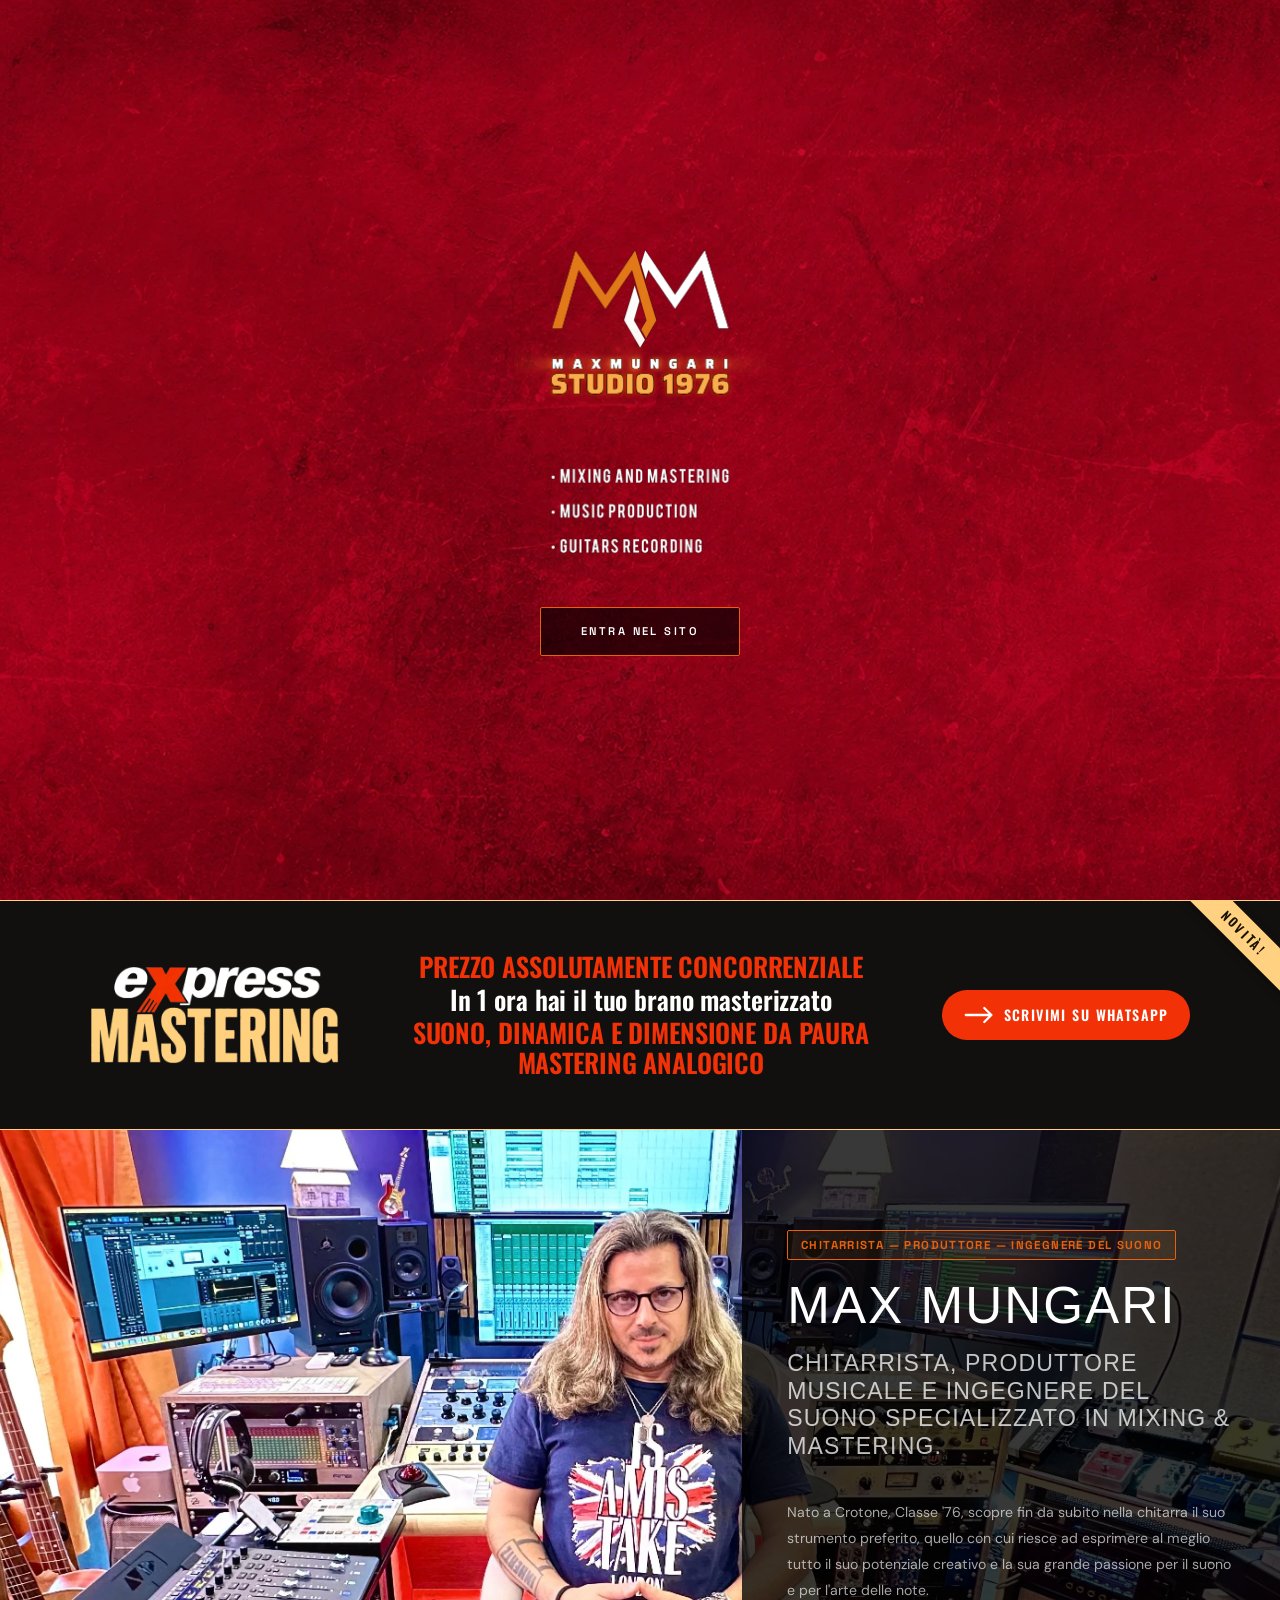
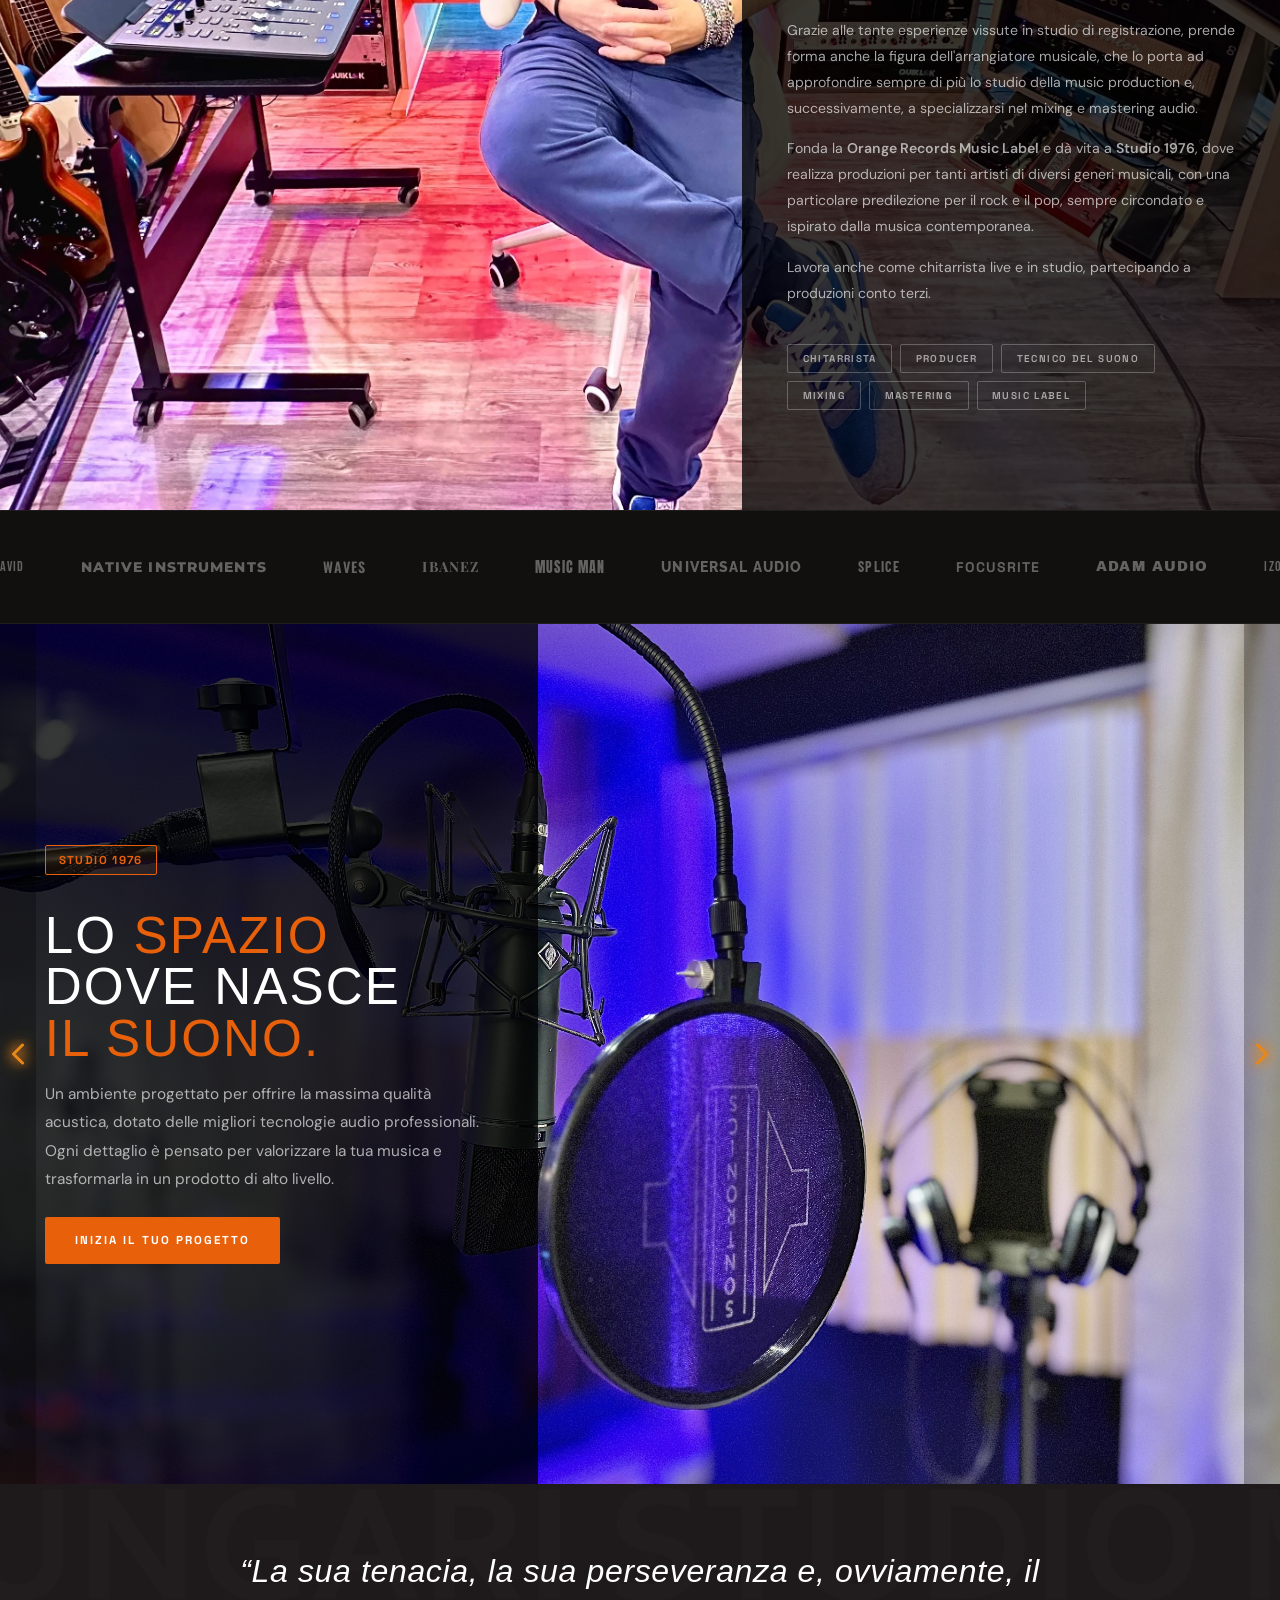
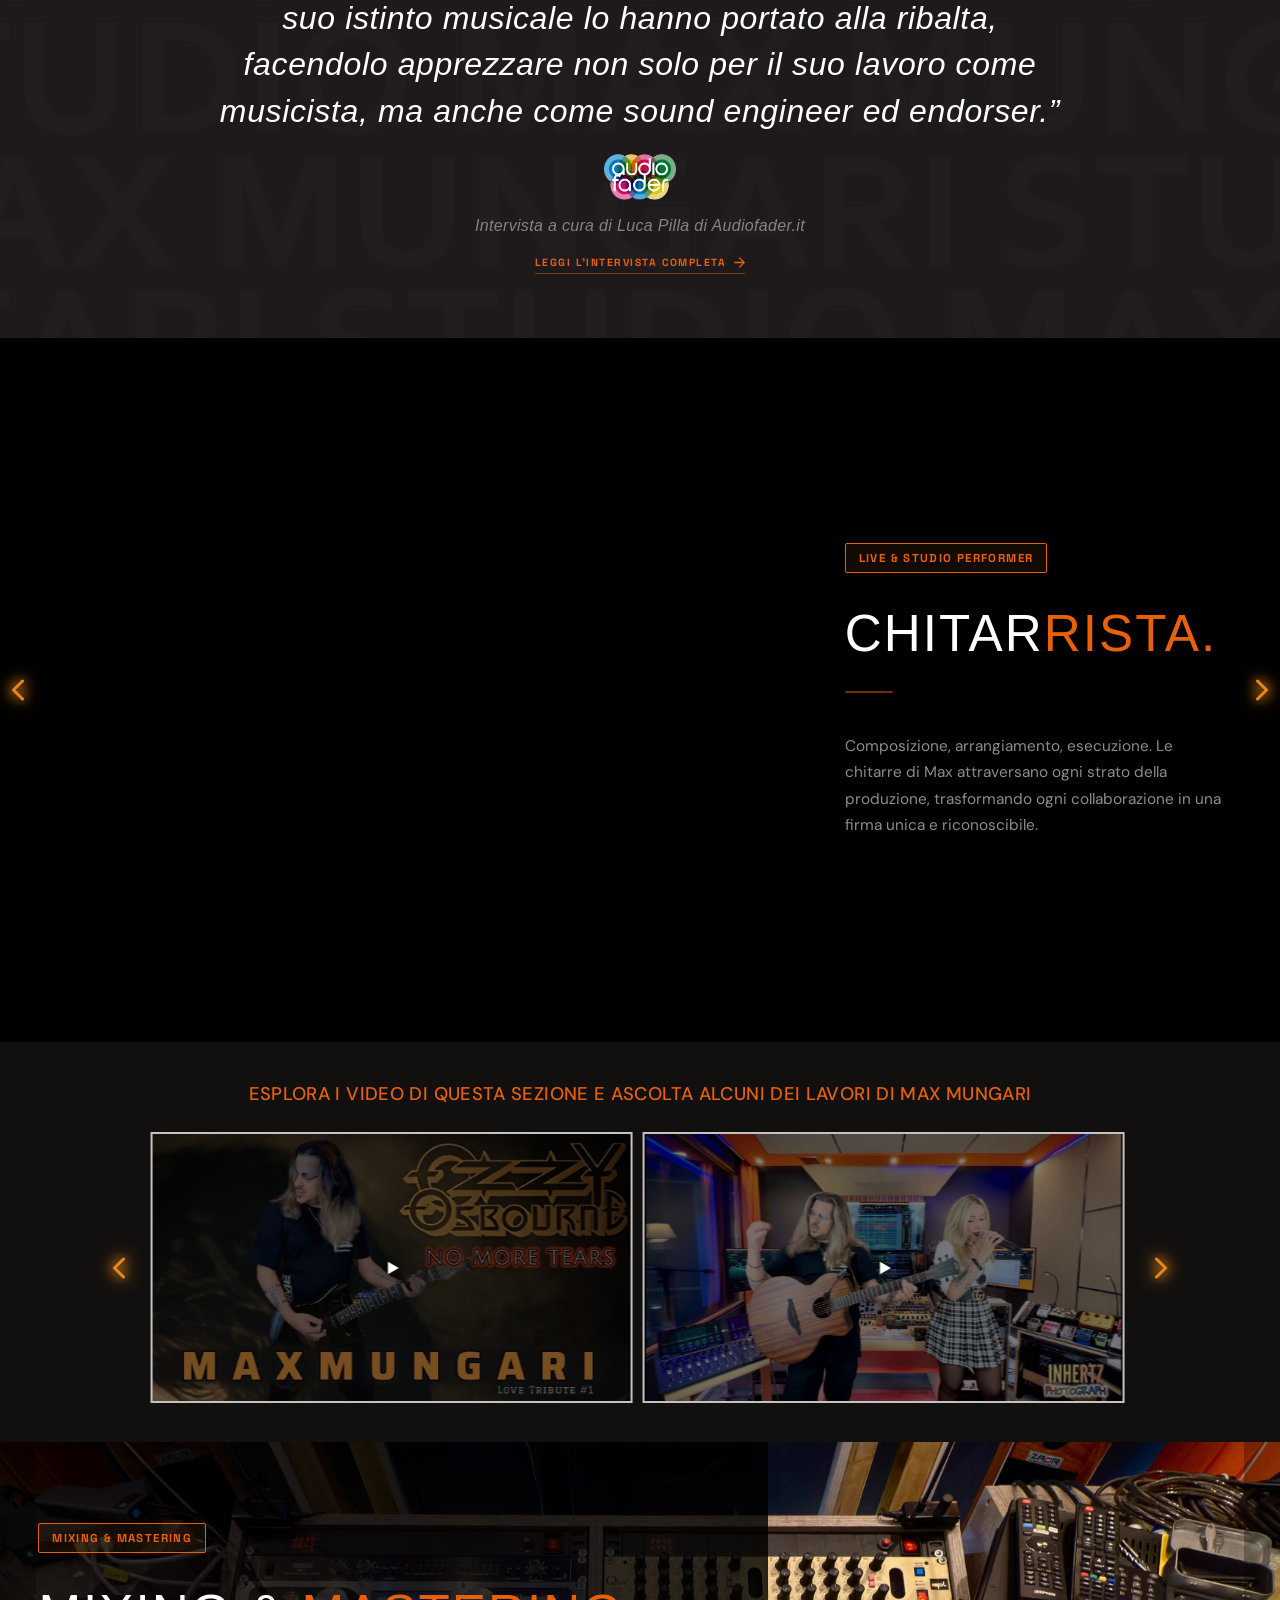
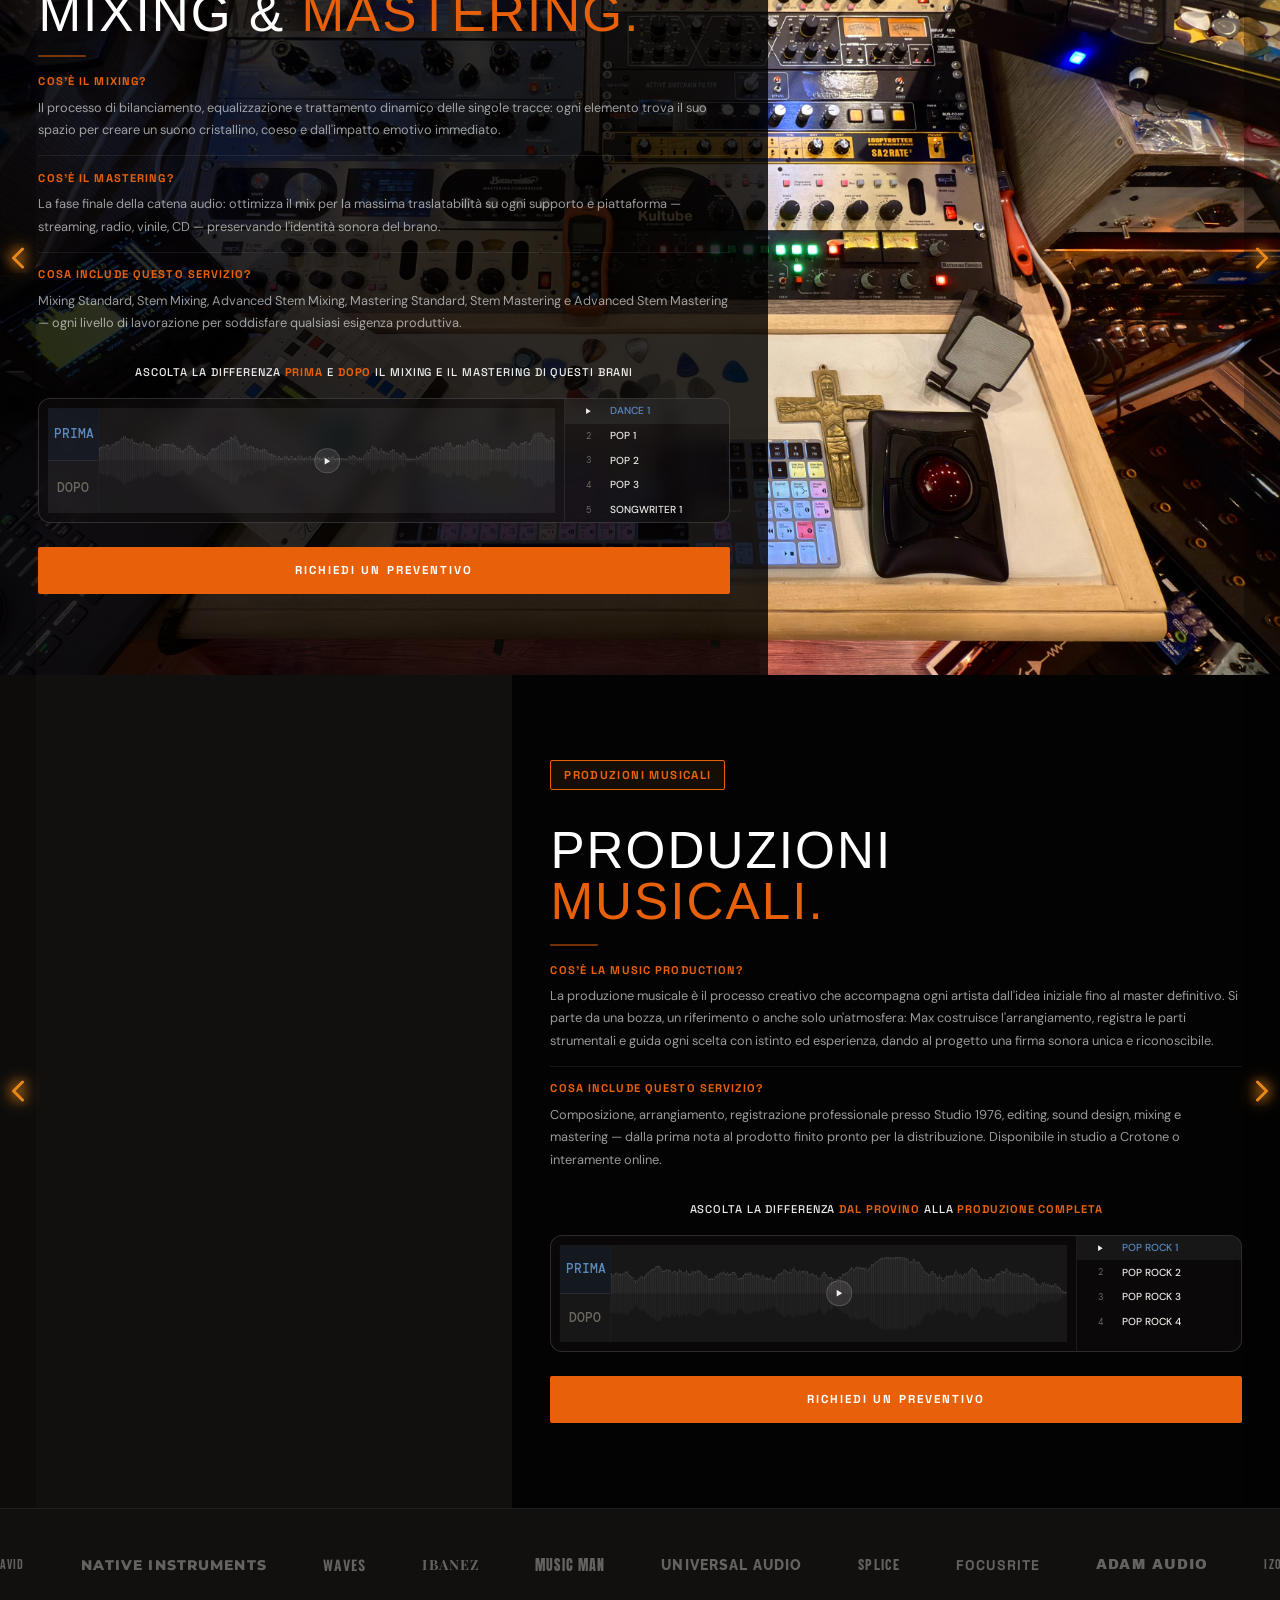
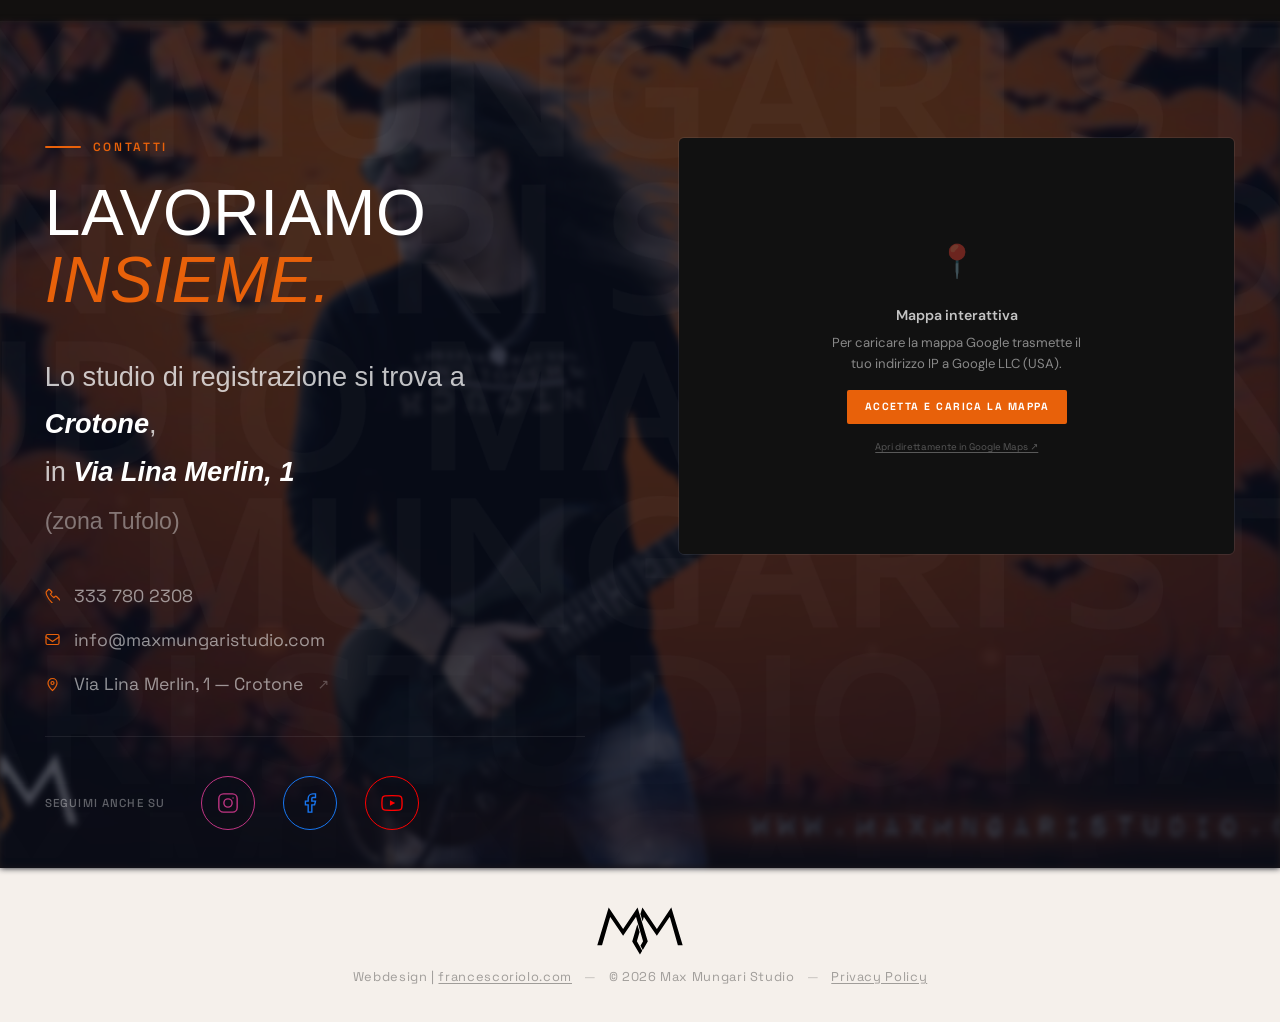
==== commit 817f6c52: "Aggiunta News Stripe Aggiunta Modale News Aggiunti nuovi asset grafici Modificato ENG" ====
--- a/index.html
+++ b/index.html
@@ -167,7 +167,7 @@
   <!-- Audio ABC player (Mixing/Mastering/Produzioni) —
        tracks caricate dinamicamente da /music-assets/tracks.json -->
 
-  <link rel="stylesheet" href="style.min.css?v=20260928d" />
+  <link rel="stylesheet" href="style.min.css?v=20260928h" />
 
 
   <!-- Preload immagine hero principale -->
@@ -358,6 +358,7 @@
        STRIP EXPRESS MASTERING
   ============================== -->
   <div class="xs-strip" id="express-strip" aria-label="Express Mastering">
+    <span class="xs-ribbon" aria-hidden="true">Novit&agrave;!</span>
     <div class="container">
       <div class="xs-inner reveal">
         <img class="xs-logo" src="newassets/express-logo-light.webp" alt="Express Mastering" width="1120" height="439" loading="lazy" decoding="async" />
@@ -956,7 +957,7 @@
     </div>
   </footer>
 
-  <script src="main.min.js?v=20260928d" defer></script>
+  <script src="main.min.js?v=20260928h" defer></script>
 
   <script>
   /* ── Google Maps consent gate ── */
@@ -989,7 +990,7 @@
   <span id="wa-btn-label">Scrivimi su WhatsApp</span>
 </a>
 <script src="music-assets/tracks.js"></script>
-<script src="abc-player.min.js?v=20260928d" defer></script>
+<script src="abc-player.min.js?v=20260928h" defer></script>
 <script>
 document.addEventListener('DOMContentLoaded', function() {
   var all = window.ABC_TRACKS || [];
--- a/style.min.css
+++ b/style.min.css
@@ -1,2 +1,2 @@
 @font-face{font-family:'Anton';font-style:normal;font-weight:400;font-display:swap;src:url(newassets/fonts/anton-400-latin-ext.woff2) format('woff2');unicode-range:U+0100-02BA,U+02BD-02C5,U+02C7-02CC,U+02CE-02D7,U+02DD-02FF,U+0304,U+0308,U+0329,U+1D00-1DBF,U+1E00-1E9F,U+1EF2-1EFF,U+2020,U+20A0-20AB,U+20AD-20C0,U+2113,U+2C60-2C7F,U+A720-A7FF}@font-face{font-family:'Anton';font-style:normal;font-weight:400;font-display:swap;src:url(newassets/fonts/anton-400-latin.woff2) format('woff2');unicode-range:U+0000-00FF,U+0131,U+0152-0153,U+02BB-02BC,U+02C6,U+02DA,U+02DC,U+0304,U+0308,U+0329,U+2000-206F,U+20AC,U+2122,U+2191,U+2193,U+2212,U+2215,U+FEFF,U+FFFD}@font-face{font-family:'Archivo Black';font-style:normal;font-weight:400;font-display:swap;src:url(newassets/fonts/archivo-black-400-latin-ext.woff2) format('woff2');unicode-range:U+0100-02BA,U+02BD-02C5,U+02C7-02CC,U+02CE-02D7,U+02DD-02FF,U+0304,U+0308,U+0329,U+1D00-1DBF,U+1E00-1E9F,U+1EF2-1EFF,U+2020,U+20A0-20AB,U+20AD-20C0,U+2113,U+2C60-2C7F,U+A720-A7FF}@font-face{font-family:'Archivo Black';font-style:normal;font-weight:400;font-display:swap;src:url(newassets/fonts/archivo-black-400-latin.woff2) format('woff2');unicode-range:U+0000-00FF,U+0131,U+0152-0153,U+02BB-02BC,U+02C6,U+02DA,U+02DC,U+0304,U+0308,U+0329,U+2000-206F,U+20AC,U+2122,U+2191,U+2193,U+2212,U+2215,U+FEFF,U+FFFD}@font-face{font-family:'Barlow Condensed';font-style:normal;font-weight:700;font-display:swap;src:url(newassets/fonts/barlow-condensed-700-latin-ext.woff2) format('woff2');unicode-range:U+0100-02BA,U+02BD-02C5,U+02C7-02CC,U+02CE-02D7,U+02DD-02FF,U+0304,U+0308,U+0329,U+1D00-1DBF,U+1E00-1E9F,U+1EF2-1EFF,U+2020,U+20A0-20AB,U+20AD-20C0,U+2113,U+2C60-2C7F,U+A720-A7FF}@font-face{font-family:'Barlow Condensed';font-style:normal;font-weight:700;font-display:swap;src:url(newassets/fonts/barlow-condensed-700-latin.woff2) format('woff2');unicode-range:U+0000-00FF,U+0131,U+0152-0153,U+02BB-02BC,U+02C6,U+02DA,U+02DC,U+0304,U+0308,U+0329,U+2000-206F,U+20AC,U+2122,U+2191,U+2193,U+2212,U+2215,U+FEFF,U+FFFD}@font-face{font-family:'Bebas Neue';font-style:normal;font-weight:400;font-display:swap;src:url(newassets/fonts/bebas-neue-400-latin-ext.woff2) format('woff2');unicode-range:U+0100-02BA,U+02BD-02C5,U+02C7-02CC,U+02CE-02D7,U+02DD-02FF,U+0304,U+0308,U+0329,U+1D00-1DBF,U+1E00-1E9F,U+1EF2-1EFF,U+2020,U+20A0-20AB,U+20AD-20C0,U+2113,U+2C60-2C7F,U+A720-A7FF}@font-face{font-family:'Bebas Neue';font-style:normal;font-weight:400;font-display:swap;src:url(newassets/fonts/bebas-neue-400-latin.woff2) format('woff2');unicode-range:U+0000-00FF,U+0131,U+0152-0153,U+02BB-02BC,U+02C6,U+02DA,U+02DC,U+0304,U+0308,U+0329,U+2000-206F,U+20AC,U+2122,U+2191,U+2193,U+2212,U+2215,U+FEFF,U+FFFD}@font-face{font-family:'DM Mono';font-style:normal;font-weight:400;font-display:swap;src:url(newassets/fonts/dm-mono-400-latin-ext.woff2) format('woff2');unicode-range:U+0100-02BA,U+02BD-02C5,U+02C7-02CC,U+02CE-02D7,U+02DD-02FF,U+0304,U+0308,U+0329,U+1D00-1DBF,U+1E00-1E9F,U+1EF2-1EFF,U+2020,U+20A0-20AB,U+20AD-20C0,U+2113,U+2C60-2C7F,U+A720-A7FF}@font-face{font-family:'DM Mono';font-style:normal;font-weight:400;font-display:swap;src:url(newassets/fonts/dm-mono-400-latin.woff2) format('woff2');unicode-range:U+0000-00FF,U+0131,U+0152-0153,U+02BB-02BC,U+02C6,U+02DA,U+02DC,U+0304,U+0308,U+0329,U+2000-206F,U+20AC,U+2122,U+2191,U+2193,U+2212,U+2215,U+FEFF,U+FFFD}@font-face{font-family:'DM Mono';font-style:normal;font-weight:500;font-display:swap;src:url(newassets/fonts/dm-mono-500-latin-ext.woff2) format('woff2');unicode-range:U+0100-02BA,U+02BD-02C5,U+02C7-02CC,U+02CE-02D7,U+02DD-02FF,U+0304,U+0308,U+0329,U+1D00-1DBF,U+1E00-1E9F,U+1EF2-1EFF,U+2020,U+20A0-20AB,U+20AD-20C0,U+2113,U+2C60-2C7F,U+A720-A7FF}@font-face{font-family:'DM Mono';font-style:normal;font-weight:500;font-display:swap;src:url(newassets/fonts/dm-mono-500-latin.woff2) format('woff2');unicode-range:U+0000-00FF,U+0131,U+0152-0153,U+02BB-02BC,U+02C6,U+02DA,U+02DC,U+0304,U+0308,U+0329,U+2000-206F,U+20AC,U+2122,U+2191,U+2193,U+2212,U+2215,U+FEFF,U+FFFD}@font-face{font-family:'DM Sans';font-style:italic;font-weight:300 400;font-display:swap;src:url(newassets/fonts/dm-sans-italic-latin-ext.woff2) format('woff2');unicode-range:U+0100-02BA,U+02BD-02C5,U+02C7-02CC,U+02CE-02D7,U+02DD-02FF,U+0304,U+0308,U+0329,U+1D00-1DBF,U+1E00-1E9F,U+1EF2-1EFF,U+2020,U+20A0-20AB,U+20AD-20C0,U+2113,U+2C60-2C7F,U+A720-A7FF}@font-face{font-family:'DM Sans';font-style:italic;font-weight:300 400;font-display:swap;src:url(newassets/fonts/dm-sans-italic-latin.woff2) format('woff2');unicode-range:U+0000-00FF,U+0131,U+0152-0153,U+02BB-02BC,U+02C6,U+02DA,U+02DC,U+0304,U+0308,U+0329,U+2000-206F,U+20AC,U+2122,U+2191,U+2193,U+2212,U+2215,U+FEFF,U+FFFD}@font-face{font-family:'DM Sans';font-style:normal;font-weight:300 600;font-display:swap;src:url(newassets/fonts/dm-sans-normal-latin-ext.woff2) format('woff2');unicode-range:U+0100-02BA,U+02BD-02C5,U+02C7-02CC,U+02CE-02D7,U+02DD-02FF,U+0304,U+0308,U+0329,U+1D00-1DBF,U+1E00-1E9F,U+1EF2-1EFF,U+2020,U+20A0-20AB,U+20AD-20C0,U+2113,U+2C60-2C7F,U+A720-A7FF}@font-face{font-family:'DM Sans';font-style:normal;font-weight:300 600;font-display:swap;src:url(newassets/fonts/dm-sans-normal-latin.woff2) format('woff2');unicode-range:U+0000-00FF,U+0131,U+0152-0153,U+02BB-02BC,U+02C6,U+02DA,U+02DC,U+0304,U+0308,U+0329,U+2000-206F,U+20AC,U+2122,U+2191,U+2193,U+2212,U+2215,U+FEFF,U+FFFD}@font-face{font-family:'Montserrat';font-style:normal;font-weight:800;font-display:swap;src:url(newassets/fonts/montserrat-800-latin-ext.woff2) format('woff2');unicode-range:U+0100-02BA,U+02BD-02C5,U+02C7-02CC,U+02CE-02D7,U+02DD-02FF,U+0304,U+0308,U+0329,U+1D00-1DBF,U+1E00-1E9F,U+1EF2-1EFF,U+2020,U+20A0-20AB,U+20AD-20C0,U+2113,U+2C60-2C7F,U+A720-A7FF}@font-face{font-family:'Montserrat';font-style:normal;font-weight:800;font-display:swap;src:url(newassets/fonts/montserrat-800-latin.woff2) format('woff2');unicode-range:U+0000-00FF,U+0131,U+0152-0153,U+02BB-02BC,U+02C6,U+02DA,U+02DC,U+0304,U+0308,U+0329,U+2000-206F,U+20AC,U+2122,U+2191,U+2193,U+2212,U+2215,U+FEFF,U+FFFD}@font-face{font-family:'Oswald';font-style:normal;font-weight:600;font-display:swap;src:url(newassets/fonts/oswald-600-latin-ext.woff2) format('woff2');unicode-range:U+0100-02BA,U+02BD-02C5,U+02C7-02CC,U+02CE-02D7,U+02DD-02FF,U+0304,U+0308,U+0329,U+1D00-1DBF,U+1E00-1E9F,U+1EF2-1EFF,U+2020,U+20A0-20AB,U+20AD-20C0,U+2113,U+2C60-2C7F,U+A720-A7FF}@font-face{font-family:'Oswald';font-style:normal;font-weight:600;font-display:swap;src:url(newassets/fonts/oswald-600-latin.woff2) format('woff2');unicode-range:U+0000-00FF,U+0131,U+0152-0153,U+02BB-02BC,U+02C6,U+02DA,U+02DC,U+0304,U+0308,U+0329,U+2000-206F,U+20AC,U+2122,U+2191,U+2193,U+2212,U+2215,U+FEFF,U+FFFD}@font-face{font-family:'Playfair Display';font-style:normal;font-weight:700;font-display:swap;src:url(newassets/fonts/playfair-700-latin-ext.woff2) format('woff2');unicode-range:U+0100-02BA,U+02BD-02C5,U+02C7-02CC,U+02CE-02D7,U+02DD-02FF,U+0304,U+0308,U+0329,U+1D00-1DBF,U+1E00-1E9F,U+1EF2-1EFF,U+2020,U+20A0-20AB,U+20AD-20C0,U+2113,U+2C60-2C7F,U+A720-A7FF}@font-face{font-family:'Playfair Display';font-style:normal;font-weight:700;font-display:swap;src:url(newassets/fonts/playfair-700-latin.woff2) format('woff2');unicode-range:U+0000-00FF,U+0131,U+0152-0153,U+02BB-02BC,U+02C6,U+02DA,U+02DC,U+0304,U+0308,U+0329,U+2000-206F,U+20AC,U+2122,U+2191,U+2193,U+2212,U+2215,U+FEFF,U+FFFD}@font-face{font-family:'Raleway';font-style:normal;font-weight:800;font-display:swap;src:url(newassets/fonts/raleway-800-latin-ext.woff2) format('woff2');unicode-range:U+0100-02BA,U+02BD-02C5,U+02C7-02CC,U+02CE-02D7,U+02DD-02FF,U+0304,U+0308,U+0329,U+1D00-1DBF,U+1E00-1E9F,U+1EF2-1EFF,U+2020,U+20A0-20AB,U+20AD-20C0,U+2113,U+2C60-2C7F,U+A720-A7FF}@font-face{font-family:'Raleway';font-style:normal;font-weight:800;font-display:swap;src:url(newassets/fonts/raleway-800-latin.woff2) format('woff2');unicode-range:U+0000-00FF,U+0131,U+0152-0153,U+02BB-02BC,U+02C6,U+02DA,U+02DC,U+0304,U+0308,U+0329,U+2000-206F,U+20AC,U+2122,U+2191,U+2193,U+2212,U+2215,U+FEFF,U+FFFD}@font-face{font-family:'Space Grotesk';font-style:normal;font-weight:300 700;font-display:swap;src:url(newassets/fonts/space-grotesk-latin-ext.woff2) format('woff2');unicode-range:U+0100-02BA,U+02BD-02C5,U+02C7-02CC,U+02CE-02D7,U+02DD-02FF,U+0304,U+0308,U+0329,U+1D00-1DBF,U+1E00-1E9F,U+1EF2-1EFF,U+2020,U+20A0-20AB,U+20AD-20C0,U+2113,U+2C60-2C7F,U+A720-A7FF}@font-face{font-family:'Space Grotesk';font-style:normal;font-weight:300 700;font-display:swap;src:url(newassets/fonts/space-grotesk-latin.woff2) format('woff2');unicode-range:U+0000-00FF,U+0131,U+0152-0153,U+02BB-02BC,U+02C6,U+02DA,U+02DC,U+0304,U+0308,U+0329,U+2000-206F,U+20AC,U+2122,U+2191,U+2193,U+2212,U+2215,U+FEFF,U+FFFD}*,*::before,*::after{box-sizing:border-box;margin:0;padding:0}:root{--studio-black:#12100f;--studio-deep:#1e1a1c;--studio-dark:#2e2628;--studio-mid:#4a3f42;--studio-warm:#a08060;--studio-light:#c4a882;--orange:#e8610a;--orange-light:#ff7a28;--orange-glow:rgba(232,97,10,0.18);--white:#ffffff;--off-white:#f5f0eb;--light-surface:#ede8e2;--mid-gray:#a09090;--navy:var(--studio-deep);--navy-mid:var(--studio-dark);--navy-light:var(--studio-mid);--light-gray:var(--light-surface);--text-dark:var(--studio-black);--text-body:#2e2628;--text-muted:#7a6a6a;--font-display:'Arial Narrow', Arial, sans-serif;--font-ui:'Space Grotesk', system-ui, sans-serif;--font-body:'DM Sans', system-ui, sans-serif;--space-xs:clamp(0.5rem,  0.8vw,  1rem);--space-sm:clamp(1rem,    1.5vw,  2rem);--space-md:clamp(2rem,    3vw,    4rem);--space-lg:clamp(4rem,    6vw,    8rem);--space-xl:clamp(6rem,    9vw,   12rem);--max-w:2200px;--gutter:clamp(1.25rem, 3.5vw, 6rem);--nav-h:72px;--dur-fast:0.18s;--dur-med:0.35s;--dur-slow:0.65s;--ease-expo:cubic-bezier(0.16, 1, 0.3, 1);--ease-inout:cubic-bezier(0.4, 0, 0.2, 1)}html{font-size:16px;scroll-behavior:smooth;overflow-x:hidden;max-width:100%;scrollbar-gutter:stable}body{font-family:var(--font-body);background:var(--studio-deep);color:var(--white);line-height:1.6;-webkit-font-smoothing:antialiased;overflow-x:hidden;max-width:100%;position:relative}body.intro-visible,html.intro-visible{overflow:hidden;scrollbar-width:none}body.intro-visible::-webkit-scrollbar,html.intro-visible::-webkit-scrollbar{display:none}a{color:inherit;text-decoration:none}img,video{display:block;max-width:100%}ul{list-style:none}section,.statement-bar,.brand-strip,footer{overflow-x:clip;max-width:100%}button{cursor:pointer;font:inherit}.container{width:100%;max-width:var(--max-w);margin-inline:auto;padding-inline:var(--gutter)}.section-title{font-family:var(--font-display);font-size:clamp(2.8rem, 4vw, 5rem);font-weight:400;line-height:1;color:var(--navy);letter-spacing:.04em;text-transform:uppercase}.section-title em{font-style:normal;color:var(--orange)}.label-row{display:flex;align-items:center;gap:.75rem;margin-bottom:1.5rem}.label-row .label{margin:0}.label-row .svi-badge{margin:0}.label-row .divider{margin:0;width:36px}.divider{width:36px;height:2px;background:var(--orange);margin-block:1rem 1.5rem;border-radius:2px}.reveal{opacity:0;transform:translateY(28px);transition:opacity var(--dur-slow) var(--ease-expo),transform var(--dur-slow) var(--ease-expo)}.reveal.visible{opacity:1;transform:none}.reveal-left{opacity:0;transform:translateX(-24px);transition:opacity var(--dur-slow) var(--ease-expo),transform var(--dur-slow) var(--ease-expo)}.reveal-left.visible{opacity:1;transform:none}.reveal-right{opacity:0;transform:translateX(24px);transition:opacity var(--dur-slow) var(--ease-expo),transform var(--dur-slow) var(--ease-expo)}.reveal-right.visible{opacity:1;transform:none}@media (max-width:767px){.reveal-left{transform:translateX(0);opacity:0}.reveal-right{transform:translateX(0);opacity:0}}.d1{transition-delay:0.08s}.d2{transition-delay:0.18s}.d3{transition-delay:0.30s}.d4{transition-delay:0.44s}.label{font-family:var(--font-ui);font-size:.744rem;font-weight:600;letter-spacing:.22em;text-transform:uppercase;color:var(--orange)}html{scrollbar-width:thin;scrollbar-color:var(--orange) var(--studio-black)}::-webkit-scrollbar{width:6px}::-webkit-scrollbar-track{background:var(--studio-black)}::-webkit-scrollbar-thumb{background:var(--orange);border-radius:3px}::-webkit-scrollbar-thumb:hover{background:var(--orange-light)}#navbar{position:fixed;top:0;left:0;right:0;z-index:1000;height:var(--nav-h);display:flex;align-items:center;padding-inline:var(--gutter);background:#fff0;border-bottom:1px solid #fff0;transition:background var(--dur-med) var(--ease-inout),box-shadow var(--dur-med) var(--ease-inout),border-color var(--dur-med)}#navbar.scrolled{background:rgb(255 255 255 / .96);backdrop-filter:blur(16px) saturate(180%);-webkit-backdrop-filter:blur(16px) saturate(180%);border-bottom-color:var(--mid-gray);box-shadow:0 1px 24px rgb(18 16 15 / .1)}.nav-inner{width:100%;max-width:var(--max-w);margin-inline:auto;display:flex;align-items:center;justify-content:space-between}.logo-flip-wrap{position:relative;height:38px;display:inline-flex;align-items:center}.logo-flip-inner{position:relative;width:auto;height:38px;transition:opacity 0.25s}.logo-flip-inner.logo-dark{position:absolute;top:0;left:0;opacity:0;pointer-events:none}#navbar.scrolled .logo-flip-inner.logo-light{opacity:0;pointer-events:none}#navbar.scrolled .logo-flip-inner.logo-dark{opacity:1;pointer-events:auto}.logo-front,.logo-back{display:block;height:38px;width:auto;shape-rendering:geometricPrecision;image-rendering:high-quality}.logo-front{position:relative}.logo-back{position:absolute;top:0;left:0;opacity:0}.nav-logo:hover .logo-flip-wrap{opacity:.85}.nav-links{display:flex;align-items:center;gap:clamp(1.5rem, 2.5vw, 2.5rem);list-style:none}.lang-switch{display:flex;align-items:center;gap:.25rem;font-family:var(--font-ui);font-size:.65rem;font-weight:600;letter-spacing:.1em;list-style:none}.lang-active{color:var(--orange)}.lang-sep{color:rgb(255 255 255 / .25)}.lang-other{color:rgb(255 255 255 / .45);transition:color var(--dur-fast)}.lang-other:hover{color:var(--white)}#navbar.scrolled .lang-sep{color:rgb(0 0 0 / .2)}#navbar.scrolled .lang-other{color:rgb(0 0 0 / .35)}#navbar.scrolled .lang-other:hover{color:var(--text-body)}.nav-mobile .lang-switch{font-size:1.2rem;gap:.5rem}.nav-mobile .lang-sep{color:rgb(255 255 255 / .2)}.nav-links a{font-family:var(--font-ui);font-size:.7rem;font-weight:500;letter-spacing:.1em;text-transform:uppercase;color:var(--white);position:relative;transition:color var(--dur-fast)}#navbar.scrolled .nav-links a{color:var(--text-body)}.nav-links a::after{content:'';position:absolute;bottom:-3px;left:0;width:0;height:2px;background:var(--orange);border-radius:1px;transition:width var(--dur-med) var(--ease-expo)}.nav-links a:hover{color:var(--orange)!important}.nav-links a:hover::after{width:100%}.nav-cta{font-family:var(--font-ui)!important;font-size:0.68rem!important;font-weight:700!important;letter-spacing:0.1em!important;text-transform:uppercase!important;color:var(--white)!important;background:var(--orange);padding:.55rem 1.4rem!important;border-radius:3px;transition:background var(--dur-fast),transform var(--dur-fast)!important}.nav-cta::after{display:none!important}.nav-cta:hover{background:var(--orange-light)!important;color:var(--white)!important;transform:translateY(-1px)}.nav-hamburger{display:none;flex-direction:column;gap:5px;cursor:pointer;background:none;border:none;padding:4px}.nav-hamburger span{display:block;width:24px;height:2px;background:var(--white);border-radius:2px;transition:transform var(--dur-med) var(--ease-expo),opacity var(--dur-fast)}#navbar.scrolled .nav-hamburger span{background:var(--navy)}.nav-hamburger.open span:nth-child(1){transform:rotate(45deg) translate(5px,5px)}.nav-hamburger.open span:nth-child(2){opacity:0}.nav-hamburger.open span:nth-child(3){transform:rotate(-45deg) translate(5px,-5px)}.nav-mobile{position:fixed;inset:0;z-index:999;background:var(--navy);display:flex;flex-direction:column;align-items:center;justify-content:center;gap:2.5rem;opacity:0;pointer-events:none;transition:opacity var(--dur-med) var(--ease-inout)}.nav-mobile.open{opacity:1;pointer-events:all}@media (max-width:767px){.nav-links{display:none}.nav-hamburger{display:flex}#navbar.menu-open{background:transparent!important;box-shadow:none!important;border-color:transparent!important}#navbar.menu-open .nav-logo{opacity:0;pointer-events:none}#navbar.menu-open .nav-hamburger{position:relative;z-index:1001}}.nav-mobile a{font-family:var(--font-display);font-size:clamp(2rem, 7vw, 3rem);text-transform:uppercase;font-weight:400;color:var(--white);transition:color var(--dur-fast)}.nav-mobile a:hover{color:var(--orange)}@media (max-width:767px) and (max-height:700px){.nav-mobile{gap:clamp(0.5rem, 2vh, 1.5rem);padding:2rem 0;overflow-y:auto}.nav-mobile a{font-size:clamp(1.1rem, 4.5vh, 2rem)}}#intro-screen{position:fixed;inset:0;z-index:9999;background-color:var(--studio-black);background-image:linear-gradient(rgb(0 0 0 / .15),rgb(0 0 0 / .15)),url(newassets/TextureBG.webp);background-size:cover;background-position:center;display:flex;flex-direction:column;align-items:center;justify-content:center;gap:3rem}#intro-screen::before{content:'';position:absolute;inset:0;background:none;pointer-events:none;z-index:0}#intro-screen>*{position:relative;z-index:1}@media (max-width:767px){#intro-screen::before{background-image:url(newassets/filigranaMobilei.png)}}.intro-logo-wrap{display:flex;align-items:center;justify-content:center}.intro-logo-inner{width:clamp(162.5px, 25.25vw, 252.5px);will-change:filter,transform,opacity}@media (max-width:767px){.intro-logo-inner{width:clamp(272.5px, 42.375vw, 423.75px)}}@media (min-width:2560px){.intro-logo-inner{width:clamp(252.5px, 16.25vw, 403.75px)}}.intro-logo-inner svg,.intro-logo-inner img.intro-logo-svg{display:block;width:100%;height:auto;mix-blend-mode:multiply;shape-rendering:geometricPrecision}.intro-svg-topname{font-family:'Arial Narrow','Barlow Condensed',Arial,sans-serif;font-weight:900;font-size:50px;fill:#fff}.intro-svg-title{font-family:'Arial Narrow','Barlow Condensed',Arial,sans-serif;font-weight:700}@keyframes introZoomFlip{0%{transform:scale(1) rotateY(0deg);opacity:1}14%{transform:scale(1.3) rotateY(90deg);opacity:1}28%{transform:scale(1.5) rotateY(180deg);opacity:1}42%{transform:scale(2.8) rotateY(180deg);opacity:.95}58%{transform:scale(4.5) rotateY(180deg);opacity:.65}74%{transform:scale(6) rotateY(180deg);opacity:.25}88%{transform:scale(7.2) rotateY(180deg);opacity:.05}100%{transform:scale(8) rotateY(180deg);opacity:0}}@keyframes neonPulse{0%{filter:drop-shadow(0 0 1px #ffad4d) drop-shadow(0 0 2px #ff8800) drop-shadow(0 0 4px #ff6600);opacity:.7}50%{filter:drop-shadow(0 0 2px #ffad4d) drop-shadow(0 0 6px #ff8800) drop-shadow(0 0 12px #ff6600);opacity:1}100%{filter:drop-shadow(0 0 1px #ffad4d) drop-shadow(0 0 2px #ff8800) drop-shadow(0 0 4px #ff6600);opacity:.7}}.intro-svg-neon{animation:neonPulse 3.2s ease-in-out infinite}@keyframes introScreenGlitch{0%{filter:none;transform:translateX(0)}6%{filter:brightness(1.4) hue-rotate(20deg) saturate(1.5);transform:translateX(3px)}12%{filter:brightness(.7) hue-rotate(-15deg) saturate(2);transform:translateX(-4px)}18%{filter:brightness(1.3) hue-rotate(30deg) saturate(1.8);transform:translateX(2px)}24%{filter:brightness(.85) hue-rotate(-8deg) saturate(1.3);transform:translateX(-2px)}30%{filter:brightness(1.2) hue-rotate(12deg) saturate(1.6);transform:translateX(1px)}38%{filter:none;transform:translateX(0)}100%{filter:none;transform:translateX(0)}}@keyframes introSignal{0%{filter:none;transform:translateX(0);opacity:1;animation-timing-function:steps(1,end)}7%{filter:drop-shadow(-8px 0 0 rgb(255 20 20 / .9)) drop-shadow(8px 0 0 rgb(30 60 255 / .9));transform:translateX(5px);opacity:1;animation-timing-function:steps(1,end)}13%{filter:drop-shadow(-12px 0 0 rgb(255 20 20)) drop-shadow(12px 0 0 rgb(30 60 255));transform:translateX(-5px);opacity:1;animation-timing-function:steps(1,end)}19%{filter:drop-shadow(-6px 0 0 rgb(255 20 20 / .7)) drop-shadow(6px 0 0 rgb(30 60 255 / .7));transform:translateX(3px);opacity:1;animation-timing-function:steps(1,end)}25%{filter:drop-shadow(-10px 0 0 rgb(255 20 20 / .85)) drop-shadow(10px 0 0 rgb(30 60 255 / .85));transform:translateX(-3px);opacity:1;animation-timing-function:steps(1,end)}31%{filter:blur(0);transform:translateX(0) scale(1);opacity:1;animation-timing-function:ease-in}38%{filter:blur(0);transform:translateX(0) scale(1);opacity:1;animation-timing-function:cubic-bezier(.2,0,.8,1)}100%{filter:blur(14px);transform:scale(2.5);opacity:0}}#intro-particles{position:fixed;inset:0;pointer-events:none;z-index:9999}#intro-enter-btn{position:relative;z-index:10;font-family:var(--font-ui);font-size:.7rem;font-weight:600;letter-spacing:.22em;text-transform:uppercase;color:var(--white);background:rgb(0 0 0 / .65);border:1px solid var(--orange);padding:.9rem 2.5rem;border-radius:2px;cursor:pointer;transition:border-color var(--dur-fast),color var(--dur-fast),background var(--dur-fast);animation:btnFadeIn 1.2s var(--ease-expo) 0.6s both}#intro-enter-btn:hover{border-color:var(--orange);color:var(--orange);background:var(--orange-glow)}@keyframes btnFadeIn{from{opacity:0;transform:translateY(12px)}to{opacity:1;transform:none}}.intro-hint{font-family:var(--font-display);font-size:clamp(1.2rem, 2.5vw, 2rem);letter-spacing:.28em;text-transform:uppercase;color:rgb(255 255 255 / .75);animation:hintPulse 2.5s ease-in-out 1.5s infinite;white-space:nowrap}@keyframes hintPulse{0%,100%{opacity:.2}50%{opacity:.55}}#hero{position:relative;min-height:100vh;display:flex;align-items:flex-end;overflow:hidden;background:var(--navy)}@keyframes heroZoom{to{transform:scale(1)}}.hero-carousel{position:absolute;inset:0;z-index:0;overflow:hidden}.hero-slide{position:absolute;inset:0;opacity:0;transition:opacity 0.8s ease;pointer-events:none}.hero-slide.active{opacity:1}.hero-slide.is-video{transition:opacity 0.8s ease}.hero-slide img{width:100%;height:100%;object-fit:cover;object-position:center 25%;transform:scale(1.06);animation:heroZoom 14s var(--ease-expo) forwards}.hero-slide iframe{position:absolute;top:50%;left:50%;transform:translate(-50%,-50%);width:max(100vw, calc(100vh * 16 / 9));height:max(100vh, calc(100vw * 9 / 16));border:none;pointer-events:none}@media (max-width:767px){.hero-slide iframe{width:calc(100vh * 16 / 9);height:100vh;top:50%;left:50%;transform:translate(-50%,-50%)}}.hero-slide::after{content:'';position:absolute;inset:0;background:rgb(18 16 15 / .52);pointer-events:none}.hero-gradient{position:absolute;inset:0;z-index:1;background:linear-gradient(160deg,rgb(18 16 15 / .6) 0%,rgb(18 16 15 / .2) 40%,rgb(18 16 15 / .78) 75%,rgb(18 16 15) 100%)}.hero-gradient::after{content:'';position:absolute;bottom:0;left:0;width:100%;height:40%;background:linear-gradient(to top,rgb(160 128 96 / .08),transparent);pointer-events:none}.hero-stripe{position:absolute;top:0;left:0;width:3px;height:100%;background:linear-gradient(to bottom,var(--orange) 0%,rgb(232 97 10 / .3) 60%,transparent 100%);z-index:2}.hero-content{position:relative;z-index:3;width:100%;max-width:var(--max-w);margin-inline:auto;padding-inline:var(--gutter);padding-bottom:2rem;padding-top:7em}.hero-eyebrow{display:inline-flex;align-items:center;padding-left:8px;gap:.75rem;font-family:var(--font-ui);font-size:.744rem;font-weight:600;letter-spacing:.22em;text-transform:uppercase;color:var(--orange);margin-bottom:1.75rem;opacity:0;animation:fadeUp 1s 0.5s var(--ease-expo) forwards}.hero-eyebrow::before{content:'';display:block;width:28px;height:2px;background:var(--orange);border-radius:1px}.hero-title{font-family:var(--font-display);font-size:clamp(3.5rem, 7vw, 8rem);font-weight:400;line-height:.88;font-synthesis:none;text-rendering:optimizeLegibility;letter-spacing:.06em;text-transform:uppercase;color:var(--white);margin-bottom:2.25rem;max-width:13ch;opacity:0;animation:fadeUp 1.1s 0.75s var(--ease-expo) forwards}.hero-title em{font-style:normal;color:var(--orange)}.hero-subtitle{font-family:var(--font-ui);font-size:clamp(0.45rem, 2.7vw, 0.984rem);font-weight:400;letter-spacing:clamp(0.03em, 0.5vw, 0.16em);text-transform:uppercase;color:rgb(255 255 255 / .5);margin-bottom:3rem;white-space:nowrap;opacity:0;animation:fadeUp 1s 1s var(--ease-expo) forwards}.hero-actions{display:flex;align-items:center;gap:2rem;flex-wrap:wrap;opacity:0;animation:fadeUp 1s 1.2s var(--ease-expo) forwards}.hero-social-strip{display:flex;align-items:center;gap:.75rem;margin-left:auto;overflow:visible;padding:4px}.hero-social-label{font-family:var(--font-ui);font-size:.58rem;font-weight:600;letter-spacing:.18em;text-transform:uppercase;color:rgb(255 255 255 / .35);white-space:nowrap;margin-right:.25rem}.hero-social-strip .social-icon{width:51px;height:51px;border-color:rgb(255 255 255 / .3)!important;color:rgb(255 255 255 / .7)!important}.hero-social-strip .social-icon:hover{border-color:rgb(255 255 255 / .9)!important;color:#fff!important;background:rgb(255 255 255 / .12)!important;transform:translateY(-3px)}.hero-social-strip .social-icon svg{width:18px;height:18px}.btn-primary{font-family:var(--font-ui);font-size:.7rem;font-weight:700;letter-spacing:.12em;text-transform:uppercase;color:var(--white);background:var(--orange);padding:1rem 2.25rem;border-radius:3px;display:inline-flex;align-items:center;gap:.65rem;transition:background var(--dur-fast),transform var(--dur-fast),box-shadow var(--dur-fast)}.btn-primary:hover{background:var(--orange-light);transform:translateY(-2px);box-shadow:0 12px 32px rgb(232 97 10 / .35)}.btn-ghost{font-family:var(--font-ui);font-size:.7rem;font-weight:500;letter-spacing:.12em;text-transform:uppercase;color:rgb(255 255 255 / .6);display:inline-flex;align-items:center;gap:.5rem;border-bottom:1px solid rgb(255 255 255 / .25);padding-bottom:2px;transition:color var(--dur-fast),border-color var(--dur-fast)}.btn-ghost:hover{color:var(--white);border-color:var(--white)}@keyframes fadeUp{from{opacity:0;transform:translateY(22px)}to{opacity:1;transform:none}}@keyframes fadeIn{to{opacity:1}}.statement-bar{background:var(--studio-black);border-top:1px solid rgb(160 128 96 / .15);border-bottom:1px solid rgb(160 128 96 / .15)}.statement-bar-inner{display:flex}.statement-item{flex:1;padding:clamp(2rem, 4vw, 3rem) var(--gutter);border-right:1px solid rgb(160 128 96 / .1);display:flex;align-items:center;gap:1.25rem}.statement-item:last-child{border-right:none}@media (max-width:767px){.statement-bar-inner{display:grid;grid-template-columns:1fr 1fr}.statement-item{border-right:1px solid rgb(160 128 96 / .1);border-bottom:1px solid rgb(160 128 96 / .1);padding:1.75rem 1.25rem}.statement-item:nth-child(2n){border-right:none}.statement-item:nth-last-child(-n+2){border-bottom:none}}@media (max-width:378px){.statement-item{flex-direction:column;align-items:flex-start;gap:.35rem;padding:1.25rem .9rem}}.statement-number{font-family:var(--font-display);font-size:clamp(2.2rem, 4vw, 3.5rem);font-weight:400;color:var(--studio-light);line-height:1;flex-shrink:0}.statement-label{font-family:var(--font-ui);font-size:.68rem;font-weight:500;letter-spacing:.08em;text-transform:uppercase;color:rgb(196 168 130 / .5);line-height:1.5}#bio{background:var(--studio-black);padding-block:0;position:relative}.bio-fullimg{position:relative;width:100%;min-height:clamp(600px, 85vw, 980px);overflow:hidden}.bio-fullimg>img{position:absolute;inset:0;width:100%;height:100%;object-fit:cover;object-position:center top;display:block;transition:opacity 1.2s ease-in-out}.bio-fullimg .bio-img-main{opacity:1}.bio-fullimg .bio-img-alt{opacity:0}.bio-fullimg.show-alt .bio-img-main{opacity:0}.bio-fullimg.show-alt .bio-img-alt{opacity:1}@media (max-width:767px){.bio-img-alt{display:block;position:absolute;top:0;left:0;right:0;height:56vw;z-index:1}}.carousel-dots{position:absolute;bottom:12px;left:50%;transform:translateX(-50%);display:flex;gap:8px;z-index:10}.carousel-dot{width:8px;height:8px;border-radius:50%;background:rgb(255 255 255 / .3);border:1.5px solid rgb(255 255 255 / .55);cursor:pointer;padding:0;transition:background 0.3s ease,border-color 0.3s ease}.carousel-dot.active{background:var(--orange);border-color:var(--orange)}.bio-fullimg .carousel-dots{left:2rem;transform:none}.svc-carousel-dots{display:none}@media (max-width:767px){.bio-fullimg .carousel-dots{display:none}.svc-carousel-dots{display:none}}.bio-carousel-prev,.bio-carousel-next,.studio-carousel-prev,.studio-carousel-next,.svc-carousel-prev,.svc-carousel-next,.lavori-carousel-prev,.lavori-carousel-next{position:absolute;top:0;bottom:0;z-index:10;width:36px;background:rgb(0 0 0 / .28);border:none;border-radius:0;display:flex;align-items:center;justify-content:center;cursor:pointer;transition:background 0.2s;padding:0}.bio-carousel-prev{left:0}.bio-carousel-next{right:0}.studio-carousel-prev{left:0}.studio-carousel-next{right:0}.svc-carousel-prev{left:0}.svc-carousel-next{right:0}.lavori-carousel-prev{left:0}.lavori-carousel-next{right:0}.bio-carousel-prev svg path,.bio-carousel-next svg path,.studio-carousel-prev svg path,.studio-carousel-next svg path,.svc-carousel-prev svg path,.svc-carousel-next svg path,.lavori-carousel-prev svg path,.lavori-carousel-next svg path{stroke:#e8871a;filter:drop-shadow(0 0 4px #e8871a)}.bio-carousel-prev svg,.bio-carousel-next svg,.studio-carousel-prev svg,.studio-carousel-next svg,.svc-carousel-prev svg,.svc-carousel-next svg,.lavori-carousel-prev svg,.lavori-carousel-next svg{filter:drop-shadow(0 0 8px #e8871a)}.bio-carousel-prev:hover,.bio-carousel-next:hover,.studio-carousel-prev:hover,.studio-carousel-next:hover,.svc-carousel-prev:hover,.svc-carousel-next:hover,.lavori-carousel-prev:hover,.lavori-carousel-next:hover{background:rgb(232 135 26 / .15)}@media (max-width:767px){.bio-carousel-prev,.bio-carousel-next,.studio-carousel-prev,.studio-carousel-next{display:flex;top:0;bottom:unset;height:56vw}.svc-carousel-prev,.svc-carousel-next{display:flex}}.bio-overlay-panel{position:absolute;top:0;right:0;width:clamp(360px, 42%, 620px);min-height:100%;height:auto;background:rgb(0 0 0 / .78);padding:clamp(2rem, 4vw, 4rem) clamp(1.5rem, 3.5vw, 3.5rem);display:flex;flex-direction:column;justify-content:center;box-sizing:border-box;overflow-y:visible}.bio-overlay-panel .label{color:var(--orange)}.bio-overlay-panel .divider{background:var(--orange);opacity:.5}.bio-overlay-panel .section-title,.bio-overlay-panel .section-title em{color:var(--white)}.bio-badge{display:inline-block;align-self:flex-start;font-family:var(--font-ui);font-size:.72rem;font-weight:700;letter-spacing:.12em;text-transform:uppercase;color:var(--orange);border:1.5px solid var(--orange);padding:.3rem .8rem;border-radius:2px;margin-bottom:var(--space-sm);background:rgb(232 135 26 / .08);white-space:nowrap}.bio-intro{font-family:var(--font-display);font-size:clamp(1rem, 1.8vw, 1.45rem);font-weight:400;letter-spacing:.05em;text-transform:uppercase;color:rgb(255 255 255 / .75);line-height:1.2;margin-block:var(--space-sm) var(--space-md)}.bio-text{color:rgb(255 255 255 / .65);font-size:.88rem;line-height:1.85}.bio-text p+p{margin-top:1em}.bio-tags{display:flex;flex-wrap:wrap;gap:.5rem;margin-top:var(--space-md)}.bio-tag{font-family:var(--font-ui);font-size:.62rem;font-weight:600;letter-spacing:.14em;text-transform:uppercase;color:rgb(255 255 255 / .6);border:1.5px solid rgb(255 255 255 / .25);padding:.35rem .9rem;border-radius:2px;transition:border-color var(--dur-fast),color var(--dur-fast)}.bio-tag:hover{border-color:var(--orange);color:var(--orange)}@media (max-width:767px){.bio-fullimg{min-height:unset;display:flex;flex-direction:column}.bio-fullimg>img{position:relative;inset:unset;width:100%;height:56vw;object-fit:cover;flex-shrink:0}.bio-overlay-panel{position:relative;width:100%;height:auto;background:rgb(0 0 0 / .92);padding:2rem 1.25rem;overflow-y:visible}.bio-overlay-panel .bio-badge{white-space:nowrap;font-size:clamp(0.65em, 2.5vw, 0.72rem);letter-spacing:.06em}}@media (min-width:2000px){.bio-overlay-panel{width:clamp(360px, 48%, 820px)}.bio-overlay-panel .section-title{font-size:2.4rem}.bio-intro{font-size:1.15rem}.bio-text{font-size:1rem}.bio-badge{font-size:.82rem}.bio-tag{font-size:.72rem}}#ekoCarousel,#avidCarouselHero,#acusticaCarouselHero,#vanguardCarouselHero{position:relative;display:block;height:2.75rem;width:105px;flex-shrink:0}.avid-slide{position:absolute;top:0;left:0;width:100%;height:100%;object-fit:contain;opacity:0;transition:opacity 0.8s ease}.avid-slide.active{opacity:1}.hero-partners{display:flex;align-items:center;gap:1rem;margin-left:auto}.hero-partners-logos{display:flex;align-items:center;justify-content:space-between;gap:10px;flex:1}.hero-partners-label{font-family:var(--font-ui);font-size:.572rem;font-weight:500;letter-spacing:.13em;text-transform:uppercase;color:rgb(255 255 255 / .35);white-space:nowrap;padding-right:.25rem}.hero-partners a{display:flex;align-items:center;opacity:.55;transition:opacity 0.22s ease;position:relative;padding:1rem 0}.hero-partners a:hover{opacity:.9}.hero-partners img,.hero-partners .avid-slide{height:100%;width:auto;max-width:8rem;mix-blend-mode:screen;object-fit:contain;left:50%;transform:translateX(-50%)}#avidCarouselHero .avid-slide{left:55%}#vanguardCarouselHero{margin-right:25px}@media (max-width:767px){.hero-actions{flex-direction:row;flex-wrap:wrap;align-items:center;gap:1rem;width:100%}.hero-actions .btn-primary,.hero-actions .btn-ghost{flex:1 1 0%;width:0;display:flex;justify-content:center;order:1;box-sizing:border-box}.hero-actions .btn-ghost{padding:1rem 2.25rem;border-radius:3px;border:1px solid rgb(255 255 255 / .4);border-bottom:1px solid rgb(255 255 255 / .4);color:rgb(255 255 255 / .7)}.hero-social-strip{margin-left:0;order:3;justify-content:center;width:100%;gap:2rem}.hero-social-label{display:none}.hero-partners{margin-left:0;order:4;flex-direction:column;align-items:center;gap:.75rem;width:100%;align-self:stretch}.hero-partners a{padding:0}.hero-partners-label{flex-basis:100%;text-align:center}.hero-partners-logos{display:flex;flex-direction:row;flex-wrap:nowrap;align-items:center;justify-content:space-between;gap:8px;width:100%;margin-top:13px}.hero-partners-logos a{flex:1 1 0%;min-width:0;display:flex;justify-content:center;align-items:center;height:2.75rem;overflow:hidden;padding:0;position:relative}#ekoCarousel,#avidCarouselHero,#acusticaCarouselHero,#vanguardCarouselHero{height:2.75rem;max-height:2.75rem;width:100%;margin-right:0}#avidCarouselHero .avid-slide{left:50%}.hero-partners-logos .avid-slide{position:absolute;top:50%;left:50%;transform:translate(-50%,-50%);height:100%;width:auto;max-width:100%;object-fit:contain;opacity:0}.hero-partners-logos .avid-slide.active{opacity:1}}@media (max-width:500px){.hero-partners-logos{gap:.5rem}}@media (max-width:322px){.hero-partners-label{white-space:normal;font-size:.5rem}.hero-partners-logos{gap:.35rem}}#quote-strip{background:var(--navy);padding-block:clamp(2.5rem, 5vw, 4rem);position:relative;overflow:hidden}#quote-strip::before{content:'';position:absolute;inset:0;background-image:url(newassets/filigrana.png);background-repeat:no-repeat;background-position:center center;background-size:cover;opacity:.18;mix-blend-mode:screen;pointer-events:none}#quote-strip>*{position:relative;z-index:1}.quote-strip-figure{max-width:860px;margin-inline:auto;text-align:center;position:relative}.quote-strip-text{font-family:var(--font-display);font-size:clamp(1.2rem, 2.5vw, 2rem);font-weight:400;font-style:italic;letter-spacing:.02em;color:var(--white);line-height:1.45;margin-bottom:1.2rem}.quote-strip-source{display:block;font-family:var(--font-ui);font-size:.58rem;font-weight:600;letter-spacing:.22em;text-transform:uppercase;color:var(--orange);margin-bottom:1.2rem;opacity:.8}.quote-strip-logo{display:block;height:48px;width:auto;margin:0 auto .75rem;mix-blend-mode:screen}.quote-strip-author{font-family:var(--font-display);font-size:1rem;font-weight:400;font-style:italic;letter-spacing:.02em;text-transform:none;color:rgb(255 255 255 / .45);display:flex;flex-direction:column;align-items:center;gap:.6rem}.quote-strip-desc{display:block;font-family:var(--font-body);font-size:.78rem;font-weight:400;letter-spacing:.02em;text-transform:none;color:rgb(255 255 255 / .45);max-width:520px;line-height:1.65}.quote-strip-desc strong{color:rgb(255 255 255 / .7)}.quote-strip-link{display:inline-flex;align-items:center;gap:.5rem;font-family:var(--font-ui);font-size:.65rem;font-weight:700;letter-spacing:.14em;text-transform:uppercase;color:var(--orange);border-bottom:1px solid rgb(232 135 26 / .4);padding-bottom:2px;transition:color 0.2s,border-color 0.2s;position:static;margin-top:1rem}.quote-strip-link:hover{color:var(--orange-light);border-color:var(--orange-light)}#servizi{background:#0d0d0d;padding:0;position:relative}#servizi::before{content:'';position:absolute;inset:0;background-image:url(newassets/studio-bg2.webp);background-size:cover;background-position:center;opacity:1;filter:blur(2px);pointer-events:none;z-index:0}#servizi>*{position:relative;z-index:1}.svi-wrap{display:flex;min-height:clamp(500px, 60vw, 800px);position:relative}.svi-panel{width:clamp(280px, 40%, 520px);flex-shrink:0;background:rgb(0 0 0 / .82);padding:clamp(2rem, 4vw, 4rem) clamp(1.5rem, 3.5vw, 3.5rem);display:flex;flex-direction:column;gap:0;justify-content:center;position:relative;z-index:1}.svi-badge{font-family:var(--font-ui);font-size:.744rem;font-weight:700;letter-spacing:.22em;text-transform:uppercase;color:var(--orange);margin-bottom:1.75rem}.svi-list{list-style:none;flex:1;display:flex;flex-direction:column;justify-content:center}.svi-list li{border-top:.5px solid rgb(255 255 255 / .1)}.svi-list li:last-child{border-bottom:.5px solid rgb(255 255 255 / .1)}.svi-btn{width:100%;display:flex;align-items:center;justify-content:space-between;padding:1rem 0;background:none;border:none;font-family:var(--font-ui);font-size:.84rem;font-weight:700;letter-spacing:.18em;text-transform:uppercase;color:rgb(255 255 255 / .35);cursor:pointer;transition:color 0.15s;text-align:left}.svi-btn svg{opacity:0;transition:opacity 0.15s;color:var(--orange)}.svi-btn:hover{color:rgb(255 255 255 / .75)}.svi-btn.active{color:var(--orange)}.svi-btn.active svg{opacity:1}.svi-cta{display:inline-flex;align-items:center;gap:.65rem;margin-top:2rem;align-self:flex-start;font-family:var(--font-ui);font-size:.7rem;font-weight:700;letter-spacing:.18em;text-transform:uppercase;color:var(--white);background:var(--orange);padding:.85rem 1.75rem;border-radius:2px;transition:background var(--dur-fast)}.svi-cta:hover{background:var(--orange-light)}.svi-detail{flex:1;display:flex;flex-direction:column;justify-content:center;padding:clamp(2rem, 4vw, 4rem) clamp(2rem, 4vw, 4rem);gap:1.25rem;background:rgb(0 0 0 / .55)}@media (min-width:1920px){.svi-btn{font-size:1.1rem}.svi-detail{flex-direction:column;align-items:center;justify-content:center;gap:2rem}.svi-text-col{text-align:left;width:680px}#abcCard2{width:680px}.svi-text-col{flex:0 0 40%;display:flex;flex-direction:column;gap:1.25rem}.svi-detail>.abc-card,.svi-detail>[id^="abcCard"]{flex:1;min-width:0;margin-top:0!important}}.svi-detail-title{font-family:var(--font-display);font-size:clamp(2rem, 3vw, 3rem);font-weight:400;color:var(--white);line-height:1.15;letter-spacing:.03em;text-transform:uppercase}.svi-detail-title em{font-style:normal;color:var(--orange)}.svi-divider{width:36px;height:2px;background:var(--orange);opacity:.5;border-radius:2px}.svi-detail-desc{font-size:clamp(0.9rem, 1.1vw, 1.05rem);color:rgb(255 255 255 / .5);line-height:1.85;max-width:480px}.svi-tags{display:flex;flex-wrap:wrap;gap:6px}.svi-tag{font-family:var(--font-ui);font-size:.6rem;letter-spacing:.1em;text-transform:uppercase;padding:4px 12px;border-radius:20px;border:.5px solid rgb(255 255 255 / .15);color:rgb(255 255 255 / .4)}.svi-meta{font-family:var(--font-ui);font-size:.58rem;letter-spacing:.1em;text-transform:uppercase;color:rgb(255 255 255 / .2)}@media (max-width:767px){.svi-wrap{flex-direction:column;min-height:unset}.svi-panel{width:100%}.svi-detail{display:flex;flex-direction:column;padding:1.5rem 1rem}.svi-text-col{display:none}.svi-accordion-body{display:none;padding:1rem 0 1.25rem;border-bottom:.5px solid rgb(255 255 255 / .1)}.svi-accordion-body.open{display:block}.svi-accordion-body .svi-detail-title{font-size:1.3rem;margin-bottom:.75rem}.svi-accordion-body .svi-divider{margin-bottom:.75rem}.svi-accordion-body .svi-detail-desc{font-size:.9rem;color:rgb(255 255 255 / .5);line-height:1.7}.svi-btn-wrap{display:flex;flex-direction:column}}.brand-strip{background:var(--studio-black);padding-block:2.8rem;overflow:hidden;border-top:1px solid rgb(255 255 255 / .06);border-bottom:1px solid rgb(255 255 255 / .06)}.brand-track{display:flex;gap:3.5rem;width:max-content;animation:brandScroll 30s linear infinite}.brand-track span{font-size:clamp(0.65rem, 1.1vw, 0.9rem);font-weight:500;letter-spacing:.08em;text-transform:uppercase;color:rgb(255 255 255 / .35);white-space:nowrap;transition:color 0.3s ease}.brand-track span:hover{color:var(--orange-light)}.brand-track span:nth-child(15n+1){font-family:'Bebas Neue',sans-serif}.brand-track span:nth-child(15n+2){font-family:'Montserrat',sans-serif;font-weight:800}.brand-track span:nth-child(15n+3){font-family:'Oswald',sans-serif;font-weight:600}.brand-track span:nth-child(15n+4){font-family:'Playfair Display',serif;font-weight:700}.brand-track span:nth-child(15n+5){font-family:'Anton',sans-serif}.brand-track span:nth-child(15n+6){font-family:'Raleway',sans-serif;font-weight:800}.brand-track span:nth-child(15n+7){font-family:'Barlow Condensed',sans-serif;font-weight:700}.brand-track span:nth-child(15n+8){font-family:'Space Grotesk',sans-serif;font-weight:700}.brand-track span:nth-child(15n+9){font-family:'Archivo Black',sans-serif}.brand-track span:nth-child(15n+10){font-family:'Bebas Neue',sans-serif}.brand-track span:nth-child(15n+11){font-family:'DM Sans',sans-serif;font-weight:600;letter-spacing:.18em}.brand-track span:nth-child(15n+12){font-family:'Montserrat',sans-serif;font-weight:800}.brand-track span:nth-child(15n+13){font-family:'Oswald',sans-serif;font-weight:600}.brand-track span:nth-child(15n+14){font-family:'Anton',sans-serif}.brand-track span:nth-child(15n+15){font-family:'Archivo Black',sans-serif}@keyframes brandScroll{from{transform:translateX(0)}to{transform:translateX(-50%)}}@media (prefers-reduced-motion:reduce){.brand-track{animation:none}}#studio{background:var(--studio-black);padding-block:0;position:relative}.studio-fullimg{position:relative;width:100%;min-height:clamp(500px, 70vw, 860px);overflow:hidden}.studio-img-carousel{position:absolute;inset:0;width:100%;height:100%;overflow:hidden}.studio-img-carousel>img{position:absolute;inset:0;width:100%;height:100%;object-fit:cover;object-position:center center;display:block;opacity:0;transition:opacity 1.2s ease-in-out}.studio-img-carousel>img.active{opacity:1}.studio-overlay-panel{position:absolute;top:0;left:0;width:clamp(320px, 42%, 620px);height:100%;background:rgb(0 0 0 / .78);padding:clamp(2rem, 4vw, 4rem) clamp(1.5rem, 3.5vw, 3.5rem);display:flex;flex-direction:column;justify-content:center;gap:1rem;box-sizing:border-box}.studio-overlay-panel .section-title{color:var(--white)}.studio-overlay-panel .section-title em{color:var(--orange);font-style:normal}.studio-desc{color:rgb(255 255 255 / .65);font-size:clamp(0.95rem, 1.2vw, 1.15rem);line-height:1.85;margin:0}.studio-cta{display:inline-block;align-self:flex-start;font-family:var(--font-ui);font-size:.72rem;font-weight:700;letter-spacing:.18em;text-transform:uppercase;color:var(--white);background:var(--orange);border:2px solid var(--orange);padding:.75rem 1.75rem;border-radius:2px;margin-top:.5rem;transition:background var(--dur-fast),color var(--dur-fast)}.studio-cta:hover{background:#fff0;color:var(--orange)}@media (max-width:767px){#studio .studio-cta{display:block;width:100%;text-align:center;box-sizing:border-box}.studio-fullimg{min-height:unset;display:flex;flex-direction:column}.studio-img-carousel{position:relative;inset:unset;width:100%;height:unset;aspect-ratio:16/9;flex-shrink:0;order:0}.studio-img-carousel>img{opacity:0;transition:opacity 1.2s ease-in-out}.studio-img-carousel>img.active{opacity:1}.studio-overlay-panel{position:relative;width:100%;height:auto;background:rgb(0 0 0 / .92);padding:2rem 1.25rem}}@media (max-width:767px){.studio-gallery{display:block;position:relative;overflow:hidden;height:auto;aspect-ratio:4 / 3}.studio-photo{position:absolute;top:0;left:0;width:100%;height:100%;min-height:unset;opacity:0;z-index:0;transition:opacity 0.7s ease;pointer-events:none}.studio-photo img{width:100%;height:100%;object-fit:cover;object-position:center;background:var(--studio-black)}.studio-photo.large{grid-row:unset}.studio-photo.active-slide{opacity:1;z-index:1;pointer-events:auto}}.studio-photo-label{position:absolute;bottom:0;left:0;right:0;padding:.75rem 1rem;background:linear-gradient(transparent,rgb(18 16 15 / .6));font-family:var(--font-ui);font-size:.58rem;letter-spacing:.15em;text-transform:uppercase;color:rgb(255 255 255 / .65);opacity:0;transition:opacity var(--dur-fast)}.studio-photo:hover .studio-photo-label{opacity:1}#lavori{background:#000;padding-block:0;position:relative;scroll-margin-top:-24px}#lavori>*{position:relative;z-index:1}.svc-fullimg{position:relative;width:100%;min-height:clamp(640px, 90vw, 980px);overflow:hidden}.svc-fullimg>img{position:absolute;inset:0;width:100%;height:100%;object-fit:cover;object-position:center;display:block}.svc-img-carousel{position:absolute;inset:0;width:100%;height:100%;overflow:hidden}.svc-img-carousel>img{position:absolute;inset:0;width:100%;height:100%;object-fit:cover;object-position:center;display:block;opacity:0;transition:opacity 1.2s ease-in-out}.svc-img-carousel>img.active{opacity:1}.svc-overlay{position:absolute;top:0;width:clamp(380px, 60%, 800px);height:100%;background:rgb(0 0 0 / .82);padding:clamp(2rem, 3.5vw, 3.5rem) clamp(1.5rem, 3vw, 3rem);display:flex;flex-direction:column;justify-content:center;gap:1rem;box-sizing:border-box;overflow-y:auto}.svc-overlay-left{left:0}.svc-overlay-right{right:0}.svc-player{position:absolute;top:0;height:100%;width:48%;display:flex;flex-direction:column;align-items:center;justify-content:center;padding:0;box-sizing:border-box;z-index:2}.svc-player .svc-player-label{padding:0 1rem}@media (min-width:768px){.svc-label-mob{display:none}.svc-overlay .svc-label-desk{font-size:.7rem;white-space:nowrap;text-wrap:nowrap;max-width:none;margin-bottom:0}#mixmastering-title br{display:none}.svc-overlay .abc-list-head{display:none}.svc-overlay .abc-ri-a{display:none}.svc-overlay .abc-rd{display:none}}@media (max-width:767px){.svc-label-desk{display:none}}.svc-overlay .svc-player{position:static;width:100%;height:auto;z-index:auto;padding:0;display:block}.svc-overlay .svc-cta-mix,.svc-overlay .svc-cta-prod{position:static;bottom:unset;left:unset;right:unset;width:100%;display:block;text-align:center;margin-top:.5rem}@media (min-width:1920px){.svc-overlay-left~.svc-player{left:40%;right:0;width:auto}.svc-overlay-right~.svc-player{left:0;right:35%;width:auto;display:flex;align-items:center;justify-content:center}}.svc-overlay-left~.svc-player{left:clamp(323px, 49%, 920px);right:0;width:auto}.svc-overlay-right~.svc-player{right:clamp(323px, 49%, 920px);left:0;width:auto}.svc-player .abc-card{width:67.5%;max-width:486px}.svc-player-label{font-family:var(--font-ui);font-size:.88rem;font-weight:500;letter-spacing:.08em;text-transform:uppercase;color:rgb(255 255 255 / .92);text-align:center;line-height:1.6;margin-bottom:.85rem;margin-inline:auto;max-width:480px;width:100%;text-wrap:balance}@media (max-width:767px){.svc-player-label{font-size:clamp(0.72rem, 3.8vw, 0.88rem)}.svc-player .abc-card{width:100%;max-width:486px}}.svc-player-label em{color:var(--orange);font-style:normal;font-weight:700}#svcPlayer3 .svc-player-label{white-space:nowrap;width:90%;max-width:648px;text-align:center}@media (min-width:768px){.svc-player-label{font-size:.7rem}}.abc-card .svc-player-label{padding:.85rem 1rem 0;margin:0 0 .5rem;max-width:100%}@media (min-width:768px){.abc-card .svc-player-label{white-space:nowrap;overflow:hidden;text-overflow:ellipsis;font-size:.66rem}.abc-card .svc-player-label br{display:none}}@media (max-width:767px){.abc-card .svc-player-label{white-space:normal;font-size:clamp(0.72rem, 3.8vw, 0.88rem)}}@media (min-width:768px) and (max-width:1919px){#mix-mastering .svc-fullimg,#produzioni .svc-fullimg{min-height:clamp(544px, 76.5vw, 833px)}}#mix-mastering .svc-overlay,#produzioni .svc-overlay{z-index:1}@media (max-width:767px){.svc-player{position:relative;inset:unset;transform:none;width:100%;height:auto;background:rgb(0 0 0 / .92);padding:1.5rem 1.25rem;justify-content:flex-start}.svc-overlay-left~.svc-player,.svc-overlay-right~.svc-player{left:unset;right:unset;width:100%;position:relative}.svc-player .abc-card{max-width:100%}.bio-overlay-panel::after,.studio-overlay-panel::after{content:'';position:absolute;inset:0;background-image:url(newassets/filigranaMobilebg.png);background-repeat:no-repeat;background-position:center center;background-size:cover;opacity:.03;pointer-events:none;z-index:0}}.svc-overlay .section-title{color:var(--white)}.svc-overlay .section-title em{color:var(--orange);font-style:normal}.svc-overlay .bio-badge{color:var(--orange)}.svc-overlay .divider{background:var(--orange);opacity:.5;height:2px;width:48px;margin:0;flex-shrink:0}#mix-mastering,#produzioni{background:var(--studio-black)}.svc-cta-mix,.svc-cta-prod{position:absolute;bottom:2.5rem;z-index:2;box-sizing:border-box}.svc-cta-mix{left:2.5rem}.svc-cta-prod{right:2.5rem}@media (max-width:767px){.svc-cta-mix,.svc-cta-prod{position:relative;display:block;width:calc(100% - 2.5rem);margin:1.25rem auto 2rem;text-align:center;bottom:unset;left:unset;right:unset}.svc-overlay .studio-cta{display:none}#mix-mastering .svc-player,#produzioni .svc-player{order:2}.svc-cta-mix,.svc-cta-prod{order:3}}.svc-qa-list{display:flex;flex-direction:column;gap:0}.svc-qa{padding:.85rem 0;border-bottom:1px solid rgb(255 255 255 / .07)}.svc-qa:first-child{padding-top:0}.svc-qa:last-child{border-bottom:none}.svc-q{font-family:var(--font-ui);font-size:.7rem;font-weight:700;letter-spacing:.1em;text-transform:uppercase;color:var(--orange);margin:0 0 .35rem}.svc-a{font-family:var(--font-body);font-size:clamp(0.8rem, 1vw, 0.9rem);line-height:1.75;color:rgb(255 255 255 / .6);margin:0}@media (min-width:1920px){.svc-q{font-size:1.4rem}.svc-a{font-size:1.035rem;line-height:1.78}.svc-player .abc-card{max-width:680px;zoom:1.38}#svcPlayer2 .abc-card{width:509.8px;max-width:none;zoom:1.38}#svcPlayer3 .abc-card{width:509.8px;height:auto;max-width:none;zoom:1.38}#svcPlayer3 .svc-player-label{max-width:none}.svc-overlay{width:clamp(475px, 65%, 900px)!important}}@media (min-width:2560px){#svcPlayer2 .abc-card,#svcPlayer3 .abc-card{width:100%;max-width:none;zoom:1;height:auto}#svcPlayer3 .svc-player-label{max-width:none}.svc-overlay{width:clamp(475px, 65%, 900px)!important}}@media (max-width:767px){#svcPlayer3 .svc-player-label{white-space:normal}.svc-fullimg{min-height:unset;display:flex;flex-direction:column}.svc-fullimg>img{position:relative;inset:unset;width:100%;height:56vw;object-fit:cover;flex-shrink:0;order:0}.svc-img-carousel{position:relative;inset:unset;height:unset;aspect-ratio:16/9;flex-shrink:0;order:0}#mix-mastering .svc-img-carousel{display:none}#mix-mastering .svc-overlay{background-image:url(newassets/studio-bg2.webp);background-size:cover;background-position:center}#produzioni .svc-overlay{background-image:url(newassets/studio-bg4.webp);background-size:cover;background-position:center}#mix-mastering .svc-overlay::before,#produzioni .svc-overlay::before{content:'';position:absolute;inset:0;background:rgb(0 0 0 / .78);pointer-events:none;z-index:0}#mix-mastering .svc-overlay>*,#produzioni .svc-overlay>*{position:relative;z-index:1}.svc-overlay{position:relative;width:100%;height:auto;background:rgb(0 0 0 / .92);padding:2rem 1.25rem;overflow-y:visible;justify-content:flex-start;order:1}}.lavori-fullimg{position:relative;width:100%;min-height:clamp(500px, 55vw, 860px);overflow:hidden}.lavori-img-carousel{position:absolute;inset:0;width:100%;height:100%;overflow:hidden}.lavori-img-carousel>img{position:absolute;inset:0;width:100%;height:100%;object-fit:cover;opacity:0;transition:opacity 1.2s ease-in-out}.lavori-img-carousel>img.active{opacity:1}.lavori-overlay-panel{position:absolute;top:0;right:0;width:clamp(300px, 38%, 560px);height:100%;background:rgb(0 0 0 / .78);display:flex;flex-direction:column;justify-content:center;gap:1rem;padding:clamp(2rem, 4vw, 4rem);box-sizing:border-box;z-index:2}.lavori-overlay-panel .section-title{color:var(--white)}.lavori-overlay-panel .section-title em{color:var(--orange);font-style:normal}.lavori-overlay-panel .bio-badge{color:var(--orange)}.lavori-overlay-panel .divider{background:var(--orange);opacity:.5;height:2px;width:48px}.svi-hl{font-style:normal;color:var(--orange);font-weight:600}.lavori-desc{color:rgb(255 255 255 / .55);font-family:var(--font-body);font-size:clamp(0.9rem, 1.2vw, 1.05rem);line-height:1.7}.lavori-cta-label{color:var(--orange);font-family:var(--font-body);font-size:1.15rem;font-weight:500;text-transform:uppercase;line-height:1.5;margin-top:.5rem}@media (max-width:767px){.lavori-cta-label{text-align:center}}@media (min-width:768px){.lavori-cta-label{display:none}}.lavori-fullwrap{position:absolute;top:0;left:0;width:62%;height:100%;display:flex;align-items:center;justify-content:center;padding:clamp(1rem, 2vw, 2rem);box-sizing:border-box;z-index:1}.lavori-fullwrap .showcase-wrap{width:90%}.lavori-fullwrap .showcase-viewport{width:100%}.lavori-fullwrap .showcase-item{aspect-ratio:16 / 9}@media (min-width:1920px){.lavori-fullwrap .showcase-wrap{width:100%}.showcase-item{zoom:1.5}}@media (min-width:2560px){.lavori-fullwrap{margin-left:225px}}.lavori-showcase-strip{display:none}@media (min-width:768px){.lavori-showcase-strip{display:flex;flex-direction:column;align-items:center;background:var(--studio-black);padding:clamp(1.5rem, 3vw, 3rem) 1rem}.lavori-strip-caption{color:var(--orange);font-family:var(--font-body);font-size:1.15rem;font-weight:500;text-transform:uppercase;letter-spacing:.02em;line-height:1.5;text-align:center;margin-bottom:clamp(1rem, 2vw, 1.5rem);max-width:1100px}.lavori-showcase-strip .showcase-wrap{width:100%;max-width:1100px}.lavori-fullwrap{display:none}}@media (min-width:1920px){.lavori-showcase-strip .showcase-wrap{max-width:1900px}}@media (min-width:2560px){.lavori-showcase-strip .showcase-wrap{max-width:2480px}}@media (max-width:767px){.lavori-fullimg{min-height:unset;display:flex;flex-direction:column}.lavori-img-carousel{position:relative;inset:unset;width:100%;height:unset;aspect-ratio:16/9;flex-shrink:0;order:0}.lavori-img-carousel>img{filter:none}.lavori-overlay-panel{position:relative;width:100%;height:auto;background-image:url(newassets/chitarrista-bg.jpeg);background-size:cover;background-position:center}.lavori-overlay-panel::before{content:'';position:absolute;inset:0;background:rgb(0 0 0 / .78);pointer-events:none;z-index:0}.lavori-overlay-panel>*{position:relative;z-index:1}.lavori-fullwrap{position:relative;width:100%;height:auto;background-image:url(newassets/chitarrista-bg.jpeg);background-size:cover;background-position:center;padding-bottom:clamp(3rem, 2vw, 2rem)}.lavori-fullwrap::before{content:'';position:absolute;inset:0;background:rgb(0 0 0 / .78);pointer-events:none;z-index:0}.lavori-fullwrap>*{position:relative;z-index:1}}.showcase-wrap{position:relative;display:flex;align-items:center;width:100%}.showcase-viewport{overflow:hidden;flex:1}.showcase-grid{display:grid;gap:10px;transition:transform 0.5s cubic-bezier(.4,0,.2,1);will-change:transform}.showcase-item{position:relative;aspect-ratio:16 / 9;overflow:hidden;display:block;background:#111;border:2px solid rgb(255 255 255 / .75)}.showcase-item img{width:100%;height:100%;object-fit:cover;display:block;transition:transform 0.4s ease,filter 0.4s ease;filter:brightness(.9) saturate(.85)}.showcase-item:hover img{transform:scale(1.1);filter:brightness(1) saturate(1.1)}.showcase-overlay{position:absolute;inset:0;display:flex;align-items:center;justify-content:center;background:rgb(0 0 0 / .45);opacity:1;transition:opacity 0.3s ease}.showcase-overlay svg{filter:drop-shadow(0 0 6px rgb(0 0 0 / .8))}.showcase-item:hover .showcase-overlay{opacity:1}.showcase-nav{position:relative;z-index:10;background:#fff0;border:none;cursor:pointer;padding:1.5rem .9rem;display:flex;align-items:center;justify-content:center;flex-shrink:0;transition:background 0.2s;height:100%}.showcase-nav svg path{stroke:#e8871a!important;filter:drop-shadow(0 0 4px #e8871a)}.showcase-nav svg{filter:drop-shadow(0 0 8px #e8871a)}.showcase-nav:hover{background:rgb(232 135 26 / .1)}.showcase-nav:disabled{opacity:.15;cursor:default}@media (max-width:480px){.showcase-wrap{flex-direction:column}.showcase-nav{display:none}.showcase-viewport{width:100%;overflow:visible}.showcase-grid{display:flex!important;flex-direction:column!important;width:100%!important;transform:none!important;gap:20px}.showcase-item{width:100%;aspect-ratio:16 / 9;flex-shrink:0;border:2px solid rgb(255 255 255 / .75)}}#contatti{background:var(--navy);padding-top:var(--space-xl);padding-bottom:var(--space-md);position:relative}#contatti::after{content:'';position:absolute;inset:0;background-image:linear-gradient(rgb(10 15 30 / .75),rgb(10 15 30 / .75)),url(newassets/lavoriamoInsiemeBG.jpeg);background-size:cover;background-position:center;filter:blur(3px);pointer-events:none;z-index:0}#contatti::before{content:'';position:absolute;inset:0;background-image:url(newassets/filigrana.png);background-repeat:no-repeat;background-position:center center;background-size:cover;opacity:.4;mix-blend-mode:screen;-webkit-mask-image:linear-gradient(to bottom,black 69%,transparent 100%);mask-image:linear-gradient(to bottom,black 69%,transparent 100%);pointer-events:none;z-index:1}#contatti>*{position:relative;z-index:2}.contatti-split{display:grid;grid-template-columns:1fr 1fr;gap:clamp(3rem, 6vw, 7rem);align-items:start}.contatti-info-col{max-width:540px}.contatti-info-col .contatti-title{margin-top:0}.contatti-map-col{position:sticky;top:calc(var(--nav-h) + 2rem)}.contatti-map-wrap{display:block;position:relative;border-radius:6px;overflow:hidden;border:1px solid rgb(255 255 255 / .08);aspect-ratio:4/3}.contatti-map-frame{display:block;width:100%;height:100%;border:none;filter:invert(90%) hue-rotate(180deg) saturate(.7) brightness(.85)}.contatti-map-overlay{position:absolute;inset:0;display:flex;align-items:flex-end;justify-content:flex-end;padding:1rem 1.25rem;background:linear-gradient(to top,rgb(0 0 0 / .55) 0%,transparent 50%);opacity:0;transition:opacity 0.25s;pointer-events:none}.contatti-map-wrap:hover .contatti-map-overlay{opacity:1}.contatti-map-overlay span{font-family:var(--font-ui);font-size:.7rem;font-weight:700;letter-spacing:.12em;text-transform:uppercase;color:var(--white);background:var(--orange);padding:.4rem .85rem;border-radius:2px}.map-consent-gate{display:flex;flex-direction:column;align-items:center;justify-content:center;gap:1rem;width:100%;height:100%;background:#111;padding:2rem;text-align:center}.map-consent-icon{font-size:2rem;opacity:.4}.map-consent-text{font-family:var(--font-body);font-size:.82rem;line-height:1.6;color:rgb(255 255 255 / .5);max-width:260px}.map-consent-text strong{display:block;font-size:.88rem;color:rgb(255 255 255 / .75);margin-bottom:.35rem}.map-consent-btn{font-family:var(--font-ui);font-size:.65rem;font-weight:700;letter-spacing:.14em;text-transform:uppercase;color:var(--white);background:var(--orange);border:none;padding:.55rem 1.1rem;border-radius:2px;cursor:pointer;transition:opacity 0.2s}.map-consent-btn:hover{opacity:.82}.map-consent-skip{font-family:var(--font-ui);font-size:.6rem;color:rgb(255 255 255 / .3);text-decoration:underline;text-underline-offset:2px;background:none;border:none;cursor:pointer;padding:0}.map-consent-skip:hover{color:rgb(255 255 255 / .6)}@media (max-width:900px){.contatti-split{grid-template-columns:1fr;gap:2.5rem}.contatti-map-col{display:none}}@media (max-width:767px){#bio::before{background-image:url(newassets/filigranaMobilebg.png)}#studio::after{background-image:url(newassets/filigranaMobilebg.png)}#contatti::before{background-image:url(newassets/filigranaMobilebg.png);opacity:.01}}#contatti .label{color:var(--orange)}#contatti .section-title{color:var(--white)}#contatti .section-title em{color:var(--orange)}#contatti .divider{background:var(--orange)}.contatti-grid{display:grid;grid-template-columns:1fr 1.3fr;gap:clamp(3rem, 6vw, 7rem);align-items:start;margin-top:0}@media (max-width:767px){.contatti-grid{grid-template-columns:1fr;gap:3rem}.contatti-grid>*:nth-child(1){order:2}.contatti-grid>*:nth-child(2){order:1}#contatti .container{overflow:visible}.servizi-col-cta{display:flex;justify-content:center;width:100%;margin-left:0;align-self:auto;padding:1rem 1.5rem;border:1px solid var(--orange);background:rgb(255 255 255 / .04);color:var(--white);font-size:.75rem}.footer-light .footer-inner{flex-direction:column;align-items:center;text-align:center}.footer-logo-wrap{align-items:center;width:100%}.footer-light .footer-links{justify-content:center;flex-wrap:nowrap;gap:1rem}.footer-light .footer-links a{font-size:.55rem}.footer-light .footer-copy{text-align:center;width:100%}}@media (max-width:500px){#contatti{padding-inline:1rem}.contatti-title,.servizi-col-title{font-size:clamp(1.6rem, 8vw, 2.2rem)}.contatti-address{font-size:.88rem}.contatti-line{font-size:.8rem;word-break:break-all}.contatti-social-strip{flex-direction:column;align-items:flex-start;gap:1rem}.contatti-social-label{order:-1;margin-right:0}.contatti-social-strip>div,.contatti-social-strip>a{order:1}.contatti-social-strip{display:flex;flex-wrap:nowrap}.contatti-social-strip .social-icon~.social-icon{margin-left:0}.contatti-social-strip{flex-direction:row;flex-wrap:wrap;align-items:center;row-gap:.8rem;column-gap:.8rem}.contatti-social-label{flex-basis:100%;margin-bottom:0}.contatti-social-strip .social-icon{width:38px;height:38px}.contatti-social-strip .social-icon svg{width:17px;height:17px}}@media (max-width:374px){.contatti-social-strip .social-icon{width:36px!important;height:36px!important;min-width:unset!important}.contatti-social-strip .social-icon svg{width:16px!important;height:16px!important}.servizi-col-list li{font-size:.68rem;padding:.6rem 0 .6rem 1rem}.servizi-col-cta{font-size:.68rem;padding:.85rem 1rem}.footer-light .footer-inner{flex-direction:column;align-items:center;text-align:center}.footer-light .footer-logo{display:flex;justify-content:center}.footer-light .footer-links{justify-content:center;flex-wrap:wrap;gap:1rem}.footer-light .footer-copy{text-align:center}.footer-light .footer-inner{flex-direction:column;align-items:center;text-align:center}.footer-light .footer-links{justify-content:center;flex-wrap:wrap;gap:1rem}.footer-light .footer-copy{text-align:center}}.contatti-grid>*{padding-top:0!important;margin-top:0!important}.contatti-grid .label{display:block;margin-top:0;margin-bottom:0}.contatti-grid .divider{margin-block:1rem 1.5rem}.servizi-contatti-col{display:flex;flex-direction:column}.servizi-col-label{color:var(--orange)!important;font-size:.64rem;letter-spacing:.22em;text-transform:uppercase;margin-bottom:0}.contatti-title{font-family:var(--font-display);font-size:clamp(2.8rem, 5vw, 5.5rem);font-weight:400;line-height:1.05;letter-spacing:.01em;color:var(--white);text-transform:uppercase;margin-top:0;margin-bottom:2rem}.contatti-title em{font-style:italic;color:var(--orange)}.servizi-col-title{font-family:var(--font-display);font-size:clamp(2.2rem, 4vw, 4rem);font-weight:400;line-height:1.05;letter-spacing:.01em;color:var(--white);margin-top:0;margin-bottom:2rem;text-transform:uppercase}.servizi-col-title em{font-style:italic;color:var(--orange)}.servizi-col-list{list-style:none;display:flex;flex-direction:column;margin-bottom:auto}.servizi-col-list li{font-family:var(--font-ui);font-size:.72rem;font-weight:500;letter-spacing:.08em;color:rgb(255 255 255 / .55);padding:.7rem 0 .7rem 1rem;border-bottom:1px solid rgb(255 255 255 / .08);position:relative;transition:color var(--dur-fast)}.servizi-col-list li:first-child{border-top:1px solid rgb(255 255 255 / .08)}@media (min-width:1920px){.servizi-col-list li{font-size:.88rem;padding:.9rem 0 .9rem 1rem}}@media (min-width:2560px){.servizi-col-list li{font-size:1rem;padding:1rem 0 1rem 1rem}}.servizi-col-list li::before{content:'';position:absolute;left:0;top:50%;transform:translateY(-50%);width:4px;height:4px;border-radius:50%;background:var(--orange)}.servizi-col-cta{display:inline-flex;align-items:center;gap:.6rem;margin-top:2rem;margin-left:auto;align-self:flex-end;font-family:var(--font-ui);font-size:.68rem;font-weight:600;letter-spacing:.14em;text-transform:uppercase;color:var(--orange);transition:gap var(--dur-fast),opacity var(--dur-fast)}.servizi-col-cta:hover{opacity:.75;gap:.9rem}.contatti-address{margin-top:var(--space-md);font-family:var(--font-display);font-size:clamp(1.3rem, 2.2vw, 1.7rem);font-weight:400;color:rgb(255 255 255 / .75);line-height:1.75}.contatti-address strong{color:var(--white);font-style:italic}.contatti-direct{margin-top:var(--space-md);display:flex;flex-direction:column;gap:1rem}.contatti-line{display:flex;align-items:center;gap:.9rem;font-family:var(--font-ui);font-size:1.1rem;color:rgb(255 255 255 / .55);transition:color var(--dur-fast)}.contatti-line:hover{color:var(--orange)}.contatti-line svg{flex-shrink:0;color:var(--orange)}.contatti-map{margin-top:var(--space-md);overflow:hidden;border-radius:3px;height:200px;border:1px solid rgb(255 255 255 / .1)}.contatti-map iframe{width:100%;height:100%;border:none;filter:grayscale(40%) contrast(1.05) brightness(.55) sepia(.2)}.contatti-3col{display:grid;grid-template-columns:1.1fr 1px 1fr 1px 1fr;gap:0 clamp(2rem, 4vw, 5rem);align-items:start;margin-top:var(--space-lg)}.contatti-sep{width:1px;background:rgb(255 255 255 / .08);align-self:stretch;min-height:200px}.contatti-col{display:flex;flex-direction:column;gap:0}.contatti-col-label{font-family:var(--font-ui);font-size:.58rem;font-weight:600;letter-spacing:.18em;text-transform:uppercase;color:rgb(255 255 255 / .3);margin-bottom:1.5rem}.contatti-email-block{display:flex;align-items:center;gap:.85rem;font-family:var(--font-display);font-size:clamp(0.95rem, 1.3vw, 1.15rem);color:var(--white);transition:color var(--dur-fast);word-break:break-all}.contatti-email-block:hover{color:var(--orange)}.contatti-email-icon{width:34px;height:34px;border-radius:3px;background:var(--orange-glow);border:1px solid rgb(232 97 10 / .25);display:flex;align-items:center;justify-content:center;flex-shrink:0;color:var(--orange)}.contatti-list{list-style:none;display:flex;flex-direction:column}.contatti-list li{font-family:var(--font-ui);font-size:.72rem;font-weight:500;letter-spacing:.06em;text-transform:uppercase;color:rgb(255 255 255 / .45);padding:.75rem 0;border-bottom:1px solid rgb(255 255 255 / .06);display:flex;align-items:center;gap:.75rem;transition:color var(--dur-fast)}.contatti-list li:last-child{border-bottom:none}.contatti-list li::before{content:'';width:5px;height:5px;border-radius:50%;background:rgb(232 97 10 / .5);flex-shrink:0}.contatti-list li:hover{color:rgb(255 255 255 / .75)}.contatti-col-social{margin-top:var(--space-lg)}.contatti-social-pills{display:flex;flex-direction:column;gap:.6rem;margin-top:.75rem}.social-pill{display:inline-flex;align-items:center;gap:.65rem;padding:.55rem 1rem;border:1px solid rgb(255 255 255 / .1);border-radius:2rem;font-family:var(--font-ui);font-size:.65rem;font-weight:500;letter-spacing:.08em;text-transform:uppercase;color:rgb(255 255 255 / .5);transition:color var(--dur-fast),border-color var(--dur-fast),background var(--dur-fast);width:fit-content}.social-pill:hover{color:var(--white);border-color:rgb(255 255 255 / .3);background:rgb(255 255 255 / .04)}.contatti-trust{display:flex;flex-direction:column;gap:1.5rem}.trust-card{background:rgb(255 255 255 / .05);border:1px solid rgb(255 255 255 / .08);border-radius:4px;padding:1.5rem 2rem;display:flex;align-items:flex-start;gap:1.25rem;transition:background var(--dur-fast),border-color var(--dur-fast)}.trust-card:hover{background:rgb(255 255 255 / .08);border-color:rgb(232 97 10 / .25)}.trust-icon{width:36px;height:36px;border-radius:50%;background:var(--orange-glow);border:1px solid rgb(232 97 10 / .3);display:flex;align-items:center;justify-content:center;flex-shrink:0;color:var(--orange)}.trust-label{font-family:var(--font-ui);font-size:.6rem;font-weight:600;letter-spacing:.14em;text-transform:uppercase;color:var(--orange);margin-bottom:.3rem}.trust-value{font-family:var(--font-display);font-size:clamp(1rem, 1.6vw, 1.25rem);font-weight:400;color:var(--white);line-height:1.35}.trust-sub{font-size:.78rem;color:rgb(255 255 255 / .38);margin-top:.25rem}.contatti-partner-strip{margin-top:.5rem;padding-top:1.5rem;border-top:1px solid rgb(255 255 255 / .08);display:flex;align-items:center;gap:2.5rem;flex-wrap:wrap}.contatti-partner-strip .partner-strip-label{color:rgb(255 255 255 / .3)}.contatti-partner-strip .partner-logos img{filter:saturate(0) brightness(1.8);opacity:.4}.contatti-partner-strip .partner-logos a:hover img{opacity:.85}.contatti-social-strip{display:flex;align-items:center;gap:1.75rem;margin-top:var(--space-md);padding-top:var(--space-md);border-top:1px solid rgb(255 255 255 / .08)}.contatti-social-strip .social-icon{width:54px;height:54px;border-radius:50%;border:1px solid rgb(255 255 255 / .15);display:flex;align-items:center;justify-content:center;color:rgb(255 255 255 / .55);transition:border-color var(--dur-fast),color var(--dur-fast)}.contatti-social-strip .social-icon svg{width:22px;height:22px}.contatti-social-strip .social-icon:hover{border-color:var(--orange);color:var(--orange)}.contatti-social-label{font-family:var(--font-ui);font-size:.72rem;font-weight:500;letter-spacing:.1em;text-transform:uppercase;color:rgb(255 255 255 / .35);white-space:nowrap;margin-right:.5rem}.wa-cta{display:flex;align-items:center;gap:.75rem;margin-top:var(--space-md);padding:1rem 1.25rem;background:rgb(37 211 102 / .1);border:1px solid rgb(37 211 102 / .25);border-radius:3px;color:#25d366;font-family:var(--font-ui);font-size:.75rem;font-weight:500;transition:background var(--dur-fast)}.wa-cta:hover{background:rgb(37 211 102 / .18)}.social-section{background:var(--off-white);padding-block:var(--space-lg);border-top:1px solid var(--mid-gray)}.social-inner{display:flex;align-items:center;justify-content:space-between;flex-wrap:wrap;gap:2rem}.social-text{font-family:var(--font-display);font-size:clamp(1.2rem, 2.2vw, 1.7rem);font-weight:400;color:var(--navy)}.social-icons{display:flex;align-items:center;gap:1rem}.social-icon{width:44px;height:44px;border:2px solid #fff0;border-radius:50%;display:flex;align-items:center;justify-content:center;transition:border-color var(--dur-fast),color var(--dur-fast),background var(--dur-fast),transform var(--dur-fast)}.social-icon:hover{transform:translateY(-3px)}.social-icon svg{width:18px;height:18px}.social-icon[aria-label="Instagram"]{border-color:#c13584;color:#c13584}.social-icon[aria-label="Instagram"]:hover{background:linear-gradient(45deg,#f09433,#e6683c,#dc2743,#cc2366,#bc1888);border-color:#fff0;color:#fff}.social-icon[aria-label="Facebook"]{border-color:#1877f2;color:#1877f2}.social-icon[aria-label="Facebook"]:hover{background:#1877f2;border-color:#1877f2;color:#fff}.social-icon[aria-label="YouTube"]{border-color:red;color:red}.social-icon[aria-label="YouTube"]:hover{background:red;border-color:red;color:#fff}footer{background:var(--studio-black);padding-block:var(--space-md);border-top:3px solid var(--studio-warm)}footer.footer-light{background:var(--off-white);border-top:none;padding-block:clamp(2rem, 3vw, 3.5rem)}.footer-light .footer-inner{display:flex;flex-direction:column;align-items:center;gap:1rem;text-align:center}.footer-light .footer-logo img{height:48px;width:auto;filter:brightness(0);shape-rendering:geometricPrecision;image-rendering:high-quality}.footer-meta{display:flex;align-items:center;gap:.75rem;flex-wrap:wrap;justify-content:center;font-family:var(--font-ui);font-size:.8rem;color:rgb(0 0 0 / .35);letter-spacing:.05em;line-height:1;margin:0}.footer-sep{color:rgb(0 0 0 / .2)}.footer-copy{font-family:var(--font-ui);font-size:.8rem;color:rgb(0 0 0 / .35);letter-spacing:.05em;line-height:1;margin:0}.footer-credit a,.footer-privacy{color:rgb(0 0 0 / .35);text-decoration:underline;text-underline-offset:2px;transition:color var(--dur-fast)}.footer-credit a:hover,.footer-privacy:hover{color:var(--orange)}.footer-light .footer-links{display:flex;gap:2rem}.footer-light .footer-links a{font-family:var(--font-ui);font-size:.65rem;color:rgb(0 0 0 / .45);letter-spacing:.08em;text-transform:uppercase;transition:color var(--dur-fast)}.footer-light .footer-links a:hover{color:var(--orange)}.contatti-fullwidth-divider{width:100%;height:1px;background:rgb(255 255 255 / .1);margin-top:var(--space-lg)}.footer-inner{display:flex;align-items:center;justify-content:space-between;flex-wrap:wrap;gap:1.5rem}.footer-logo img{height:26px;width:auto}@keyframes coinFlipIn{0%{transform:rotateY(0deg)}50%{transform:rotateY(90deg)}100%{transform:rotateY(0deg)}}.hero-social-strip .social-icon{transition:background 0.15s ease,border-color 0.15s ease,color 0.15s ease}.hero-social-strip .social-icon.flipping{animation:coinFlipIn 0.5s ease-in-out}.intro-visible .wa-float{opacity:0;pointer-events:none}.abc-card{--abc-bg:rgba(18, 14, 16, 0.55);--abc-surface:rgba(255,255,255,0.04);--abc-surface-2:rgba(255,255,255,0.06);--abc-border:rgba(255,255,255,0.08);--abc-border-str:rgba(255,255,255,0.14);--abc-text:#f0ede8;--abc-text-2:#a09d98;--abc-text-3:#6b6860;--abc-a:#5b8abf;--abc-a-bg:rgba(91,138,191,0.12);--abc-b:#e8610a;--abc-b-text:#ffffff;--abc-b-bg:rgba(232,97,10,0.12);--abc-radius:16px;--abc-radius-sm:10px;--abc-radius-xs:6px;width:100%;background:var(--abc-bg);backdrop-filter:blur(12px);-webkit-backdrop-filter:blur(12px);border:.5px solid var(--abc-border-str);border-radius:var(--abc-radius);overflow:hidden;font-family:'DM Sans',sans-serif;color:var(--abc-text);box-sizing:border-box}.abc-card *,.abc-card *::before,.abc-card *::after{box-sizing:border-box;margin:0;padding:0}.abc-header{padding:.9rem 1rem 0}.abc-header-tag{font-family:'DM Mono',monospace;font-size:.6rem;color:var(--abc-b);text-transform:uppercase;letter-spacing:.1em;margin-bottom:.4rem}.abc-header-title{font-size:1.15rem;font-weight:600;line-height:1.25;letter-spacing:-.01em;color:var(--abc-text)}.abc-header-title em{font-style:normal;color:var(--abc-b)}.abc-comparator{padding:.75rem}.abc-empty{display:flex;align-items:center;justify-content:center;height:64px;font-family:'DM Mono',monospace;font-size:.7rem;color:var(--abc-text-3);letter-spacing:.04em}.abc-player{display:none}.abc-player.visible{display:block}.abc-np{position:absolute;top:0;left:0;right:0;z-index:5;display:flex;align-items:baseline;gap:.5rem;padding:8px 10px 20px;background:linear-gradient(to top,transparent,rgb(17 17 16 / .85) 60%);opacity:0;transition:opacity 0.2s ease;pointer-events:none}.abc-wave-body:hover .abc-np{opacity:1}.abc-np-title{font-size:.8rem;font-weight:600;color:var(--abc-text)}.abc-np-artist{font-size:.7rem;color:var(--abc-text-2)}.abc-switch{display:flex;gap:7px;margin-bottom:.9rem}.abc-btn{flex:1;padding:7px;text-align:center;font-family:'DM Mono',monospace;font-size:1.1rem;font-weight:500;cursor:pointer;border:1px solid var(--abc-border-str);border-radius:var(--abc-radius-xs);background:var(--abc-surface-2);color:var(--abc-text-3);transition:background 0.12s,color 0.12s,border-color 0.12s}.abc-btn:disabled{opacity:.3;cursor:not-allowed}.abc-btn.on-a{background:var(--abc-a-bg);color:var(--abc-a);border-color:var(--abc-a)}.abc-btn.on-b{background:var(--abc-b);color:var(--abc-b-text);border-color:var(--abc-b)}.abc-wave{position:relative;border:1px solid var(--abc-border);border-radius:var(--abc-radius-xs);background:var(--abc-surface-2);transition:background 0.2s;display:flex;flex-direction:column;overflow:hidden}.abc-wave.on-b{background:var(--abc-b-bg)}.abc-wave-body:hover .abc-topbar{opacity:1;pointer-events:all}.abc-topbar{display:flex;align-items:center;gap:7px;padding:6px 9px 8px;position:absolute;bottom:0;left:0;right:0;z-index:5;background:linear-gradient(to bottom,transparent,rgb(17 17 16 / .85) 40%);opacity:0;transition:opacity 0.2s ease;pointer-events:none}.abc-wave-body{position:relative;flex:1;min-height:90px}.abc-canvas{position:absolute;bottom:0;left:0;width:100%;height:100%;pointer-events:none;transition:opacity 0.15s}.abc-canvas.hidden{opacity:0}.abc-ph-layer{position:absolute;inset:0;pointer-events:none;z-index:2}.abc-ph-prog{position:absolute;top:0;bottom:0;left:0;width:0%;background:rgb(240 237 232 / .05)}.abc-wave.on-b .abc-ph-prog{background:rgb(255 173 77 / .08)}.abc-ph-line{position:absolute;top:0;bottom:0;left:0%;width:1.5px;background:rgb(240 237 232 / .35);display:none}.abc-wave.on-b .abc-ph-line{background:rgb(255 173 77 / .6)}.abc-badge{font-family:'DM Mono',monospace;font-size:.62rem;font-weight:500;padding:1px 6px;border-radius:3px;flex-shrink:0}.abc-badge.a{background:var(--abc-a-bg);color:var(--abc-a);border:1px solid var(--abc-a)}.abc-badge.b{background:var(--abc-b);color:var(--abc-b-text)}.abc-time{font-family:'DM Mono',monospace;font-size:.62rem;color:var(--abc-text-3);margin-left:auto;flex-shrink:0}.abc-vol{display:flex;align-items:center;gap:5px;pointer-events:all}.abc-vol svg{width:10px;height:10px;fill:var(--abc-text-3);flex-shrink:0}.abc-vol input[type=range]{width:55px;-webkit-appearance:none;appearance:none;height:2px;border-radius:2px;background:var(--abc-border-str);outline:none;cursor:pointer}.abc-vol input[type=range]::-webkit-slider-thumb{-webkit-appearance:none;width:10px;height:10px;border-radius:50%;background:var(--abc-text);border:none;cursor:pointer}.abc-vol input[type=range]::-moz-range-thumb{width:10px;height:10px;border-radius:50%;background:var(--abc-text);border:none;cursor:pointer}.abc-play{position:absolute;top:50%;left:50%;transform:translate(-50%,-50%);z-index:10;pointer-events:all;width:34px;height:34px;border-radius:50%;background:rgb(240 237 232 / .1);border:1px solid rgb(240 237 232 / .18);display:flex;align-items:center;justify-content:center;cursor:pointer;opacity:1;transition:background 0.15s,opacity 0.2s}.abc-play:hover{background:rgb(240 237 232 / .2)}.abc-play:disabled{opacity:.3;cursor:not-allowed}.abc-play svg{width:13px;height:13px;fill:var(--abc-text)}.abc-wave-body.is-playing .abc-play{opacity:1;pointer-events:all}.abc-play.loading{cursor:wait;pointer-events:none;background:rgb(240 237 232 / .06)}.abc-play.loading svg{opacity:0}.abc-play.loading::after{content:'';position:absolute;inset:3px;border-radius:50%;border:2.5px solid #fff0;border-top-color:#5b8abf;border-right-color:#e8610a;animation:abcSpin 0.75s linear infinite}@keyframes abcSpin{to{transform:rotate(360deg)}}.abc-loader{display:none!important}.abc-list{border-top:1px solid var(--abc-border)}.abc-list-head{display:flex;align-items:center;padding:.35rem 1rem;border-bottom:1px solid var(--abc-border)}.abc-lh-n{width:2rem;font-family:'DM Mono',monospace;font-size:.6rem;color:var(--abc-text-3);text-align:center}.abc-lh-t{flex:1;font-family:'DM Mono',monospace;font-size:.6rem;color:var(--abc-text-3);text-transform:uppercase;letter-spacing:.06em;padding-left:.75rem}.abc-lh-d{font-family:'DM Mono',monospace;font-size:.6rem;color:var(--abc-text-3)}.abc-row{display:flex;align-items:center;padding:.35rem 1rem;cursor:pointer;transition:background 0.1s}.abc-row:hover{background:var(--abc-surface)}.abc-row:last-child{border-radius:0}.abc-row.active{background:var(--abc-surface-2)}.abc-rn{width:2rem;text-align:center;flex-shrink:0;font-family:'DM Mono',monospace;font-size:.75rem;color:var(--abc-text-3);position:relative}.abc-row.active .abc-rn{color:var(--abc-a)}.abc-row.active.on-b .abc-rn{color:var(--abc-b)}.abc-rn .n{transition:opacity 0.1s}.abc-rn .p{position:absolute;inset:0;display:flex;align-items:center;justify-content:center;opacity:0;transition:opacity 0.1s}.abc-rn .p svg{width:11px;height:11px;fill:var(--abc-text)}.abc-row:hover .abc-rn .n,.abc-row.active .abc-rn .n{opacity:0}.abc-row:hover .abc-rn .p,.abc-row.active .abc-rn .p{opacity:1}.abc-rn .eq{position:absolute;inset:0;display:flex;align-items:center;justify-content:center;gap:2px;opacity:0;transition:opacity 0.1s}.abc-rn .eq span{display:block;width:2.5px;border-radius:1px;background:var(--abc-a);animation:none}.abc-row.active.on-b .abc-rn .eq span{background:var(--abc-b)}.abc-rn .eq span:nth-child(1){height:8px}.abc-rn .eq span:nth-child(2){height:12px}.abc-rn .eq span:nth-child(3){height:6px}@keyframes eq1{0%,100%{height:4px}50%{height:10px}}@keyframes eq2{0%,100%{height:12px}50%{height:4px}}@keyframes eq3{0%,100%{height:6px}50%{height:11px}}.abc-row.active.is-playing .abc-rn .eq{opacity:1}.abc-row.active.is-playing .abc-rn .p{opacity:0}.abc-row.active.is-playing .abc-rn .eq span:nth-child(1){animation:eq1 0.7s ease-in-out infinite}.abc-row.active.is-playing .abc-rn .eq span:nth-child(2){animation:eq2 0.5s ease-in-out infinite}.abc-row.active.is-playing .abc-rn .eq span:nth-child(3){animation:eq3 0.9s ease-in-out infinite}.abc-row.active.is-playing:hover .abc-rn .eq{opacity:0}.abc-row.active.is-playing:hover .abc-rn .p{opacity:1}.abc-ri{flex:1;padding-left:.75rem;overflow:hidden}.abc-ri-t{font-size:.85rem;font-weight:500;color:var(--abc-text);white-space:nowrap;overflow:hidden;text-overflow:ellipsis;display:flex;align-items:center;gap:6px}.abc-row.active .abc-ri-t{color:var(--abc-a)}.abc-row.active.on-b .abc-ri-t{color:var(--abc-b)}.abc-preview-tag{display:none}.abc-ri-a{font-size:.72rem;color:var(--abc-text-2);margin-top:1px;white-space:nowrap;overflow:hidden;text-overflow:ellipsis}.abc-rd{font-family:'DM Mono',monospace;font-size:.75rem;color:var(--abc-text-3);flex-shrink:0;padding-left:1rem}br.mobile-only{display:none}@media (max-width:767px){br.mobile-only{display:block}}@media (min-width:768px){.svc-player .abc-card{display:grid;grid-template-columns:1fr 220px;grid-template-rows:auto 1fr;width:82%;max-width:640px;zoom:.75}.svc-player .abc-card>.svc-player-label{grid-column:1 / 3;grid-row:1}.svc-player .abc-comparator{grid-column:1;grid-row:2;display:flex;flex-direction:column}.svc-player .abc-list{grid-column:2;grid-row:2;border-top:none;border-left:1px solid var(--abc-border)}.svc-player .abc-empty{flex:1;height:auto;min-height:110px}.svc-player .abc-player.visible{display:flex;flex-direction:row;flex:1}.svc-player .abc-switch{flex-direction:column;gap:0;width:68px;flex-shrink:0;margin-bottom:0;border-right:1px solid var(--abc-border);align-self:stretch}.svc-player .abc-btn{flex:1;border:none;border-radius:0}.svc-player .abc-btn:first-child{border-bottom:1px solid var(--abc-border)}.svc-player .abc-wave{flex:1;border:none;border-radius:0}.svc-player .abc-wave-body{min-height:130px}.svc-overlay .svc-player .abc-card{width:100%;max-width:none;zoom:.75}}
-.xm{position:fixed;inset:0;z-index:100000;display:flex;align-items:center;justify-content:center;padding:16px;--xm-w:min(100vw - 32px, 720px);opacity:0;transition:opacity .35s ease}.xm[hidden]{display:none}.xm.is-open{opacity:1}.xm-backdrop{position:absolute;inset:0;background:rgba(0,0,0,.78);-webkit-backdrop-filter:blur(3px);backdrop-filter:blur(3px);cursor:pointer}.xm-card{position:relative;container-type:inline-size;width:var(--xm-w);max-height:calc(100dvh - 32px);overflow:hidden;box-sizing:border-box;padding:calc(var(--xm-w) * .05) calc(var(--xm-w) * .075) calc(var(--xm-w) * .062);background:#fff;color:#0a0a0a;border-radius:22px;text-align:center;box-shadow:0 30px 80px rgba(0,0,0,.55);transform:translateY(14px) scale(.97);transition:transform .45s var(--ease-expo, cubic-bezier(.16, 1, .3, 1))}.xm.is-open .xm-card{transform:none}.xm-close{position:absolute;top:12px;right:12px;z-index:2;width:40px;height:40px;display:flex;align-items:center;justify-content:center;border:0;border-radius:50%;background:rgba(0,0,0,.06);color:#0a0a0a;cursor:pointer;transition:background .2s ease,color .2s ease,transform .2s ease}.xm-close:hover{background:#f23206;color:#fff;transform:rotate(90deg)}.xm-close:focus-visible,.xm-cta:focus-visible{outline:3px solid #0a0a0a;outline-offset:3px}.xm-logo{width:91%;margin:0 auto;line-height:0}.xm-logo img{display:block;width:100%;height:auto}.xm-hook,.xm-price,.xm-time{margin:0;font-family:Oswald,'Arial Narrow',Arial,sans-serif;font-weight:600;line-height:1.12;letter-spacing:-.005em}.xm-hook,.xm-price{color:#f23206;text-transform:uppercase;font-size:5.3cqw;white-space:nowrap}.xm-price{margin-top:2.6cqw}.xm-time{color:#0a0a0a;font-size:5.3cqw;white-space:nowrap}.xm-rule{display:flex;align-items:center;justify-content:center;gap:2.4cqw;margin:4.2cqw 0 4.4cqw}.xm-rule::after,.xm-rule::before{content:'';flex:1 1 0;max-width:6.5cqw;height:2px;background:#f23206}.xm-badge{padding:2cqw 6cqw;border-radius:999px;background:#0a0a0a;color:#fff;font-family:'Space Grotesk',system-ui,sans-serif;font-weight:700;font-size:3cqw;letter-spacing:.3em;text-transform:uppercase;white-space:nowrap}.xm-cta{display:inline-flex;align-items:center;justify-content:center;gap:2.2cqw;padding:2.8cqw 7.6cqw;border-radius:999px;background:#f23206;color:#fff;text-decoration:none;font-family:Oswald,'Arial Narrow',Arial,sans-serif;font-weight:600;font-size:4.4cqw;letter-spacing:.14em;text-transform:uppercase;transition:background .2s ease,transform .2s ease,box-shadow .2s ease}.xm-cta svg{width:1.45em;height:auto;flex:none}.xm-cta:hover{background:#d92b04;transform:translateY(-2px);box-shadow:0 10px 24px rgba(242,50,6,.35)}@media (prefers-reduced-motion:reduce){.xm,.xm-card,.xm-close,.xm-cta{transition:none}}@media (max-height:520px){.xm{--xm-w:min(100vw - 32px, (100dvh - 32px) * 1.25)}}.xs-strip{background:var(--studio-black);border-top:1px solid rgba(160,128,96,.15);border-bottom:1px solid rgba(160,128,96,.15)}.xs-inner{display:grid;grid-template-columns:auto minmax(0,1fr) auto;align-items:center;column-gap:clamp(1.25rem,3vw,3rem);padding:clamp(2rem,4vw,3.25rem) var(--gutter)}.xs-logo{justify-self:start;display:block;width:clamp(150px,20vw,290px);max-width:none;height:auto}.xs-copy{text-align:center}.xs-copy p{margin:0;font-family:Oswald,'Arial Narrow',Arial,sans-serif;font-weight:600;line-height:1.15;letter-spacing:-.005em;font-size:clamp(1.05rem, 1.8vw, 1.7rem)}.xs-over,.xs-sub{color:#f23206;text-transform:uppercase}.xs-main{color:#fff;margin:.1em 0!important}.xs-cta{justify-self:end;display:inline-flex;align-items:center;gap:.7rem;padding:.95rem 1.7rem;border-radius:999px;background:#f23206;color:#fff;text-decoration:none;font-family:Oswald,'Arial Narrow',Arial,sans-serif;font-weight:600;font-size:clamp(.9rem, 1.3vw, 1.15rem);letter-spacing:.12em;white-space:nowrap;text-transform:uppercase;transition:background .2s ease,transform .2s ease,box-shadow .2s ease}.xs-cta:hover{background:#d92b04;transform:translateY(-2px);box-shadow:0 10px 24px rgba(242,50,6,.35)}.xs-cta:focus-visible{outline:3px solid #fff;outline-offset:3px}@media (max-width:1080px){.xs-inner{grid-template-columns:1fr;justify-items:center;row-gap:clamp(1rem,3vw,1.5rem);padding:clamp(2.25rem,6vw,3.5rem) var(--gutter)}.xs-logo{justify-self:center;width:clamp(200px,46vw,330px)}.xs-copy p{font-size:clamp(1.05rem, 4.2vw, 2.2rem);text-wrap:balance}.xs-cta{justify-self:center;margin-top:.5rem}}@media (max-width:480px){.xs-cta{padding:.9rem 1.6rem;letter-spacing:.1em;gap:.6rem}}
+.xm{position:fixed;inset:0;z-index:100000;display:flex;align-items:center;justify-content:center;padding:16px;--xm-w:min(100vw - 32px, 720px);opacity:0;transition:opacity .35s ease}.xm[hidden]{display:none}.xm.is-open{opacity:1}.xm-backdrop{position:absolute;inset:0;background:rgba(0,0,0,.78);-webkit-backdrop-filter:blur(3px);backdrop-filter:blur(3px);cursor:pointer}.xm-card{position:relative;container-type:inline-size;width:var(--xm-w);max-height:calc(100dvh - 32px);overflow:hidden;box-sizing:border-box;padding:calc(var(--xm-w) * .05) calc(var(--xm-w) * .075) calc(var(--xm-w) * .062);background:#fff;color:#0a0a0a;border-radius:22px;text-align:center;box-shadow:0 30px 80px rgba(0,0,0,.55);transform:translateY(14px) scale(.97);transition:transform .45s var(--ease-expo, cubic-bezier(.16, 1, .3, 1))}.xm.is-open .xm-card{transform:none}.xm-close{position:absolute;top:12px;right:12px;z-index:2;width:40px;height:40px;display:flex;align-items:center;justify-content:center;border:0;border-radius:50%;background:rgba(0,0,0,.06);color:#0a0a0a;cursor:pointer;transition:background .2s ease,color .2s ease,transform .2s ease}.xm-close:hover{background:#f23206;color:#fff;transform:rotate(90deg)}.xm-close:focus-visible,.xm-cta:focus-visible{outline:3px solid #0a0a0a;outline-offset:3px}.xm-logo{width:91%;margin:0 auto;line-height:0}.xm-logo img{display:block;width:100%;height:auto}.xm-hook,.xm-price,.xm-time{margin:0;font-family:Oswald,'Arial Narrow',Arial,sans-serif;font-weight:600;line-height:1.12;letter-spacing:-.005em}.xm-hook,.xm-price{color:#f23206;text-transform:uppercase;font-size:5.3cqw;white-space:nowrap}.xm-price{margin-top:2.6cqw}.xm-time{color:#0a0a0a;font-size:5.3cqw;white-space:nowrap}.xm-rule{display:flex;align-items:center;justify-content:center;gap:2.4cqw;margin:4.2cqw 0 4.4cqw}.xm-rule::after,.xm-rule::before{content:'';flex:1 1 0;max-width:6.5cqw;height:2px;background:#f23206}.xm-badge{padding:2cqw 6cqw;border-radius:999px;background:#0a0a0a;color:#fff;font-family:'Space Grotesk',system-ui,sans-serif;font-weight:700;font-size:3cqw;letter-spacing:.3em;text-transform:uppercase;white-space:nowrap}.xm-cta{display:inline-flex;align-items:center;justify-content:center;gap:2.2cqw;padding:2.8cqw 7.6cqw;border-radius:999px;background:#f23206;color:#fff;text-decoration:none;font-family:Oswald,'Arial Narrow',Arial,sans-serif;font-weight:600;font-size:4.4cqw;letter-spacing:.14em;text-transform:uppercase;transition:background .2s ease,transform .2s ease,box-shadow .2s ease}.xm-cta svg{width:1.45em;height:auto;flex:none}.xm-cta:hover{background:#d92b04;transform:translateY(-2px);box-shadow:0 10px 24px rgba(242,50,6,.35)}@media (prefers-reduced-motion:reduce){.xm,.xm-card,.xm-close,.xm-cta{transition:none}}@media (max-height:520px){.xm{--xm-w:min(100vw - 32px, (100dvh - 32px) * 1.25)}}.xs-strip{position:relative;overflow:hidden;background:var(--studio-black);border-top:1px solid #ffd180;border-bottom:1px solid #ffd180}.xs-ribbon{position:absolute;top:17px;right:-46px;z-index:2;width:165px;padding:.32rem 0;background:#ffd180;color:#1a1200;text-align:center;font-family:Oswald,'Arial Narrow',Arial,sans-serif;font-weight:700;font-size:.78rem;letter-spacing:.2em;text-transform:uppercase;transform:rotate(45deg);box-shadow:0 2px 8px rgba(0,0,0,.35);pointer-events:none;animation:xs-ribbon-pulse 2.2s ease-in-out infinite;transform-origin:center center}@keyframes xs-ribbon-pulse{0%,100%{transform:rotate(45deg) scale(1);box-shadow:0 2px 8px rgba(0,0,0,.35)}50%{transform:rotate(45deg) scale(1.08);box-shadow:0 2px 14px rgba(255,209,128,.55)}}@media (prefers-reduced-motion:reduce){.xs-ribbon{animation:none}}.xs-inner{display:grid;grid-template-columns:auto minmax(0,1fr) auto;align-items:center;column-gap:clamp(1.25rem,3vw,3rem);padding:clamp(2rem,4vw,3.25rem) var(--gutter)}.xs-logo{justify-self:start;display:block;width:clamp(170px,19.5vw,290px);max-width:none;height:auto}.xs-copy{text-align:center}.xs-copy p{margin:0;font-family:Oswald,'Arial Narrow',Arial,sans-serif;font-weight:600;line-height:1.15;letter-spacing:-.005em;font-size:clamp(1rem, 2.05vw, 1.85rem)}.xs-over,.xs-sub{color:#f23206;text-transform:uppercase}.xs-main{color:#fff;margin:.1em 0!important}.xs-cta{justify-self:end;display:inline-flex;align-items:center;gap:.6rem;padding:.85rem 1.35rem;border-radius:999px;background:#f23206;color:#fff;text-decoration:none;font-family:Oswald,'Arial Narrow',Arial,sans-serif;font-weight:600;font-size:clamp(.85rem, 1.1vw, 1rem);letter-spacing:.1em;white-space:nowrap;text-transform:uppercase;transition:background .2s ease,transform .2s ease,box-shadow .2s ease}.xs-cta:hover{background:#d92b04;transform:translateY(-2px);box-shadow:0 10px 24px rgba(242,50,6,.35)}.xs-cta:focus-visible{outline:3px solid #fff;outline-offset:3px}@media (max-width:1080px){.xs-inner{grid-template-columns:1fr;justify-items:center;row-gap:clamp(1rem,3vw,1.5rem);padding:clamp(2.25rem,6vw,3.5rem) var(--gutter)}.xs-logo{justify-self:center;width:clamp(220px,50vw,370px)}.xs-copy p{font-size:clamp(1rem, 4vw, 2.05rem);text-wrap:balance}.xs-cta{justify-self:center;margin-top:.5rem}}@media (max-width:480px){.xs-cta{padding:.9rem 1.6rem;letter-spacing:.1em;gap:.6rem}}@media (max-width:480px){.xs-ribbon{top:12px;right:-50px;width:150px;font-size:.68rem;padding:.26rem 0}}
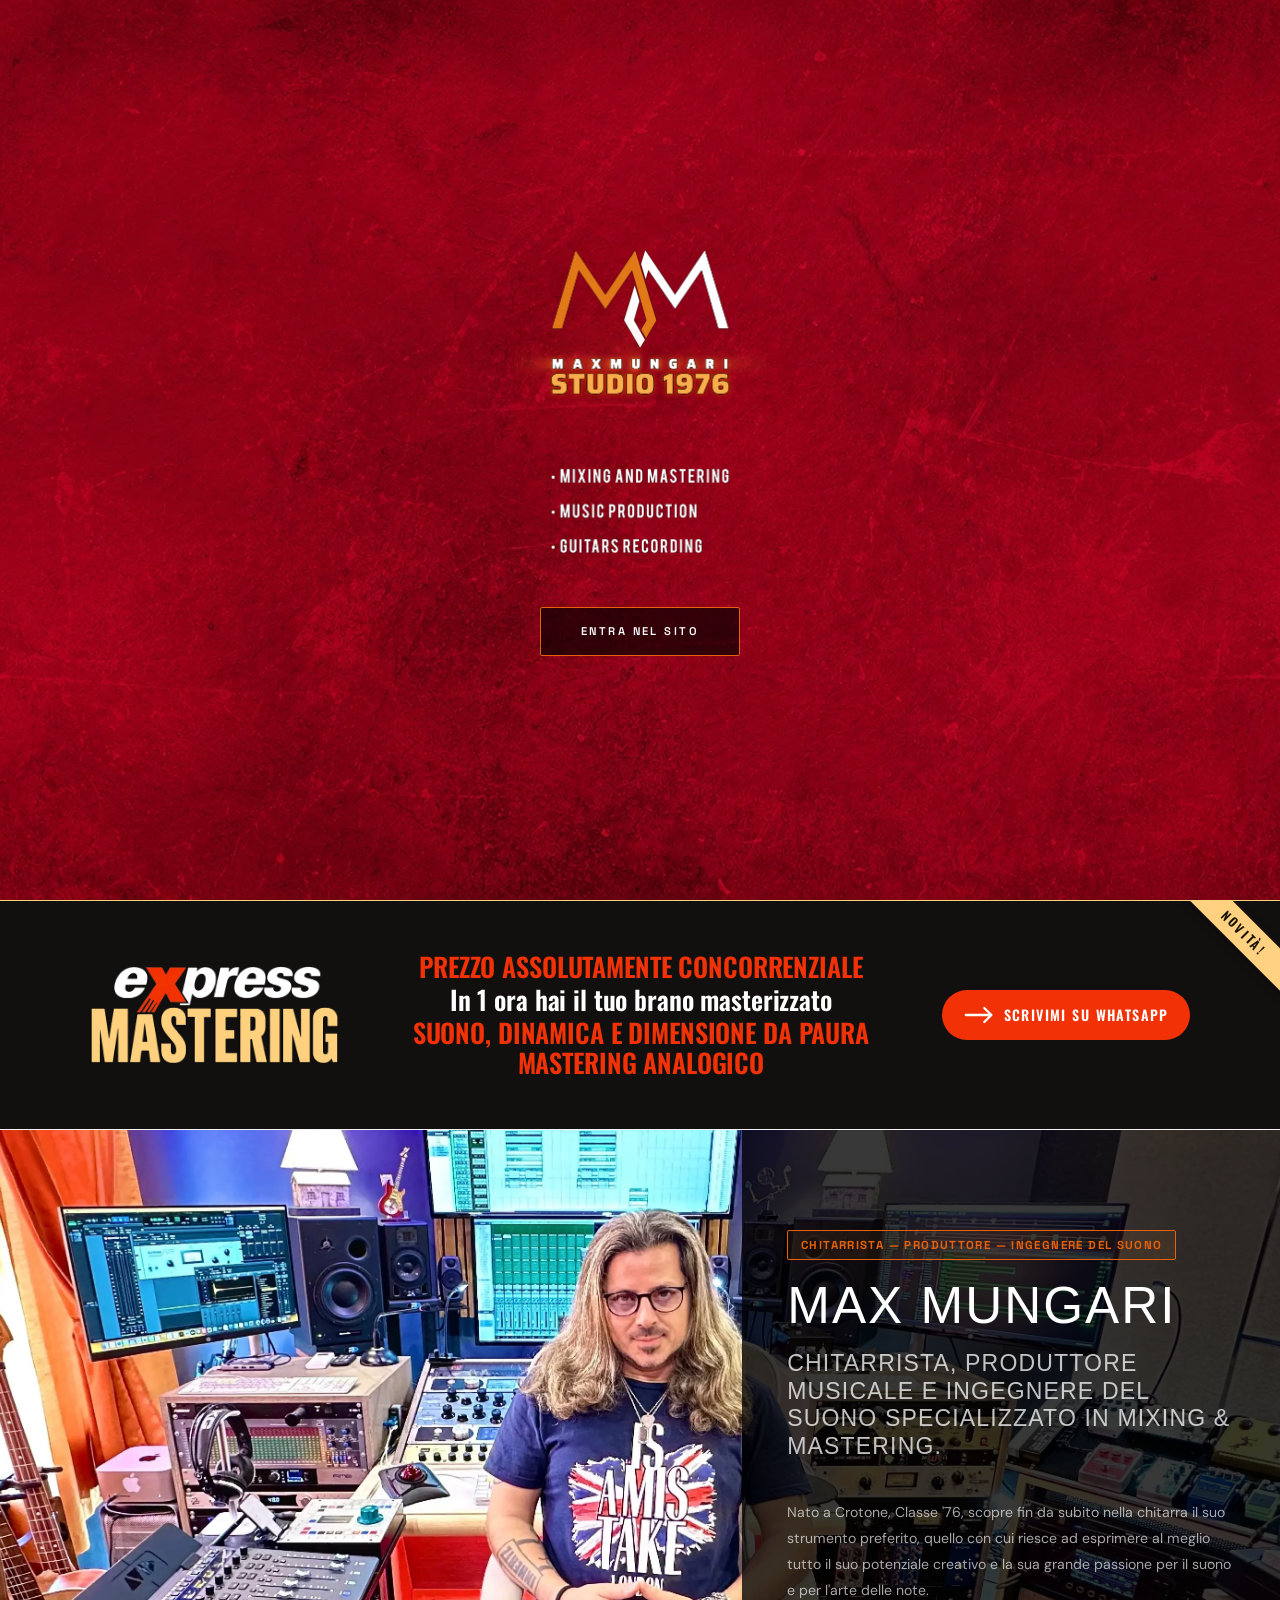
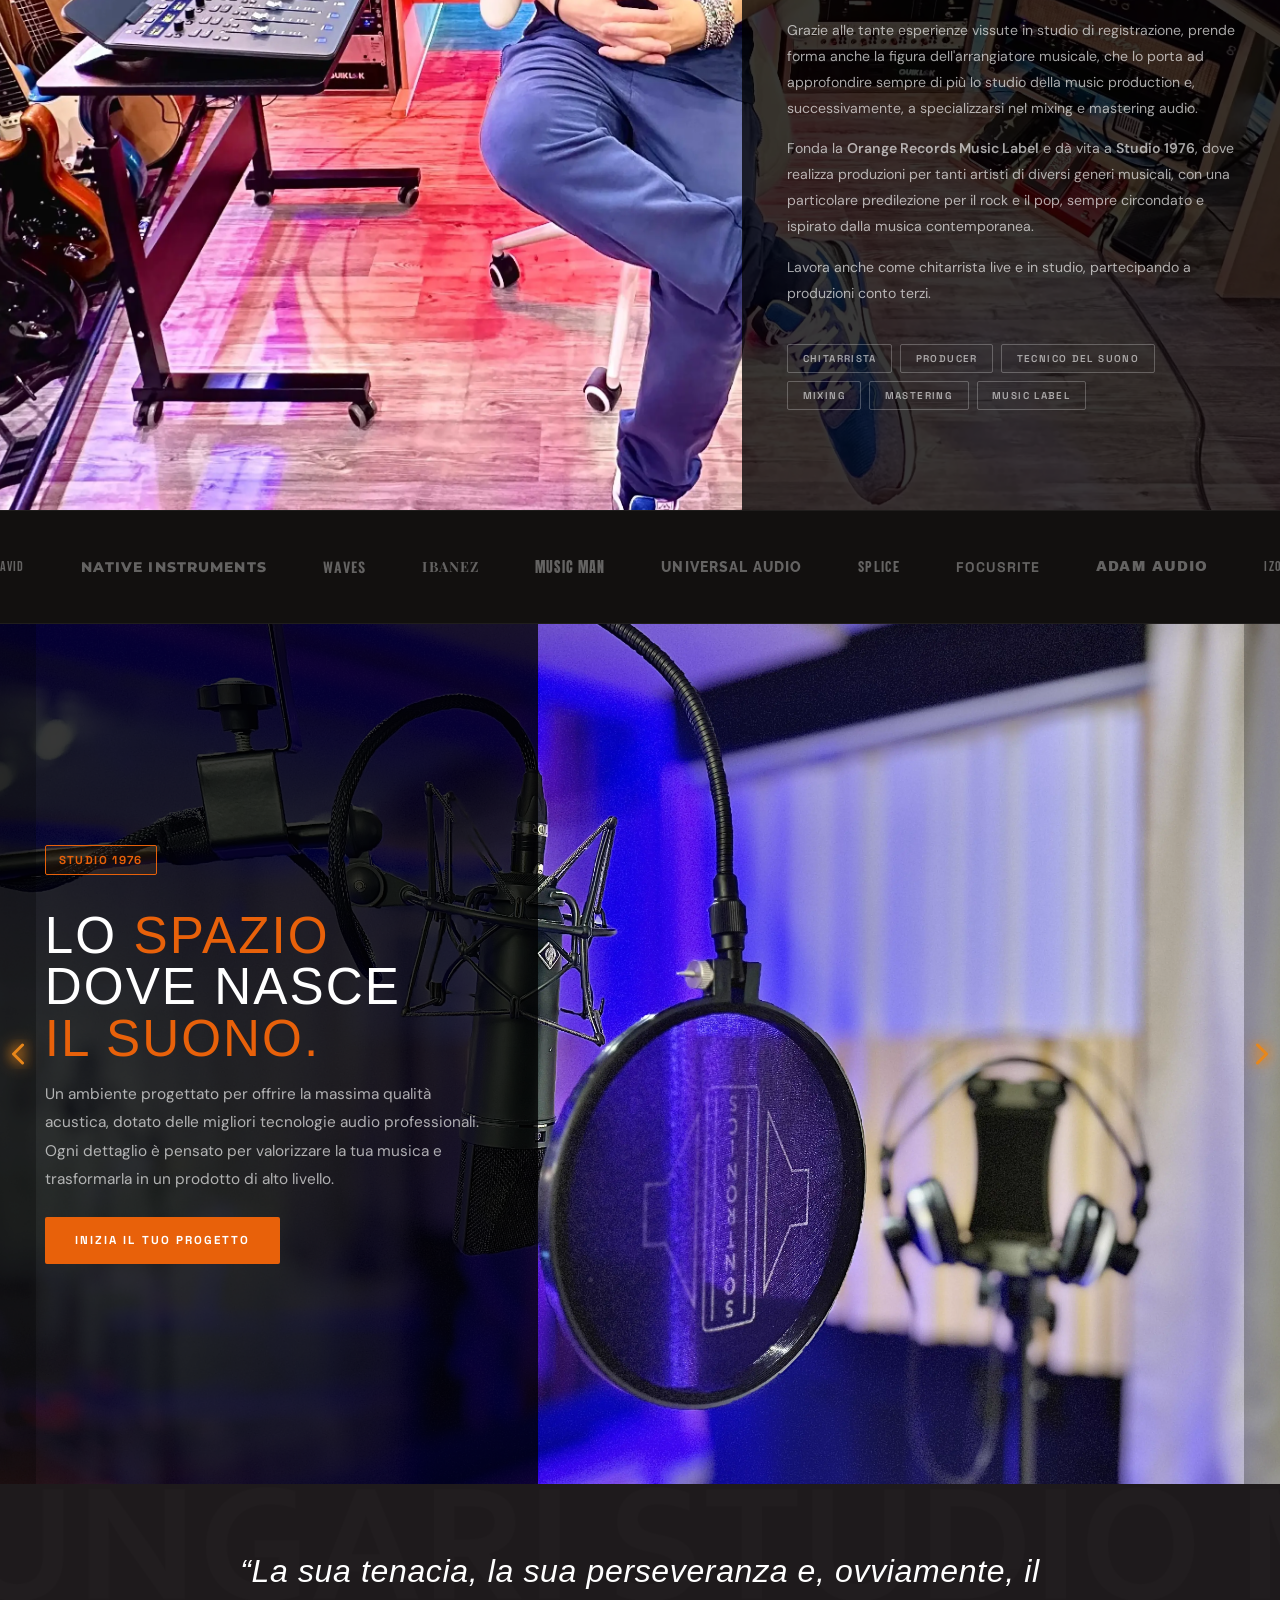
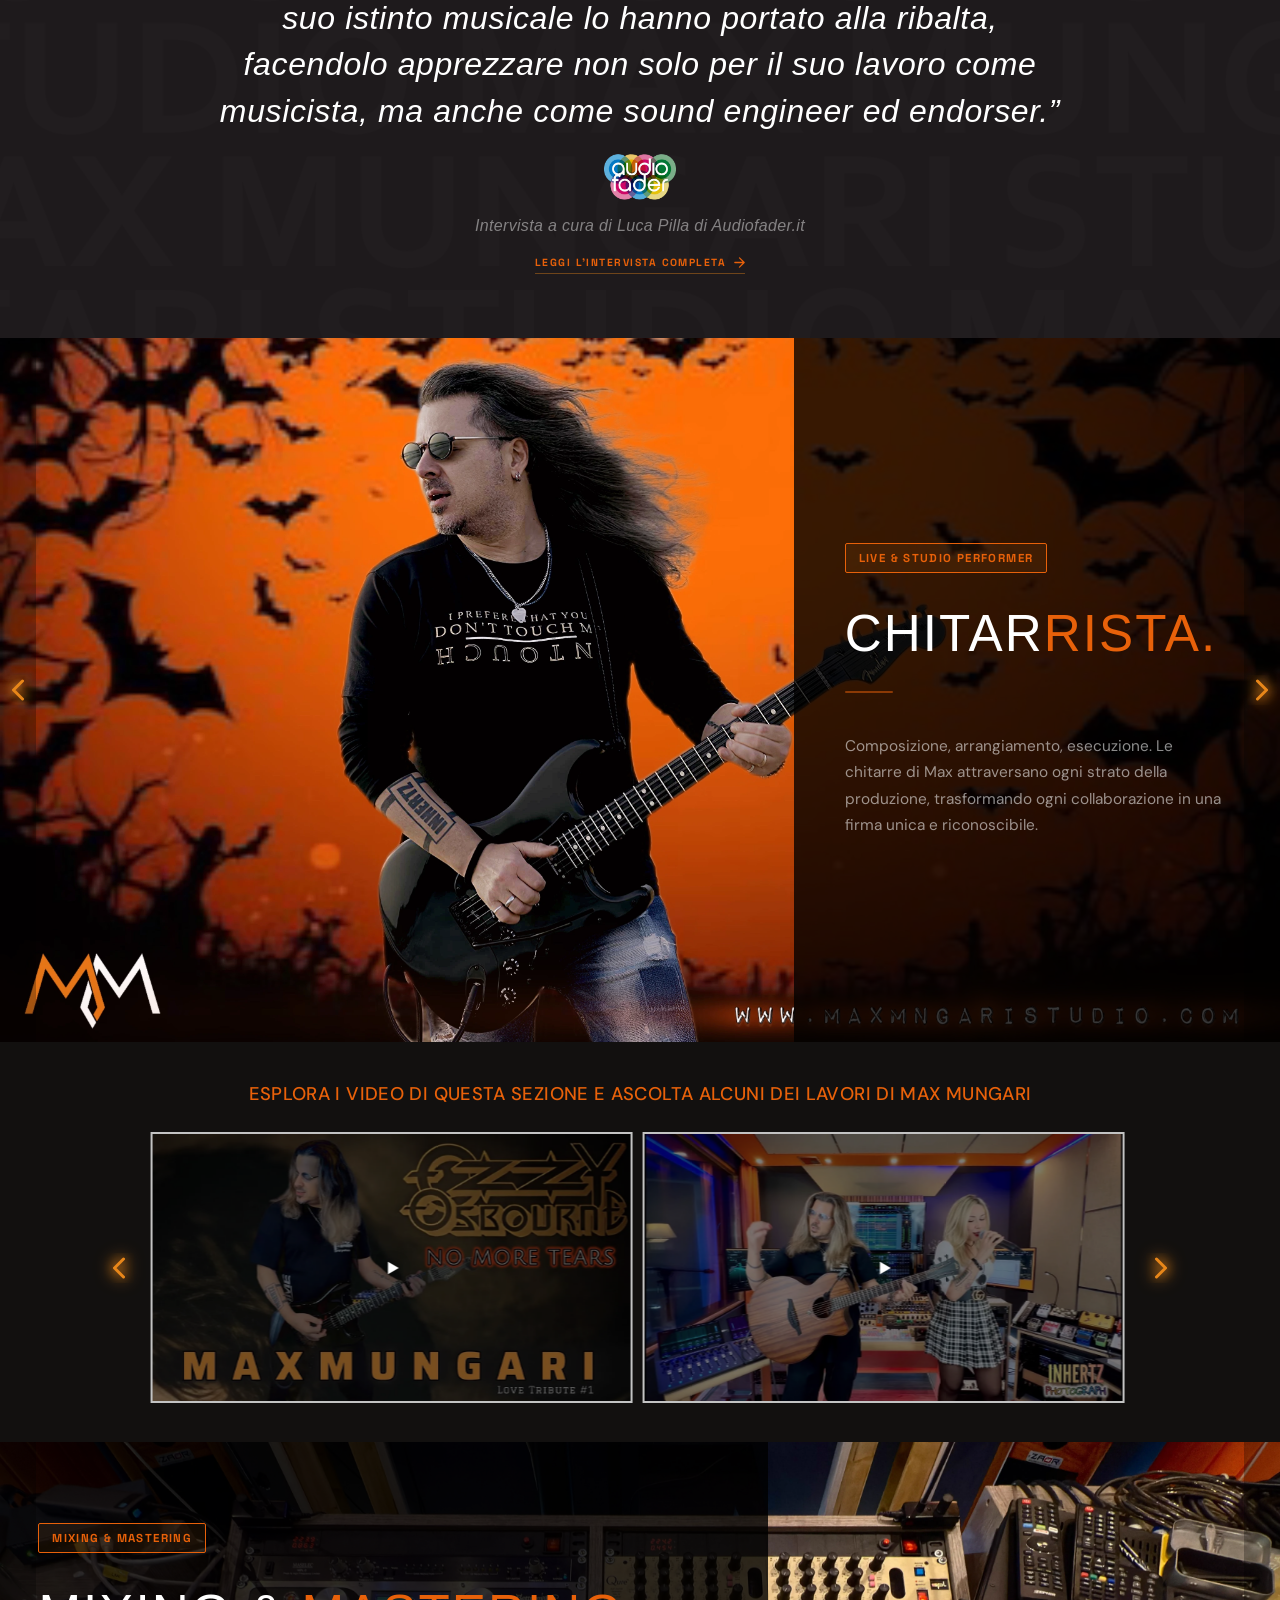
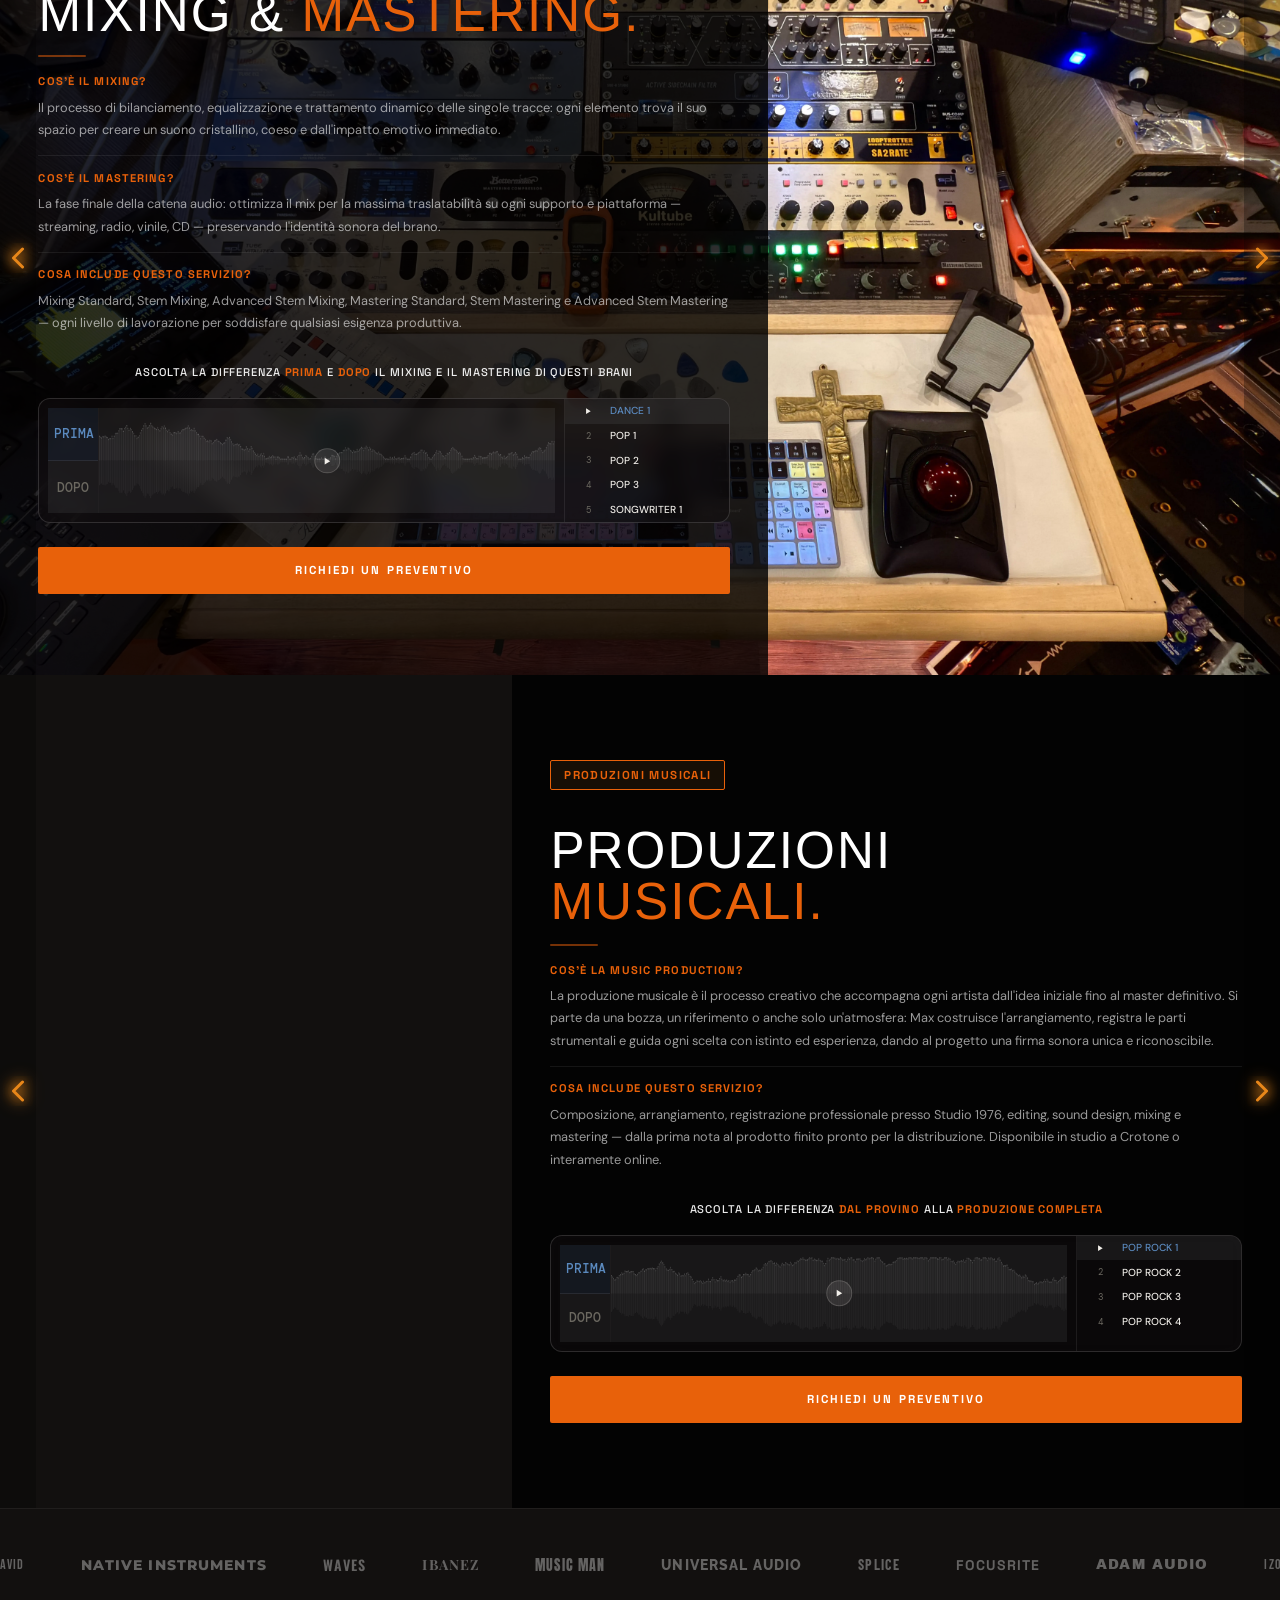
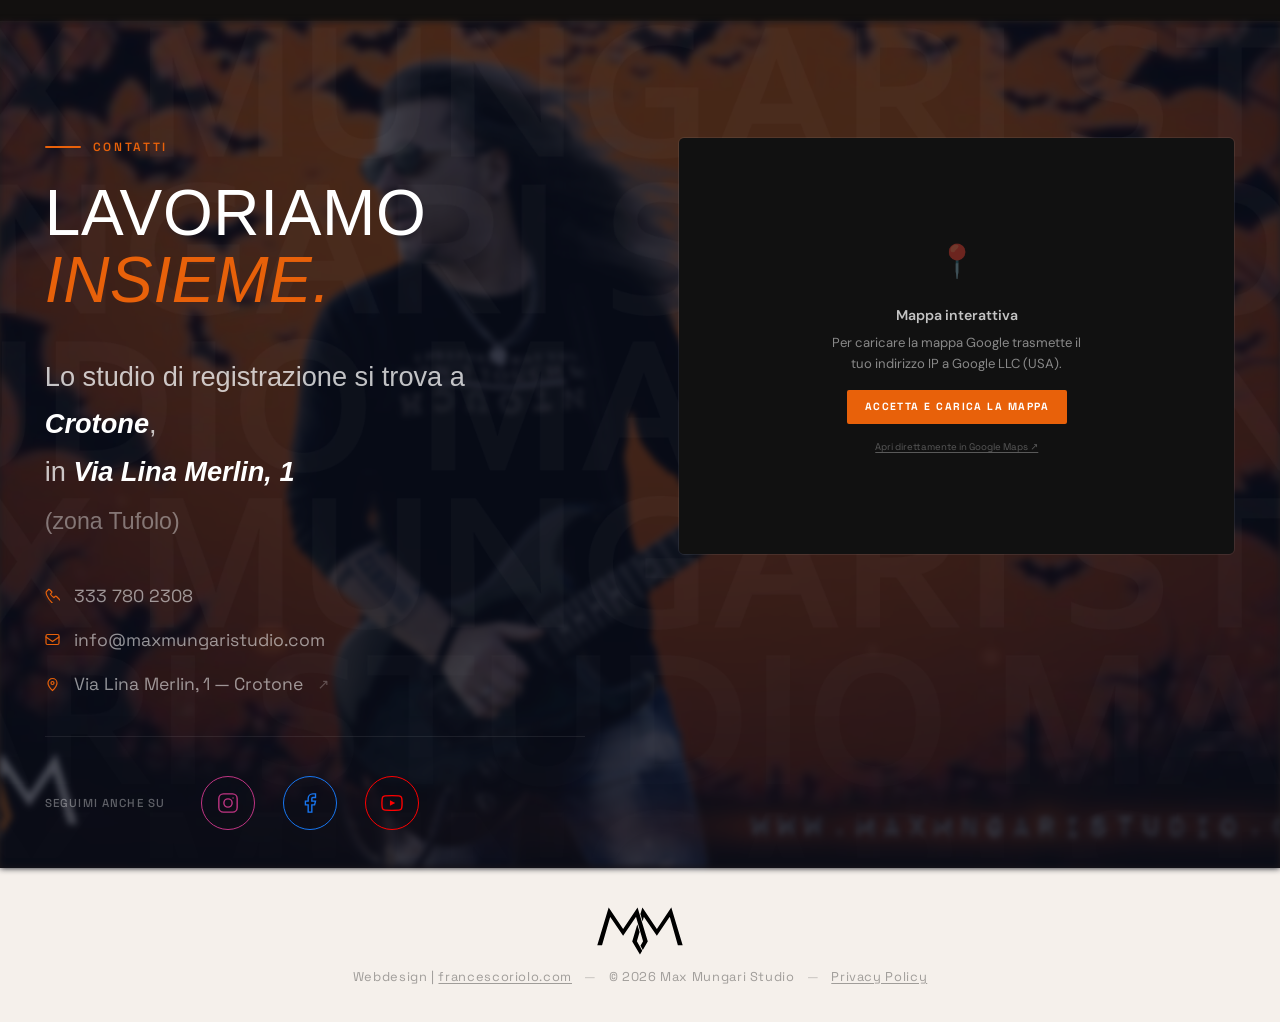
==== commit e63bd7a0: "Aggiunte nuove immagini per Mix&Master + Prod" ====
--- a/index.html
+++ b/index.html
@@ -643,6 +643,9 @@
         <img src="newassets/pro2.webp" alt="Mixing &amp; Mastering — Compressore" loading="lazy" decoding="async" />
         <img src="newassets/pro3.webp" alt="Mixing &amp; Mastering — RME" loading="lazy" decoding="async" />
         <img src="newassets/pro4.webp" alt="Mixing &amp; Mastering — Outboard" loading="lazy" decoding="async" class="active" />
+        <img src="newassets/pro5.webp" alt="Mixing &amp; Mastering — Dangerous Convert-AD+" loading="lazy" decoding="async" />
+        <img src="newassets/pro6.webp" alt="Mixing &amp; Mastering — MixDreamXP" loading="lazy" decoding="async" />
+
         <button class="svc-carousel-prev" aria-label="Immagine precedente">
           <svg width="30" height="30" viewBox="0 0 20 20" fill="none"><path d="M13 4L7 10l6 6" stroke="currentColor" stroke-width="2" stroke-linecap="round" stroke-linejoin="round"/></svg>
         </button>
@@ -736,6 +739,9 @@
         <img src="newassets/pro2.webp" alt="Produzioni Musicali — Herchild Compressor" loading="lazy" decoding="async" />
         <img src="newassets/pro3.webp" alt="Produzioni Musicali — RME" loading="lazy" decoding="async" />
         <img src="newassets/pro4.webp" alt="Produzioni Musicali — Outboard" loading="lazy" decoding="async" />
+        <img src="newassets/pro5.webp" alt="Produzioni Musicali — Dangerous Convert-AD+" loading="lazy" decoding="async" />
+        <img src="newassets/pro6.webp" alt="Produzioni Musicali — MixDreamXP" loading="lazy" decoding="async" />
+        
         <button class="svc-carousel-prev" aria-label="Immagine precedente">
           <svg width="30" height="30" viewBox="0 0 20 20" fill="none"><path d="M13 4L7 10l6 6" stroke="currentColor" stroke-width="2" stroke-linecap="round" stroke-linejoin="round"/></svg>
         </button>
--- a/style.min.css
+++ b/style.min.css
@@ -1,2 +1,2 @@
 @font-face{font-family:'Anton';font-style:normal;font-weight:400;font-display:swap;src:url(newassets/fonts/anton-400-latin-ext.woff2) format('woff2');unicode-range:U+0100-02BA,U+02BD-02C5,U+02C7-02CC,U+02CE-02D7,U+02DD-02FF,U+0304,U+0308,U+0329,U+1D00-1DBF,U+1E00-1E9F,U+1EF2-1EFF,U+2020,U+20A0-20AB,U+20AD-20C0,U+2113,U+2C60-2C7F,U+A720-A7FF}@font-face{font-family:'Anton';font-style:normal;font-weight:400;font-display:swap;src:url(newassets/fonts/anton-400-latin.woff2) format('woff2');unicode-range:U+0000-00FF,U+0131,U+0152-0153,U+02BB-02BC,U+02C6,U+02DA,U+02DC,U+0304,U+0308,U+0329,U+2000-206F,U+20AC,U+2122,U+2191,U+2193,U+2212,U+2215,U+FEFF,U+FFFD}@font-face{font-family:'Archivo Black';font-style:normal;font-weight:400;font-display:swap;src:url(newassets/fonts/archivo-black-400-latin-ext.woff2) format('woff2');unicode-range:U+0100-02BA,U+02BD-02C5,U+02C7-02CC,U+02CE-02D7,U+02DD-02FF,U+0304,U+0308,U+0329,U+1D00-1DBF,U+1E00-1E9F,U+1EF2-1EFF,U+2020,U+20A0-20AB,U+20AD-20C0,U+2113,U+2C60-2C7F,U+A720-A7FF}@font-face{font-family:'Archivo Black';font-style:normal;font-weight:400;font-display:swap;src:url(newassets/fonts/archivo-black-400-latin.woff2) format('woff2');unicode-range:U+0000-00FF,U+0131,U+0152-0153,U+02BB-02BC,U+02C6,U+02DA,U+02DC,U+0304,U+0308,U+0329,U+2000-206F,U+20AC,U+2122,U+2191,U+2193,U+2212,U+2215,U+FEFF,U+FFFD}@font-face{font-family:'Barlow Condensed';font-style:normal;font-weight:700;font-display:swap;src:url(newassets/fonts/barlow-condensed-700-latin-ext.woff2) format('woff2');unicode-range:U+0100-02BA,U+02BD-02C5,U+02C7-02CC,U+02CE-02D7,U+02DD-02FF,U+0304,U+0308,U+0329,U+1D00-1DBF,U+1E00-1E9F,U+1EF2-1EFF,U+2020,U+20A0-20AB,U+20AD-20C0,U+2113,U+2C60-2C7F,U+A720-A7FF}@font-face{font-family:'Barlow Condensed';font-style:normal;font-weight:700;font-display:swap;src:url(newassets/fonts/barlow-condensed-700-latin.woff2) format('woff2');unicode-range:U+0000-00FF,U+0131,U+0152-0153,U+02BB-02BC,U+02C6,U+02DA,U+02DC,U+0304,U+0308,U+0329,U+2000-206F,U+20AC,U+2122,U+2191,U+2193,U+2212,U+2215,U+FEFF,U+FFFD}@font-face{font-family:'Bebas Neue';font-style:normal;font-weight:400;font-display:swap;src:url(newassets/fonts/bebas-neue-400-latin-ext.woff2) format('woff2');unicode-range:U+0100-02BA,U+02BD-02C5,U+02C7-02CC,U+02CE-02D7,U+02DD-02FF,U+0304,U+0308,U+0329,U+1D00-1DBF,U+1E00-1E9F,U+1EF2-1EFF,U+2020,U+20A0-20AB,U+20AD-20C0,U+2113,U+2C60-2C7F,U+A720-A7FF}@font-face{font-family:'Bebas Neue';font-style:normal;font-weight:400;font-display:swap;src:url(newassets/fonts/bebas-neue-400-latin.woff2) format('woff2');unicode-range:U+0000-00FF,U+0131,U+0152-0153,U+02BB-02BC,U+02C6,U+02DA,U+02DC,U+0304,U+0308,U+0329,U+2000-206F,U+20AC,U+2122,U+2191,U+2193,U+2212,U+2215,U+FEFF,U+FFFD}@font-face{font-family:'DM Mono';font-style:normal;font-weight:400;font-display:swap;src:url(newassets/fonts/dm-mono-400-latin-ext.woff2) format('woff2');unicode-range:U+0100-02BA,U+02BD-02C5,U+02C7-02CC,U+02CE-02D7,U+02DD-02FF,U+0304,U+0308,U+0329,U+1D00-1DBF,U+1E00-1E9F,U+1EF2-1EFF,U+2020,U+20A0-20AB,U+20AD-20C0,U+2113,U+2C60-2C7F,U+A720-A7FF}@font-face{font-family:'DM Mono';font-style:normal;font-weight:400;font-display:swap;src:url(newassets/fonts/dm-mono-400-latin.woff2) format('woff2');unicode-range:U+0000-00FF,U+0131,U+0152-0153,U+02BB-02BC,U+02C6,U+02DA,U+02DC,U+0304,U+0308,U+0329,U+2000-206F,U+20AC,U+2122,U+2191,U+2193,U+2212,U+2215,U+FEFF,U+FFFD}@font-face{font-family:'DM Mono';font-style:normal;font-weight:500;font-display:swap;src:url(newassets/fonts/dm-mono-500-latin-ext.woff2) format('woff2');unicode-range:U+0100-02BA,U+02BD-02C5,U+02C7-02CC,U+02CE-02D7,U+02DD-02FF,U+0304,U+0308,U+0329,U+1D00-1DBF,U+1E00-1E9F,U+1EF2-1EFF,U+2020,U+20A0-20AB,U+20AD-20C0,U+2113,U+2C60-2C7F,U+A720-A7FF}@font-face{font-family:'DM Mono';font-style:normal;font-weight:500;font-display:swap;src:url(newassets/fonts/dm-mono-500-latin.woff2) format('woff2');unicode-range:U+0000-00FF,U+0131,U+0152-0153,U+02BB-02BC,U+02C6,U+02DA,U+02DC,U+0304,U+0308,U+0329,U+2000-206F,U+20AC,U+2122,U+2191,U+2193,U+2212,U+2215,U+FEFF,U+FFFD}@font-face{font-family:'DM Sans';font-style:italic;font-weight:300 400;font-display:swap;src:url(newassets/fonts/dm-sans-italic-latin-ext.woff2) format('woff2');unicode-range:U+0100-02BA,U+02BD-02C5,U+02C7-02CC,U+02CE-02D7,U+02DD-02FF,U+0304,U+0308,U+0329,U+1D00-1DBF,U+1E00-1E9F,U+1EF2-1EFF,U+2020,U+20A0-20AB,U+20AD-20C0,U+2113,U+2C60-2C7F,U+A720-A7FF}@font-face{font-family:'DM Sans';font-style:italic;font-weight:300 400;font-display:swap;src:url(newassets/fonts/dm-sans-italic-latin.woff2) format('woff2');unicode-range:U+0000-00FF,U+0131,U+0152-0153,U+02BB-02BC,U+02C6,U+02DA,U+02DC,U+0304,U+0308,U+0329,U+2000-206F,U+20AC,U+2122,U+2191,U+2193,U+2212,U+2215,U+FEFF,U+FFFD}@font-face{font-family:'DM Sans';font-style:normal;font-weight:300 600;font-display:swap;src:url(newassets/fonts/dm-sans-normal-latin-ext.woff2) format('woff2');unicode-range:U+0100-02BA,U+02BD-02C5,U+02C7-02CC,U+02CE-02D7,U+02DD-02FF,U+0304,U+0308,U+0329,U+1D00-1DBF,U+1E00-1E9F,U+1EF2-1EFF,U+2020,U+20A0-20AB,U+20AD-20C0,U+2113,U+2C60-2C7F,U+A720-A7FF}@font-face{font-family:'DM Sans';font-style:normal;font-weight:300 600;font-display:swap;src:url(newassets/fonts/dm-sans-normal-latin.woff2) format('woff2');unicode-range:U+0000-00FF,U+0131,U+0152-0153,U+02BB-02BC,U+02C6,U+02DA,U+02DC,U+0304,U+0308,U+0329,U+2000-206F,U+20AC,U+2122,U+2191,U+2193,U+2212,U+2215,U+FEFF,U+FFFD}@font-face{font-family:'Montserrat';font-style:normal;font-weight:800;font-display:swap;src:url(newassets/fonts/montserrat-800-latin-ext.woff2) format('woff2');unicode-range:U+0100-02BA,U+02BD-02C5,U+02C7-02CC,U+02CE-02D7,U+02DD-02FF,U+0304,U+0308,U+0329,U+1D00-1DBF,U+1E00-1E9F,U+1EF2-1EFF,U+2020,U+20A0-20AB,U+20AD-20C0,U+2113,U+2C60-2C7F,U+A720-A7FF}@font-face{font-family:'Montserrat';font-style:normal;font-weight:800;font-display:swap;src:url(newassets/fonts/montserrat-800-latin.woff2) format('woff2');unicode-range:U+0000-00FF,U+0131,U+0152-0153,U+02BB-02BC,U+02C6,U+02DA,U+02DC,U+0304,U+0308,U+0329,U+2000-206F,U+20AC,U+2122,U+2191,U+2193,U+2212,U+2215,U+FEFF,U+FFFD}@font-face{font-family:'Oswald';font-style:normal;font-weight:600;font-display:swap;src:url(newassets/fonts/oswald-600-latin-ext.woff2) format('woff2');unicode-range:U+0100-02BA,U+02BD-02C5,U+02C7-02CC,U+02CE-02D7,U+02DD-02FF,U+0304,U+0308,U+0329,U+1D00-1DBF,U+1E00-1E9F,U+1EF2-1EFF,U+2020,U+20A0-20AB,U+20AD-20C0,U+2113,U+2C60-2C7F,U+A720-A7FF}@font-face{font-family:'Oswald';font-style:normal;font-weight:600;font-display:swap;src:url(newassets/fonts/oswald-600-latin.woff2) format('woff2');unicode-range:U+0000-00FF,U+0131,U+0152-0153,U+02BB-02BC,U+02C6,U+02DA,U+02DC,U+0304,U+0308,U+0329,U+2000-206F,U+20AC,U+2122,U+2191,U+2193,U+2212,U+2215,U+FEFF,U+FFFD}@font-face{font-family:'Playfair Display';font-style:normal;font-weight:700;font-display:swap;src:url(newassets/fonts/playfair-700-latin-ext.woff2) format('woff2');unicode-range:U+0100-02BA,U+02BD-02C5,U+02C7-02CC,U+02CE-02D7,U+02DD-02FF,U+0304,U+0308,U+0329,U+1D00-1DBF,U+1E00-1E9F,U+1EF2-1EFF,U+2020,U+20A0-20AB,U+20AD-20C0,U+2113,U+2C60-2C7F,U+A720-A7FF}@font-face{font-family:'Playfair Display';font-style:normal;font-weight:700;font-display:swap;src:url(newassets/fonts/playfair-700-latin.woff2) format('woff2');unicode-range:U+0000-00FF,U+0131,U+0152-0153,U+02BB-02BC,U+02C6,U+02DA,U+02DC,U+0304,U+0308,U+0329,U+2000-206F,U+20AC,U+2122,U+2191,U+2193,U+2212,U+2215,U+FEFF,U+FFFD}@font-face{font-family:'Raleway';font-style:normal;font-weight:800;font-display:swap;src:url(newassets/fonts/raleway-800-latin-ext.woff2) format('woff2');unicode-range:U+0100-02BA,U+02BD-02C5,U+02C7-02CC,U+02CE-02D7,U+02DD-02FF,U+0304,U+0308,U+0329,U+1D00-1DBF,U+1E00-1E9F,U+1EF2-1EFF,U+2020,U+20A0-20AB,U+20AD-20C0,U+2113,U+2C60-2C7F,U+A720-A7FF}@font-face{font-family:'Raleway';font-style:normal;font-weight:800;font-display:swap;src:url(newassets/fonts/raleway-800-latin.woff2) format('woff2');unicode-range:U+0000-00FF,U+0131,U+0152-0153,U+02BB-02BC,U+02C6,U+02DA,U+02DC,U+0304,U+0308,U+0329,U+2000-206F,U+20AC,U+2122,U+2191,U+2193,U+2212,U+2215,U+FEFF,U+FFFD}@font-face{font-family:'Space Grotesk';font-style:normal;font-weight:300 700;font-display:swap;src:url(newassets/fonts/space-grotesk-latin-ext.woff2) format('woff2');unicode-range:U+0100-02BA,U+02BD-02C5,U+02C7-02CC,U+02CE-02D7,U+02DD-02FF,U+0304,U+0308,U+0329,U+1D00-1DBF,U+1E00-1E9F,U+1EF2-1EFF,U+2020,U+20A0-20AB,U+20AD-20C0,U+2113,U+2C60-2C7F,U+A720-A7FF}@font-face{font-family:'Space Grotesk';font-style:normal;font-weight:300 700;font-display:swap;src:url(newassets/fonts/space-grotesk-latin.woff2) format('woff2');unicode-range:U+0000-00FF,U+0131,U+0152-0153,U+02BB-02BC,U+02C6,U+02DA,U+02DC,U+0304,U+0308,U+0329,U+2000-206F,U+20AC,U+2122,U+2191,U+2193,U+2212,U+2215,U+FEFF,U+FFFD}*,*::before,*::after{box-sizing:border-box;margin:0;padding:0}:root{--studio-black:#12100f;--studio-deep:#1e1a1c;--studio-dark:#2e2628;--studio-mid:#4a3f42;--studio-warm:#a08060;--studio-light:#c4a882;--orange:#e8610a;--orange-light:#ff7a28;--orange-glow:rgba(232,97,10,0.18);--white:#ffffff;--off-white:#f5f0eb;--light-surface:#ede8e2;--mid-gray:#a09090;--navy:var(--studio-deep);--navy-mid:var(--studio-dark);--navy-light:var(--studio-mid);--light-gray:var(--light-surface);--text-dark:var(--studio-black);--text-body:#2e2628;--text-muted:#7a6a6a;--font-display:'Arial Narrow', Arial, sans-serif;--font-ui:'Space Grotesk', system-ui, sans-serif;--font-body:'DM Sans', system-ui, sans-serif;--space-xs:clamp(0.5rem,  0.8vw,  1rem);--space-sm:clamp(1rem,    1.5vw,  2rem);--space-md:clamp(2rem,    3vw,    4rem);--space-lg:clamp(4rem,    6vw,    8rem);--space-xl:clamp(6rem,    9vw,   12rem);--max-w:2200px;--gutter:clamp(1.25rem, 3.5vw, 6rem);--nav-h:72px;--dur-fast:0.18s;--dur-med:0.35s;--dur-slow:0.65s;--ease-expo:cubic-bezier(0.16, 1, 0.3, 1);--ease-inout:cubic-bezier(0.4, 0, 0.2, 1)}html{font-size:16px;scroll-behavior:smooth;overflow-x:hidden;max-width:100%;scrollbar-gutter:stable}body{font-family:var(--font-body);background:var(--studio-deep);color:var(--white);line-height:1.6;-webkit-font-smoothing:antialiased;overflow-x:hidden;max-width:100%;position:relative}body.intro-visible,html.intro-visible{overflow:hidden;scrollbar-width:none}body.intro-visible::-webkit-scrollbar,html.intro-visible::-webkit-scrollbar{display:none}a{color:inherit;text-decoration:none}img,video{display:block;max-width:100%}ul{list-style:none}section,.statement-bar,.brand-strip,footer{overflow-x:clip;max-width:100%}button{cursor:pointer;font:inherit}.container{width:100%;max-width:var(--max-w);margin-inline:auto;padding-inline:var(--gutter)}.section-title{font-family:var(--font-display);font-size:clamp(2.8rem, 4vw, 5rem);font-weight:400;line-height:1;color:var(--navy);letter-spacing:.04em;text-transform:uppercase}.section-title em{font-style:normal;color:var(--orange)}.label-row{display:flex;align-items:center;gap:.75rem;margin-bottom:1.5rem}.label-row .label{margin:0}.label-row .svi-badge{margin:0}.label-row .divider{margin:0;width:36px}.divider{width:36px;height:2px;background:var(--orange);margin-block:1rem 1.5rem;border-radius:2px}.reveal{opacity:0;transform:translateY(28px);transition:opacity var(--dur-slow) var(--ease-expo),transform var(--dur-slow) var(--ease-expo)}.reveal.visible{opacity:1;transform:none}.reveal-left{opacity:0;transform:translateX(-24px);transition:opacity var(--dur-slow) var(--ease-expo),transform var(--dur-slow) var(--ease-expo)}.reveal-left.visible{opacity:1;transform:none}.reveal-right{opacity:0;transform:translateX(24px);transition:opacity var(--dur-slow) var(--ease-expo),transform var(--dur-slow) var(--ease-expo)}.reveal-right.visible{opacity:1;transform:none}@media (max-width:767px){.reveal-left{transform:translateX(0);opacity:0}.reveal-right{transform:translateX(0);opacity:0}}.d1{transition-delay:0.08s}.d2{transition-delay:0.18s}.d3{transition-delay:0.30s}.d4{transition-delay:0.44s}.label{font-family:var(--font-ui);font-size:.744rem;font-weight:600;letter-spacing:.22em;text-transform:uppercase;color:var(--orange)}html{scrollbar-width:thin;scrollbar-color:var(--orange) var(--studio-black)}::-webkit-scrollbar{width:6px}::-webkit-scrollbar-track{background:var(--studio-black)}::-webkit-scrollbar-thumb{background:var(--orange);border-radius:3px}::-webkit-scrollbar-thumb:hover{background:var(--orange-light)}#navbar{position:fixed;top:0;left:0;right:0;z-index:1000;height:var(--nav-h);display:flex;align-items:center;padding-inline:var(--gutter);background:#fff0;border-bottom:1px solid #fff0;transition:background var(--dur-med) var(--ease-inout),box-shadow var(--dur-med) var(--ease-inout),border-color var(--dur-med)}#navbar.scrolled{background:rgb(255 255 255 / .96);backdrop-filter:blur(16px) saturate(180%);-webkit-backdrop-filter:blur(16px) saturate(180%);border-bottom-color:var(--mid-gray);box-shadow:0 1px 24px rgb(18 16 15 / .1)}.nav-inner{width:100%;max-width:var(--max-w);margin-inline:auto;display:flex;align-items:center;justify-content:space-between}.logo-flip-wrap{position:relative;height:38px;display:inline-flex;align-items:center}.logo-flip-inner{position:relative;width:auto;height:38px;transition:opacity 0.25s}.logo-flip-inner.logo-dark{position:absolute;top:0;left:0;opacity:0;pointer-events:none}#navbar.scrolled .logo-flip-inner.logo-light{opacity:0;pointer-events:none}#navbar.scrolled .logo-flip-inner.logo-dark{opacity:1;pointer-events:auto}.logo-front,.logo-back{display:block;height:38px;width:auto;shape-rendering:geometricPrecision;image-rendering:high-quality}.logo-front{position:relative}.logo-back{position:absolute;top:0;left:0;opacity:0}.nav-logo:hover .logo-flip-wrap{opacity:.85}.nav-links{display:flex;align-items:center;gap:clamp(1.5rem, 2.5vw, 2.5rem);list-style:none}.lang-switch{display:flex;align-items:center;gap:.25rem;font-family:var(--font-ui);font-size:.65rem;font-weight:600;letter-spacing:.1em;list-style:none}.lang-active{color:var(--orange)}.lang-sep{color:rgb(255 255 255 / .25)}.lang-other{color:rgb(255 255 255 / .45);transition:color var(--dur-fast)}.lang-other:hover{color:var(--white)}#navbar.scrolled .lang-sep{color:rgb(0 0 0 / .2)}#navbar.scrolled .lang-other{color:rgb(0 0 0 / .35)}#navbar.scrolled .lang-other:hover{color:var(--text-body)}.nav-mobile .lang-switch{font-size:1.2rem;gap:.5rem}.nav-mobile .lang-sep{color:rgb(255 255 255 / .2)}.nav-links a{font-family:var(--font-ui);font-size:.7rem;font-weight:500;letter-spacing:.1em;text-transform:uppercase;color:var(--white);position:relative;transition:color var(--dur-fast)}#navbar.scrolled .nav-links a{color:var(--text-body)}.nav-links a::after{content:'';position:absolute;bottom:-3px;left:0;width:0;height:2px;background:var(--orange);border-radius:1px;transition:width var(--dur-med) var(--ease-expo)}.nav-links a:hover{color:var(--orange)!important}.nav-links a:hover::after{width:100%}.nav-cta{font-family:var(--font-ui)!important;font-size:0.68rem!important;font-weight:700!important;letter-spacing:0.1em!important;text-transform:uppercase!important;color:var(--white)!important;background:var(--orange);padding:.55rem 1.4rem!important;border-radius:3px;transition:background var(--dur-fast),transform var(--dur-fast)!important}.nav-cta::after{display:none!important}.nav-cta:hover{background:var(--orange-light)!important;color:var(--white)!important;transform:translateY(-1px)}.nav-hamburger{display:none;flex-direction:column;gap:5px;cursor:pointer;background:none;border:none;padding:4px}.nav-hamburger span{display:block;width:24px;height:2px;background:var(--white);border-radius:2px;transition:transform var(--dur-med) var(--ease-expo),opacity var(--dur-fast)}#navbar.scrolled .nav-hamburger span{background:var(--navy)}.nav-hamburger.open span:nth-child(1){transform:rotate(45deg) translate(5px,5px)}.nav-hamburger.open span:nth-child(2){opacity:0}.nav-hamburger.open span:nth-child(3){transform:rotate(-45deg) translate(5px,-5px)}.nav-mobile{position:fixed;inset:0;z-index:999;background:var(--navy);display:flex;flex-direction:column;align-items:center;justify-content:center;gap:2.5rem;opacity:0;pointer-events:none;transition:opacity var(--dur-med) var(--ease-inout)}.nav-mobile.open{opacity:1;pointer-events:all}@media (max-width:767px){.nav-links{display:none}.nav-hamburger{display:flex}#navbar.menu-open{background:transparent!important;box-shadow:none!important;border-color:transparent!important}#navbar.menu-open .nav-logo{opacity:0;pointer-events:none}#navbar.menu-open .nav-hamburger{position:relative;z-index:1001}}.nav-mobile a{font-family:var(--font-display);font-size:clamp(2rem, 7vw, 3rem);text-transform:uppercase;font-weight:400;color:var(--white);transition:color var(--dur-fast)}.nav-mobile a:hover{color:var(--orange)}@media (max-width:767px) and (max-height:700px){.nav-mobile{gap:clamp(0.5rem, 2vh, 1.5rem);padding:2rem 0;overflow-y:auto}.nav-mobile a{font-size:clamp(1.1rem, 4.5vh, 2rem)}}#intro-screen{position:fixed;inset:0;z-index:9999;background-color:var(--studio-black);background-image:linear-gradient(rgb(0 0 0 / .15),rgb(0 0 0 / .15)),url(newassets/TextureBG.webp);background-size:cover;background-position:center;display:flex;flex-direction:column;align-items:center;justify-content:center;gap:3rem}#intro-screen::before{content:'';position:absolute;inset:0;background:none;pointer-events:none;z-index:0}#intro-screen>*{position:relative;z-index:1}@media (max-width:767px){#intro-screen::before{background-image:url(newassets/filigranaMobilei.png)}}.intro-logo-wrap{display:flex;align-items:center;justify-content:center}.intro-logo-inner{width:clamp(162.5px, 25.25vw, 252.5px);will-change:filter,transform,opacity}@media (max-width:767px){.intro-logo-inner{width:clamp(272.5px, 42.375vw, 423.75px)}}@media (min-width:2560px){.intro-logo-inner{width:clamp(252.5px, 16.25vw, 403.75px)}}.intro-logo-inner svg,.intro-logo-inner img.intro-logo-svg{display:block;width:100%;height:auto;mix-blend-mode:multiply;shape-rendering:geometricPrecision}.intro-svg-topname{font-family:'Arial Narrow','Barlow Condensed',Arial,sans-serif;font-weight:900;font-size:50px;fill:#fff}.intro-svg-title{font-family:'Arial Narrow','Barlow Condensed',Arial,sans-serif;font-weight:700}@keyframes introZoomFlip{0%{transform:scale(1) rotateY(0deg);opacity:1}14%{transform:scale(1.3) rotateY(90deg);opacity:1}28%{transform:scale(1.5) rotateY(180deg);opacity:1}42%{transform:scale(2.8) rotateY(180deg);opacity:.95}58%{transform:scale(4.5) rotateY(180deg);opacity:.65}74%{transform:scale(6) rotateY(180deg);opacity:.25}88%{transform:scale(7.2) rotateY(180deg);opacity:.05}100%{transform:scale(8) rotateY(180deg);opacity:0}}@keyframes neonPulse{0%{filter:drop-shadow(0 0 1px #ffad4d) drop-shadow(0 0 2px #ff8800) drop-shadow(0 0 4px #ff6600);opacity:.7}50%{filter:drop-shadow(0 0 2px #ffad4d) drop-shadow(0 0 6px #ff8800) drop-shadow(0 0 12px #ff6600);opacity:1}100%{filter:drop-shadow(0 0 1px #ffad4d) drop-shadow(0 0 2px #ff8800) drop-shadow(0 0 4px #ff6600);opacity:.7}}.intro-svg-neon{animation:neonPulse 3.2s ease-in-out infinite}@keyframes introScreenGlitch{0%{filter:none;transform:translateX(0)}6%{filter:brightness(1.4) hue-rotate(20deg) saturate(1.5);transform:translateX(3px)}12%{filter:brightness(.7) hue-rotate(-15deg) saturate(2);transform:translateX(-4px)}18%{filter:brightness(1.3) hue-rotate(30deg) saturate(1.8);transform:translateX(2px)}24%{filter:brightness(.85) hue-rotate(-8deg) saturate(1.3);transform:translateX(-2px)}30%{filter:brightness(1.2) hue-rotate(12deg) saturate(1.6);transform:translateX(1px)}38%{filter:none;transform:translateX(0)}100%{filter:none;transform:translateX(0)}}@keyframes introSignal{0%{filter:none;transform:translateX(0);opacity:1;animation-timing-function:steps(1,end)}7%{filter:drop-shadow(-8px 0 0 rgb(255 20 20 / .9)) drop-shadow(8px 0 0 rgb(30 60 255 / .9));transform:translateX(5px);opacity:1;animation-timing-function:steps(1,end)}13%{filter:drop-shadow(-12px 0 0 rgb(255 20 20)) drop-shadow(12px 0 0 rgb(30 60 255));transform:translateX(-5px);opacity:1;animation-timing-function:steps(1,end)}19%{filter:drop-shadow(-6px 0 0 rgb(255 20 20 / .7)) drop-shadow(6px 0 0 rgb(30 60 255 / .7));transform:translateX(3px);opacity:1;animation-timing-function:steps(1,end)}25%{filter:drop-shadow(-10px 0 0 rgb(255 20 20 / .85)) drop-shadow(10px 0 0 rgb(30 60 255 / .85));transform:translateX(-3px);opacity:1;animation-timing-function:steps(1,end)}31%{filter:blur(0);transform:translateX(0) scale(1);opacity:1;animation-timing-function:ease-in}38%{filter:blur(0);transform:translateX(0) scale(1);opacity:1;animation-timing-function:cubic-bezier(.2,0,.8,1)}100%{filter:blur(14px);transform:scale(2.5);opacity:0}}#intro-particles{position:fixed;inset:0;pointer-events:none;z-index:9999}#intro-enter-btn{position:relative;z-index:10;font-family:var(--font-ui);font-size:.7rem;font-weight:600;letter-spacing:.22em;text-transform:uppercase;color:var(--white);background:rgb(0 0 0 / .65);border:1px solid var(--orange);padding:.9rem 2.5rem;border-radius:2px;cursor:pointer;transition:border-color var(--dur-fast),color var(--dur-fast),background var(--dur-fast);animation:btnFadeIn 1.2s var(--ease-expo) 0.6s both}#intro-enter-btn:hover{border-color:var(--orange);color:var(--orange);background:var(--orange-glow)}@keyframes btnFadeIn{from{opacity:0;transform:translateY(12px)}to{opacity:1;transform:none}}.intro-hint{font-family:var(--font-display);font-size:clamp(1.2rem, 2.5vw, 2rem);letter-spacing:.28em;text-transform:uppercase;color:rgb(255 255 255 / .75);animation:hintPulse 2.5s ease-in-out 1.5s infinite;white-space:nowrap}@keyframes hintPulse{0%,100%{opacity:.2}50%{opacity:.55}}#hero{position:relative;min-height:100vh;display:flex;align-items:flex-end;overflow:hidden;background:var(--navy)}@keyframes heroZoom{to{transform:scale(1)}}.hero-carousel{position:absolute;inset:0;z-index:0;overflow:hidden}.hero-slide{position:absolute;inset:0;opacity:0;transition:opacity 0.8s ease;pointer-events:none}.hero-slide.active{opacity:1}.hero-slide.is-video{transition:opacity 0.8s ease}.hero-slide img{width:100%;height:100%;object-fit:cover;object-position:center 25%;transform:scale(1.06);animation:heroZoom 14s var(--ease-expo) forwards}.hero-slide iframe{position:absolute;top:50%;left:50%;transform:translate(-50%,-50%);width:max(100vw, calc(100vh * 16 / 9));height:max(100vh, calc(100vw * 9 / 16));border:none;pointer-events:none}@media (max-width:767px){.hero-slide iframe{width:calc(100vh * 16 / 9);height:100vh;top:50%;left:50%;transform:translate(-50%,-50%)}}.hero-slide::after{content:'';position:absolute;inset:0;background:rgb(18 16 15 / .52);pointer-events:none}.hero-gradient{position:absolute;inset:0;z-index:1;background:linear-gradient(160deg,rgb(18 16 15 / .6) 0%,rgb(18 16 15 / .2) 40%,rgb(18 16 15 / .78) 75%,rgb(18 16 15) 100%)}.hero-gradient::after{content:'';position:absolute;bottom:0;left:0;width:100%;height:40%;background:linear-gradient(to top,rgb(160 128 96 / .08),transparent);pointer-events:none}.hero-stripe{position:absolute;top:0;left:0;width:3px;height:100%;background:linear-gradient(to bottom,var(--orange) 0%,rgb(232 97 10 / .3) 60%,transparent 100%);z-index:2}.hero-content{position:relative;z-index:3;width:100%;max-width:var(--max-w);margin-inline:auto;padding-inline:var(--gutter);padding-bottom:2rem;padding-top:7em}.hero-eyebrow{display:inline-flex;align-items:center;padding-left:8px;gap:.75rem;font-family:var(--font-ui);font-size:.744rem;font-weight:600;letter-spacing:.22em;text-transform:uppercase;color:var(--orange);margin-bottom:1.75rem;opacity:0;animation:fadeUp 1s 0.5s var(--ease-expo) forwards}.hero-eyebrow::before{content:'';display:block;width:28px;height:2px;background:var(--orange);border-radius:1px}.hero-title{font-family:var(--font-display);font-size:clamp(3.5rem, 7vw, 8rem);font-weight:400;line-height:.88;font-synthesis:none;text-rendering:optimizeLegibility;letter-spacing:.06em;text-transform:uppercase;color:var(--white);margin-bottom:2.25rem;max-width:13ch;opacity:0;animation:fadeUp 1.1s 0.75s var(--ease-expo) forwards}.hero-title em{font-style:normal;color:var(--orange)}.hero-subtitle{font-family:var(--font-ui);font-size:clamp(0.45rem, 2.7vw, 0.984rem);font-weight:400;letter-spacing:clamp(0.03em, 0.5vw, 0.16em);text-transform:uppercase;color:rgb(255 255 255 / .5);margin-bottom:3rem;white-space:nowrap;opacity:0;animation:fadeUp 1s 1s var(--ease-expo) forwards}.hero-actions{display:flex;align-items:center;gap:2rem;flex-wrap:wrap;opacity:0;animation:fadeUp 1s 1.2s var(--ease-expo) forwards}.hero-social-strip{display:flex;align-items:center;gap:.75rem;margin-left:auto;overflow:visible;padding:4px}.hero-social-label{font-family:var(--font-ui);font-size:.58rem;font-weight:600;letter-spacing:.18em;text-transform:uppercase;color:rgb(255 255 255 / .35);white-space:nowrap;margin-right:.25rem}.hero-social-strip .social-icon{width:51px;height:51px;border-color:rgb(255 255 255 / .3)!important;color:rgb(255 255 255 / .7)!important}.hero-social-strip .social-icon:hover{border-color:rgb(255 255 255 / .9)!important;color:#fff!important;background:rgb(255 255 255 / .12)!important;transform:translateY(-3px)}.hero-social-strip .social-icon svg{width:18px;height:18px}.btn-primary{font-family:var(--font-ui);font-size:.7rem;font-weight:700;letter-spacing:.12em;text-transform:uppercase;color:var(--white);background:var(--orange);padding:1rem 2.25rem;border-radius:3px;display:inline-flex;align-items:center;gap:.65rem;transition:background var(--dur-fast),transform var(--dur-fast),box-shadow var(--dur-fast)}.btn-primary:hover{background:var(--orange-light);transform:translateY(-2px);box-shadow:0 12px 32px rgb(232 97 10 / .35)}.btn-ghost{font-family:var(--font-ui);font-size:.7rem;font-weight:500;letter-spacing:.12em;text-transform:uppercase;color:rgb(255 255 255 / .6);display:inline-flex;align-items:center;gap:.5rem;border-bottom:1px solid rgb(255 255 255 / .25);padding-bottom:2px;transition:color var(--dur-fast),border-color var(--dur-fast)}.btn-ghost:hover{color:var(--white);border-color:var(--white)}@keyframes fadeUp{from{opacity:0;transform:translateY(22px)}to{opacity:1;transform:none}}@keyframes fadeIn{to{opacity:1}}.statement-bar{background:var(--studio-black);border-top:1px solid rgb(160 128 96 / .15);border-bottom:1px solid rgb(160 128 96 / .15)}.statement-bar-inner{display:flex}.statement-item{flex:1;padding:clamp(2rem, 4vw, 3rem) var(--gutter);border-right:1px solid rgb(160 128 96 / .1);display:flex;align-items:center;gap:1.25rem}.statement-item:last-child{border-right:none}@media (max-width:767px){.statement-bar-inner{display:grid;grid-template-columns:1fr 1fr}.statement-item{border-right:1px solid rgb(160 128 96 / .1);border-bottom:1px solid rgb(160 128 96 / .1);padding:1.75rem 1.25rem}.statement-item:nth-child(2n){border-right:none}.statement-item:nth-last-child(-n+2){border-bottom:none}}@media (max-width:378px){.statement-item{flex-direction:column;align-items:flex-start;gap:.35rem;padding:1.25rem .9rem}}.statement-number{font-family:var(--font-display);font-size:clamp(2.2rem, 4vw, 3.5rem);font-weight:400;color:var(--studio-light);line-height:1;flex-shrink:0}.statement-label{font-family:var(--font-ui);font-size:.68rem;font-weight:500;letter-spacing:.08em;text-transform:uppercase;color:rgb(196 168 130 / .5);line-height:1.5}#bio{background:var(--studio-black);padding-block:0;position:relative}.bio-fullimg{position:relative;width:100%;min-height:clamp(600px, 85vw, 980px);overflow:hidden}.bio-fullimg>img{position:absolute;inset:0;width:100%;height:100%;object-fit:cover;object-position:center top;display:block;transition:opacity 1.2s ease-in-out}.bio-fullimg .bio-img-main{opacity:1}.bio-fullimg .bio-img-alt{opacity:0}.bio-fullimg.show-alt .bio-img-main{opacity:0}.bio-fullimg.show-alt .bio-img-alt{opacity:1}@media (max-width:767px){.bio-img-alt{display:block;position:absolute;top:0;left:0;right:0;height:56vw;z-index:1}}.carousel-dots{position:absolute;bottom:12px;left:50%;transform:translateX(-50%);display:flex;gap:8px;z-index:10}.carousel-dot{width:8px;height:8px;border-radius:50%;background:rgb(255 255 255 / .3);border:1.5px solid rgb(255 255 255 / .55);cursor:pointer;padding:0;transition:background 0.3s ease,border-color 0.3s ease}.carousel-dot.active{background:var(--orange);border-color:var(--orange)}.bio-fullimg .carousel-dots{left:2rem;transform:none}.svc-carousel-dots{display:none}@media (max-width:767px){.bio-fullimg .carousel-dots{display:none}.svc-carousel-dots{display:none}}.bio-carousel-prev,.bio-carousel-next,.studio-carousel-prev,.studio-carousel-next,.svc-carousel-prev,.svc-carousel-next,.lavori-carousel-prev,.lavori-carousel-next{position:absolute;top:0;bottom:0;z-index:10;width:36px;background:rgb(0 0 0 / .28);border:none;border-radius:0;display:flex;align-items:center;justify-content:center;cursor:pointer;transition:background 0.2s;padding:0}.bio-carousel-prev{left:0}.bio-carousel-next{right:0}.studio-carousel-prev{left:0}.studio-carousel-next{right:0}.svc-carousel-prev{left:0}.svc-carousel-next{right:0}.lavori-carousel-prev{left:0}.lavori-carousel-next{right:0}.bio-carousel-prev svg path,.bio-carousel-next svg path,.studio-carousel-prev svg path,.studio-carousel-next svg path,.svc-carousel-prev svg path,.svc-carousel-next svg path,.lavori-carousel-prev svg path,.lavori-carousel-next svg path{stroke:#e8871a;filter:drop-shadow(0 0 4px #e8871a)}.bio-carousel-prev svg,.bio-carousel-next svg,.studio-carousel-prev svg,.studio-carousel-next svg,.svc-carousel-prev svg,.svc-carousel-next svg,.lavori-carousel-prev svg,.lavori-carousel-next svg{filter:drop-shadow(0 0 8px #e8871a)}.bio-carousel-prev:hover,.bio-carousel-next:hover,.studio-carousel-prev:hover,.studio-carousel-next:hover,.svc-carousel-prev:hover,.svc-carousel-next:hover,.lavori-carousel-prev:hover,.lavori-carousel-next:hover{background:rgb(232 135 26 / .15)}@media (max-width:767px){.bio-carousel-prev,.bio-carousel-next,.studio-carousel-prev,.studio-carousel-next{display:flex;top:0;bottom:unset;height:56vw}.svc-carousel-prev,.svc-carousel-next{display:flex}}.bio-overlay-panel{position:absolute;top:0;right:0;width:clamp(360px, 42%, 620px);min-height:100%;height:auto;background:rgb(0 0 0 / .78);padding:clamp(2rem, 4vw, 4rem) clamp(1.5rem, 3.5vw, 3.5rem);display:flex;flex-direction:column;justify-content:center;box-sizing:border-box;overflow-y:visible}.bio-overlay-panel .label{color:var(--orange)}.bio-overlay-panel .divider{background:var(--orange);opacity:.5}.bio-overlay-panel .section-title,.bio-overlay-panel .section-title em{color:var(--white)}.bio-badge{display:inline-block;align-self:flex-start;font-family:var(--font-ui);font-size:.72rem;font-weight:700;letter-spacing:.12em;text-transform:uppercase;color:var(--orange);border:1.5px solid var(--orange);padding:.3rem .8rem;border-radius:2px;margin-bottom:var(--space-sm);background:rgb(232 135 26 / .08);white-space:nowrap}.bio-intro{font-family:var(--font-display);font-size:clamp(1rem, 1.8vw, 1.45rem);font-weight:400;letter-spacing:.05em;text-transform:uppercase;color:rgb(255 255 255 / .75);line-height:1.2;margin-block:var(--space-sm) var(--space-md)}.bio-text{color:rgb(255 255 255 / .65);font-size:.88rem;line-height:1.85}.bio-text p+p{margin-top:1em}.bio-tags{display:flex;flex-wrap:wrap;gap:.5rem;margin-top:var(--space-md)}.bio-tag{font-family:var(--font-ui);font-size:.62rem;font-weight:600;letter-spacing:.14em;text-transform:uppercase;color:rgb(255 255 255 / .6);border:1.5px solid rgb(255 255 255 / .25);padding:.35rem .9rem;border-radius:2px;transition:border-color var(--dur-fast),color var(--dur-fast)}.bio-tag:hover{border-color:var(--orange);color:var(--orange)}@media (max-width:767px){.bio-fullimg{min-height:unset;display:flex;flex-direction:column}.bio-fullimg>img{position:relative;inset:unset;width:100%;height:56vw;object-fit:cover;flex-shrink:0}.bio-overlay-panel{position:relative;width:100%;height:auto;background:rgb(0 0 0 / .92);padding:2rem 1.25rem;overflow-y:visible}.bio-overlay-panel .bio-badge{white-space:nowrap;font-size:clamp(0.65em, 2.5vw, 0.72rem);letter-spacing:.06em}}@media (min-width:2000px){.bio-overlay-panel{width:clamp(360px, 48%, 820px)}.bio-overlay-panel .section-title{font-size:2.4rem}.bio-intro{font-size:1.15rem}.bio-text{font-size:1rem}.bio-badge{font-size:.82rem}.bio-tag{font-size:.72rem}}#ekoCarousel,#avidCarouselHero,#acusticaCarouselHero,#vanguardCarouselHero{position:relative;display:block;height:2.75rem;width:105px;flex-shrink:0}.avid-slide{position:absolute;top:0;left:0;width:100%;height:100%;object-fit:contain;opacity:0;transition:opacity 0.8s ease}.avid-slide.active{opacity:1}.hero-partners{display:flex;align-items:center;gap:1rem;margin-left:auto}.hero-partners-logos{display:flex;align-items:center;justify-content:space-between;gap:10px;flex:1}.hero-partners-label{font-family:var(--font-ui);font-size:.572rem;font-weight:500;letter-spacing:.13em;text-transform:uppercase;color:rgb(255 255 255 / .35);white-space:nowrap;padding-right:.25rem}.hero-partners a{display:flex;align-items:center;opacity:.55;transition:opacity 0.22s ease;position:relative;padding:1rem 0}.hero-partners a:hover{opacity:.9}.hero-partners img,.hero-partners .avid-slide{height:100%;width:auto;max-width:8rem;mix-blend-mode:screen;object-fit:contain;left:50%;transform:translateX(-50%)}#avidCarouselHero .avid-slide{left:55%}#vanguardCarouselHero{margin-right:25px}@media (max-width:767px){.hero-actions{flex-direction:row;flex-wrap:wrap;align-items:center;gap:1rem;width:100%}.hero-actions .btn-primary,.hero-actions .btn-ghost{flex:1 1 0%;width:0;display:flex;justify-content:center;order:1;box-sizing:border-box}.hero-actions .btn-ghost{padding:1rem 2.25rem;border-radius:3px;border:1px solid rgb(255 255 255 / .4);border-bottom:1px solid rgb(255 255 255 / .4);color:rgb(255 255 255 / .7)}.hero-social-strip{margin-left:0;order:3;justify-content:center;width:100%;gap:2rem}.hero-social-label{display:none}.hero-partners{margin-left:0;order:4;flex-direction:column;align-items:center;gap:.75rem;width:100%;align-self:stretch}.hero-partners a{padding:0}.hero-partners-label{flex-basis:100%;text-align:center}.hero-partners-logos{display:flex;flex-direction:row;flex-wrap:nowrap;align-items:center;justify-content:space-between;gap:8px;width:100%;margin-top:13px}.hero-partners-logos a{flex:1 1 0%;min-width:0;display:flex;justify-content:center;align-items:center;height:2.75rem;overflow:hidden;padding:0;position:relative}#ekoCarousel,#avidCarouselHero,#acusticaCarouselHero,#vanguardCarouselHero{height:2.75rem;max-height:2.75rem;width:100%;margin-right:0}#avidCarouselHero .avid-slide{left:50%}.hero-partners-logos .avid-slide{position:absolute;top:50%;left:50%;transform:translate(-50%,-50%);height:100%;width:auto;max-width:100%;object-fit:contain;opacity:0}.hero-partners-logos .avid-slide.active{opacity:1}}@media (max-width:500px){.hero-partners-logos{gap:.5rem}}@media (max-width:322px){.hero-partners-label{white-space:normal;font-size:.5rem}.hero-partners-logos{gap:.35rem}}#quote-strip{background:var(--navy);padding-block:clamp(2.5rem, 5vw, 4rem);position:relative;overflow:hidden}#quote-strip::before{content:'';position:absolute;inset:0;background-image:url(newassets/filigrana.png);background-repeat:no-repeat;background-position:center center;background-size:cover;opacity:.18;mix-blend-mode:screen;pointer-events:none}#quote-strip>*{position:relative;z-index:1}.quote-strip-figure{max-width:860px;margin-inline:auto;text-align:center;position:relative}.quote-strip-text{font-family:var(--font-display);font-size:clamp(1.2rem, 2.5vw, 2rem);font-weight:400;font-style:italic;letter-spacing:.02em;color:var(--white);line-height:1.45;margin-bottom:1.2rem}.quote-strip-source{display:block;font-family:var(--font-ui);font-size:.58rem;font-weight:600;letter-spacing:.22em;text-transform:uppercase;color:var(--orange);margin-bottom:1.2rem;opacity:.8}.quote-strip-logo{display:block;height:48px;width:auto;margin:0 auto .75rem;mix-blend-mode:screen}.quote-strip-author{font-family:var(--font-display);font-size:1rem;font-weight:400;font-style:italic;letter-spacing:.02em;text-transform:none;color:rgb(255 255 255 / .45);display:flex;flex-direction:column;align-items:center;gap:.6rem}.quote-strip-desc{display:block;font-family:var(--font-body);font-size:.78rem;font-weight:400;letter-spacing:.02em;text-transform:none;color:rgb(255 255 255 / .45);max-width:520px;line-height:1.65}.quote-strip-desc strong{color:rgb(255 255 255 / .7)}.quote-strip-link{display:inline-flex;align-items:center;gap:.5rem;font-family:var(--font-ui);font-size:.65rem;font-weight:700;letter-spacing:.14em;text-transform:uppercase;color:var(--orange);border-bottom:1px solid rgb(232 135 26 / .4);padding-bottom:2px;transition:color 0.2s,border-color 0.2s;position:static;margin-top:1rem}.quote-strip-link:hover{color:var(--orange-light);border-color:var(--orange-light)}#servizi{background:#0d0d0d;padding:0;position:relative}#servizi::before{content:'';position:absolute;inset:0;background-image:url(newassets/studio-bg2.webp);background-size:cover;background-position:center;opacity:1;filter:blur(2px);pointer-events:none;z-index:0}#servizi>*{position:relative;z-index:1}.svi-wrap{display:flex;min-height:clamp(500px, 60vw, 800px);position:relative}.svi-panel{width:clamp(280px, 40%, 520px);flex-shrink:0;background:rgb(0 0 0 / .82);padding:clamp(2rem, 4vw, 4rem) clamp(1.5rem, 3.5vw, 3.5rem);display:flex;flex-direction:column;gap:0;justify-content:center;position:relative;z-index:1}.svi-badge{font-family:var(--font-ui);font-size:.744rem;font-weight:700;letter-spacing:.22em;text-transform:uppercase;color:var(--orange);margin-bottom:1.75rem}.svi-list{list-style:none;flex:1;display:flex;flex-direction:column;justify-content:center}.svi-list li{border-top:.5px solid rgb(255 255 255 / .1)}.svi-list li:last-child{border-bottom:.5px solid rgb(255 255 255 / .1)}.svi-btn{width:100%;display:flex;align-items:center;justify-content:space-between;padding:1rem 0;background:none;border:none;font-family:var(--font-ui);font-size:.84rem;font-weight:700;letter-spacing:.18em;text-transform:uppercase;color:rgb(255 255 255 / .35);cursor:pointer;transition:color 0.15s;text-align:left}.svi-btn svg{opacity:0;transition:opacity 0.15s;color:var(--orange)}.svi-btn:hover{color:rgb(255 255 255 / .75)}.svi-btn.active{color:var(--orange)}.svi-btn.active svg{opacity:1}.svi-cta{display:inline-flex;align-items:center;gap:.65rem;margin-top:2rem;align-self:flex-start;font-family:var(--font-ui);font-size:.7rem;font-weight:700;letter-spacing:.18em;text-transform:uppercase;color:var(--white);background:var(--orange);padding:.85rem 1.75rem;border-radius:2px;transition:background var(--dur-fast)}.svi-cta:hover{background:var(--orange-light)}.svi-detail{flex:1;display:flex;flex-direction:column;justify-content:center;padding:clamp(2rem, 4vw, 4rem) clamp(2rem, 4vw, 4rem);gap:1.25rem;background:rgb(0 0 0 / .55)}@media (min-width:1920px){.svi-btn{font-size:1.1rem}.svi-detail{flex-direction:column;align-items:center;justify-content:center;gap:2rem}.svi-text-col{text-align:left;width:680px}#abcCard2{width:680px}.svi-text-col{flex:0 0 40%;display:flex;flex-direction:column;gap:1.25rem}.svi-detail>.abc-card,.svi-detail>[id^="abcCard"]{flex:1;min-width:0;margin-top:0!important}}.svi-detail-title{font-family:var(--font-display);font-size:clamp(2rem, 3vw, 3rem);font-weight:400;color:var(--white);line-height:1.15;letter-spacing:.03em;text-transform:uppercase}.svi-detail-title em{font-style:normal;color:var(--orange)}.svi-divider{width:36px;height:2px;background:var(--orange);opacity:.5;border-radius:2px}.svi-detail-desc{font-size:clamp(0.9rem, 1.1vw, 1.05rem);color:rgb(255 255 255 / .5);line-height:1.85;max-width:480px}.svi-tags{display:flex;flex-wrap:wrap;gap:6px}.svi-tag{font-family:var(--font-ui);font-size:.6rem;letter-spacing:.1em;text-transform:uppercase;padding:4px 12px;border-radius:20px;border:.5px solid rgb(255 255 255 / .15);color:rgb(255 255 255 / .4)}.svi-meta{font-family:var(--font-ui);font-size:.58rem;letter-spacing:.1em;text-transform:uppercase;color:rgb(255 255 255 / .2)}@media (max-width:767px){.svi-wrap{flex-direction:column;min-height:unset}.svi-panel{width:100%}.svi-detail{display:flex;flex-direction:column;padding:1.5rem 1rem}.svi-text-col{display:none}.svi-accordion-body{display:none;padding:1rem 0 1.25rem;border-bottom:.5px solid rgb(255 255 255 / .1)}.svi-accordion-body.open{display:block}.svi-accordion-body .svi-detail-title{font-size:1.3rem;margin-bottom:.75rem}.svi-accordion-body .svi-divider{margin-bottom:.75rem}.svi-accordion-body .svi-detail-desc{font-size:.9rem;color:rgb(255 255 255 / .5);line-height:1.7}.svi-btn-wrap{display:flex;flex-direction:column}}.brand-strip{background:var(--studio-black);padding-block:2.8rem;overflow:hidden;border-top:1px solid rgb(255 255 255 / .06);border-bottom:1px solid rgb(255 255 255 / .06)}.brand-track{display:flex;gap:3.5rem;width:max-content;animation:brandScroll 30s linear infinite}.brand-track span{font-size:clamp(0.65rem, 1.1vw, 0.9rem);font-weight:500;letter-spacing:.08em;text-transform:uppercase;color:rgb(255 255 255 / .35);white-space:nowrap;transition:color 0.3s ease}.brand-track span:hover{color:var(--orange-light)}.brand-track span:nth-child(15n+1){font-family:'Bebas Neue',sans-serif}.brand-track span:nth-child(15n+2){font-family:'Montserrat',sans-serif;font-weight:800}.brand-track span:nth-child(15n+3){font-family:'Oswald',sans-serif;font-weight:600}.brand-track span:nth-child(15n+4){font-family:'Playfair Display',serif;font-weight:700}.brand-track span:nth-child(15n+5){font-family:'Anton',sans-serif}.brand-track span:nth-child(15n+6){font-family:'Raleway',sans-serif;font-weight:800}.brand-track span:nth-child(15n+7){font-family:'Barlow Condensed',sans-serif;font-weight:700}.brand-track span:nth-child(15n+8){font-family:'Space Grotesk',sans-serif;font-weight:700}.brand-track span:nth-child(15n+9){font-family:'Archivo Black',sans-serif}.brand-track span:nth-child(15n+10){font-family:'Bebas Neue',sans-serif}.brand-track span:nth-child(15n+11){font-family:'DM Sans',sans-serif;font-weight:600;letter-spacing:.18em}.brand-track span:nth-child(15n+12){font-family:'Montserrat',sans-serif;font-weight:800}.brand-track span:nth-child(15n+13){font-family:'Oswald',sans-serif;font-weight:600}.brand-track span:nth-child(15n+14){font-family:'Anton',sans-serif}.brand-track span:nth-child(15n+15){font-family:'Archivo Black',sans-serif}@keyframes brandScroll{from{transform:translateX(0)}to{transform:translateX(-50%)}}@media (prefers-reduced-motion:reduce){.brand-track{animation:none}}#studio{background:var(--studio-black);padding-block:0;position:relative}.studio-fullimg{position:relative;width:100%;min-height:clamp(500px, 70vw, 860px);overflow:hidden}.studio-img-carousel{position:absolute;inset:0;width:100%;height:100%;overflow:hidden}.studio-img-carousel>img{position:absolute;inset:0;width:100%;height:100%;object-fit:cover;object-position:center center;display:block;opacity:0;transition:opacity 1.2s ease-in-out}.studio-img-carousel>img.active{opacity:1}.studio-overlay-panel{position:absolute;top:0;left:0;width:clamp(320px, 42%, 620px);height:100%;background:rgb(0 0 0 / .78);padding:clamp(2rem, 4vw, 4rem) clamp(1.5rem, 3.5vw, 3.5rem);display:flex;flex-direction:column;justify-content:center;gap:1rem;box-sizing:border-box}.studio-overlay-panel .section-title{color:var(--white)}.studio-overlay-panel .section-title em{color:var(--orange);font-style:normal}.studio-desc{color:rgb(255 255 255 / .65);font-size:clamp(0.95rem, 1.2vw, 1.15rem);line-height:1.85;margin:0}.studio-cta{display:inline-block;align-self:flex-start;font-family:var(--font-ui);font-size:.72rem;font-weight:700;letter-spacing:.18em;text-transform:uppercase;color:var(--white);background:var(--orange);border:2px solid var(--orange);padding:.75rem 1.75rem;border-radius:2px;margin-top:.5rem;transition:background var(--dur-fast),color var(--dur-fast)}.studio-cta:hover{background:#fff0;color:var(--orange)}@media (max-width:767px){#studio .studio-cta{display:block;width:100%;text-align:center;box-sizing:border-box}.studio-fullimg{min-height:unset;display:flex;flex-direction:column}.studio-img-carousel{position:relative;inset:unset;width:100%;height:unset;aspect-ratio:16/9;flex-shrink:0;order:0}.studio-img-carousel>img{opacity:0;transition:opacity 1.2s ease-in-out}.studio-img-carousel>img.active{opacity:1}.studio-overlay-panel{position:relative;width:100%;height:auto;background:rgb(0 0 0 / .92);padding:2rem 1.25rem}}@media (max-width:767px){.studio-gallery{display:block;position:relative;overflow:hidden;height:auto;aspect-ratio:4 / 3}.studio-photo{position:absolute;top:0;left:0;width:100%;height:100%;min-height:unset;opacity:0;z-index:0;transition:opacity 0.7s ease;pointer-events:none}.studio-photo img{width:100%;height:100%;object-fit:cover;object-position:center;background:var(--studio-black)}.studio-photo.large{grid-row:unset}.studio-photo.active-slide{opacity:1;z-index:1;pointer-events:auto}}.studio-photo-label{position:absolute;bottom:0;left:0;right:0;padding:.75rem 1rem;background:linear-gradient(transparent,rgb(18 16 15 / .6));font-family:var(--font-ui);font-size:.58rem;letter-spacing:.15em;text-transform:uppercase;color:rgb(255 255 255 / .65);opacity:0;transition:opacity var(--dur-fast)}.studio-photo:hover .studio-photo-label{opacity:1}#lavori{background:#000;padding-block:0;position:relative;scroll-margin-top:-24px}#lavori>*{position:relative;z-index:1}.svc-fullimg{position:relative;width:100%;min-height:clamp(640px, 90vw, 980px);overflow:hidden}.svc-fullimg>img{position:absolute;inset:0;width:100%;height:100%;object-fit:cover;object-position:center;display:block}.svc-img-carousel{position:absolute;inset:0;width:100%;height:100%;overflow:hidden}.svc-img-carousel>img{position:absolute;inset:0;width:100%;height:100%;object-fit:cover;object-position:center;display:block;opacity:0;transition:opacity 1.2s ease-in-out}.svc-img-carousel>img.active{opacity:1}.svc-overlay{position:absolute;top:0;width:clamp(380px, 60%, 800px);height:100%;background:rgb(0 0 0 / .82);padding:clamp(2rem, 3.5vw, 3.5rem) clamp(1.5rem, 3vw, 3rem);display:flex;flex-direction:column;justify-content:center;gap:1rem;box-sizing:border-box;overflow-y:auto}.svc-overlay-left{left:0}.svc-overlay-right{right:0}.svc-player{position:absolute;top:0;height:100%;width:48%;display:flex;flex-direction:column;align-items:center;justify-content:center;padding:0;box-sizing:border-box;z-index:2}.svc-player .svc-player-label{padding:0 1rem}@media (min-width:768px){.svc-label-mob{display:none}.svc-overlay .svc-label-desk{font-size:.7rem;white-space:nowrap;text-wrap:nowrap;max-width:none;margin-bottom:0}#mixmastering-title br{display:none}.svc-overlay .abc-list-head{display:none}.svc-overlay .abc-ri-a{display:none}.svc-overlay .abc-rd{display:none}}@media (max-width:767px){.svc-label-desk{display:none}}.svc-overlay .svc-player{position:static;width:100%;height:auto;z-index:auto;padding:0;display:block}.svc-overlay .svc-cta-mix,.svc-overlay .svc-cta-prod{position:static;bottom:unset;left:unset;right:unset;width:100%;display:block;text-align:center;margin-top:.5rem}@media (min-width:1920px){.svc-overlay-left~.svc-player{left:40%;right:0;width:auto}.svc-overlay-right~.svc-player{left:0;right:35%;width:auto;display:flex;align-items:center;justify-content:center}}.svc-overlay-left~.svc-player{left:clamp(323px, 49%, 920px);right:0;width:auto}.svc-overlay-right~.svc-player{right:clamp(323px, 49%, 920px);left:0;width:auto}.svc-player .abc-card{width:67.5%;max-width:486px}.svc-player-label{font-family:var(--font-ui);font-size:.88rem;font-weight:500;letter-spacing:.08em;text-transform:uppercase;color:rgb(255 255 255 / .92);text-align:center;line-height:1.6;margin-bottom:.85rem;margin-inline:auto;max-width:480px;width:100%;text-wrap:balance}@media (max-width:767px){.svc-player-label{font-size:clamp(0.72rem, 3.8vw, 0.88rem)}.svc-player .abc-card{width:100%;max-width:486px}}.svc-player-label em{color:var(--orange);font-style:normal;font-weight:700}#svcPlayer3 .svc-player-label{white-space:nowrap;width:90%;max-width:648px;text-align:center}@media (min-width:768px){.svc-player-label{font-size:.7rem}}.abc-card .svc-player-label{padding:.85rem 1rem 0;margin:0 0 .5rem;max-width:100%}@media (min-width:768px){.abc-card .svc-player-label{white-space:nowrap;overflow:hidden;text-overflow:ellipsis;font-size:.66rem}.abc-card .svc-player-label br{display:none}}@media (max-width:767px){.abc-card .svc-player-label{white-space:normal;font-size:clamp(0.72rem, 3.8vw, 0.88rem)}}@media (min-width:768px) and (max-width:1919px){#mix-mastering .svc-fullimg,#produzioni .svc-fullimg{min-height:clamp(544px, 76.5vw, 833px)}}#mix-mastering .svc-overlay,#produzioni .svc-overlay{z-index:1}@media (max-width:767px){.svc-player{position:relative;inset:unset;transform:none;width:100%;height:auto;background:rgb(0 0 0 / .92);padding:1.5rem 1.25rem;justify-content:flex-start}.svc-overlay-left~.svc-player,.svc-overlay-right~.svc-player{left:unset;right:unset;width:100%;position:relative}.svc-player .abc-card{max-width:100%}.bio-overlay-panel::after,.studio-overlay-panel::after{content:'';position:absolute;inset:0;background-image:url(newassets/filigranaMobilebg.png);background-repeat:no-repeat;background-position:center center;background-size:cover;opacity:.03;pointer-events:none;z-index:0}}.svc-overlay .section-title{color:var(--white)}.svc-overlay .section-title em{color:var(--orange);font-style:normal}.svc-overlay .bio-badge{color:var(--orange)}.svc-overlay .divider{background:var(--orange);opacity:.5;height:2px;width:48px;margin:0;flex-shrink:0}#mix-mastering,#produzioni{background:var(--studio-black)}.svc-cta-mix,.svc-cta-prod{position:absolute;bottom:2.5rem;z-index:2;box-sizing:border-box}.svc-cta-mix{left:2.5rem}.svc-cta-prod{right:2.5rem}@media (max-width:767px){.svc-cta-mix,.svc-cta-prod{position:relative;display:block;width:calc(100% - 2.5rem);margin:1.25rem auto 2rem;text-align:center;bottom:unset;left:unset;right:unset}.svc-overlay .studio-cta{display:none}#mix-mastering .svc-player,#produzioni .svc-player{order:2}.svc-cta-mix,.svc-cta-prod{order:3}}.svc-qa-list{display:flex;flex-direction:column;gap:0}.svc-qa{padding:.85rem 0;border-bottom:1px solid rgb(255 255 255 / .07)}.svc-qa:first-child{padding-top:0}.svc-qa:last-child{border-bottom:none}.svc-q{font-family:var(--font-ui);font-size:.7rem;font-weight:700;letter-spacing:.1em;text-transform:uppercase;color:var(--orange);margin:0 0 .35rem}.svc-a{font-family:var(--font-body);font-size:clamp(0.8rem, 1vw, 0.9rem);line-height:1.75;color:rgb(255 255 255 / .6);margin:0}@media (min-width:1920px){.svc-q{font-size:1.4rem}.svc-a{font-size:1.035rem;line-height:1.78}.svc-player .abc-card{max-width:680px;zoom:1.38}#svcPlayer2 .abc-card{width:509.8px;max-width:none;zoom:1.38}#svcPlayer3 .abc-card{width:509.8px;height:auto;max-width:none;zoom:1.38}#svcPlayer3 .svc-player-label{max-width:none}.svc-overlay{width:clamp(475px, 65%, 900px)!important}}@media (min-width:2560px){#svcPlayer2 .abc-card,#svcPlayer3 .abc-card{width:100%;max-width:none;zoom:1;height:auto}#svcPlayer3 .svc-player-label{max-width:none}.svc-overlay{width:clamp(475px, 65%, 900px)!important}}@media (max-width:767px){#svcPlayer3 .svc-player-label{white-space:normal}.svc-fullimg{min-height:unset;display:flex;flex-direction:column}.svc-fullimg>img{position:relative;inset:unset;width:100%;height:56vw;object-fit:cover;flex-shrink:0;order:0}.svc-img-carousel{position:relative;inset:unset;height:unset;aspect-ratio:16/9;flex-shrink:0;order:0}#mix-mastering .svc-img-carousel{display:none}#mix-mastering .svc-overlay{background-image:url(newassets/studio-bg2.webp);background-size:cover;background-position:center}#produzioni .svc-overlay{background-image:url(newassets/studio-bg4.webp);background-size:cover;background-position:center}#mix-mastering .svc-overlay::before,#produzioni .svc-overlay::before{content:'';position:absolute;inset:0;background:rgb(0 0 0 / .78);pointer-events:none;z-index:0}#mix-mastering .svc-overlay>*,#produzioni .svc-overlay>*{position:relative;z-index:1}.svc-overlay{position:relative;width:100%;height:auto;background:rgb(0 0 0 / .92);padding:2rem 1.25rem;overflow-y:visible;justify-content:flex-start;order:1}}.lavori-fullimg{position:relative;width:100%;min-height:clamp(500px, 55vw, 860px);overflow:hidden}.lavori-img-carousel{position:absolute;inset:0;width:100%;height:100%;overflow:hidden}.lavori-img-carousel>img{position:absolute;inset:0;width:100%;height:100%;object-fit:cover;opacity:0;transition:opacity 1.2s ease-in-out}.lavori-img-carousel>img.active{opacity:1}.lavori-overlay-panel{position:absolute;top:0;right:0;width:clamp(300px, 38%, 560px);height:100%;background:rgb(0 0 0 / .78);display:flex;flex-direction:column;justify-content:center;gap:1rem;padding:clamp(2rem, 4vw, 4rem);box-sizing:border-box;z-index:2}.lavori-overlay-panel .section-title{color:var(--white)}.lavori-overlay-panel .section-title em{color:var(--orange);font-style:normal}.lavori-overlay-panel .bio-badge{color:var(--orange)}.lavori-overlay-panel .divider{background:var(--orange);opacity:.5;height:2px;width:48px}.svi-hl{font-style:normal;color:var(--orange);font-weight:600}.lavori-desc{color:rgb(255 255 255 / .55);font-family:var(--font-body);font-size:clamp(0.9rem, 1.2vw, 1.05rem);line-height:1.7}.lavori-cta-label{color:var(--orange);font-family:var(--font-body);font-size:1.15rem;font-weight:500;text-transform:uppercase;line-height:1.5;margin-top:.5rem}@media (max-width:767px){.lavori-cta-label{text-align:center}}@media (min-width:768px){.lavori-cta-label{display:none}}.lavori-fullwrap{position:absolute;top:0;left:0;width:62%;height:100%;display:flex;align-items:center;justify-content:center;padding:clamp(1rem, 2vw, 2rem);box-sizing:border-box;z-index:1}.lavori-fullwrap .showcase-wrap{width:90%}.lavori-fullwrap .showcase-viewport{width:100%}.lavori-fullwrap .showcase-item{aspect-ratio:16 / 9}@media (min-width:1920px){.lavori-fullwrap .showcase-wrap{width:100%}.showcase-item{zoom:1.5}}@media (min-width:2560px){.lavori-fullwrap{margin-left:225px}}.lavori-showcase-strip{display:none}@media (min-width:768px){.lavori-showcase-strip{display:flex;flex-direction:column;align-items:center;background:var(--studio-black);padding:clamp(1.5rem, 3vw, 3rem) 1rem}.lavori-strip-caption{color:var(--orange);font-family:var(--font-body);font-size:1.15rem;font-weight:500;text-transform:uppercase;letter-spacing:.02em;line-height:1.5;text-align:center;margin-bottom:clamp(1rem, 2vw, 1.5rem);max-width:1100px}.lavori-showcase-strip .showcase-wrap{width:100%;max-width:1100px}.lavori-fullwrap{display:none}}@media (min-width:1920px){.lavori-showcase-strip .showcase-wrap{max-width:1900px}}@media (min-width:2560px){.lavori-showcase-strip .showcase-wrap{max-width:2480px}}@media (max-width:767px){.lavori-fullimg{min-height:unset;display:flex;flex-direction:column}.lavori-img-carousel{position:relative;inset:unset;width:100%;height:unset;aspect-ratio:16/9;flex-shrink:0;order:0}.lavori-img-carousel>img{filter:none}.lavori-overlay-panel{position:relative;width:100%;height:auto;background-image:url(newassets/chitarrista-bg.jpeg);background-size:cover;background-position:center}.lavori-overlay-panel::before{content:'';position:absolute;inset:0;background:rgb(0 0 0 / .78);pointer-events:none;z-index:0}.lavori-overlay-panel>*{position:relative;z-index:1}.lavori-fullwrap{position:relative;width:100%;height:auto;background-image:url(newassets/chitarrista-bg.jpeg);background-size:cover;background-position:center;padding-bottom:clamp(3rem, 2vw, 2rem)}.lavori-fullwrap::before{content:'';position:absolute;inset:0;background:rgb(0 0 0 / .78);pointer-events:none;z-index:0}.lavori-fullwrap>*{position:relative;z-index:1}}.showcase-wrap{position:relative;display:flex;align-items:center;width:100%}.showcase-viewport{overflow:hidden;flex:1}.showcase-grid{display:grid;gap:10px;transition:transform 0.5s cubic-bezier(.4,0,.2,1);will-change:transform}.showcase-item{position:relative;aspect-ratio:16 / 9;overflow:hidden;display:block;background:#111;border:2px solid rgb(255 255 255 / .75)}.showcase-item img{width:100%;height:100%;object-fit:cover;display:block;transition:transform 0.4s ease,filter 0.4s ease;filter:brightness(.9) saturate(.85)}.showcase-item:hover img{transform:scale(1.1);filter:brightness(1) saturate(1.1)}.showcase-overlay{position:absolute;inset:0;display:flex;align-items:center;justify-content:center;background:rgb(0 0 0 / .45);opacity:1;transition:opacity 0.3s ease}.showcase-overlay svg{filter:drop-shadow(0 0 6px rgb(0 0 0 / .8))}.showcase-item:hover .showcase-overlay{opacity:1}.showcase-nav{position:relative;z-index:10;background:#fff0;border:none;cursor:pointer;padding:1.5rem .9rem;display:flex;align-items:center;justify-content:center;flex-shrink:0;transition:background 0.2s;height:100%}.showcase-nav svg path{stroke:#e8871a!important;filter:drop-shadow(0 0 4px #e8871a)}.showcase-nav svg{filter:drop-shadow(0 0 8px #e8871a)}.showcase-nav:hover{background:rgb(232 135 26 / .1)}.showcase-nav:disabled{opacity:.15;cursor:default}@media (max-width:480px){.showcase-wrap{flex-direction:column}.showcase-nav{display:none}.showcase-viewport{width:100%;overflow:visible}.showcase-grid{display:flex!important;flex-direction:column!important;width:100%!important;transform:none!important;gap:20px}.showcase-item{width:100%;aspect-ratio:16 / 9;flex-shrink:0;border:2px solid rgb(255 255 255 / .75)}}#contatti{background:var(--navy);padding-top:var(--space-xl);padding-bottom:var(--space-md);position:relative}#contatti::after{content:'';position:absolute;inset:0;background-image:linear-gradient(rgb(10 15 30 / .75),rgb(10 15 30 / .75)),url(newassets/lavoriamoInsiemeBG.jpeg);background-size:cover;background-position:center;filter:blur(3px);pointer-events:none;z-index:0}#contatti::before{content:'';position:absolute;inset:0;background-image:url(newassets/filigrana.png);background-repeat:no-repeat;background-position:center center;background-size:cover;opacity:.4;mix-blend-mode:screen;-webkit-mask-image:linear-gradient(to bottom,black 69%,transparent 100%);mask-image:linear-gradient(to bottom,black 69%,transparent 100%);pointer-events:none;z-index:1}#contatti>*{position:relative;z-index:2}.contatti-split{display:grid;grid-template-columns:1fr 1fr;gap:clamp(3rem, 6vw, 7rem);align-items:start}.contatti-info-col{max-width:540px}.contatti-info-col .contatti-title{margin-top:0}.contatti-map-col{position:sticky;top:calc(var(--nav-h) + 2rem)}.contatti-map-wrap{display:block;position:relative;border-radius:6px;overflow:hidden;border:1px solid rgb(255 255 255 / .08);aspect-ratio:4/3}.contatti-map-frame{display:block;width:100%;height:100%;border:none;filter:invert(90%) hue-rotate(180deg) saturate(.7) brightness(.85)}.contatti-map-overlay{position:absolute;inset:0;display:flex;align-items:flex-end;justify-content:flex-end;padding:1rem 1.25rem;background:linear-gradient(to top,rgb(0 0 0 / .55) 0%,transparent 50%);opacity:0;transition:opacity 0.25s;pointer-events:none}.contatti-map-wrap:hover .contatti-map-overlay{opacity:1}.contatti-map-overlay span{font-family:var(--font-ui);font-size:.7rem;font-weight:700;letter-spacing:.12em;text-transform:uppercase;color:var(--white);background:var(--orange);padding:.4rem .85rem;border-radius:2px}.map-consent-gate{display:flex;flex-direction:column;align-items:center;justify-content:center;gap:1rem;width:100%;height:100%;background:#111;padding:2rem;text-align:center}.map-consent-icon{font-size:2rem;opacity:.4}.map-consent-text{font-family:var(--font-body);font-size:.82rem;line-height:1.6;color:rgb(255 255 255 / .5);max-width:260px}.map-consent-text strong{display:block;font-size:.88rem;color:rgb(255 255 255 / .75);margin-bottom:.35rem}.map-consent-btn{font-family:var(--font-ui);font-size:.65rem;font-weight:700;letter-spacing:.14em;text-transform:uppercase;color:var(--white);background:var(--orange);border:none;padding:.55rem 1.1rem;border-radius:2px;cursor:pointer;transition:opacity 0.2s}.map-consent-btn:hover{opacity:.82}.map-consent-skip{font-family:var(--font-ui);font-size:.6rem;color:rgb(255 255 255 / .3);text-decoration:underline;text-underline-offset:2px;background:none;border:none;cursor:pointer;padding:0}.map-consent-skip:hover{color:rgb(255 255 255 / .6)}@media (max-width:900px){.contatti-split{grid-template-columns:1fr;gap:2.5rem}.contatti-map-col{display:none}}@media (max-width:767px){#bio::before{background-image:url(newassets/filigranaMobilebg.png)}#studio::after{background-image:url(newassets/filigranaMobilebg.png)}#contatti::before{background-image:url(newassets/filigranaMobilebg.png);opacity:.01}}#contatti .label{color:var(--orange)}#contatti .section-title{color:var(--white)}#contatti .section-title em{color:var(--orange)}#contatti .divider{background:var(--orange)}.contatti-grid{display:grid;grid-template-columns:1fr 1.3fr;gap:clamp(3rem, 6vw, 7rem);align-items:start;margin-top:0}@media (max-width:767px){.contatti-grid{grid-template-columns:1fr;gap:3rem}.contatti-grid>*:nth-child(1){order:2}.contatti-grid>*:nth-child(2){order:1}#contatti .container{overflow:visible}.servizi-col-cta{display:flex;justify-content:center;width:100%;margin-left:0;align-self:auto;padding:1rem 1.5rem;border:1px solid var(--orange);background:rgb(255 255 255 / .04);color:var(--white);font-size:.75rem}.footer-light .footer-inner{flex-direction:column;align-items:center;text-align:center}.footer-logo-wrap{align-items:center;width:100%}.footer-light .footer-links{justify-content:center;flex-wrap:nowrap;gap:1rem}.footer-light .footer-links a{font-size:.55rem}.footer-light .footer-copy{text-align:center;width:100%}}@media (max-width:500px){#contatti{padding-inline:1rem}.contatti-title,.servizi-col-title{font-size:clamp(1.6rem, 8vw, 2.2rem)}.contatti-address{font-size:.88rem}.contatti-line{font-size:.8rem;word-break:break-all}.contatti-social-strip{flex-direction:column;align-items:flex-start;gap:1rem}.contatti-social-label{order:-1;margin-right:0}.contatti-social-strip>div,.contatti-social-strip>a{order:1}.contatti-social-strip{display:flex;flex-wrap:nowrap}.contatti-social-strip .social-icon~.social-icon{margin-left:0}.contatti-social-strip{flex-direction:row;flex-wrap:wrap;align-items:center;row-gap:.8rem;column-gap:.8rem}.contatti-social-label{flex-basis:100%;margin-bottom:0}.contatti-social-strip .social-icon{width:38px;height:38px}.contatti-social-strip .social-icon svg{width:17px;height:17px}}@media (max-width:374px){.contatti-social-strip .social-icon{width:36px!important;height:36px!important;min-width:unset!important}.contatti-social-strip .social-icon svg{width:16px!important;height:16px!important}.servizi-col-list li{font-size:.68rem;padding:.6rem 0 .6rem 1rem}.servizi-col-cta{font-size:.68rem;padding:.85rem 1rem}.footer-light .footer-inner{flex-direction:column;align-items:center;text-align:center}.footer-light .footer-logo{display:flex;justify-content:center}.footer-light .footer-links{justify-content:center;flex-wrap:wrap;gap:1rem}.footer-light .footer-copy{text-align:center}.footer-light .footer-inner{flex-direction:column;align-items:center;text-align:center}.footer-light .footer-links{justify-content:center;flex-wrap:wrap;gap:1rem}.footer-light .footer-copy{text-align:center}}.contatti-grid>*{padding-top:0!important;margin-top:0!important}.contatti-grid .label{display:block;margin-top:0;margin-bottom:0}.contatti-grid .divider{margin-block:1rem 1.5rem}.servizi-contatti-col{display:flex;flex-direction:column}.servizi-col-label{color:var(--orange)!important;font-size:.64rem;letter-spacing:.22em;text-transform:uppercase;margin-bottom:0}.contatti-title{font-family:var(--font-display);font-size:clamp(2.8rem, 5vw, 5.5rem);font-weight:400;line-height:1.05;letter-spacing:.01em;color:var(--white);text-transform:uppercase;margin-top:0;margin-bottom:2rem}.contatti-title em{font-style:italic;color:var(--orange)}.servizi-col-title{font-family:var(--font-display);font-size:clamp(2.2rem, 4vw, 4rem);font-weight:400;line-height:1.05;letter-spacing:.01em;color:var(--white);margin-top:0;margin-bottom:2rem;text-transform:uppercase}.servizi-col-title em{font-style:italic;color:var(--orange)}.servizi-col-list{list-style:none;display:flex;flex-direction:column;margin-bottom:auto}.servizi-col-list li{font-family:var(--font-ui);font-size:.72rem;font-weight:500;letter-spacing:.08em;color:rgb(255 255 255 / .55);padding:.7rem 0 .7rem 1rem;border-bottom:1px solid rgb(255 255 255 / .08);position:relative;transition:color var(--dur-fast)}.servizi-col-list li:first-child{border-top:1px solid rgb(255 255 255 / .08)}@media (min-width:1920px){.servizi-col-list li{font-size:.88rem;padding:.9rem 0 .9rem 1rem}}@media (min-width:2560px){.servizi-col-list li{font-size:1rem;padding:1rem 0 1rem 1rem}}.servizi-col-list li::before{content:'';position:absolute;left:0;top:50%;transform:translateY(-50%);width:4px;height:4px;border-radius:50%;background:var(--orange)}.servizi-col-cta{display:inline-flex;align-items:center;gap:.6rem;margin-top:2rem;margin-left:auto;align-self:flex-end;font-family:var(--font-ui);font-size:.68rem;font-weight:600;letter-spacing:.14em;text-transform:uppercase;color:var(--orange);transition:gap var(--dur-fast),opacity var(--dur-fast)}.servizi-col-cta:hover{opacity:.75;gap:.9rem}.contatti-address{margin-top:var(--space-md);font-family:var(--font-display);font-size:clamp(1.3rem, 2.2vw, 1.7rem);font-weight:400;color:rgb(255 255 255 / .75);line-height:1.75}.contatti-address strong{color:var(--white);font-style:italic}.contatti-direct{margin-top:var(--space-md);display:flex;flex-direction:column;gap:1rem}.contatti-line{display:flex;align-items:center;gap:.9rem;font-family:var(--font-ui);font-size:1.1rem;color:rgb(255 255 255 / .55);transition:color var(--dur-fast)}.contatti-line:hover{color:var(--orange)}.contatti-line svg{flex-shrink:0;color:var(--orange)}.contatti-map{margin-top:var(--space-md);overflow:hidden;border-radius:3px;height:200px;border:1px solid rgb(255 255 255 / .1)}.contatti-map iframe{width:100%;height:100%;border:none;filter:grayscale(40%) contrast(1.05) brightness(.55) sepia(.2)}.contatti-3col{display:grid;grid-template-columns:1.1fr 1px 1fr 1px 1fr;gap:0 clamp(2rem, 4vw, 5rem);align-items:start;margin-top:var(--space-lg)}.contatti-sep{width:1px;background:rgb(255 255 255 / .08);align-self:stretch;min-height:200px}.contatti-col{display:flex;flex-direction:column;gap:0}.contatti-col-label{font-family:var(--font-ui);font-size:.58rem;font-weight:600;letter-spacing:.18em;text-transform:uppercase;color:rgb(255 255 255 / .3);margin-bottom:1.5rem}.contatti-email-block{display:flex;align-items:center;gap:.85rem;font-family:var(--font-display);font-size:clamp(0.95rem, 1.3vw, 1.15rem);color:var(--white);transition:color var(--dur-fast);word-break:break-all}.contatti-email-block:hover{color:var(--orange)}.contatti-email-icon{width:34px;height:34px;border-radius:3px;background:var(--orange-glow);border:1px solid rgb(232 97 10 / .25);display:flex;align-items:center;justify-content:center;flex-shrink:0;color:var(--orange)}.contatti-list{list-style:none;display:flex;flex-direction:column}.contatti-list li{font-family:var(--font-ui);font-size:.72rem;font-weight:500;letter-spacing:.06em;text-transform:uppercase;color:rgb(255 255 255 / .45);padding:.75rem 0;border-bottom:1px solid rgb(255 255 255 / .06);display:flex;align-items:center;gap:.75rem;transition:color var(--dur-fast)}.contatti-list li:last-child{border-bottom:none}.contatti-list li::before{content:'';width:5px;height:5px;border-radius:50%;background:rgb(232 97 10 / .5);flex-shrink:0}.contatti-list li:hover{color:rgb(255 255 255 / .75)}.contatti-col-social{margin-top:var(--space-lg)}.contatti-social-pills{display:flex;flex-direction:column;gap:.6rem;margin-top:.75rem}.social-pill{display:inline-flex;align-items:center;gap:.65rem;padding:.55rem 1rem;border:1px solid rgb(255 255 255 / .1);border-radius:2rem;font-family:var(--font-ui);font-size:.65rem;font-weight:500;letter-spacing:.08em;text-transform:uppercase;color:rgb(255 255 255 / .5);transition:color var(--dur-fast),border-color var(--dur-fast),background var(--dur-fast);width:fit-content}.social-pill:hover{color:var(--white);border-color:rgb(255 255 255 / .3);background:rgb(255 255 255 / .04)}.contatti-trust{display:flex;flex-direction:column;gap:1.5rem}.trust-card{background:rgb(255 255 255 / .05);border:1px solid rgb(255 255 255 / .08);border-radius:4px;padding:1.5rem 2rem;display:flex;align-items:flex-start;gap:1.25rem;transition:background var(--dur-fast),border-color var(--dur-fast)}.trust-card:hover{background:rgb(255 255 255 / .08);border-color:rgb(232 97 10 / .25)}.trust-icon{width:36px;height:36px;border-radius:50%;background:var(--orange-glow);border:1px solid rgb(232 97 10 / .3);display:flex;align-items:center;justify-content:center;flex-shrink:0;color:var(--orange)}.trust-label{font-family:var(--font-ui);font-size:.6rem;font-weight:600;letter-spacing:.14em;text-transform:uppercase;color:var(--orange);margin-bottom:.3rem}.trust-value{font-family:var(--font-display);font-size:clamp(1rem, 1.6vw, 1.25rem);font-weight:400;color:var(--white);line-height:1.35}.trust-sub{font-size:.78rem;color:rgb(255 255 255 / .38);margin-top:.25rem}.contatti-partner-strip{margin-top:.5rem;padding-top:1.5rem;border-top:1px solid rgb(255 255 255 / .08);display:flex;align-items:center;gap:2.5rem;flex-wrap:wrap}.contatti-partner-strip .partner-strip-label{color:rgb(255 255 255 / .3)}.contatti-partner-strip .partner-logos img{filter:saturate(0) brightness(1.8);opacity:.4}.contatti-partner-strip .partner-logos a:hover img{opacity:.85}.contatti-social-strip{display:flex;align-items:center;gap:1.75rem;margin-top:var(--space-md);padding-top:var(--space-md);border-top:1px solid rgb(255 255 255 / .08)}.contatti-social-strip .social-icon{width:54px;height:54px;border-radius:50%;border:1px solid rgb(255 255 255 / .15);display:flex;align-items:center;justify-content:center;color:rgb(255 255 255 / .55);transition:border-color var(--dur-fast),color var(--dur-fast)}.contatti-social-strip .social-icon svg{width:22px;height:22px}.contatti-social-strip .social-icon:hover{border-color:var(--orange);color:var(--orange)}.contatti-social-label{font-family:var(--font-ui);font-size:.72rem;font-weight:500;letter-spacing:.1em;text-transform:uppercase;color:rgb(255 255 255 / .35);white-space:nowrap;margin-right:.5rem}.wa-cta{display:flex;align-items:center;gap:.75rem;margin-top:var(--space-md);padding:1rem 1.25rem;background:rgb(37 211 102 / .1);border:1px solid rgb(37 211 102 / .25);border-radius:3px;color:#25d366;font-family:var(--font-ui);font-size:.75rem;font-weight:500;transition:background var(--dur-fast)}.wa-cta:hover{background:rgb(37 211 102 / .18)}.social-section{background:var(--off-white);padding-block:var(--space-lg);border-top:1px solid var(--mid-gray)}.social-inner{display:flex;align-items:center;justify-content:space-between;flex-wrap:wrap;gap:2rem}.social-text{font-family:var(--font-display);font-size:clamp(1.2rem, 2.2vw, 1.7rem);font-weight:400;color:var(--navy)}.social-icons{display:flex;align-items:center;gap:1rem}.social-icon{width:44px;height:44px;border:2px solid #fff0;border-radius:50%;display:flex;align-items:center;justify-content:center;transition:border-color var(--dur-fast),color var(--dur-fast),background var(--dur-fast),transform var(--dur-fast)}.social-icon:hover{transform:translateY(-3px)}.social-icon svg{width:18px;height:18px}.social-icon[aria-label="Instagram"]{border-color:#c13584;color:#c13584}.social-icon[aria-label="Instagram"]:hover{background:linear-gradient(45deg,#f09433,#e6683c,#dc2743,#cc2366,#bc1888);border-color:#fff0;color:#fff}.social-icon[aria-label="Facebook"]{border-color:#1877f2;color:#1877f2}.social-icon[aria-label="Facebook"]:hover{background:#1877f2;border-color:#1877f2;color:#fff}.social-icon[aria-label="YouTube"]{border-color:red;color:red}.social-icon[aria-label="YouTube"]:hover{background:red;border-color:red;color:#fff}footer{background:var(--studio-black);padding-block:var(--space-md);border-top:3px solid var(--studio-warm)}footer.footer-light{background:var(--off-white);border-top:none;padding-block:clamp(2rem, 3vw, 3.5rem)}.footer-light .footer-inner{display:flex;flex-direction:column;align-items:center;gap:1rem;text-align:center}.footer-light .footer-logo img{height:48px;width:auto;filter:brightness(0);shape-rendering:geometricPrecision;image-rendering:high-quality}.footer-meta{display:flex;align-items:center;gap:.75rem;flex-wrap:wrap;justify-content:center;font-family:var(--font-ui);font-size:.8rem;color:rgb(0 0 0 / .35);letter-spacing:.05em;line-height:1;margin:0}.footer-sep{color:rgb(0 0 0 / .2)}.footer-copy{font-family:var(--font-ui);font-size:.8rem;color:rgb(0 0 0 / .35);letter-spacing:.05em;line-height:1;margin:0}.footer-credit a,.footer-privacy{color:rgb(0 0 0 / .35);text-decoration:underline;text-underline-offset:2px;transition:color var(--dur-fast)}.footer-credit a:hover,.footer-privacy:hover{color:var(--orange)}.footer-light .footer-links{display:flex;gap:2rem}.footer-light .footer-links a{font-family:var(--font-ui);font-size:.65rem;color:rgb(0 0 0 / .45);letter-spacing:.08em;text-transform:uppercase;transition:color var(--dur-fast)}.footer-light .footer-links a:hover{color:var(--orange)}.contatti-fullwidth-divider{width:100%;height:1px;background:rgb(255 255 255 / .1);margin-top:var(--space-lg)}.footer-inner{display:flex;align-items:center;justify-content:space-between;flex-wrap:wrap;gap:1.5rem}.footer-logo img{height:26px;width:auto}@keyframes coinFlipIn{0%{transform:rotateY(0deg)}50%{transform:rotateY(90deg)}100%{transform:rotateY(0deg)}}.hero-social-strip .social-icon{transition:background 0.15s ease,border-color 0.15s ease,color 0.15s ease}.hero-social-strip .social-icon.flipping{animation:coinFlipIn 0.5s ease-in-out}.intro-visible .wa-float{opacity:0;pointer-events:none}.abc-card{--abc-bg:rgba(18, 14, 16, 0.55);--abc-surface:rgba(255,255,255,0.04);--abc-surface-2:rgba(255,255,255,0.06);--abc-border:rgba(255,255,255,0.08);--abc-border-str:rgba(255,255,255,0.14);--abc-text:#f0ede8;--abc-text-2:#a09d98;--abc-text-3:#6b6860;--abc-a:#5b8abf;--abc-a-bg:rgba(91,138,191,0.12);--abc-b:#e8610a;--abc-b-text:#ffffff;--abc-b-bg:rgba(232,97,10,0.12);--abc-radius:16px;--abc-radius-sm:10px;--abc-radius-xs:6px;width:100%;background:var(--abc-bg);backdrop-filter:blur(12px);-webkit-backdrop-filter:blur(12px);border:.5px solid var(--abc-border-str);border-radius:var(--abc-radius);overflow:hidden;font-family:'DM Sans',sans-serif;color:var(--abc-text);box-sizing:border-box}.abc-card *,.abc-card *::before,.abc-card *::after{box-sizing:border-box;margin:0;padding:0}.abc-header{padding:.9rem 1rem 0}.abc-header-tag{font-family:'DM Mono',monospace;font-size:.6rem;color:var(--abc-b);text-transform:uppercase;letter-spacing:.1em;margin-bottom:.4rem}.abc-header-title{font-size:1.15rem;font-weight:600;line-height:1.25;letter-spacing:-.01em;color:var(--abc-text)}.abc-header-title em{font-style:normal;color:var(--abc-b)}.abc-comparator{padding:.75rem}.abc-empty{display:flex;align-items:center;justify-content:center;height:64px;font-family:'DM Mono',monospace;font-size:.7rem;color:var(--abc-text-3);letter-spacing:.04em}.abc-player{display:none}.abc-player.visible{display:block}.abc-np{position:absolute;top:0;left:0;right:0;z-index:5;display:flex;align-items:baseline;gap:.5rem;padding:8px 10px 20px;background:linear-gradient(to top,transparent,rgb(17 17 16 / .85) 60%);opacity:0;transition:opacity 0.2s ease;pointer-events:none}.abc-wave-body:hover .abc-np{opacity:1}.abc-np-title{font-size:.8rem;font-weight:600;color:var(--abc-text)}.abc-np-artist{font-size:.7rem;color:var(--abc-text-2)}.abc-switch{display:flex;gap:7px;margin-bottom:.9rem}.abc-btn{flex:1;padding:7px;text-align:center;font-family:'DM Mono',monospace;font-size:1.1rem;font-weight:500;cursor:pointer;border:1px solid var(--abc-border-str);border-radius:var(--abc-radius-xs);background:var(--abc-surface-2);color:var(--abc-text-3);transition:background 0.12s,color 0.12s,border-color 0.12s}.abc-btn:disabled{opacity:.3;cursor:not-allowed}.abc-btn.on-a{background:var(--abc-a-bg);color:var(--abc-a);border-color:var(--abc-a)}.abc-btn.on-b{background:var(--abc-b);color:var(--abc-b-text);border-color:var(--abc-b)}.abc-wave{position:relative;border:1px solid var(--abc-border);border-radius:var(--abc-radius-xs);background:var(--abc-surface-2);transition:background 0.2s;display:flex;flex-direction:column;overflow:hidden}.abc-wave.on-b{background:var(--abc-b-bg)}.abc-wave-body:hover .abc-topbar{opacity:1;pointer-events:all}.abc-topbar{display:flex;align-items:center;gap:7px;padding:6px 9px 8px;position:absolute;bottom:0;left:0;right:0;z-index:5;background:linear-gradient(to bottom,transparent,rgb(17 17 16 / .85) 40%);opacity:0;transition:opacity 0.2s ease;pointer-events:none}.abc-wave-body{position:relative;flex:1;min-height:90px}.abc-canvas{position:absolute;bottom:0;left:0;width:100%;height:100%;pointer-events:none;transition:opacity 0.15s}.abc-canvas.hidden{opacity:0}.abc-ph-layer{position:absolute;inset:0;pointer-events:none;z-index:2}.abc-ph-prog{position:absolute;top:0;bottom:0;left:0;width:0%;background:rgb(240 237 232 / .05)}.abc-wave.on-b .abc-ph-prog{background:rgb(255 173 77 / .08)}.abc-ph-line{position:absolute;top:0;bottom:0;left:0%;width:1.5px;background:rgb(240 237 232 / .35);display:none}.abc-wave.on-b .abc-ph-line{background:rgb(255 173 77 / .6)}.abc-badge{font-family:'DM Mono',monospace;font-size:.62rem;font-weight:500;padding:1px 6px;border-radius:3px;flex-shrink:0}.abc-badge.a{background:var(--abc-a-bg);color:var(--abc-a);border:1px solid var(--abc-a)}.abc-badge.b{background:var(--abc-b);color:var(--abc-b-text)}.abc-time{font-family:'DM Mono',monospace;font-size:.62rem;color:var(--abc-text-3);margin-left:auto;flex-shrink:0}.abc-vol{display:flex;align-items:center;gap:5px;pointer-events:all}.abc-vol svg{width:10px;height:10px;fill:var(--abc-text-3);flex-shrink:0}.abc-vol input[type=range]{width:55px;-webkit-appearance:none;appearance:none;height:2px;border-radius:2px;background:var(--abc-border-str);outline:none;cursor:pointer}.abc-vol input[type=range]::-webkit-slider-thumb{-webkit-appearance:none;width:10px;height:10px;border-radius:50%;background:var(--abc-text);border:none;cursor:pointer}.abc-vol input[type=range]::-moz-range-thumb{width:10px;height:10px;border-radius:50%;background:var(--abc-text);border:none;cursor:pointer}.abc-play{position:absolute;top:50%;left:50%;transform:translate(-50%,-50%);z-index:10;pointer-events:all;width:34px;height:34px;border-radius:50%;background:rgb(240 237 232 / .1);border:1px solid rgb(240 237 232 / .18);display:flex;align-items:center;justify-content:center;cursor:pointer;opacity:1;transition:background 0.15s,opacity 0.2s}.abc-play:hover{background:rgb(240 237 232 / .2)}.abc-play:disabled{opacity:.3;cursor:not-allowed}.abc-play svg{width:13px;height:13px;fill:var(--abc-text)}.abc-wave-body.is-playing .abc-play{opacity:1;pointer-events:all}.abc-play.loading{cursor:wait;pointer-events:none;background:rgb(240 237 232 / .06)}.abc-play.loading svg{opacity:0}.abc-play.loading::after{content:'';position:absolute;inset:3px;border-radius:50%;border:2.5px solid #fff0;border-top-color:#5b8abf;border-right-color:#e8610a;animation:abcSpin 0.75s linear infinite}@keyframes abcSpin{to{transform:rotate(360deg)}}.abc-loader{display:none!important}.abc-list{border-top:1px solid var(--abc-border)}.abc-list-head{display:flex;align-items:center;padding:.35rem 1rem;border-bottom:1px solid var(--abc-border)}.abc-lh-n{width:2rem;font-family:'DM Mono',monospace;font-size:.6rem;color:var(--abc-text-3);text-align:center}.abc-lh-t{flex:1;font-family:'DM Mono',monospace;font-size:.6rem;color:var(--abc-text-3);text-transform:uppercase;letter-spacing:.06em;padding-left:.75rem}.abc-lh-d{font-family:'DM Mono',monospace;font-size:.6rem;color:var(--abc-text-3)}.abc-row{display:flex;align-items:center;padding:.35rem 1rem;cursor:pointer;transition:background 0.1s}.abc-row:hover{background:var(--abc-surface)}.abc-row:last-child{border-radius:0}.abc-row.active{background:var(--abc-surface-2)}.abc-rn{width:2rem;text-align:center;flex-shrink:0;font-family:'DM Mono',monospace;font-size:.75rem;color:var(--abc-text-3);position:relative}.abc-row.active .abc-rn{color:var(--abc-a)}.abc-row.active.on-b .abc-rn{color:var(--abc-b)}.abc-rn .n{transition:opacity 0.1s}.abc-rn .p{position:absolute;inset:0;display:flex;align-items:center;justify-content:center;opacity:0;transition:opacity 0.1s}.abc-rn .p svg{width:11px;height:11px;fill:var(--abc-text)}.abc-row:hover .abc-rn .n,.abc-row.active .abc-rn .n{opacity:0}.abc-row:hover .abc-rn .p,.abc-row.active .abc-rn .p{opacity:1}.abc-rn .eq{position:absolute;inset:0;display:flex;align-items:center;justify-content:center;gap:2px;opacity:0;transition:opacity 0.1s}.abc-rn .eq span{display:block;width:2.5px;border-radius:1px;background:var(--abc-a);animation:none}.abc-row.active.on-b .abc-rn .eq span{background:var(--abc-b)}.abc-rn .eq span:nth-child(1){height:8px}.abc-rn .eq span:nth-child(2){height:12px}.abc-rn .eq span:nth-child(3){height:6px}@keyframes eq1{0%,100%{height:4px}50%{height:10px}}@keyframes eq2{0%,100%{height:12px}50%{height:4px}}@keyframes eq3{0%,100%{height:6px}50%{height:11px}}.abc-row.active.is-playing .abc-rn .eq{opacity:1}.abc-row.active.is-playing .abc-rn .p{opacity:0}.abc-row.active.is-playing .abc-rn .eq span:nth-child(1){animation:eq1 0.7s ease-in-out infinite}.abc-row.active.is-playing .abc-rn .eq span:nth-child(2){animation:eq2 0.5s ease-in-out infinite}.abc-row.active.is-playing .abc-rn .eq span:nth-child(3){animation:eq3 0.9s ease-in-out infinite}.abc-row.active.is-playing:hover .abc-rn .eq{opacity:0}.abc-row.active.is-playing:hover .abc-rn .p{opacity:1}.abc-ri{flex:1;padding-left:.75rem;overflow:hidden}.abc-ri-t{font-size:.85rem;font-weight:500;color:var(--abc-text);white-space:nowrap;overflow:hidden;text-overflow:ellipsis;display:flex;align-items:center;gap:6px}.abc-row.active .abc-ri-t{color:var(--abc-a)}.abc-row.active.on-b .abc-ri-t{color:var(--abc-b)}.abc-preview-tag{display:none}.abc-ri-a{font-size:.72rem;color:var(--abc-text-2);margin-top:1px;white-space:nowrap;overflow:hidden;text-overflow:ellipsis}.abc-rd{font-family:'DM Mono',monospace;font-size:.75rem;color:var(--abc-text-3);flex-shrink:0;padding-left:1rem}br.mobile-only{display:none}@media (max-width:767px){br.mobile-only{display:block}}@media (min-width:768px){.svc-player .abc-card{display:grid;grid-template-columns:1fr 220px;grid-template-rows:auto 1fr;width:82%;max-width:640px;zoom:.75}.svc-player .abc-card>.svc-player-label{grid-column:1 / 3;grid-row:1}.svc-player .abc-comparator{grid-column:1;grid-row:2;display:flex;flex-direction:column}.svc-player .abc-list{grid-column:2;grid-row:2;border-top:none;border-left:1px solid var(--abc-border)}.svc-player .abc-empty{flex:1;height:auto;min-height:110px}.svc-player .abc-player.visible{display:flex;flex-direction:row;flex:1}.svc-player .abc-switch{flex-direction:column;gap:0;width:68px;flex-shrink:0;margin-bottom:0;border-right:1px solid var(--abc-border);align-self:stretch}.svc-player .abc-btn{flex:1;border:none;border-radius:0}.svc-player .abc-btn:first-child{border-bottom:1px solid var(--abc-border)}.svc-player .abc-wave{flex:1;border:none;border-radius:0}.svc-player .abc-wave-body{min-height:130px}.svc-overlay .svc-player .abc-card{width:100%;max-width:none;zoom:.75}}
-.xm{position:fixed;inset:0;z-index:100000;display:flex;align-items:center;justify-content:center;padding:16px;--xm-w:min(100vw - 32px, 720px);opacity:0;transition:opacity .35s ease}.xm[hidden]{display:none}.xm.is-open{opacity:1}.xm-backdrop{position:absolute;inset:0;background:rgba(0,0,0,.78);-webkit-backdrop-filter:blur(3px);backdrop-filter:blur(3px);cursor:pointer}.xm-card{position:relative;container-type:inline-size;width:var(--xm-w);max-height:calc(100dvh - 32px);overflow:hidden;box-sizing:border-box;padding:calc(var(--xm-w) * .05) calc(var(--xm-w) * .075) calc(var(--xm-w) * .062);background:#fff;color:#0a0a0a;border-radius:22px;text-align:center;box-shadow:0 30px 80px rgba(0,0,0,.55);transform:translateY(14px) scale(.97);transition:transform .45s var(--ease-expo, cubic-bezier(.16, 1, .3, 1))}.xm.is-open .xm-card{transform:none}.xm-close{position:absolute;top:12px;right:12px;z-index:2;width:40px;height:40px;display:flex;align-items:center;justify-content:center;border:0;border-radius:50%;background:rgba(0,0,0,.06);color:#0a0a0a;cursor:pointer;transition:background .2s ease,color .2s ease,transform .2s ease}.xm-close:hover{background:#f23206;color:#fff;transform:rotate(90deg)}.xm-close:focus-visible,.xm-cta:focus-visible{outline:3px solid #0a0a0a;outline-offset:3px}.xm-logo{width:91%;margin:0 auto;line-height:0}.xm-logo img{display:block;width:100%;height:auto}.xm-hook,.xm-price,.xm-time{margin:0;font-family:Oswald,'Arial Narrow',Arial,sans-serif;font-weight:600;line-height:1.12;letter-spacing:-.005em}.xm-hook,.xm-price{color:#f23206;text-transform:uppercase;font-size:5.3cqw;white-space:nowrap}.xm-price{margin-top:2.6cqw}.xm-time{color:#0a0a0a;font-size:5.3cqw;white-space:nowrap}.xm-rule{display:flex;align-items:center;justify-content:center;gap:2.4cqw;margin:4.2cqw 0 4.4cqw}.xm-rule::after,.xm-rule::before{content:'';flex:1 1 0;max-width:6.5cqw;height:2px;background:#f23206}.xm-badge{padding:2cqw 6cqw;border-radius:999px;background:#0a0a0a;color:#fff;font-family:'Space Grotesk',system-ui,sans-serif;font-weight:700;font-size:3cqw;letter-spacing:.3em;text-transform:uppercase;white-space:nowrap}.xm-cta{display:inline-flex;align-items:center;justify-content:center;gap:2.2cqw;padding:2.8cqw 7.6cqw;border-radius:999px;background:#f23206;color:#fff;text-decoration:none;font-family:Oswald,'Arial Narrow',Arial,sans-serif;font-weight:600;font-size:4.4cqw;letter-spacing:.14em;text-transform:uppercase;transition:background .2s ease,transform .2s ease,box-shadow .2s ease}.xm-cta svg{width:1.45em;height:auto;flex:none}.xm-cta:hover{background:#d92b04;transform:translateY(-2px);box-shadow:0 10px 24px rgba(242,50,6,.35)}@media (prefers-reduced-motion:reduce){.xm,.xm-card,.xm-close,.xm-cta{transition:none}}@media (max-height:520px){.xm{--xm-w:min(100vw - 32px, (100dvh - 32px) * 1.25)}}.xs-strip{position:relative;overflow:hidden;background:var(--studio-black);border-top:1px solid #ffd180;border-bottom:1px solid #ffd180}.xs-ribbon{position:absolute;top:17px;right:-46px;z-index:2;width:165px;padding:.32rem 0;background:#ffd180;color:#1a1200;text-align:center;font-family:Oswald,'Arial Narrow',Arial,sans-serif;font-weight:700;font-size:.78rem;letter-spacing:.2em;text-transform:uppercase;transform:rotate(45deg);box-shadow:0 2px 8px rgba(0,0,0,.35);pointer-events:none;animation:xs-ribbon-pulse 2.2s ease-in-out infinite;transform-origin:center center}@keyframes xs-ribbon-pulse{0%,100%{transform:rotate(45deg) scale(1);box-shadow:0 2px 8px rgba(0,0,0,.35)}50%{transform:rotate(45deg) scale(1.08);box-shadow:0 2px 14px rgba(255,209,128,.55)}}@media (prefers-reduced-motion:reduce){.xs-ribbon{animation:none}}.xs-inner{display:grid;grid-template-columns:auto minmax(0,1fr) auto;align-items:center;column-gap:clamp(1.25rem,3vw,3rem);padding:clamp(2rem,4vw,3.25rem) var(--gutter)}.xs-logo{justify-self:start;display:block;width:clamp(170px,19.5vw,290px);max-width:none;height:auto}.xs-copy{text-align:center}.xs-copy p{margin:0;font-family:Oswald,'Arial Narrow',Arial,sans-serif;font-weight:600;line-height:1.15;letter-spacing:-.005em;font-size:clamp(1rem, 2.05vw, 1.85rem)}.xs-over,.xs-sub{color:#f23206;text-transform:uppercase}.xs-main{color:#fff;margin:.1em 0!important}.xs-cta{justify-self:end;display:inline-flex;align-items:center;gap:.6rem;padding:.85rem 1.35rem;border-radius:999px;background:#f23206;color:#fff;text-decoration:none;font-family:Oswald,'Arial Narrow',Arial,sans-serif;font-weight:600;font-size:clamp(.85rem, 1.1vw, 1rem);letter-spacing:.1em;white-space:nowrap;text-transform:uppercase;transition:background .2s ease,transform .2s ease,box-shadow .2s ease}.xs-cta:hover{background:#d92b04;transform:translateY(-2px);box-shadow:0 10px 24px rgba(242,50,6,.35)}.xs-cta:focus-visible{outline:3px solid #fff;outline-offset:3px}@media (max-width:1080px){.xs-inner{grid-template-columns:1fr;justify-items:center;row-gap:clamp(1rem,3vw,1.5rem);padding:clamp(2.25rem,6vw,3.5rem) var(--gutter)}.xs-logo{justify-self:center;width:clamp(220px,50vw,370px)}.xs-copy p{font-size:clamp(1rem, 4vw, 2.05rem);text-wrap:balance}.xs-cta{justify-self:center;margin-top:.5rem}}@media (max-width:480px){.xs-cta{padding:.9rem 1.6rem;letter-spacing:.1em;gap:.6rem}}@media (max-width:480px){.xs-ribbon{top:12px;right:-50px;width:150px;font-size:.68rem;padding:.26rem 0}}
+.xm{position:fixed;inset:0;z-index:100000;display:flex;align-items:center;justify-content:center;padding:16px;--xm-w:min(100vw - 32px, 720px);opacity:0;transition:opacity .35s ease}.xm[hidden]{display:none}.xm.is-open{opacity:1}.xm-backdrop{position:absolute;inset:0;background:rgba(0,0,0,.78);-webkit-backdrop-filter:blur(3px);backdrop-filter:blur(3px);cursor:pointer}.xm-card{position:relative;container-type:inline-size;width:var(--xm-w);max-height:calc(100dvh - 32px);overflow:hidden;box-sizing:border-box;padding:calc(var(--xm-w) * .05) calc(var(--xm-w) * .075) calc(var(--xm-w) * .062);background:#fff;color:#0a0a0a;border-radius:22px;text-align:center;box-shadow:0 30px 80px rgba(0,0,0,.55);transform:translateY(14px) scale(.97);transition:transform .45s var(--ease-expo, cubic-bezier(.16, 1, .3, 1))}.xm.is-open .xm-card{transform:none}.xm-close{position:absolute;top:12px;right:12px;z-index:2;width:40px;height:40px;display:flex;align-items:center;justify-content:center;border:0;border-radius:50%;background:rgba(0,0,0,.06);color:#0a0a0a;cursor:pointer;transition:background .2s ease,color .2s ease,transform .2s ease}.xm-close:hover{background:#f23206;color:#fff;transform:rotate(90deg)}.xm-close:focus-visible,.xm-cta:focus-visible{outline:3px solid #0a0a0a;outline-offset:3px}.xm-logo{width:91%;margin:0 auto;line-height:0}.xm-logo img{display:block;width:100%;height:auto}.xm-hook,.xm-price,.xm-time{margin:0;font-family:Oswald,'Arial Narrow',Arial,sans-serif;font-weight:600;line-height:1.12;letter-spacing:-.005em}.xm-hook,.xm-price{color:#f23206;text-transform:uppercase;font-size:5.3cqw;white-space:nowrap}.xm-price{margin-top:2.6cqw}.xm-time{color:#0a0a0a;font-size:5.3cqw;white-space:nowrap}.xm-rule{display:flex;align-items:center;justify-content:center;gap:2.4cqw;margin:4.2cqw 0 4.4cqw}.xm-rule::after,.xm-rule::before{content:'';flex:1 1 0;max-width:6.5cqw;height:2px;background:#f23206}.xm-badge{padding:2cqw 6cqw;border-radius:999px;background:#0a0a0a;color:#fff;font-family:'Space Grotesk',system-ui,sans-serif;font-weight:700;font-size:3cqw;letter-spacing:.3em;text-transform:uppercase;white-space:nowrap}.xm-cta{display:inline-flex;align-items:center;justify-content:center;gap:2.2cqw;padding:2.8cqw 7.6cqw;border-radius:999px;background:#f23206;color:#fff;text-decoration:none;font-family:Oswald,'Arial Narrow',Arial,sans-serif;font-weight:600;font-size:4.4cqw;letter-spacing:.14em;text-transform:uppercase;transition:background .2s ease,transform .2s ease,box-shadow .2s ease}.xm-cta svg{width:1.45em;height:auto;flex:none}.xm-cta:hover{background:#d92b04;transform:translateY(-2px);box-shadow:0 10px 24px rgba(242,50,6,.35)}@media (prefers-reduced-motion:reduce){.xm,.xm-card,.xm-close,.xm-cta{transition:none}}@media (max-height:520px){.xm{--xm-w:min(100vw - 32px, (100dvh - 32px) * 1.25)}}.xs-strip{position:relative;overflow:hidden;background:var(--studio-black);border-top:1px solid #ffd180;border-bottom:1px solid #f4f4f4}.xs-ribbon{position:absolute;top:17px;right:-46px;z-index:2;width:165px;padding:.32rem 0;background:#ffd180;color:#1a1200;text-align:center;font-family:Oswald,'Arial Narrow',Arial,sans-serif;font-weight:700;font-size:.78rem;letter-spacing:.2em;text-transform:uppercase;transform:rotate(45deg);box-shadow:0 2px 8px rgba(0,0,0,.35);pointer-events:none;animation:xs-ribbon-pulse 2.2s ease-in-out infinite;transform-origin:center center}@keyframes xs-ribbon-pulse{0%,100%{transform:rotate(45deg) scale(1);box-shadow:0 2px 8px rgba(0,0,0,.35)}50%{transform:rotate(45deg) scale(1.08);box-shadow:0 2px 14px rgba(255,209,128,.55)}}@media (prefers-reduced-motion:reduce){.xs-ribbon{animation:none}}.xs-inner{display:grid;grid-template-columns:auto minmax(0,1fr) auto;align-items:center;column-gap:clamp(1.25rem,3vw,3rem);padding:clamp(2rem,4vw,3.25rem) var(--gutter)}.xs-logo{justify-self:start;display:block;width:clamp(170px,19.5vw,290px);max-width:none;height:auto}.xs-copy{text-align:center}.xs-copy p{margin:0;font-family:Oswald,'Arial Narrow',Arial,sans-serif;font-weight:600;line-height:1.15;letter-spacing:-.005em;font-size:clamp(1rem, 2.05vw, 1.85rem)}.xs-over,.xs-sub{color:#f23206;text-transform:uppercase}.xs-main{color:#fff;margin:.1em 0!important}.xs-cta{justify-self:end;display:inline-flex;align-items:center;gap:.6rem;padding:.85rem 1.35rem;border-radius:999px;background:#f23206;color:#fff;text-decoration:none;font-family:Oswald,'Arial Narrow',Arial,sans-serif;font-weight:600;font-size:clamp(.85rem, 1.1vw, 1rem);letter-spacing:.1em;white-space:nowrap;text-transform:uppercase;transition:background .2s ease,transform .2s ease,box-shadow .2s ease}.xs-cta:hover{background:#d92b04;transform:translateY(-2px);box-shadow:0 10px 24px rgba(242,50,6,.35)}.xs-cta:focus-visible{outline:3px solid #fff;outline-offset:3px}@media (max-width:1080px){.xs-inner{grid-template-columns:1fr;justify-items:center;row-gap:clamp(1rem,3vw,1.5rem);padding:clamp(2.25rem,6vw,3.5rem) var(--gutter)}.xs-logo{justify-self:center;width:clamp(220px,50vw,370px)}.xs-copy p{font-size:clamp(1rem, 4vw, 2.05rem);text-wrap:balance}.xs-cta{justify-self:center;margin-top:.5rem}}@media (max-width:480px){.xs-cta{padding:.9rem 1.6rem;letter-spacing:.1em;gap:.6rem}}@media (max-width:480px){.xs-ribbon{top:12px;right:-50px;width:150px;font-size:.68rem;padding:.26rem 0}}
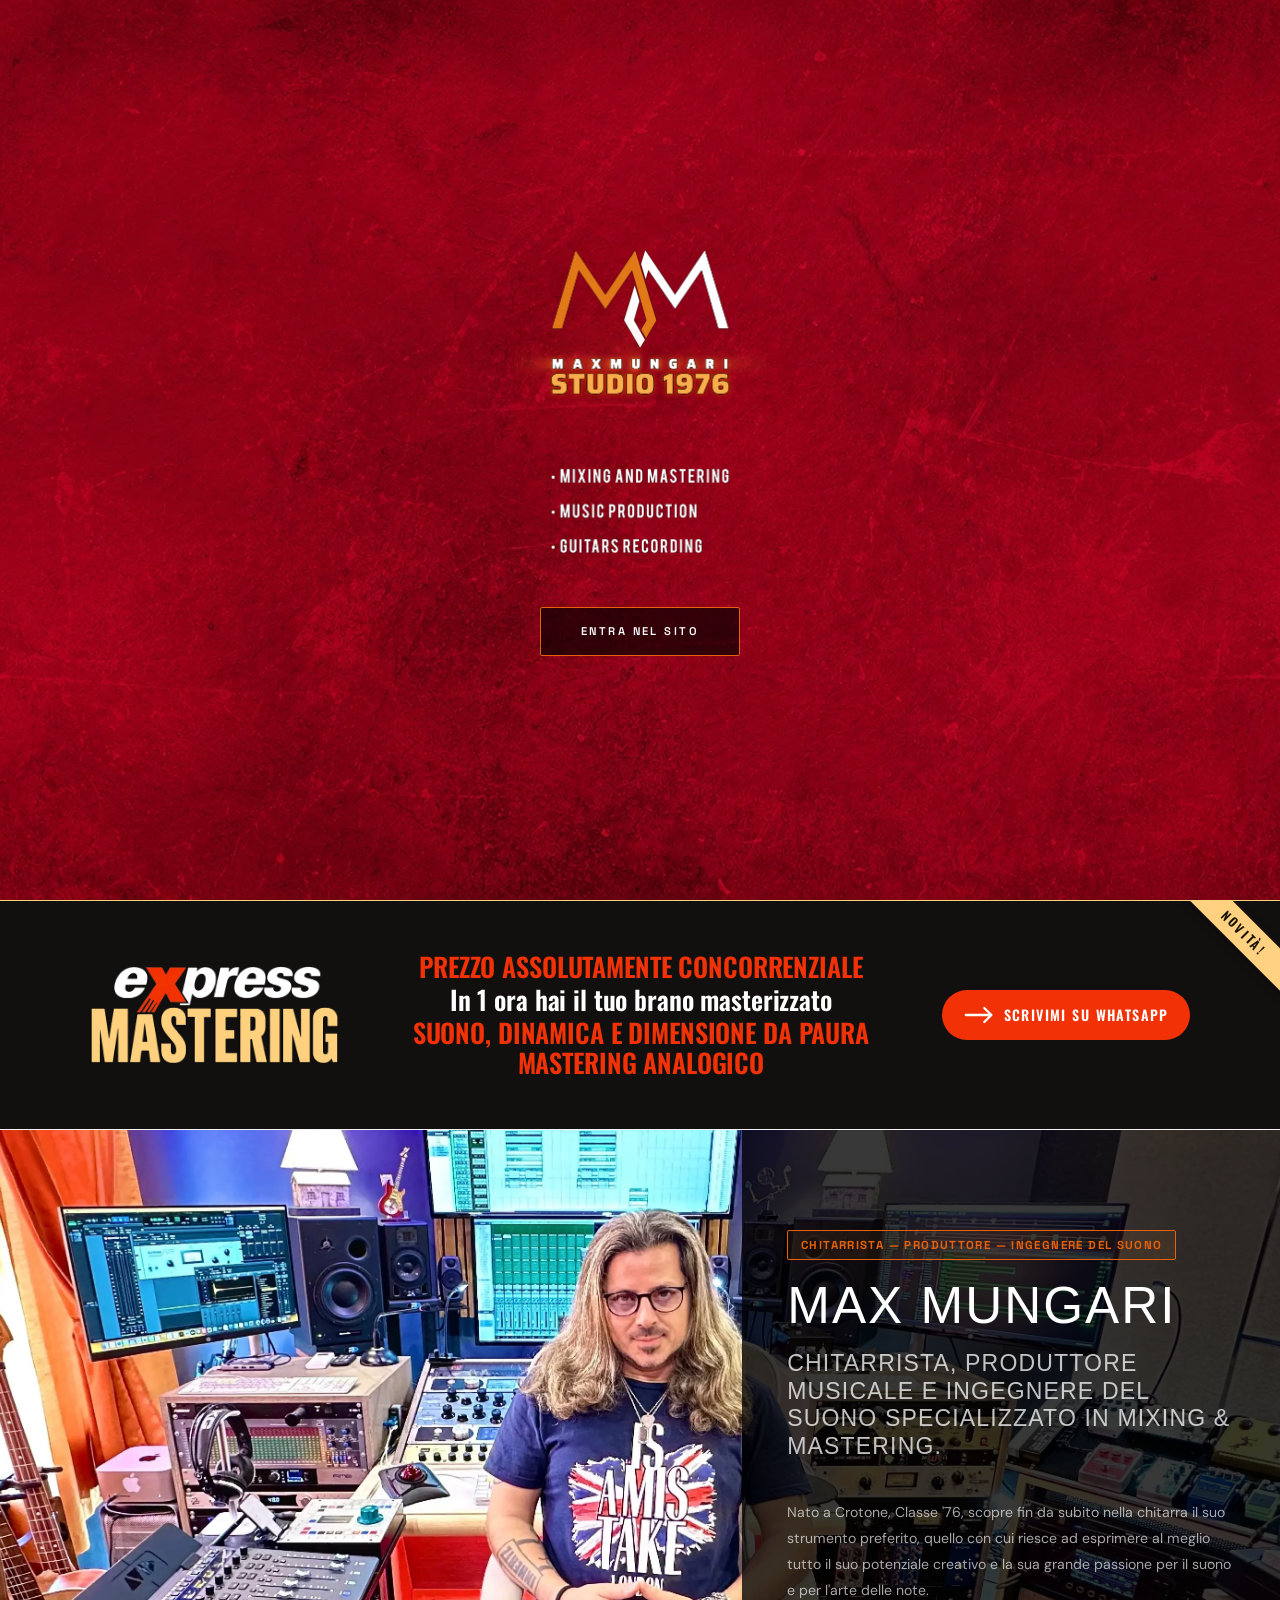
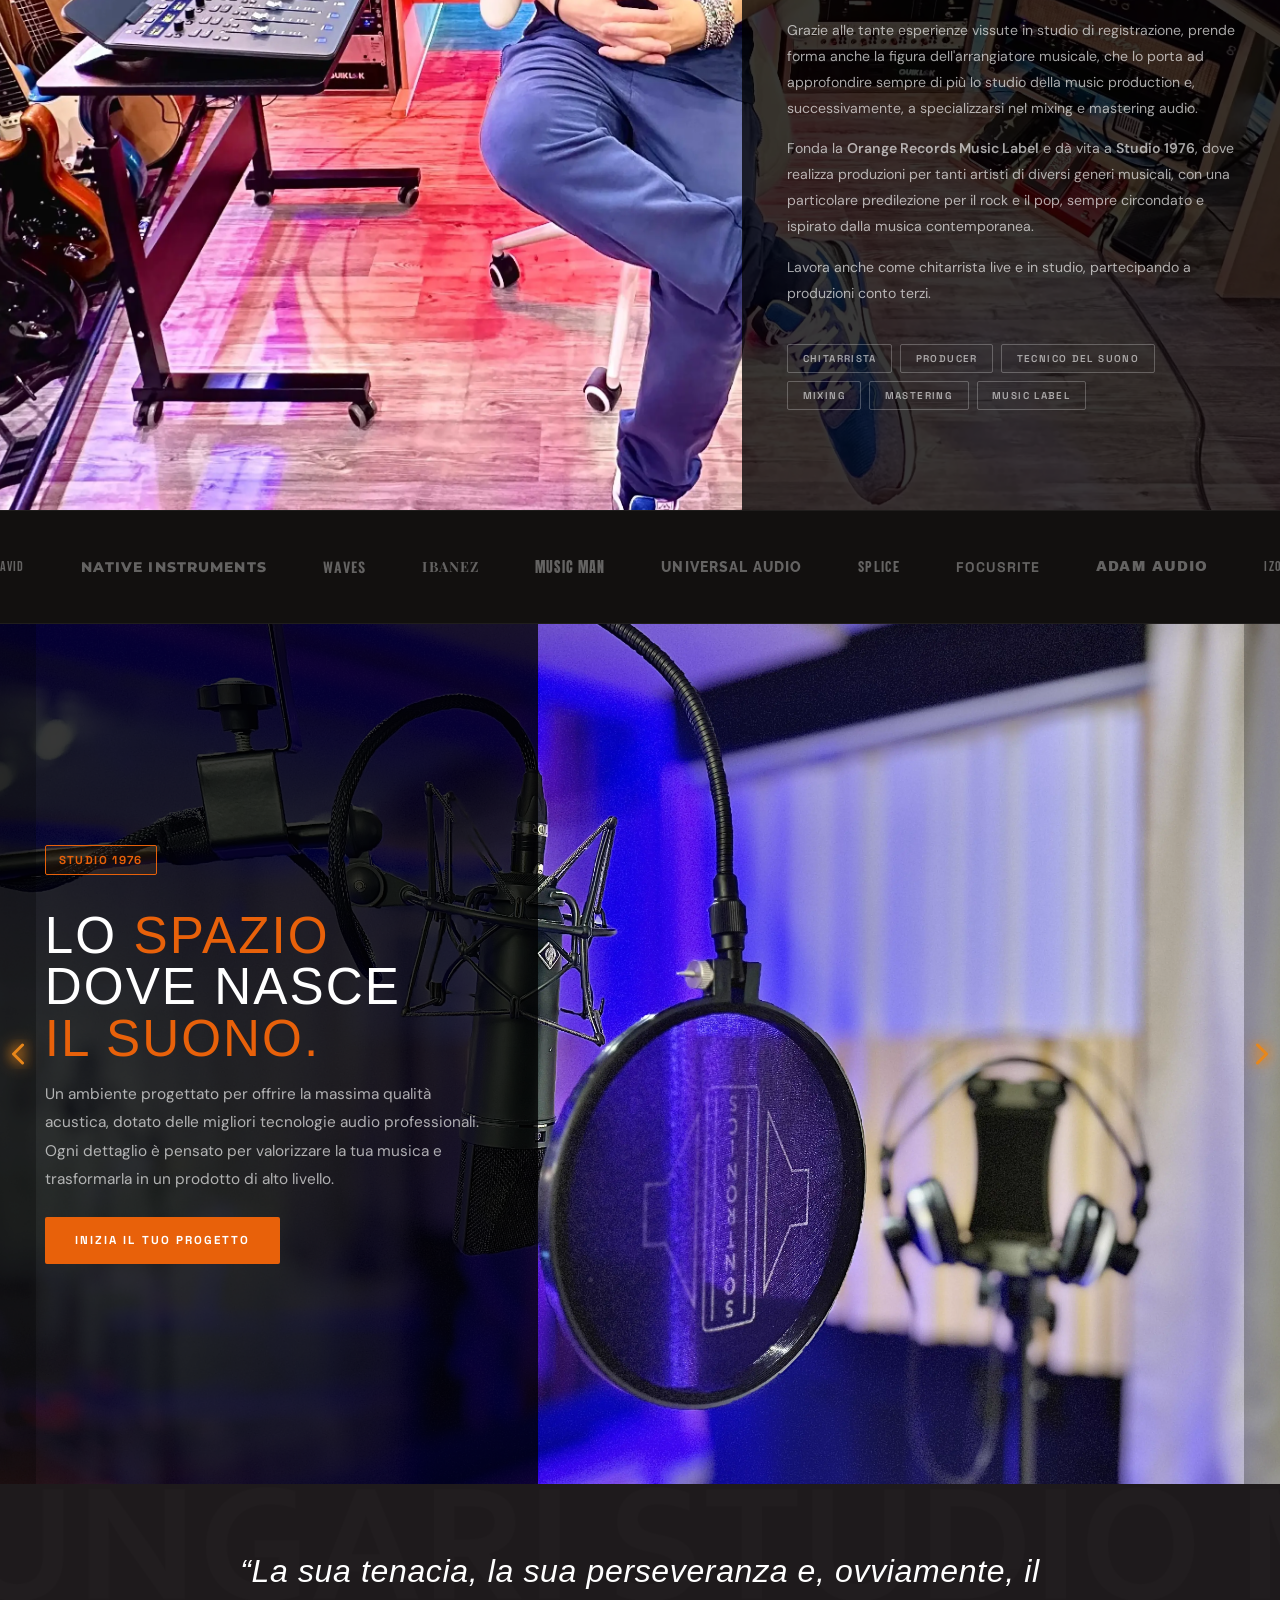
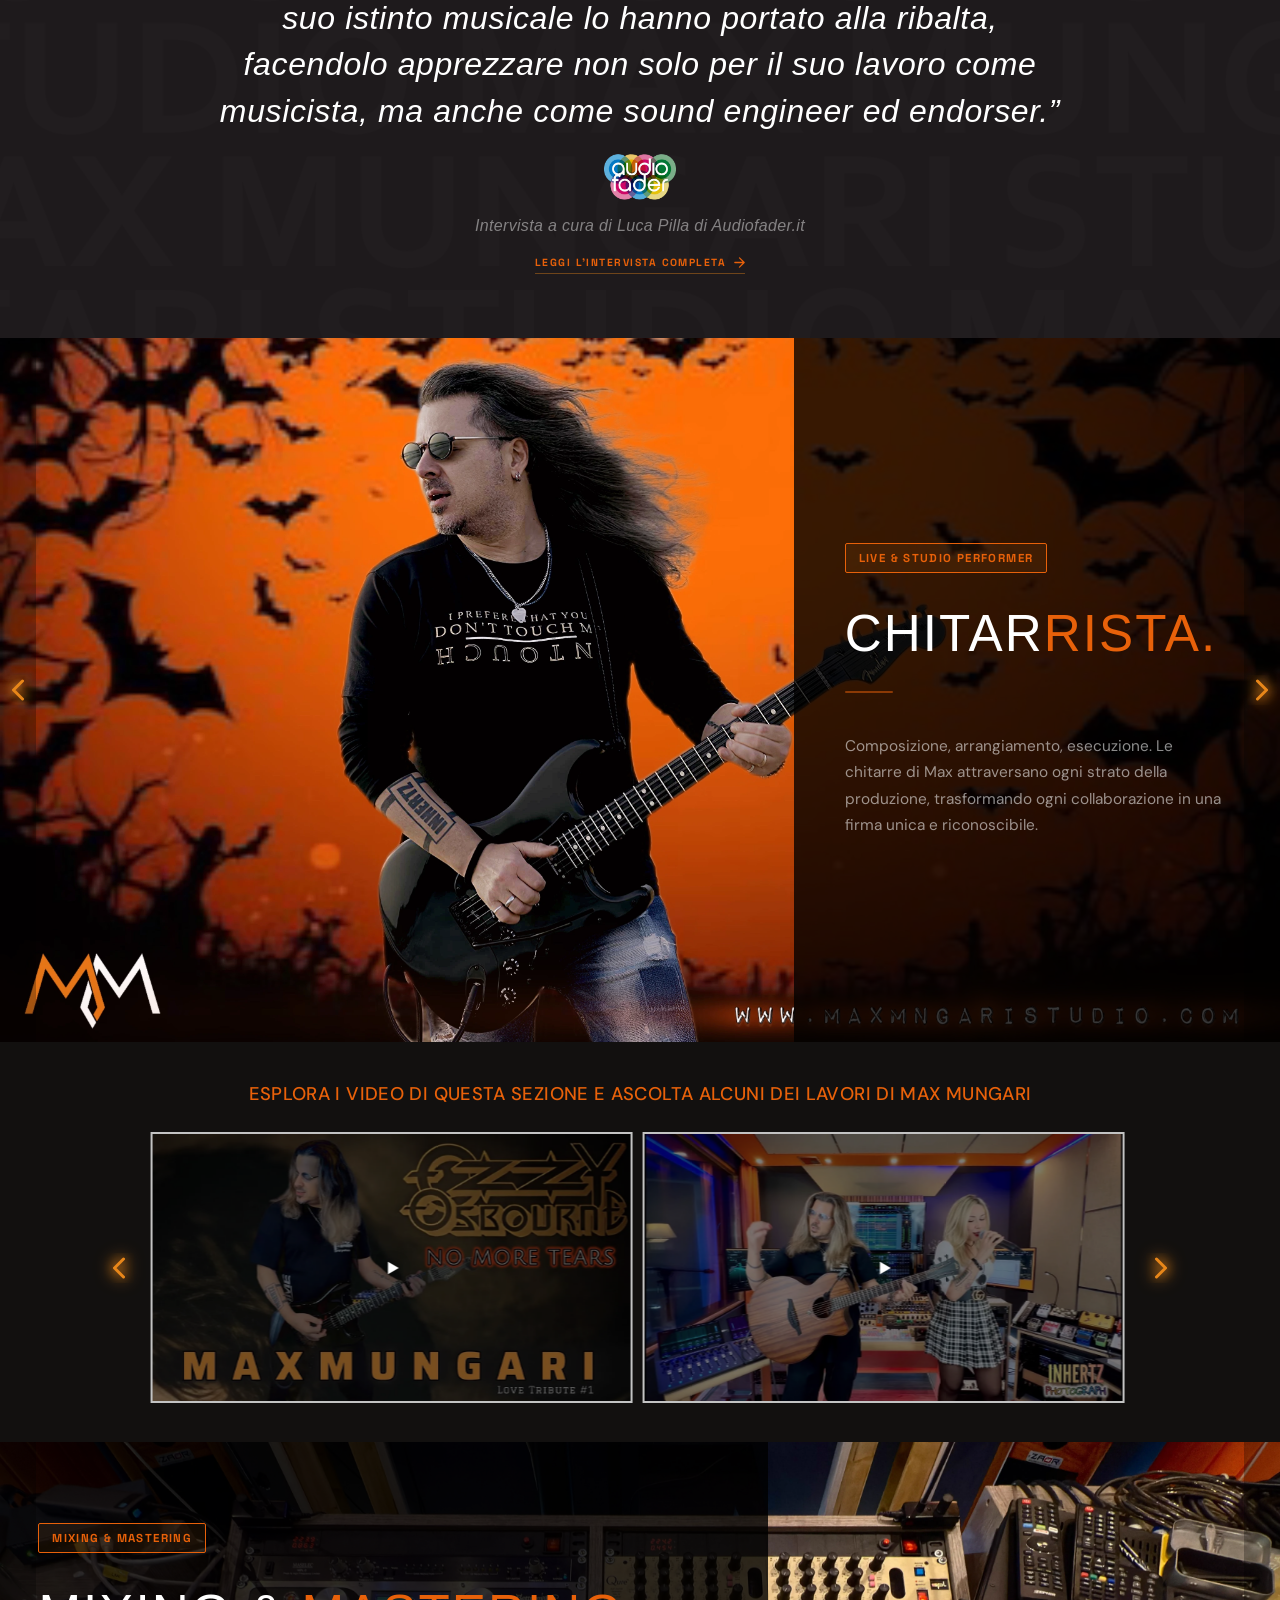
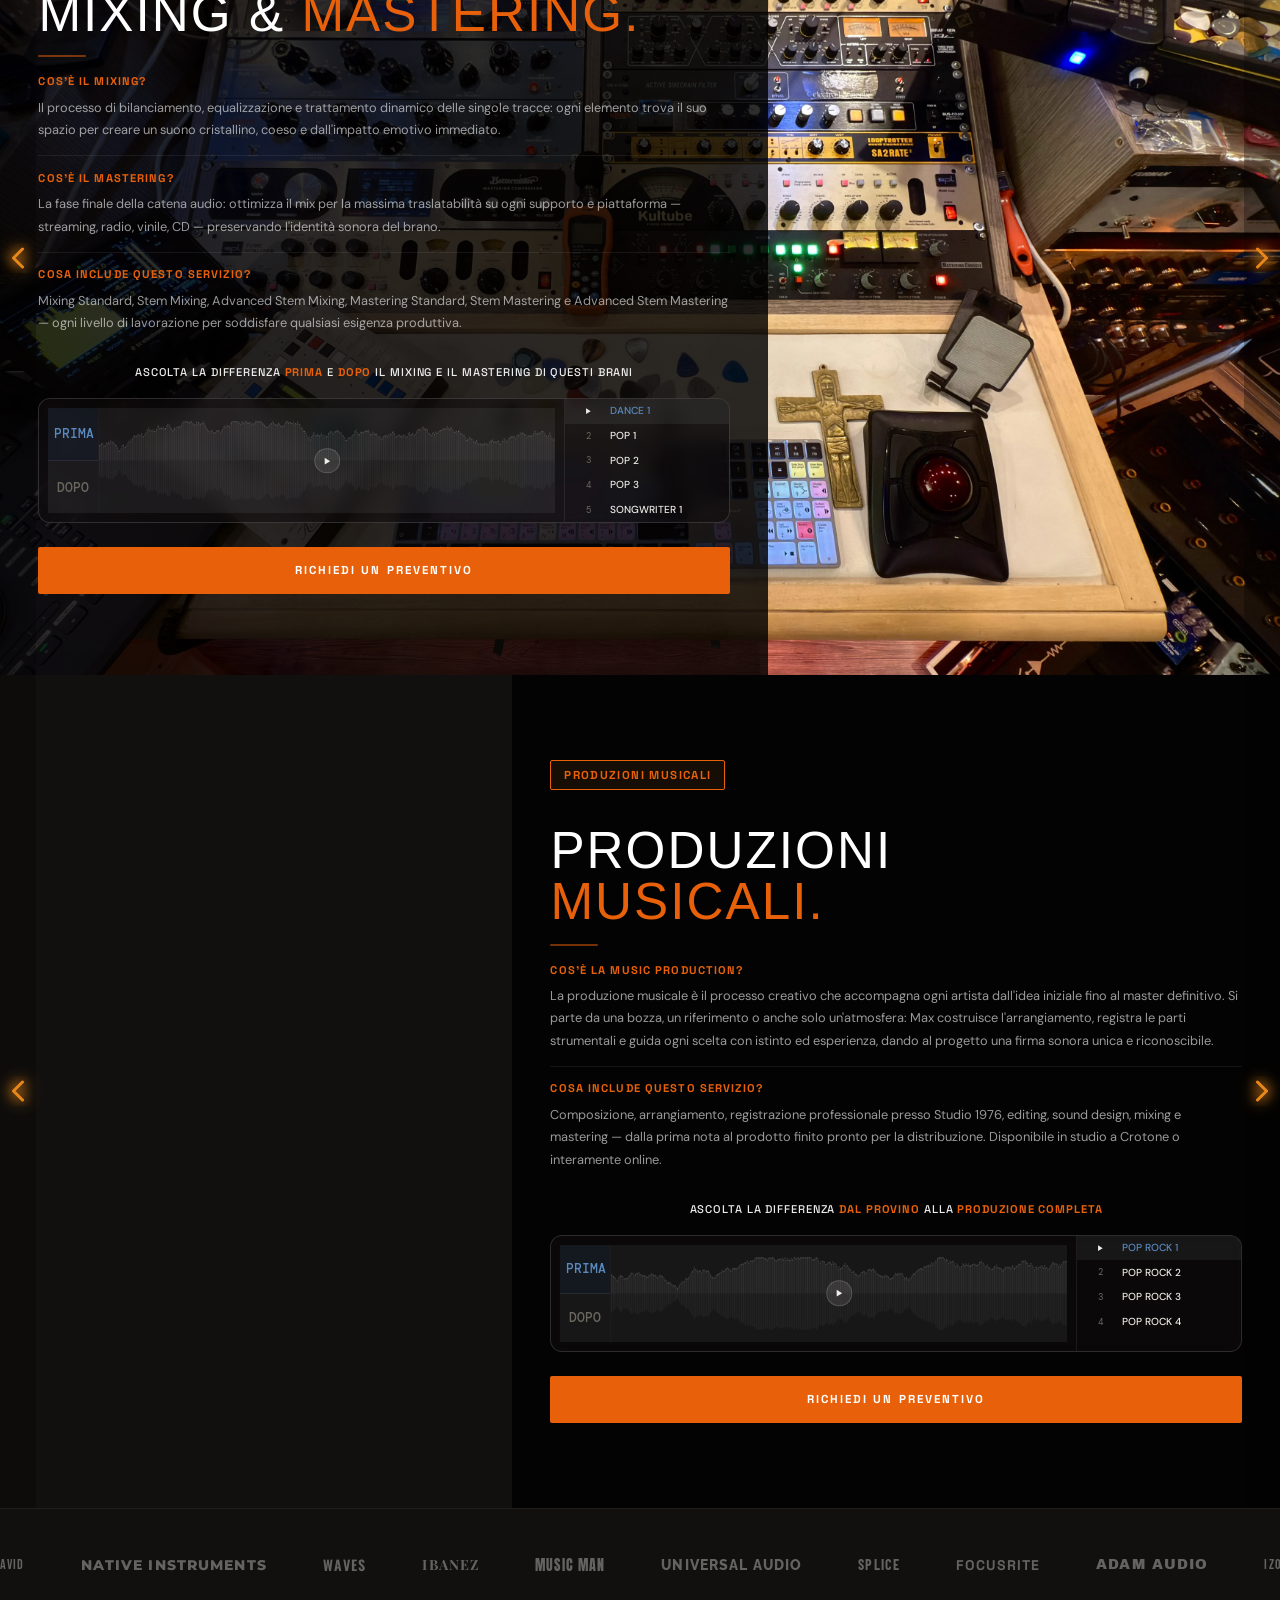
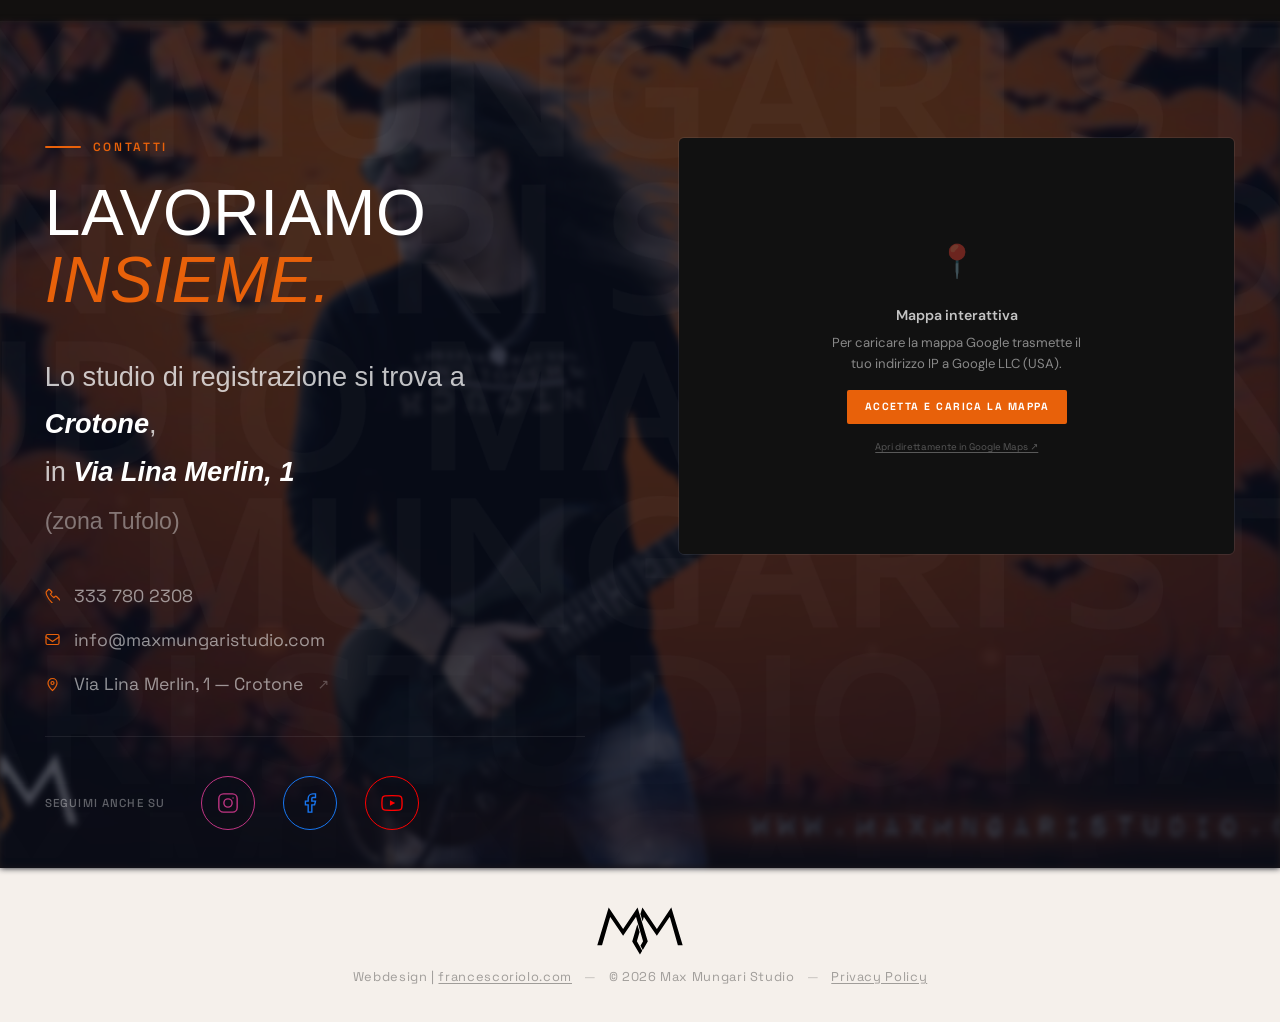
==== commit 9c46957c: "Aggiunte due nuove foto" ====
--- a/index.html
+++ b/index.html
@@ -475,6 +475,8 @@
         <img src="newassets/studio1.webp" alt="Studio 1976 Crotone — console" loading="lazy" decoding="async" class="studio-slide" />
         <img src="newassets/studio3.webp" alt="Studio 1976 Crotone — microfono" loading="lazy" decoding="async" class="studio-slide" />
         <img src="newassets/studio4.webp" alt="Studio 1976 Crotone — sala live" loading="lazy" decoding="async" class="studio-slide" />
+        <img src="newassets/studio5.webp" alt="Studio 1976 Crotone — studio overhead" loading="lazy" decoding="async" class="studio-slide" />
+        <img src="newassets/studio6.webp" alt="Studio 1976 Crotone — studio left" loading="lazy" decoding="async" class="studio-slide" />     
       </div>
 
       <!-- Pannello nero opaco — sinistra -->
